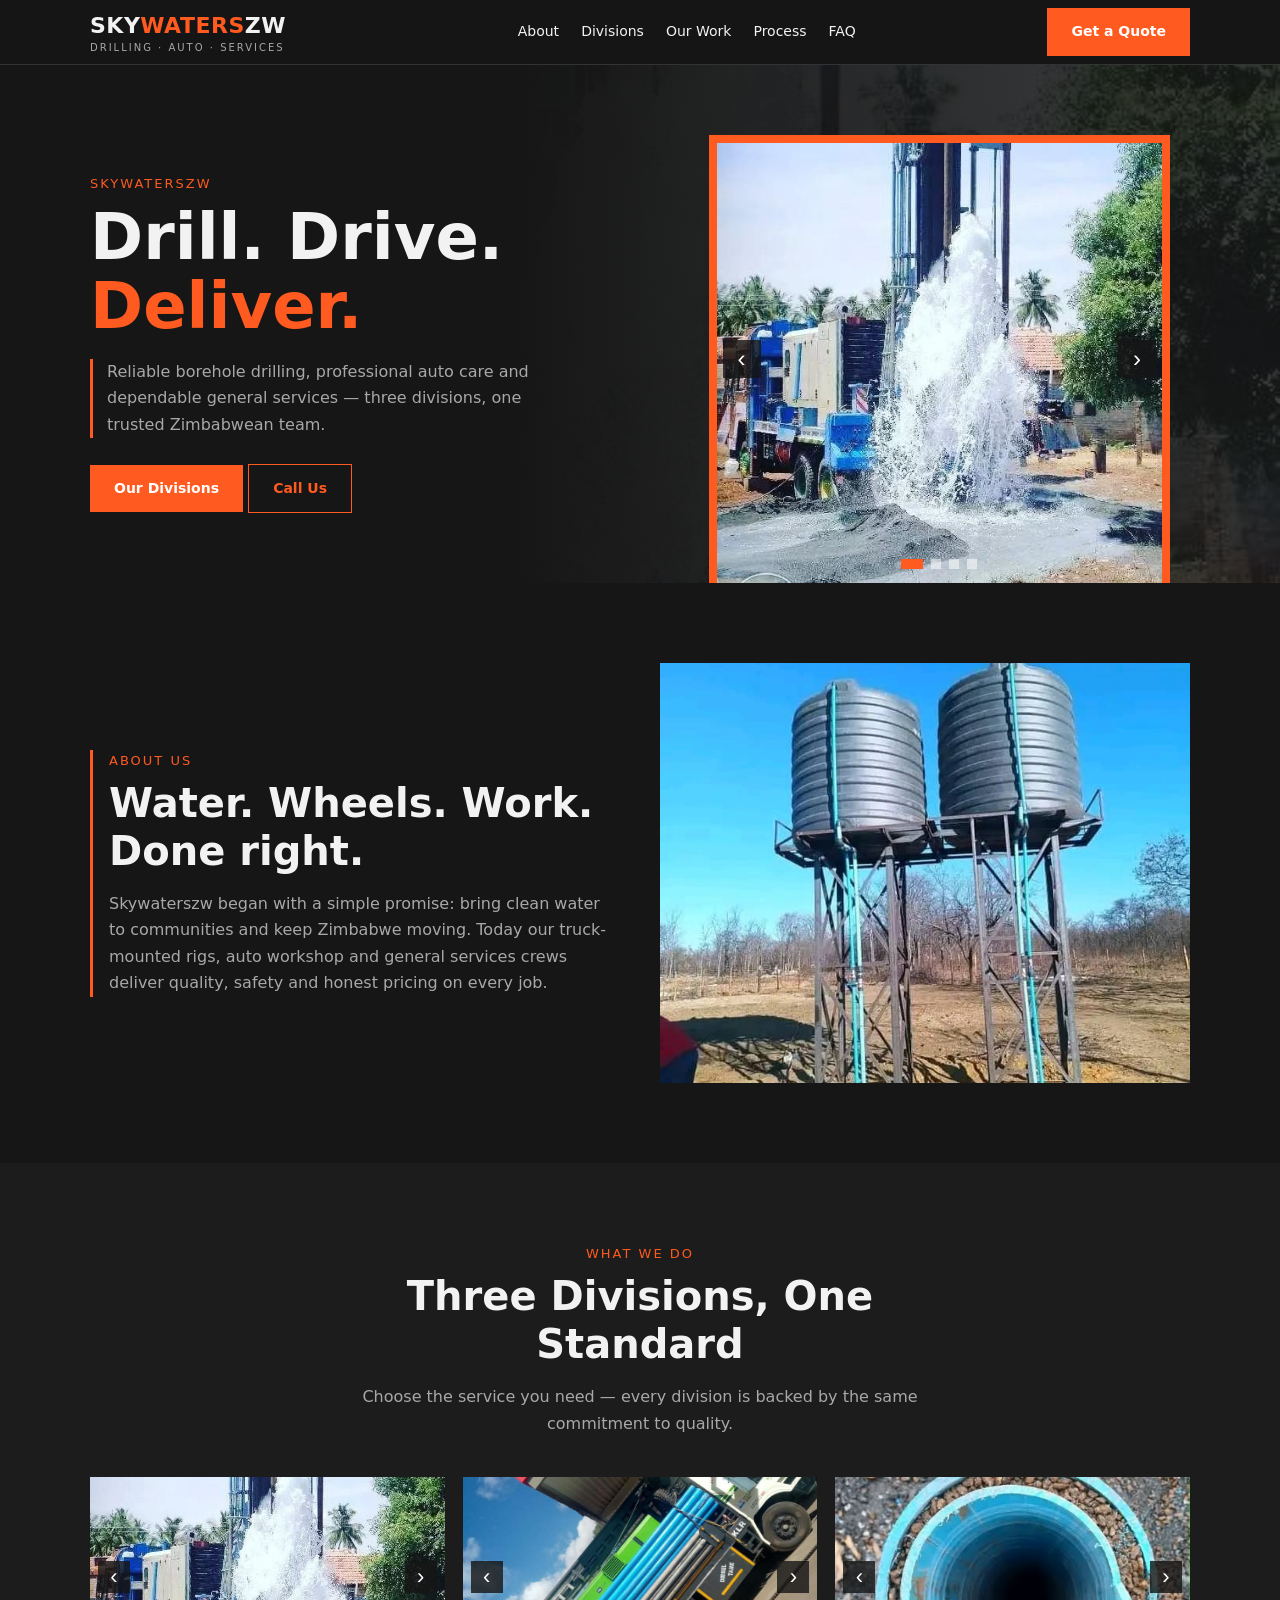
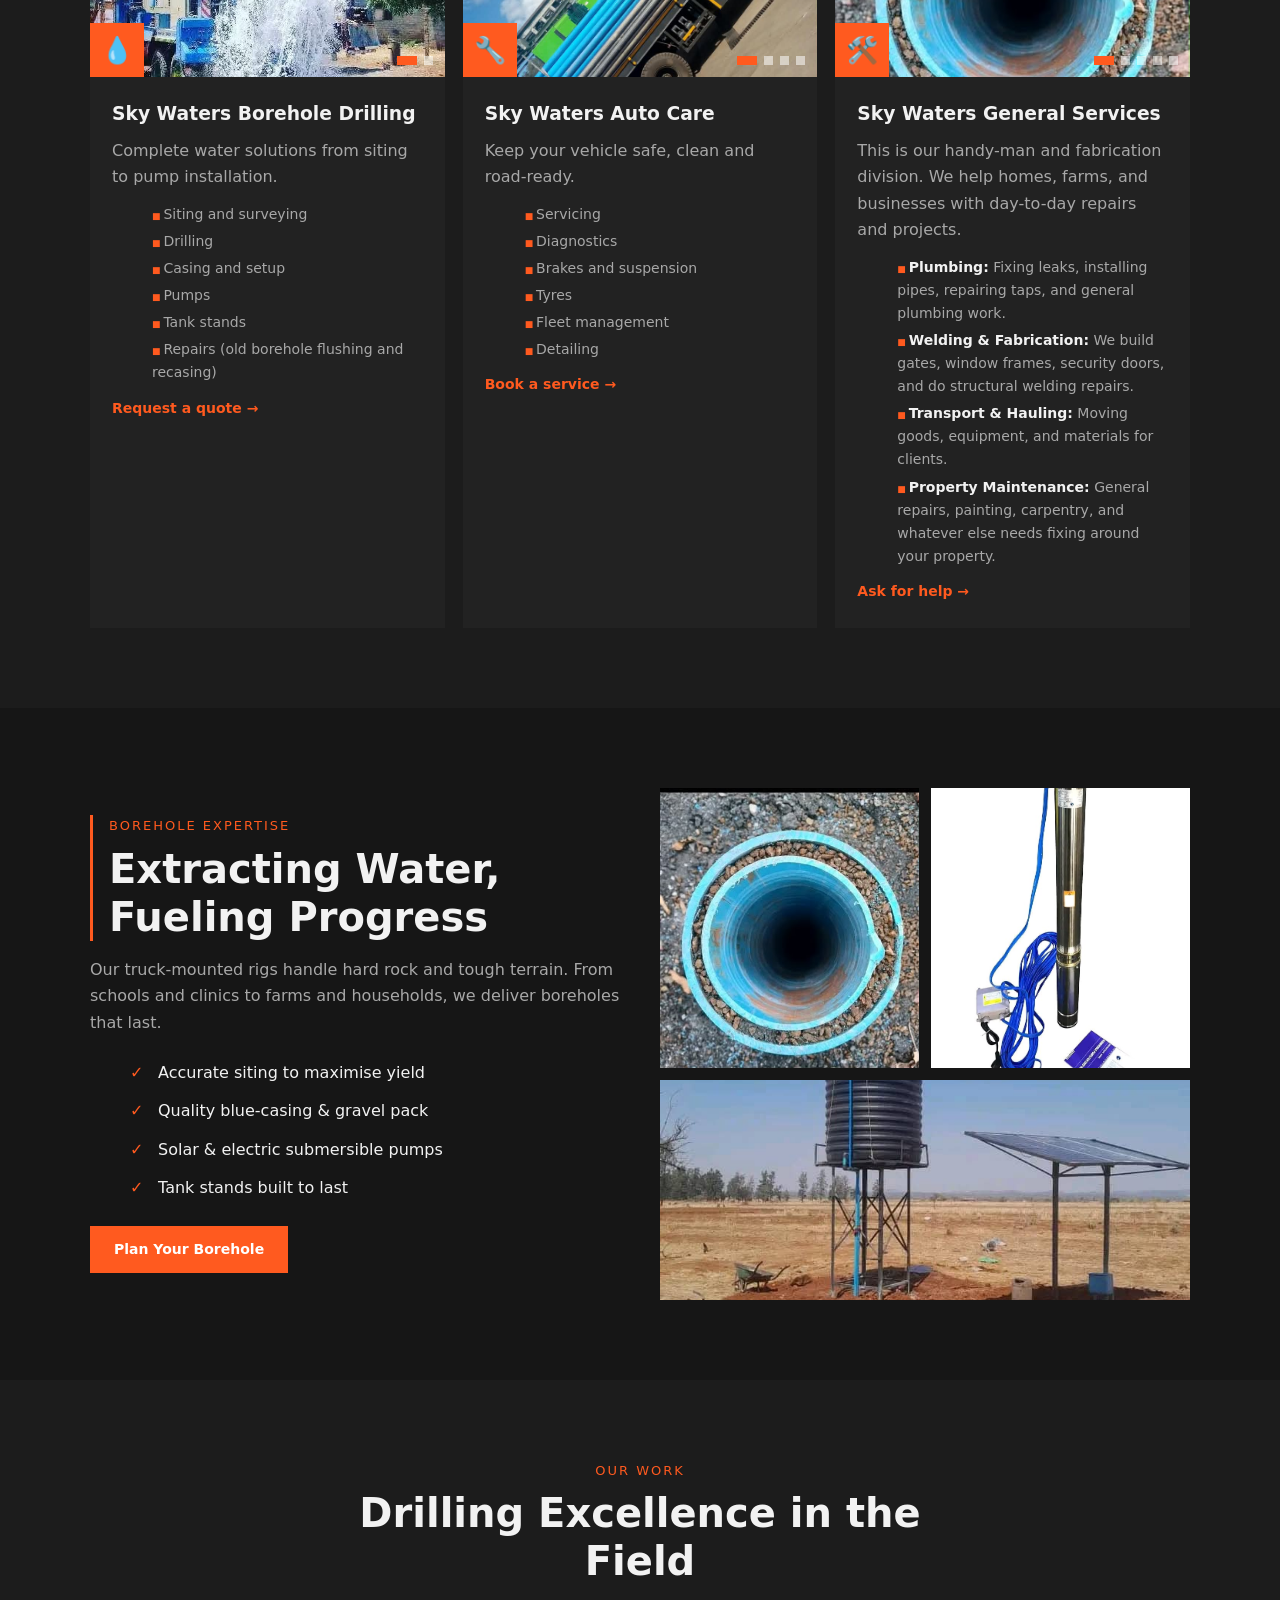
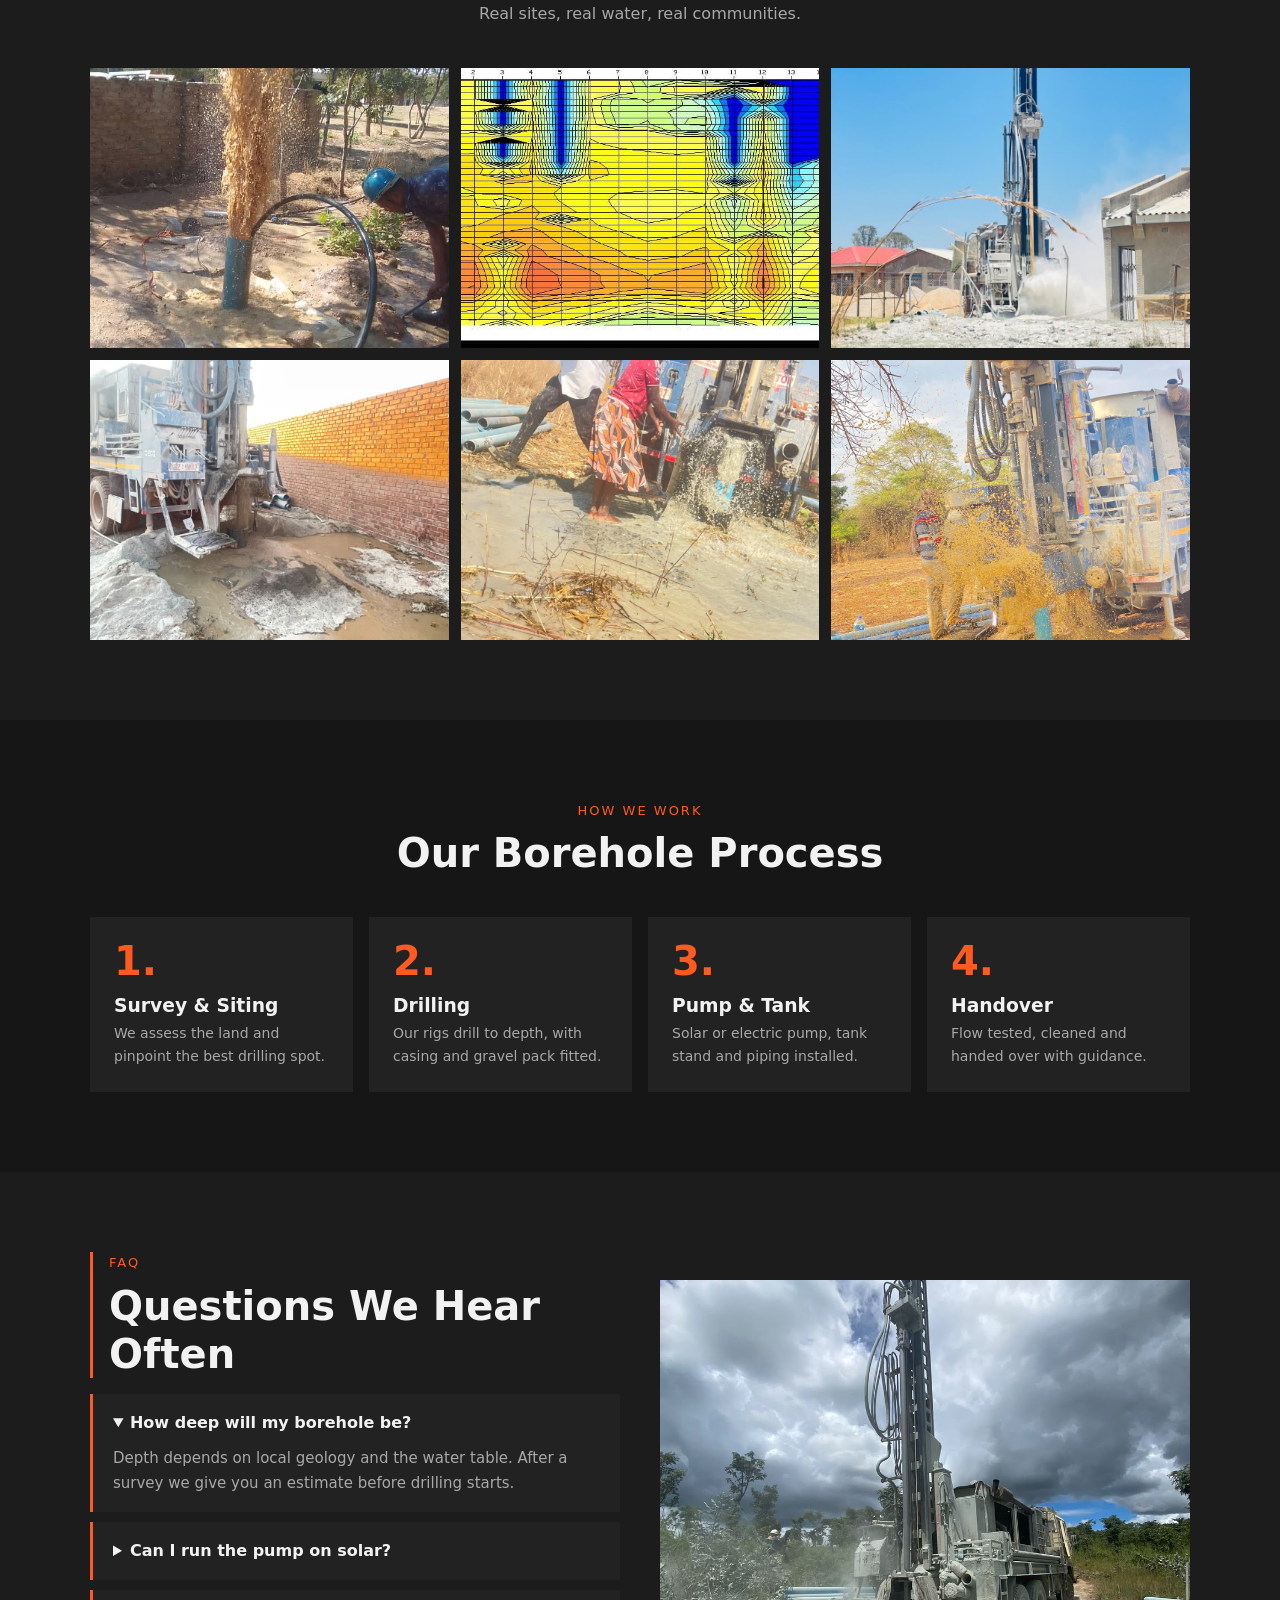
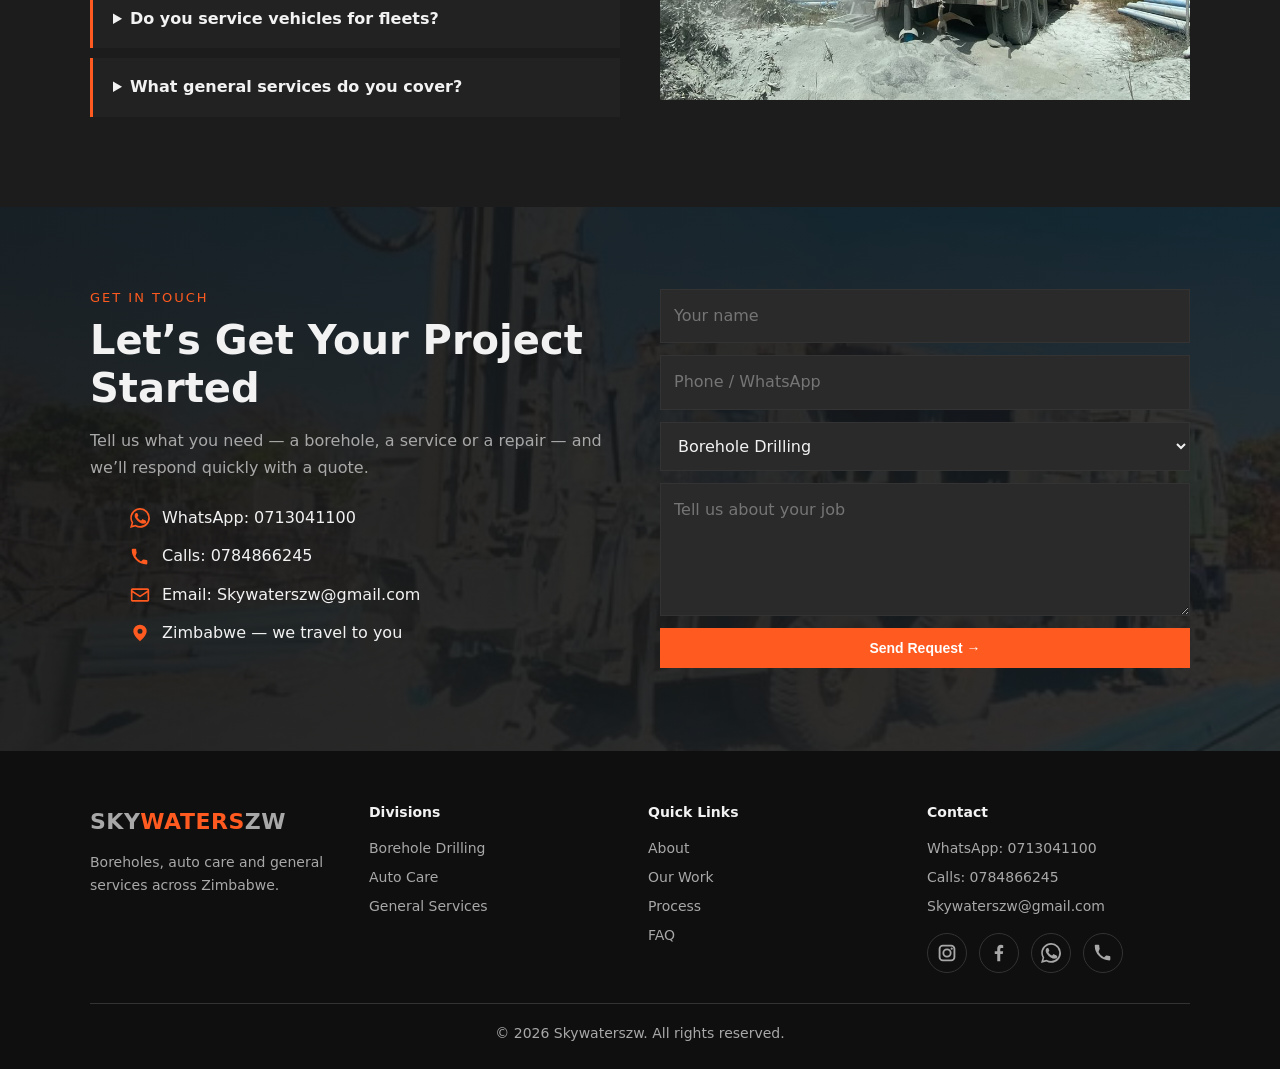
==== index.html @ 83fff06a "Add Skywaterszw static website for Vercel Co-authored-by: Copilot <223556219+Copilot@users.noreply.g" ====
<html lang="en"><head><meta charset="utf-8"><meta name="viewport" content="width=device-width, initial-scale=1, viewport-fit=cover"><title>Skywaterszw – Boreholes, Auto Care &amp; General Services</title>
<link rel="stylesheet" href="styles.css"></head><body>
<nav><div class="w"><a class="logo" href="#">SKY<span>WATERS</span>ZW<small>DRILLING · AUTO · SERVICES</small></a>
<ul><li><a href="#about">About</a></li><li><a href="#divisions">Divisions</a></li><li><a href="#work">Our Work</a></li><li><a href="#process">Process</a></li><li><a href="#faq">FAQ</a></li></ul><a class="btn" href="#contact">Get a Quote</a></div></nav>

<header class="hero"><div class="w"><div class="txt"><div class="lb">Skywaterszw</div><h1>Drill. Drive.<br><em>Deliver.</em></h1><p>Reliable borehole drilling, professional auto care and dependable general services — three divisions, one trusted Zimbabwean team.</p><a class="btn" href="#divisions">Our Divisions</a> <a class="btn o" href="#contact">Call Us</a></div>
<div class="pic"><div class="sl" id="sl" tabindex="0" aria-label="Photos of our drilling work"><img src="Images/Hero/WhatsApp%20Image%202026-10-19%20at%2011.44.52.jpeg" alt="Water flowing from a completed borehole"><img src="Images/Hero/WhatsApp%20Image%202026-10-18%20at%2012.25.29%20(1).jpeg" alt="Borehole drilling rig on site" loading="lazy"><img src="Images/Hero/WhatsApp%20Image%202026-10-18%20at%2012.25.30%20(2).jpeg" alt="Drilling rig spraying cuttings during drilling" loading="lazy"><img src="Images/Hero/WhatsApp%20Image%202026-10-18%20at%2012.25.30.jpeg" alt="Drilling team working at a borehole site" loading="lazy"></div><button class="sb p" type="button" aria-label="Previous photo">‹</button><button class="sb n" type="button" aria-label="Next photo">›</button><div class="sd" id="sd"></div></div></div></header>

<section id="about"><div class="w two"><div class="bar"><div class="lb">About Us</div><h2>Water. Wheels. Work. Done right.</h2><p class="mu">Skywaterszw began with a simple promise: bring clean water to communities and keep Zimbabwe moving. Today our truck-mounted rigs, auto workshop and general services crews deliver quality, safety and honest pricing on every job.</p>
</div>
<img class="img" src="Images/AboutUs/WhatsApp%20Image%202026-10-18%20at%2012.25.27.jpeg" alt="Raised water tanks installed at a customer site"></div></section>

<section id="divisions" class="alt"><div class="w"><div class="c"><div class="lb">What We Do</div><h2>Three Divisions, One Standard</h2><p class="mu">Choose the service you need — every division is backed by the same commitment to quality.</p></div>
<div class="g3">
<div class="div"><div class="im sli"><div class="sl2" id="sl2" tabindex="0" aria-label="Borehole drilling photos"><img src="Images/SkyBorehole/WhatsApp%20Image%202026-10-19%20at%2011.44.52.jpeg" alt="Borehole rig bringing water to the surface"><img src="Images/SkyBorehole/WhatsApp%20Image%202026-10-18%20at%2012.25.29%20(1).jpeg" alt="Sky Waters drilling rig at a borehole site" loading="lazy"></div><button class="sb2 p" type="button" aria-label="Previous photo">‹</button><button class="sb2 n" type="button" aria-label="Next photo">›</button><div class="sd2" id="sd2"></div><i>💧</i></div><div class="b"><h3>Sky Waters Borehole Drilling</h3><p class="mu">Complete water solutions from siting to pump installation.</p><ul><li>Siting and surveying</li><li>Drilling</li><li>Casing and setup</li><li>Pumps</li><li>Tank stands</li><li>Repairs (old borehole flushing and recasing)</li></ul><a class="l" href="#contact">Request a quote →</a></div></div>
<div class="div"><div class="im sli"><div class="sl2" tabindex="0" aria-label="Auto Care photos"><img src="Images/SkyAutoCare/WhatsApp%20Image%202026-10-18%20at%2012.25.24.jpeg" alt="Sky Waters Auto Care service"><img src="Images/SkyAutoCare/WhatsApp%20Image%202026-10-18%20at%2012.25.25%20(1).jpeg" alt="Vehicle receiving Auto Care service" loading="lazy"><img src="Images/SkyAutoCare/WhatsApp%20Image%202026-10-18%20at%2012.25.29%20(1).jpeg" alt="Auto Care work in progress" loading="lazy"><img src="Images/SkyAutoCare/WhatsApp%20Image%202026-10-18%20at%2012.25.29%20(2).jpeg" alt="Sky Waters Auto Care vehicle service" loading="lazy"></div><button class="sb2 p" type="button" aria-label="Previous photo">‹</button><button class="sb2 n" type="button" aria-label="Next photo">›</button><div class="sd2"></div><i>🔧</i></div><div class="b"><h3>Sky Waters Auto Care</h3><p class="mu">Keep your vehicle safe, clean and road-ready.</p><ul><li>Servicing</li><li>Diagnostics</li><li>Brakes and suspension</li><li>Tyres</li><li>Fleet management</li><li>Detailing</li></ul><a class="l" href="https://wa.me/263713041100" target="_blank" rel="noopener noreferrer">Book a service →</a></div></div>
<div class="div"><div class="im sli"><div class="sl2" tabindex="0" aria-label="General services photos"><img src="Images/SkyGeneralServices/WhatsApp%20Image%202026-10-18%20at%2012.25.24%20(2).jpeg" alt="Completed borehole casing"><img src="Images/SkyGeneralServices/WhatsApp%20Image%202026-10-18%20at%2012.25.24%20(1).jpeg" alt="Pump installation in a protective borehole casing" loading="lazy"><img src="Images/SkyGeneralServices/WhatsApp%20Image%202026-10-18%20at%2012.25.26%20(2).jpeg" alt="Water tank and solar pump installation" loading="lazy"><img src="Images/SkyGeneralServices/WhatsApp%20Image%202026-10-18%20at%2012.25.29.jpeg" alt="Crew working beside a drilling rig" loading="lazy"><img src="Images/SkyGeneralServices/WhatsApp%20Image%202026-10-18%20at%2012.25.30.jpeg" alt="Water flowing during borehole work" loading="lazy"></div><button class="sb2 p" type="button" aria-label="Previous photo">‹</button><button class="sb2 n" type="button" aria-label="Next photo">›</button><div class="sd2"></div><i>🛠️</i></div><div class="b"><h3>Sky Waters General Services</h3><p class="mu">This is our handy-man and fabrication division. We help homes, farms, and businesses with day-to-day repairs and projects.</p><ul><li><b>Plumbing:</b> Fixing leaks, installing pipes, repairing taps, and general plumbing work.</li><li><b>Welding &amp; Fabrication:</b> We build gates, window frames, security doors, and do structural welding repairs.</li><li><b>Transport &amp; Hauling:</b> Moving goods, equipment, and materials for clients.</li><li><b>Property Maintenance:</b> General repairs, painting, carpentry, and whatever else needs fixing around your property.</li></ul><a class="l" href="#contact">Ask for help →</a></div></div>
</div></div></section>

<section><div class="w two"><div><div class="bar"><div class="lb">Borehole Expertise</div><h2>Extracting Water, Fueling Progress</h2></div><p class="mu">Our truck-mounted rigs handle hard rock and tough terrain. From schools and clinics to farms and households, we deliver boreholes that last.</p>
<ul class="ck"><li>Accurate siting to maximise yield</li><li>Quality blue-casing &amp; gravel pack</li><li>Solar &amp; electric submersible pumps</li><li>Tank stands built to last</li></ul><a class="btn" href="#contact">Plan Your Borehole</a></div>
<div class="gal" style="grid-template-columns:1fr 1fr"><img src="Images/BoreholeExpertise/WhatsApp%20Image%202026-10-18%20at%2012.25.24%20%282%29.jpeg" alt="Solar pump and tank"><img src="Images/BoreholeExpertise/WhatsApp%20Image%202026-10-18%20at%2012.25.26%20%281%29.jpeg" alt="Submersible pump"><img src="Images/BoreholeExpertise/WhatsApp%20Image%202026-10-18%20at%2012.25.26%20%282%29.jpeg" alt="Borehole cap" style="grid-column:span 2;height:220px"></div></div></section>

<section id="work" class="alt"><div class="w"><div class="c"><div class="lb">Our Work</div><h2>Drilling Excellence in the Field</h2><p class="mu">Real sites, real water, real communities.</p></div>
<div class="gal"><img src="Images/OurWork/WhatsApp%20Image%202026-10-18%20at%2012.25.23.jpeg" alt="Rig on site"><img src="Images/OurWork/WhatsApp%20Image%202026-10-18%20at%2012.25.25%20(2).jpeg" alt="Water flowing"><img src="Images/OurWork/WhatsApp%20Image%202026-10-18%20at%2012.25.27%20(1).jpeg" alt="Driller at work"><img src="Images/OurWork/WhatsApp%20Image%202026-10-18%20at%2012.25.29%20(2).jpeg" alt="Community celebrates water"><img src="Images/OurWork/WhatsApp%20Image%202026-10-18%20at%2012.25.29.jpeg" alt="Water discharge"><img src="Images/OurWork/WhatsApp%20Image%202026-10-18%20at%2012.25.30%20(2).jpeg" alt="Rig near homes"></div></div></section>

<section id="process"><div class="w"><div class="c"><div class="lb">How We Work</div><h2>Our Borehole Process</h2></div>
<div class="g4"><div class="st"><b>1.</b><h3>Survey &amp; Siting</h3><p>We assess the land and pinpoint the best drilling spot.</p></div><div class="st"><b>2.</b><h3>Drilling</h3><p>Our rigs drill to depth, with casing and gravel pack fitted.</p></div><div class="st"><b>3.</b><h3>Pump &amp; Tank</h3><p>Solar or electric pump, tank stand and piping installed.</p></div><div class="st"><b>4.</b><h3>Handover</h3><p>Flow tested, cleaned and handed over with guidance.</p></div></div></div></section>

<section id="faq" class="alt"><div class="w two"><div><div class="bar"><div class="lb">FAQ</div><h2>Questions We Hear Often</h2></div>
<details open=""><summary>How deep will my borehole be?</summary><p>Depth depends on local geology and the water table. After a survey we give you an estimate before drilling starts.</p></details>
<details><summary>Can I run the pump on solar?</summary><p>Yes. We design and install solar pump systems with panels, tank stand and piping.</p></details>
<details><summary>Do you service vehicles for fleets?</summary><p>Yes, our Auto Care division offers scheduled fleet maintenance and repairs.</p></details>
<details><summary>What general services do you cover?</summary><p>Plumbing, welding, fabrication, hauling and repairs — contact us with your job.</p></details></div>
<img class="img" src="Images/FAQ/WhatsApp%20Image%202026-10-18%20at%2012.25.30%20%281%29.jpeg" alt="Water breakthrough"></div></section>

<section id="contact" class="cta"><div class="w two"><div><div class="lb">Get In Touch</div><h2>Let’s Get Your Project Started</h2><p class="mu">Tell us what you need — a borehole, a service or a repair — and we’ll respond quickly with a quote.</p><ul class="ck contact-details"><li><svg viewBox="0 0 24 24" aria-hidden="true"><path d="M20.5 3.5A11.8 11.8 0 0 0 12.1 0C5.6 0 .3 5.3.3 11.8c0 2.1.6 4.1 1.6 5.9L0 24l6.5-1.7a11.8 11.8 0 0 0 5.6 1.4h.1c6.5 0 11.8-5.3 11.8-11.8a11.8 11.8 0 0 0-3.5-8.4zM12.2 21.7a9.8 9.8 0 0 1-5-1.4l-.4-.2-3.9 1 1-3.8-.3-.4a9.8 9.8 0 1 1 8.6 4.8zm5.4-7.3c-.3-.2-1.8-.9-2.1-1s-.5-.2-.7.2-.8 1-1 1.2-.4.2-.7.1a8 8 0 0 1-2.4-1.5 9 9 0 0 1-1.7-2.1c-.2-.3 0-.5.1-.7l.5-.6c.2-.2.2-.4.3-.6s0-.4 0-.6-.7-1.7-.9-2.3c-.3-.6-.5-.5-.7-.5h-.6c-.2 0-.6.1-.9.4s-1.2 1.2-1.2 2.9 1.2 3.3 1.4 3.5 2.4 3.7 5.9 5.1c.8.4 1.5.6 2 .7.8.3 1.6.2 2.2.1.7-.1 1.8-.7 2.1-1.4s.3-1.3.2-1.4-.2-.3-.5-.5z"/></svg><span>WhatsApp: <a href="https://wa.me/263713041100">0713041100</a></span></li><li><svg viewBox="0 0 24 24" aria-hidden="true"><path d="M6.6 10.8a15.4 15.4 0 0 0 6.6 6.6l2.2-2.2a1 1 0 0 1 1-.2 11 11 0 0 0 3.4.5 1 1 0 0 1 1 1v3.4a1 1 0 0 1-1 1A17.8 17.8 0 0 1 2.1 3.2a1 1 0 0 1 1-1h3.4a1 1 0 0 1 1 1 11 11 0 0 0 .5 3.4 1 1 0 0 1-.2 1z"/></svg><span>Calls: <a href="tel:+263784866245">0784866245</a></span></li><li><svg viewBox="0 0 24 24" aria-hidden="true"><path d="M3 4h18a2 2 0 0 1 2 2v12a2 2 0 0 1-2 2H3a2 2 0 0 1-2-2V6a2 2 0 0 1 2-2zm0 2v.5l9 6 9-6V6H3zm18 12V8.9l-8.4 5.6a1 1 0 0 1-1.1 0L3 8.9V18h18z"/></svg><span>Email: <a href="mailto:Skywaterszw@gmail.com">Skywaterszw@gmail.com</a></span></li><li><svg viewBox="0 0 24 24" aria-hidden="true"><path d="M12 2a8 8 0 0 0-8 8c0 5.5 8 12 8 12s8-6.5 8-12a8 8 0 0 0-8-8zm0 11a3 3 0 1 1 0-6 3 3 0 0 1 0 6z"/></svg><span>Zimbabwe — we travel to you</span></li></ul></div>
<form onsubmit="event.preventDefault();this.querySelector('button').textContent='Thank you – we’ll be in touch!'"><input placeholder="Your name" required=""><input placeholder="Phone / WhatsApp" required=""><select><option>Borehole Drilling</option><option>Auto Care</option><option>General Services</option></select><textarea rows="4" placeholder="Tell us about your job"></textarea><button class="btn">Send Request →</button></form></div></section>

<footer><div class="w"><div class="g4"><div><a class="logo" href="#">SKY<span>WATERS</span>ZW</a><p style="margin-top:8px">Boreholes, auto care and general services across Zimbabwe.</p></div><div><h4>Divisions</h4><a href="#divisions">Borehole Drilling</a><a href="#divisions">Auto Care</a><a href="#divisions">General Services</a></div><div><h4>Quick Links</h4><a href="#about">About</a><a href="#work">Our Work</a><a href="#process">Process</a><a href="#faq">FAQ</a></div><div><h4>Contact</h4><a href="https://wa.me/263713041100">WhatsApp: 0713041100</a><a href="tel:+263784866245">Calls: 0784866245</a><a href="mailto:Skywaterszw@gmail.com">Skywaterszw@gmail.com</a><div class="socials"><a href="https://www.instagram.com/skywaterzw/" aria-label="Instagram" target="_blank" rel="noopener noreferrer"><svg viewBox="0 0 24 24" aria-hidden="true"><path d="M7 2h10a5 5 0 0 1 5 5v10a5 5 0 0 1-5 5H7a5 5 0 0 1-5-5V7a5 5 0 0 1 5-5zm0 2.2A2.8 2.8 0 0 0 4.2 7v10A2.8 2.8 0 0 0 7 19.8h10a2.8 2.8 0 0 0 2.8-2.8V7A2.8 2.8 0 0 0 17 4.2H7zm5 2.3a5.5 5.5 0 1 1 0 11 5.5 5.5 0 0 1 0-11zm0 2.2a3.3 3.3 0 1 0 0 6.6 3.3 3.3 0 0 0 0-6.6zm5.7-3.2a1.3 1.3 0 1 1 0 2.6 1.3 1.3 0 0 1 0-2.6z"/></svg></a><a href="https://www.facebook.com/share/1DydYhVmP9/?mibextid=wwXIfr" aria-label="Facebook" target="_blank" rel="noopener noreferrer"><svg viewBox="0 0 24 24" aria-hidden="true"><path d="M13.5 22v-8.8h3l.45-3.45H13.5V7.55c0-1 .28-1.68 1.72-1.68h1.84V2.78A24 24 0 0 0 14.38 2c-2.66 0-4.48 1.62-4.48 4.6v3.15H6.9v3.45h3V22h3.6z"/></svg></a><a href="https://wa.me/263713041100" aria-label="WhatsApp"><svg viewBox="0 0 24 24" aria-hidden="true"><path d="M20.5 3.5A11.8 11.8 0 0 0 12.1 0C5.6 0 .3 5.3.3 11.8c0 2.1.6 4.1 1.6 5.9L0 24l6.5-1.7a11.8 11.8 0 0 0 5.6 1.4h.1c6.5 0 11.8-5.3 11.8-11.8a11.8 11.8 0 0 0-3.5-8.4zM12.2 21.7a9.8 9.8 0 0 1-5-1.4l-.4-.2-3.9 1 1-3.8-.3-.4a9.8 9.8 0 1 1 8.6 4.8zm5.4-7.3c-.3-.2-1.8-.9-2.1-1s-.5-.2-.7.2-.8 1-1 1.2-.4.2-.7.1a8 8 0 0 1-2.4-1.5 9 9 0 0 1-1.7-2.1c-.2-.3 0-.5.1-.7l.5-.6c.2-.2.2-.4.3-.6s0-.4 0-.6-.7-1.7-.9-2.3c-.3-.6-.5-.5-.7-.5h-.6c-.2 0-.6.1-.9.4s-1.2 1.2-1.2 2.9 1.2 3.3 1.4 3.5 2.4 3.7 5.9 5.1c.8.4 1.5.6 2 .7.8.3 1.6.2 2.2.1.7-.1 1.8-.7 2.1-1.4s.3-1.3.2-1.4-.2-.3-.5-.5z"/></svg></a><a href="tel:+263784866245" aria-label="Call 0784866245"><svg viewBox="0 0 24 24" aria-hidden="true"><path d="M6.6 10.8a15.4 15.4 0 0 0 6.6 6.6l2.2-2.2a1 1 0 0 1 1-.2 11 11 0 0 0 3.4.5 1 1 0 0 1 1 1v3.4a1 1 0 0 1-1 1A17.8 17.8 0 0 1 2.1 3.2a1 1 0 0 1 1-1h3.4a1 1 0 0 1 1 1 11 11 0 0 0 .5 3.4 1 1 0 0 1-.2 1z"/></svg></a></div></div></div><div class="cp">© 2026 Skywaterszw. All rights reserved.</div></div></footer>
<script src="script.js" defer></script>
</body></html>
---- styles.css ----
:root{--bg:#161616;--card:#222;--tx:#f2f2f2;--mu:#a8a8a8;--ac:#ff5a1f;--ln:#333;color-scheme:dark;box-sizing:border-box;padding-top:env(safe-area-inset-top,0px);padding-bottom:env(safe-area-inset-bottom,0px)}
*{box-sizing:border-box;margin:0}html{scroll-behavior:smooth;scroll-padding-top:70px}
body{background:var(--bg);color:var(--tx);font:16px/1.65 system-ui,-apple-system,Segoe UI,Roboto,sans-serif}
img{max-width:100%;display:block}a{color:inherit;text-decoration:none}
.w{max-width:1140px;margin:auto;padding:0 20px}
.top{background:#0f0f0f;font-size:13px;color:var(--mu);padding:8px 0}.top .w{display:flex;gap:20px;flex-wrap:wrap;justify-content:space-between}.top b{color:var(--ac)}
nav{position:sticky;top:env(safe-area-inset-top,0px);z-index:9;background:#161616ee;backdrop-filter:blur(8px);border-bottom:1px solid var(--ln)}
nav .w{display:flex;align-items:center;justify-content:space-between;height:64px}
.logo{font-weight:800;font-size:22px;letter-spacing:.5px}.logo span{color:var(--ac)}.logo small{display:block;font-size:10px;font-weight:500;color:var(--mu);letter-spacing:2px;margin-top:-4px}
nav ul{display:flex;gap:22px;list-style:none;font-size:14px}nav ul a:hover{color:var(--ac)}
.btn{display:inline-block;background:var(--ac);color:#fff;padding:12px 24px;font-weight:600;font-size:14px;border:0;cursor:pointer}.btn.o{background:none;border:1px solid var(--ac);color:var(--ac)}
@media(max-width:760px){nav ul{display:none}.top .w>:nth-child(n+3){display:none}}
.hero{position:relative;padding:70px 0 0;background:linear-gradient(90deg,#161616 40%,#161616cc),url("Images/Hero/WhatsApp%20Image%202026-10-19%20at%2011.44.52.jpeg") center/cover;overflow:hidden}
.hero .w{display:grid;grid-template-columns:1.1fr .9fr;gap:30px;align-items:end}
.hero h1{font-size:clamp(36px,6vw,64px);line-height:1.08;margin-bottom:18px}.hero h1 em{color:var(--ac);font-style:normal}
.hero p{color:var(--mu);max-width:480px;margin-bottom:26px;border-left:3px solid var(--ac);padding-left:14px}
.hero .txt{padding-bottom:70px}.hero .pic{background:var(--ac);padding:8px 8px 0;margin-right:20px}.hero .pic img{width:100%;height:440px;object-fit:cover;object-position:top}
@media(max-width:760px){.hero .w{grid-template-columns:1fr}.hero .pic{margin-right:0}.hero .pic img{height:auto;aspect-ratio:3/4;object-position:center}.hero .txt{padding-bottom:10px}}
section{padding:80px 0}.alt{background:#1c1c1c}
.lb{color:var(--ac);font-size:13px;text-transform:uppercase;letter-spacing:2px;margin-bottom:8px}
h2{font-size:clamp(26px,4vw,40px);line-height:1.2;margin-bottom:16px}.bar{border-left:3px solid var(--ac);padding-left:16px}
.mu{color:var(--mu)}.c{text-align:center;max-width:640px;margin:0 auto 40px}
.two{display:grid;grid-template-columns:1fr 1fr;gap:40px;align-items:center}@media(max-width:760px){.two{grid-template-columns:1fr}}
.stats{display:grid;grid-template-columns:repeat(3,1fr);gap:12px;margin-top:28px}.stats div{background:var(--card);padding:18px}.stats b{font-size:30px;display:block}.stats span{font-size:12px;color:var(--mu)}
.img{width:100%;height:420px;object-fit:cover}
.g3{display:grid;grid-template-columns:repeat(3,1fr);gap:18px}@media(max-width:860px){.g3{grid-template-columns:1fr}}
.div{background:var(--card);overflow:hidden;border-bottom:3px solid transparent;transition:.25s}.div:hover{border-color:var(--ac);transform:translateY(-4px)}
.div .im{height:200px;background:#2a2a2a center/cover;position:relative}.div .im i{position:absolute;left:0;bottom:0;background:var(--ac);width:54px;height:54px;display:grid;place-items:center;font-size:26px;font-style:normal}
.div .b{padding:22px}.div h3{margin-bottom:8px}.div ul{list-style:none;margin:12px 0;font-size:14px;color:var(--mu)}.div li:before{content:"■ ";color:var(--ac);font-size:9px}.div li{margin:4px 0}.div li b{color:var(--tx);font-weight:600}
.div a.l{color:var(--ac);font-size:14px;font-weight:600}
.g4{display:grid;grid-template-columns:repeat(4,1fr);gap:16px}@media(max-width:860px){.g4{grid-template-columns:1fr 1fr}}
.st{background:var(--card);padding:24px}.st b{font-size:40px;color:var(--ac);display:block;line-height:1;margin-bottom:10px}.st p{font-size:14px;color:var(--mu)}
.gal{display:grid;grid-template-columns:repeat(3,1fr);gap:12px}.gal img{width:100%;height:280px;object-fit:cover}@media(max-width:700px){.gal{grid-template-columns:1fr 1fr}.gal img{height:190px}}
.ck{list-style:none;margin:18px 0}.ck li{padding:6px 0 6px 28px;position:relative}.ck li:before{content:"✓";position:absolute;left:0;color:var(--ac);font-weight:700}
.contact-details li{padding-left:0;display:flex;align-items:center;gap:12px}.contact-details li:before{content:none}.contact-details svg{width:20px;height:20px;flex:0 0 20px;fill:var(--ac)}.contact-details a:hover{color:var(--ac)}
details{background:var(--card);margin-bottom:10px;padding:16px 20px;border-left:3px solid var(--ac)}summary{cursor:pointer;font-weight:600}details p{margin-top:10px;color:var(--mu);font-size:15px}
.cta{background:linear-gradient(90deg,#161616ee,#161616dd),url([data-uri]) center/cover}
form{display:grid;gap:12px}input,select,textarea{background:#2a2a2a;border:1px solid var(--ln);color:var(--tx);padding:13px;font:inherit;width:100%}
footer{background:#0f0f0f;padding:50px 0 24px;font-size:14px;color:var(--mu)}footer .g4{margin-bottom:30px}footer h4{color:var(--tx);margin-bottom:10px}footer a{display:block;padding:3px 0}footer a:hover{color:var(--ac)}.socials{display:flex;gap:12px;margin-top:12px}.socials a{display:grid;place-items:center;width:40px;height:40px;border:1px solid var(--ln);border-radius:50%;padding:0}.socials svg{width:20px;height:20px;fill:currentColor}.cp{border-top:1px solid var(--ln);padding-top:18px;text-align:center}
.hero .pic{position:relative}
.hero .pic .sl{display:flex;overflow-x:auto;scroll-snap-type:x mandatory;scrollbar-width:none;-webkit-overflow-scrolling:touch;overscroll-behavior-x:contain}
.hero .pic .sl::-webkit-scrollbar{display:none}
.hero .pic .sl img{flex:0 0 100%;scroll-snap-align:center;scroll-snap-stop:always;object-position:center 55%}
.sb{position:absolute;top:50%;transform:translateY(-50%);width:38px;height:38px;border:0;background:#161616cc;color:#fff;font-size:24px;line-height:1;cursor:pointer;display:grid;place-items:center}.sb:hover{background:var(--ac)}.sb.p{left:14px}.sb.n{right:14px}
.sd{position:absolute;left:0;right:0;bottom:14px;display:flex;justify-content:center;gap:8px}.sd button{width:10px;height:10px;padding:0;border:0;background:#ffffff88;cursor:pointer}.sd button[aria-current=true]{background:var(--ac);width:22px}
.sb:focus-visible,.sd button:focus-visible,.sl:focus-visible{outline:2px solid #fff;outline-offset:2px}
@media(max-width:760px){.sb{width:34px;height:34px}}
.div .im.sli{background:#2a2a2a}
.sl2{position:absolute;inset:0;display:flex;overflow-x:auto;scroll-snap-type:x mandatory;scrollbar-width:none;-webkit-overflow-scrolling:touch;overscroll-behavior-x:contain}
.sl2::-webkit-scrollbar{display:none}
.sl2 img{flex:0 0 100%;width:100%;height:100%;object-fit:cover;scroll-snap-align:center;scroll-snap-stop:always}
.sb2{position:absolute;top:50%;transform:translateY(-50%);width:32px;height:32px;border:0;background:#161616cc;color:#fff;font-size:22px;line-height:1;cursor:pointer;display:grid;place-items:center;z-index:2}.sb2:hover{background:var(--ac)}.sb2.p{left:8px}.sb2.n{right:8px}
.sd2{position:absolute;right:12px;bottom:12px;display:flex;gap:7px;z-index:2}.sd2 button{width:9px;height:9px;padding:0;border:0;background:#ffffff88;cursor:pointer}.sd2 button[aria-current=true]{background:var(--ac);width:20px}
.div .im.sli>i{z-index:2}
.sb2:focus-visible,.sd2 button:focus-visible,.sl2:focus-visible{outline:2px solid #fff;outline-offset:-2px}
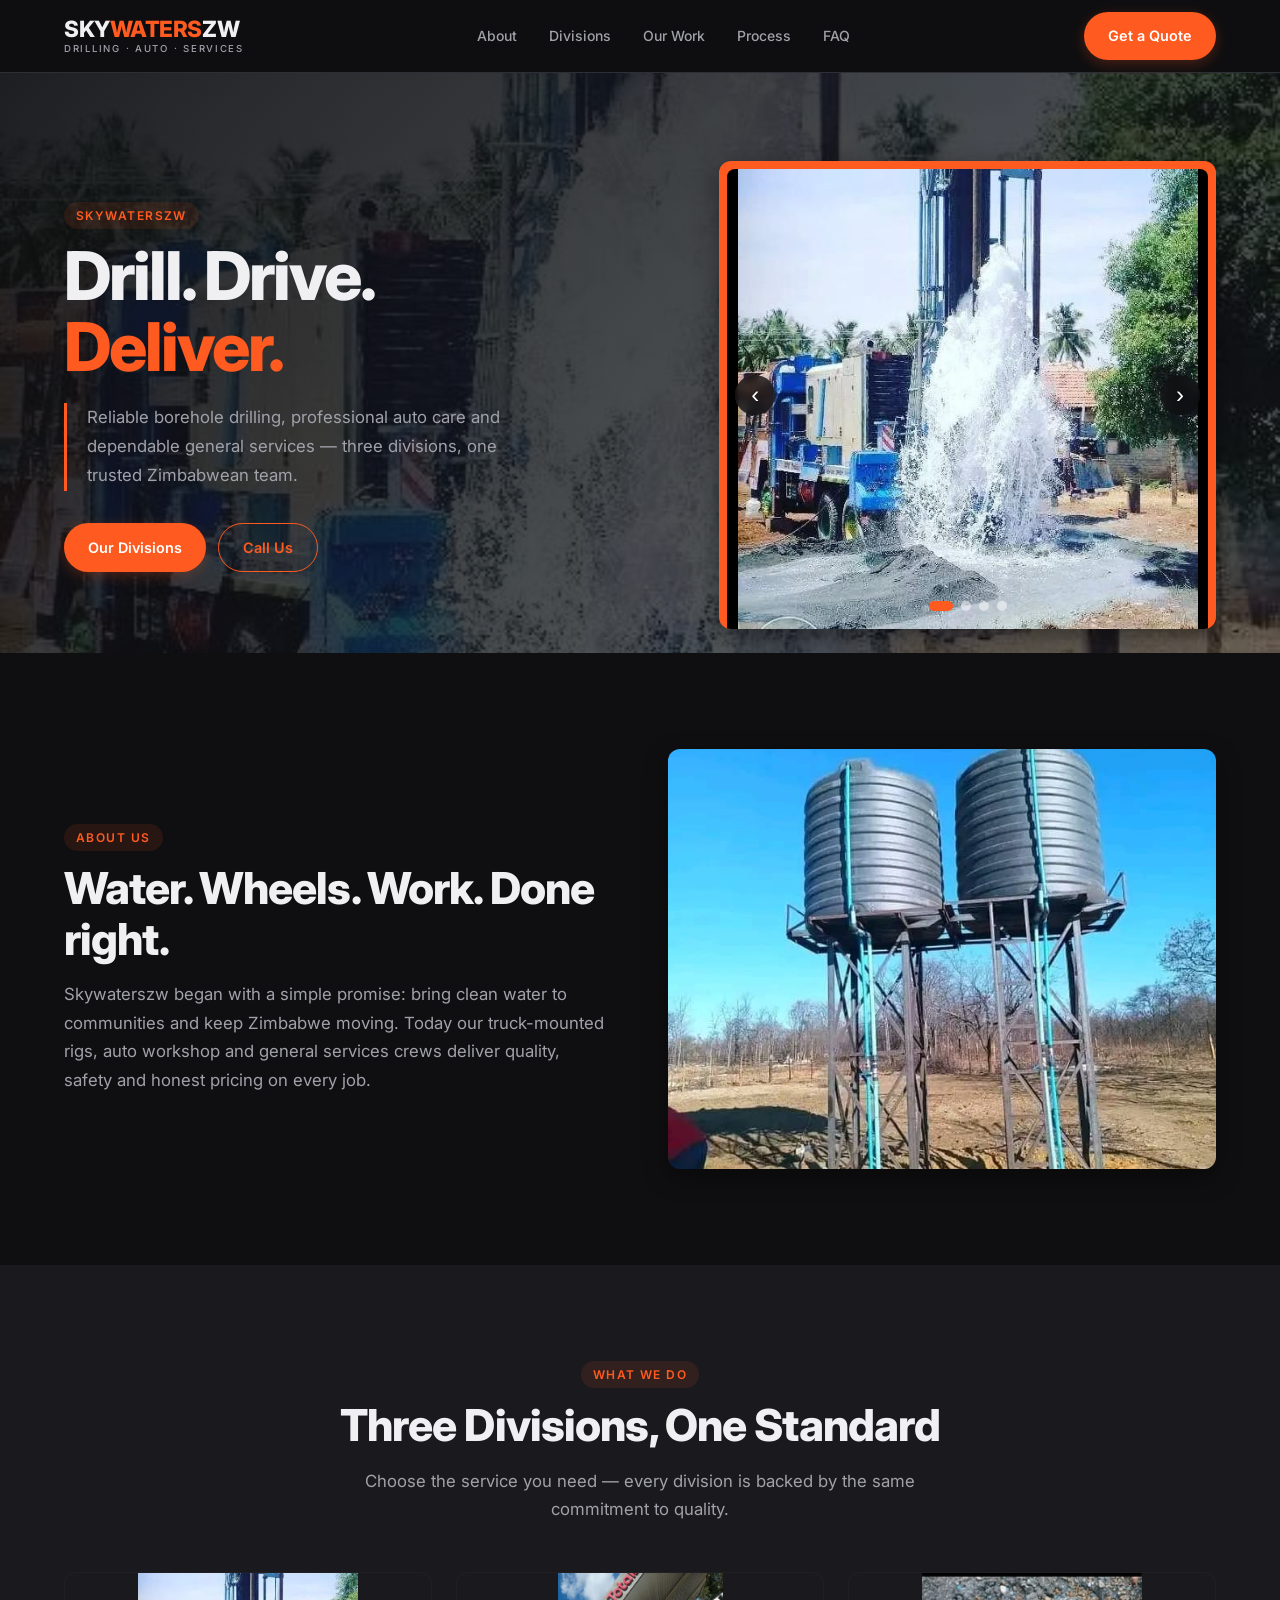
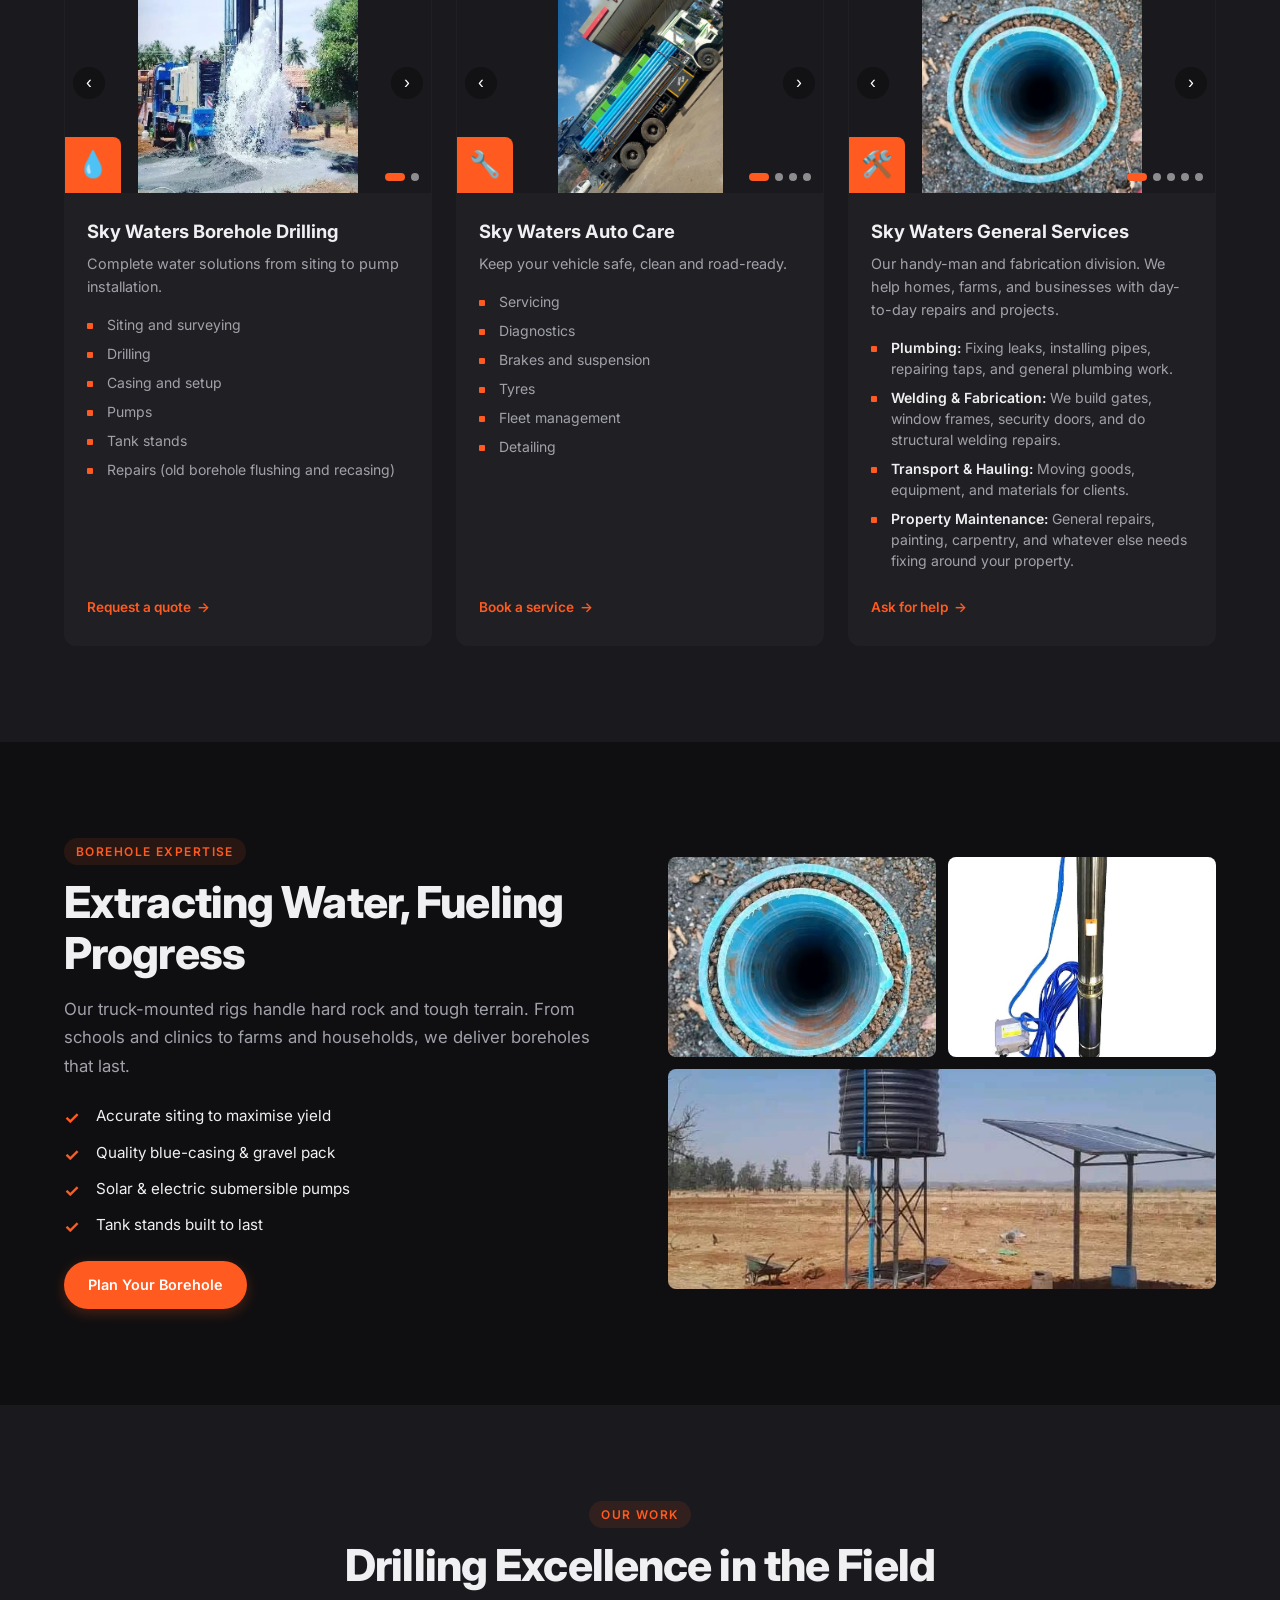
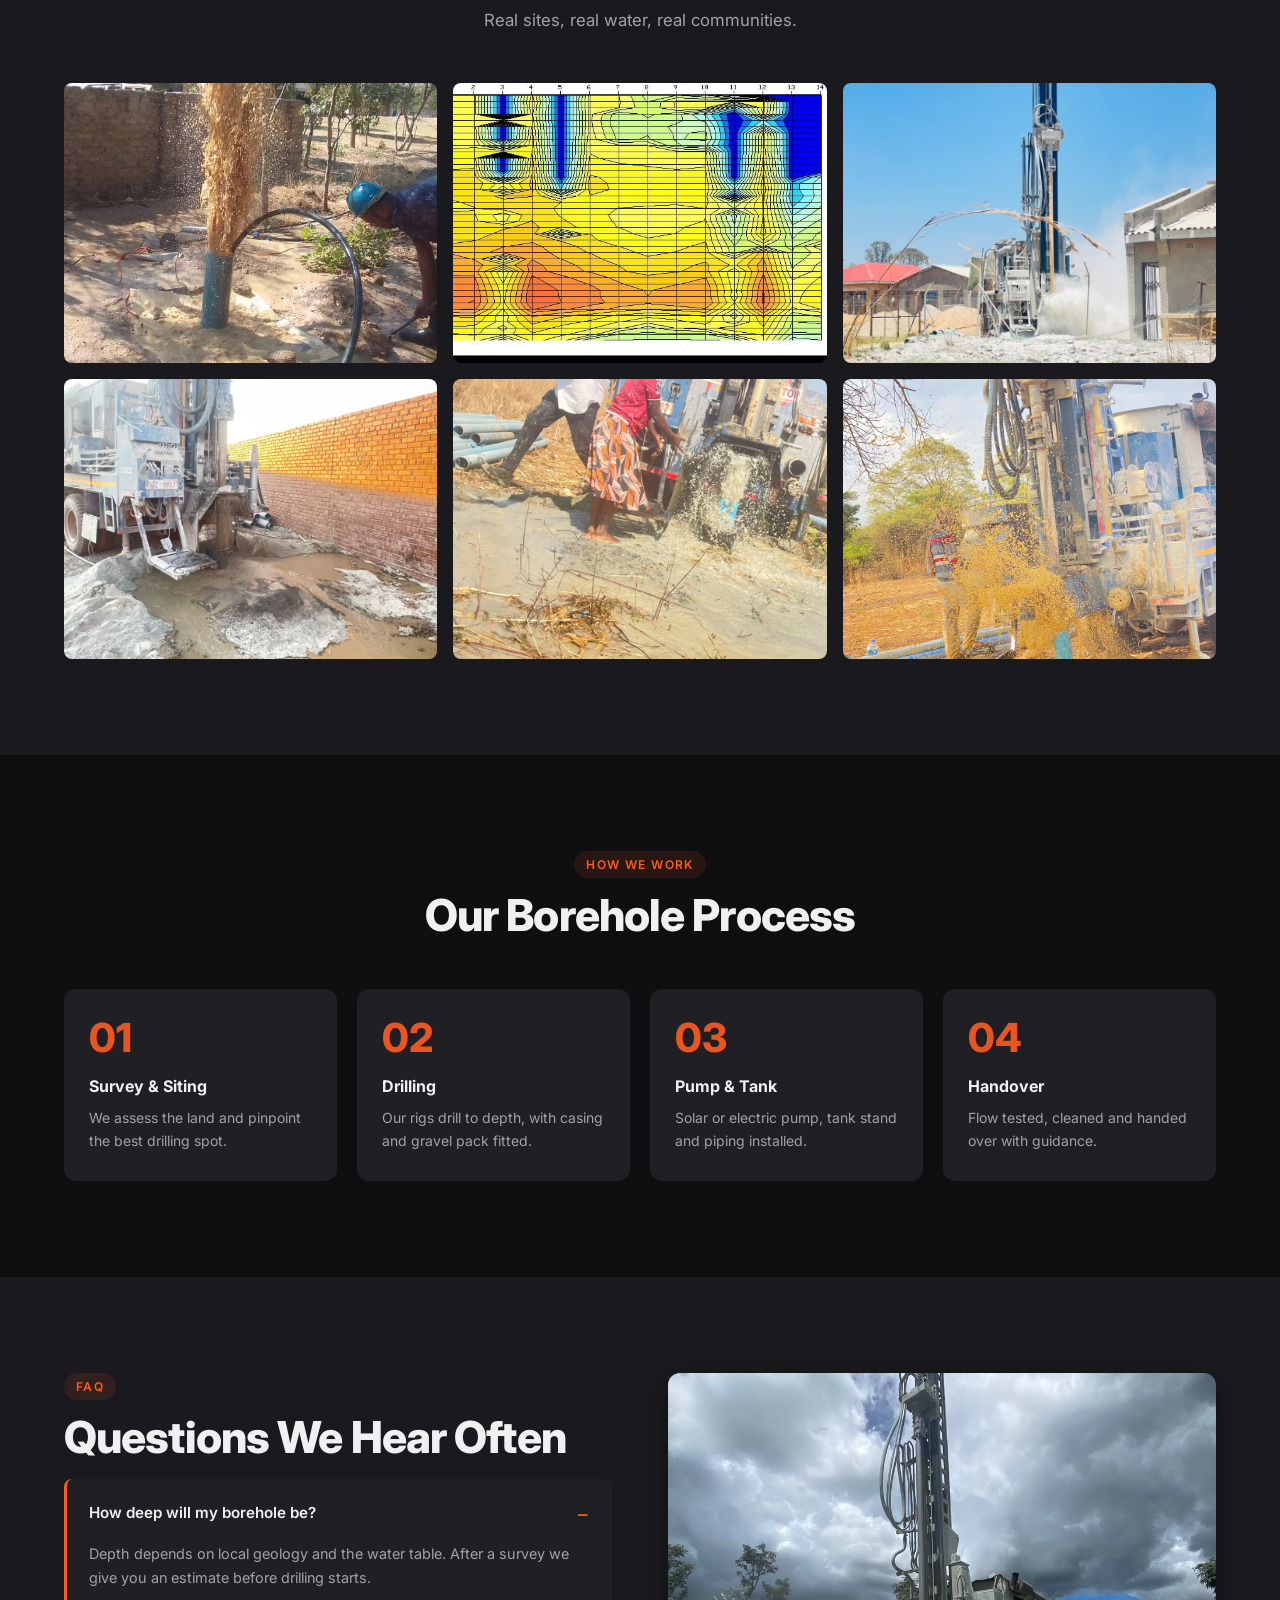
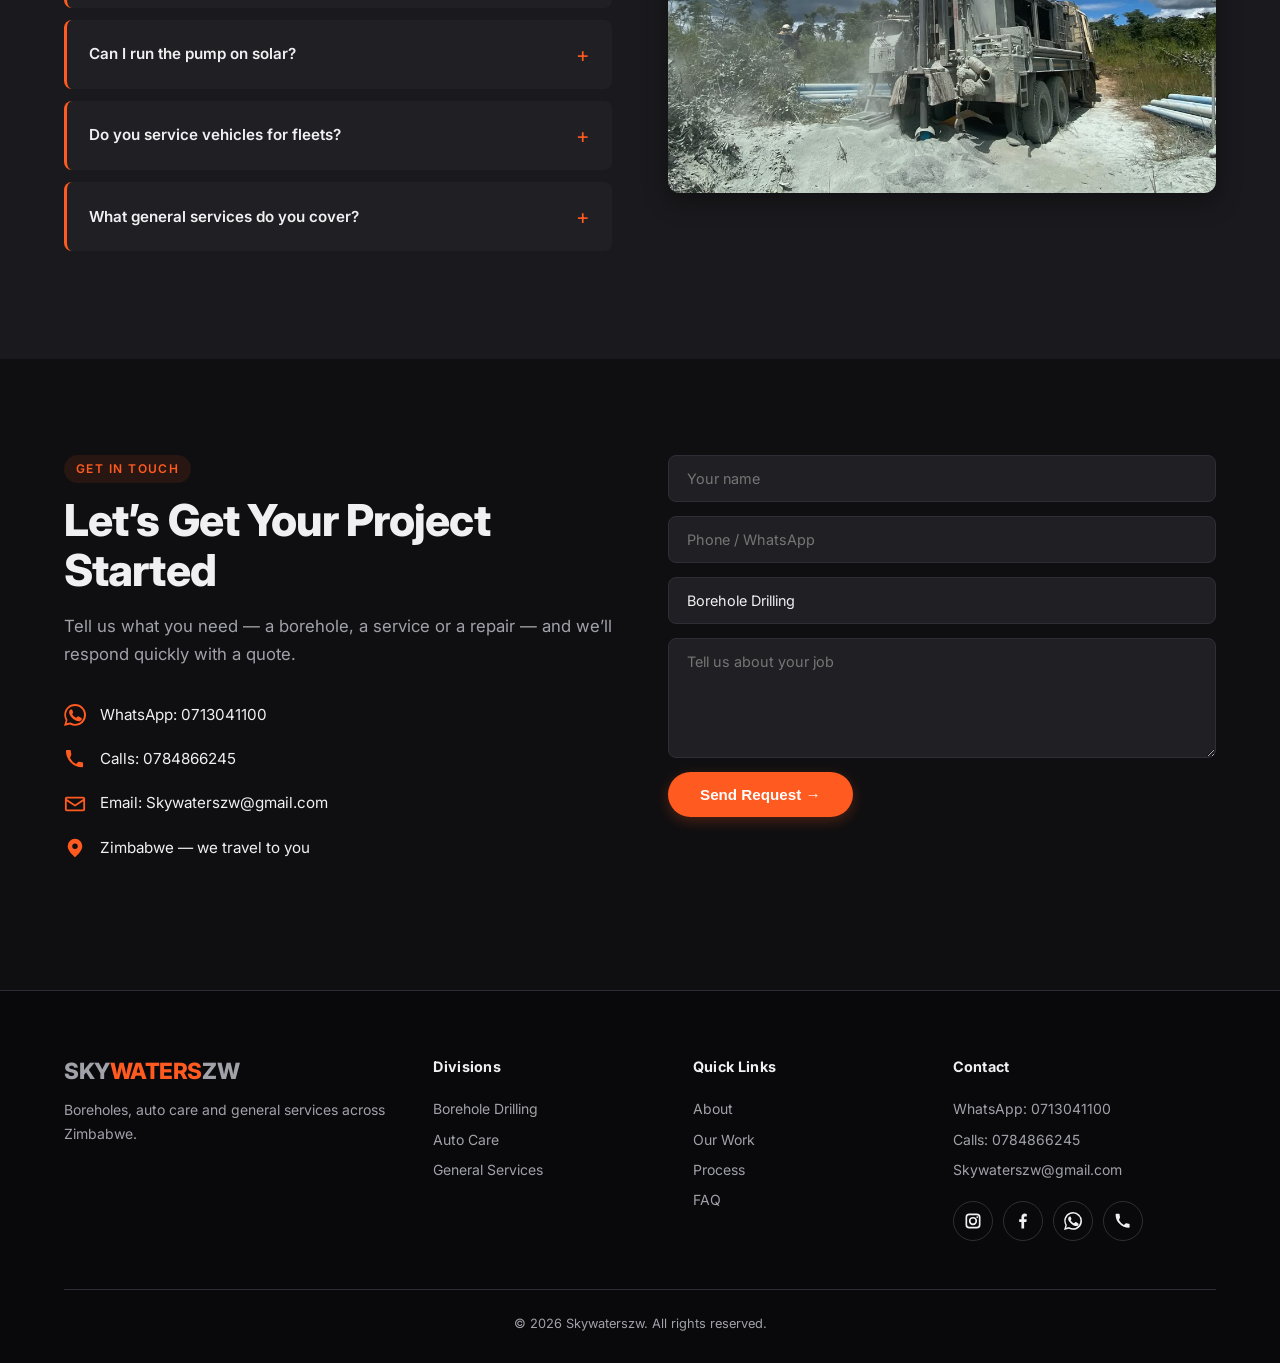
==== commit e82d5f6f: "Update Skywaterszw site for deployment Co-authored-by: Copilot <223556219+Copilot@users.noreply.gith" ====
--- a/index.html
+++ b/index.html
@@ -1,42 +1,364 @@
-<html lang="en"><head><meta charset="utf-8"><meta name="viewport" content="width=device-width, initial-scale=1, viewport-fit=cover"><title>Skywaterszw – Boreholes, Auto Care &amp; General Services</title>
-<link rel="stylesheet" href="styles.css"></head><body>
-<nav><div class="w"><a class="logo" href="#">SKY<span>WATERS</span>ZW<small>DRILLING · AUTO · SERVICES</small></a>
-<ul><li><a href="#about">About</a></li><li><a href="#divisions">Divisions</a></li><li><a href="#work">Our Work</a></li><li><a href="#process">Process</a></li><li><a href="#faq">FAQ</a></li></ul><a class="btn" href="#contact">Get a Quote</a></div></nav>
-
-<header class="hero"><div class="w"><div class="txt"><div class="lb">Skywaterszw</div><h1>Drill. Drive.<br><em>Deliver.</em></h1><p>Reliable borehole drilling, professional auto care and dependable general services — three divisions, one trusted Zimbabwean team.</p><a class="btn" href="#divisions">Our Divisions</a> <a class="btn o" href="#contact">Call Us</a></div>
-<div class="pic"><div class="sl" id="sl" tabindex="0" aria-label="Photos of our drilling work"><img src="Images/Hero/WhatsApp%20Image%202026-10-19%20at%2011.44.52.jpeg" alt="Water flowing from a completed borehole"><img src="Images/Hero/WhatsApp%20Image%202026-10-18%20at%2012.25.29%20(1).jpeg" alt="Borehole drilling rig on site" loading="lazy"><img src="Images/Hero/WhatsApp%20Image%202026-10-18%20at%2012.25.30%20(2).jpeg" alt="Drilling rig spraying cuttings during drilling" loading="lazy"><img src="Images/Hero/WhatsApp%20Image%202026-10-18%20at%2012.25.30.jpeg" alt="Drilling team working at a borehole site" loading="lazy"></div><button class="sb p" type="button" aria-label="Previous photo">‹</button><button class="sb n" type="button" aria-label="Next photo">›</button><div class="sd" id="sd"></div></div></div></header>
-
-<section id="about"><div class="w two"><div class="bar"><div class="lb">About Us</div><h2>Water. Wheels. Work. Done right.</h2><p class="mu">Skywaterszw began with a simple promise: bring clean water to communities and keep Zimbabwe moving. Today our truck-mounted rigs, auto workshop and general services crews deliver quality, safety and honest pricing on every job.</p>
-</div>
-<img class="img" src="Images/AboutUs/WhatsApp%20Image%202026-10-18%20at%2012.25.27.jpeg" alt="Raised water tanks installed at a customer site"></div></section>
-
-<section id="divisions" class="alt"><div class="w"><div class="c"><div class="lb">What We Do</div><h2>Three Divisions, One Standard</h2><p class="mu">Choose the service you need — every division is backed by the same commitment to quality.</p></div>
-<div class="g3">
-<div class="div"><div class="im sli"><div class="sl2" id="sl2" tabindex="0" aria-label="Borehole drilling photos"><img src="Images/SkyBorehole/WhatsApp%20Image%202026-10-19%20at%2011.44.52.jpeg" alt="Borehole rig bringing water to the surface"><img src="Images/SkyBorehole/WhatsApp%20Image%202026-10-18%20at%2012.25.29%20(1).jpeg" alt="Sky Waters drilling rig at a borehole site" loading="lazy"></div><button class="sb2 p" type="button" aria-label="Previous photo">‹</button><button class="sb2 n" type="button" aria-label="Next photo">›</button><div class="sd2" id="sd2"></div><i>💧</i></div><div class="b"><h3>Sky Waters Borehole Drilling</h3><p class="mu">Complete water solutions from siting to pump installation.</p><ul><li>Siting and surveying</li><li>Drilling</li><li>Casing and setup</li><li>Pumps</li><li>Tank stands</li><li>Repairs (old borehole flushing and recasing)</li></ul><a class="l" href="#contact">Request a quote →</a></div></div>
-<div class="div"><div class="im sli"><div class="sl2" tabindex="0" aria-label="Auto Care photos"><img src="Images/SkyAutoCare/WhatsApp%20Image%202026-10-18%20at%2012.25.24.jpeg" alt="Sky Waters Auto Care service"><img src="Images/SkyAutoCare/WhatsApp%20Image%202026-10-18%20at%2012.25.25%20(1).jpeg" alt="Vehicle receiving Auto Care service" loading="lazy"><img src="Images/SkyAutoCare/WhatsApp%20Image%202026-10-18%20at%2012.25.29%20(1).jpeg" alt="Auto Care work in progress" loading="lazy"><img src="Images/SkyAutoCare/WhatsApp%20Image%202026-10-18%20at%2012.25.29%20(2).jpeg" alt="Sky Waters Auto Care vehicle service" loading="lazy"></div><button class="sb2 p" type="button" aria-label="Previous photo">‹</button><button class="sb2 n" type="button" aria-label="Next photo">›</button><div class="sd2"></div><i>🔧</i></div><div class="b"><h3>Sky Waters Auto Care</h3><p class="mu">Keep your vehicle safe, clean and road-ready.</p><ul><li>Servicing</li><li>Diagnostics</li><li>Brakes and suspension</li><li>Tyres</li><li>Fleet management</li><li>Detailing</li></ul><a class="l" href="https://wa.me/263713041100" target="_blank" rel="noopener noreferrer">Book a service →</a></div></div>
-<div class="div"><div class="im sli"><div class="sl2" tabindex="0" aria-label="General services photos"><img src="Images/SkyGeneralServices/WhatsApp%20Image%202026-10-18%20at%2012.25.24%20(2).jpeg" alt="Completed borehole casing"><img src="Images/SkyGeneralServices/WhatsApp%20Image%202026-10-18%20at%2012.25.24%20(1).jpeg" alt="Pump installation in a protective borehole casing" loading="lazy"><img src="Images/SkyGeneralServices/WhatsApp%20Image%202026-10-18%20at%2012.25.26%20(2).jpeg" alt="Water tank and solar pump installation" loading="lazy"><img src="Images/SkyGeneralServices/WhatsApp%20Image%202026-10-18%20at%2012.25.29.jpeg" alt="Crew working beside a drilling rig" loading="lazy"><img src="Images/SkyGeneralServices/WhatsApp%20Image%202026-10-18%20at%2012.25.30.jpeg" alt="Water flowing during borehole work" loading="lazy"></div><button class="sb2 p" type="button" aria-label="Previous photo">‹</button><button class="sb2 n" type="button" aria-label="Next photo">›</button><div class="sd2"></div><i>🛠️</i></div><div class="b"><h3>Sky Waters General Services</h3><p class="mu">This is our handy-man and fabrication division. We help homes, farms, and businesses with day-to-day repairs and projects.</p><ul><li><b>Plumbing:</b> Fixing leaks, installing pipes, repairing taps, and general plumbing work.</li><li><b>Welding &amp; Fabrication:</b> We build gates, window frames, security doors, and do structural welding repairs.</li><li><b>Transport &amp; Hauling:</b> Moving goods, equipment, and materials for clients.</li><li><b>Property Maintenance:</b> General repairs, painting, carpentry, and whatever else needs fixing around your property.</li></ul><a class="l" href="#contact">Ask for help →</a></div></div>
-</div></div></section>
-
-<section><div class="w two"><div><div class="bar"><div class="lb">Borehole Expertise</div><h2>Extracting Water, Fueling Progress</h2></div><p class="mu">Our truck-mounted rigs handle hard rock and tough terrain. From schools and clinics to farms and households, we deliver boreholes that last.</p>
-<ul class="ck"><li>Accurate siting to maximise yield</li><li>Quality blue-casing &amp; gravel pack</li><li>Solar &amp; electric submersible pumps</li><li>Tank stands built to last</li></ul><a class="btn" href="#contact">Plan Your Borehole</a></div>
-<div class="gal" style="grid-template-columns:1fr 1fr"><img src="Images/BoreholeExpertise/WhatsApp%20Image%202026-10-18%20at%2012.25.24%20%282%29.jpeg" alt="Solar pump and tank"><img src="Images/BoreholeExpertise/WhatsApp%20Image%202026-10-18%20at%2012.25.26%20%281%29.jpeg" alt="Submersible pump"><img src="Images/BoreholeExpertise/WhatsApp%20Image%202026-10-18%20at%2012.25.26%20%282%29.jpeg" alt="Borehole cap" style="grid-column:span 2;height:220px"></div></div></section>
-
-<section id="work" class="alt"><div class="w"><div class="c"><div class="lb">Our Work</div><h2>Drilling Excellence in the Field</h2><p class="mu">Real sites, real water, real communities.</p></div>
-<div class="gal"><img src="Images/OurWork/WhatsApp%20Image%202026-10-18%20at%2012.25.23.jpeg" alt="Rig on site"><img src="Images/OurWork/WhatsApp%20Image%202026-10-18%20at%2012.25.25%20(2).jpeg" alt="Water flowing"><img src="Images/OurWork/WhatsApp%20Image%202026-10-18%20at%2012.25.27%20(1).jpeg" alt="Driller at work"><img src="Images/OurWork/WhatsApp%20Image%202026-10-18%20at%2012.25.29%20(2).jpeg" alt="Community celebrates water"><img src="Images/OurWork/WhatsApp%20Image%202026-10-18%20at%2012.25.29.jpeg" alt="Water discharge"><img src="Images/OurWork/WhatsApp%20Image%202026-10-18%20at%2012.25.30%20(2).jpeg" alt="Rig near homes"></div></div></section>
-
-<section id="process"><div class="w"><div class="c"><div class="lb">How We Work</div><h2>Our Borehole Process</h2></div>
-<div class="g4"><div class="st"><b>1.</b><h3>Survey &amp; Siting</h3><p>We assess the land and pinpoint the best drilling spot.</p></div><div class="st"><b>2.</b><h3>Drilling</h3><p>Our rigs drill to depth, with casing and gravel pack fitted.</p></div><div class="st"><b>3.</b><h3>Pump &amp; Tank</h3><p>Solar or electric pump, tank stand and piping installed.</p></div><div class="st"><b>4.</b><h3>Handover</h3><p>Flow tested, cleaned and handed over with guidance.</p></div></div></div></section>
-
-<section id="faq" class="alt"><div class="w two"><div><div class="bar"><div class="lb">FAQ</div><h2>Questions We Hear Often</h2></div>
-<details open=""><summary>How deep will my borehole be?</summary><p>Depth depends on local geology and the water table. After a survey we give you an estimate before drilling starts.</p></details>
-<details><summary>Can I run the pump on solar?</summary><p>Yes. We design and install solar pump systems with panels, tank stand and piping.</p></details>
-<details><summary>Do you service vehicles for fleets?</summary><p>Yes, our Auto Care division offers scheduled fleet maintenance and repairs.</p></details>
-<details><summary>What general services do you cover?</summary><p>Plumbing, welding, fabrication, hauling and repairs — contact us with your job.</p></details></div>
-<img class="img" src="Images/FAQ/WhatsApp%20Image%202026-10-18%20at%2012.25.30%20%281%29.jpeg" alt="Water breakthrough"></div></section>
-
-<section id="contact" class="cta"><div class="w two"><div><div class="lb">Get In Touch</div><h2>Let’s Get Your Project Started</h2><p class="mu">Tell us what you need — a borehole, a service or a repair — and we’ll respond quickly with a quote.</p><ul class="ck contact-details"><li><svg viewBox="0 0 24 24" aria-hidden="true"><path d="M20.5 3.5A11.8 11.8 0 0 0 12.1 0C5.6 0 .3 5.3.3 11.8c0 2.1.6 4.1 1.6 5.9L0 24l6.5-1.7a11.8 11.8 0 0 0 5.6 1.4h.1c6.5 0 11.8-5.3 11.8-11.8a11.8 11.8 0 0 0-3.5-8.4zM12.2 21.7a9.8 9.8 0 0 1-5-1.4l-.4-.2-3.9 1 1-3.8-.3-.4a9.8 9.8 0 1 1 8.6 4.8zm5.4-7.3c-.3-.2-1.8-.9-2.1-1s-.5-.2-.7.2-.8 1-1 1.2-.4.2-.7.1a8 8 0 0 1-2.4-1.5 9 9 0 0 1-1.7-2.1c-.2-.3 0-.5.1-.7l.5-.6c.2-.2.2-.4.3-.6s0-.4 0-.6-.7-1.7-.9-2.3c-.3-.6-.5-.5-.7-.5h-.6c-.2 0-.6.1-.9.4s-1.2 1.2-1.2 2.9 1.2 3.3 1.4 3.5 2.4 3.7 5.9 5.1c.8.4 1.5.6 2 .7.8.3 1.6.2 2.2.1.7-.1 1.8-.7 2.1-1.4s.3-1.3.2-1.4-.2-.3-.5-.5z"/></svg><span>WhatsApp: <a href="https://wa.me/263713041100">0713041100</a></span></li><li><svg viewBox="0 0 24 24" aria-hidden="true"><path d="M6.6 10.8a15.4 15.4 0 0 0 6.6 6.6l2.2-2.2a1 1 0 0 1 1-.2 11 11 0 0 0 3.4.5 1 1 0 0 1 1 1v3.4a1 1 0 0 1-1 1A17.8 17.8 0 0 1 2.1 3.2a1 1 0 0 1 1-1h3.4a1 1 0 0 1 1 1 11 11 0 0 0 .5 3.4 1 1 0 0 1-.2 1z"/></svg><span>Calls: <a href="tel:+263784866245">0784866245</a></span></li><li><svg viewBox="0 0 24 24" aria-hidden="true"><path d="M3 4h18a2 2 0 0 1 2 2v12a2 2 0 0 1-2 2H3a2 2 0 0 1-2-2V6a2 2 0 0 1 2-2zm0 2v.5l9 6 9-6V6H3zm18 12V8.9l-8.4 5.6a1 1 0 0 1-1.1 0L3 8.9V18h18z"/></svg><span>Email: <a href="mailto:Skywaterszw@gmail.com">Skywaterszw@gmail.com</a></span></li><li><svg viewBox="0 0 24 24" aria-hidden="true"><path d="M12 2a8 8 0 0 0-8 8c0 5.5 8 12 8 12s8-6.5 8-12a8 8 0 0 0-8-8zm0 11a3 3 0 1 1 0-6 3 3 0 0 1 0 6z"/></svg><span>Zimbabwe — we travel to you</span></li></ul></div>
-<form onsubmit="event.preventDefault();this.querySelector('button').textContent='Thank you – we’ll be in touch!'"><input placeholder="Your name" required=""><input placeholder="Phone / WhatsApp" required=""><select><option>Borehole Drilling</option><option>Auto Care</option><option>General Services</option></select><textarea rows="4" placeholder="Tell us about your job"></textarea><button class="btn">Send Request →</button></form></div></section>
-
-<footer><div class="w"><div class="g4"><div><a class="logo" href="#">SKY<span>WATERS</span>ZW</a><p style="margin-top:8px">Boreholes, auto care and general services across Zimbabwe.</p></div><div><h4>Divisions</h4><a href="#divisions">Borehole Drilling</a><a href="#divisions">Auto Care</a><a href="#divisions">General Services</a></div><div><h4>Quick Links</h4><a href="#about">About</a><a href="#work">Our Work</a><a href="#process">Process</a><a href="#faq">FAQ</a></div><div><h4>Contact</h4><a href="https://wa.me/263713041100">WhatsApp: 0713041100</a><a href="tel:+263784866245">Calls: 0784866245</a><a href="mailto:Skywaterszw@gmail.com">Skywaterszw@gmail.com</a><div class="socials"><a href="https://www.instagram.com/skywaterzw/" aria-label="Instagram" target="_blank" rel="noopener noreferrer"><svg viewBox="0 0 24 24" aria-hidden="true"><path d="M7 2h10a5 5 0 0 1 5 5v10a5 5 0 0 1-5 5H7a5 5 0 0 1-5-5V7a5 5 0 0 1 5-5zm0 2.2A2.8 2.8 0 0 0 4.2 7v10A2.8 2.8 0 0 0 7 19.8h10a2.8 2.8 0 0 0 2.8-2.8V7A2.8 2.8 0 0 0 17 4.2H7zm5 2.3a5.5 5.5 0 1 1 0 11 5.5 5.5 0 0 1 0-11zm0 2.2a3.3 3.3 0 1 0 0 6.6 3.3 3.3 0 0 0 0-6.6zm5.7-3.2a1.3 1.3 0 1 1 0 2.6 1.3 1.3 0 0 1 0-2.6z"/></svg></a><a href="https://www.facebook.com/share/1DydYhVmP9/?mibextid=wwXIfr" aria-label="Facebook" target="_blank" rel="noopener noreferrer"><svg viewBox="0 0 24 24" aria-hidden="true"><path d="M13.5 22v-8.8h3l.45-3.45H13.5V7.55c0-1 .28-1.68 1.72-1.68h1.84V2.78A24 24 0 0 0 14.38 2c-2.66 0-4.48 1.62-4.48 4.6v3.15H6.9v3.45h3V22h3.6z"/></svg></a><a href="https://wa.me/263713041100" aria-label="WhatsApp"><svg viewBox="0 0 24 24" aria-hidden="true"><path d="M20.5 3.5A11.8 11.8 0 0 0 12.1 0C5.6 0 .3 5.3.3 11.8c0 2.1.6 4.1 1.6 5.9L0 24l6.5-1.7a11.8 11.8 0 0 0 5.6 1.4h.1c6.5 0 11.8-5.3 11.8-11.8a11.8 11.8 0 0 0-3.5-8.4zM12.2 21.7a9.8 9.8 0 0 1-5-1.4l-.4-.2-3.9 1 1-3.8-.3-.4a9.8 9.8 0 1 1 8.6 4.8zm5.4-7.3c-.3-.2-1.8-.9-2.1-1s-.5-.2-.7.2-.8 1-1 1.2-.4.2-.7.1a8 8 0 0 1-2.4-1.5 9 9 0 0 1-1.7-2.1c-.2-.3 0-.5.1-.7l.5-.6c.2-.2.2-.4.3-.6s0-.4 0-.6-.7-1.7-.9-2.3c-.3-.6-.5-.5-.7-.5h-.6c-.2 0-.6.1-.9.4s-1.2 1.2-1.2 2.9 1.2 3.3 1.4 3.5 2.4 3.7 5.9 5.1c.8.4 1.5.6 2 .7.8.3 1.6.2 2.2.1.7-.1 1.8-.7 2.1-1.4s.3-1.3.2-1.4-.2-.3-.5-.5z"/></svg></a><a href="tel:+263784866245" aria-label="Call 0784866245"><svg viewBox="0 0 24 24" aria-hidden="true"><path d="M6.6 10.8a15.4 15.4 0 0 0 6.6 6.6l2.2-2.2a1 1 0 0 1 1-.2 11 11 0 0 0 3.4.5 1 1 0 0 1 1 1v3.4a1 1 0 0 1-1 1A17.8 17.8 0 0 1 2.1 3.2a1 1 0 0 1 1-1h3.4a1 1 0 0 1 1 1 11 11 0 0 0 .5 3.4 1 1 0 0 1-.2 1z"/></svg></a></div></div></div><div class="cp">© 2026 Skywaterszw. All rights reserved.</div></div></footer>
-<script src="script.js" defer></script>
-</body></html>+<!-- ============================================================
+     index.html – Skywaterszw
+     ============================================================ -->
+<!DOCTYPE html>
+<html lang="en">
+<head>
+  <meta charset="utf-8">
+  <meta name="viewport" content="width=device-width, initial-scale=1, viewport-fit=cover">
+  <title>Skywaterszw – Boreholes, Auto Care & General Services</title>
+  <link rel="preconnect" href="https://fonts.googleapis.com">
+  <link rel="preconnect" href="https://fonts.gstatic.com" crossorigin>
+  <link href="https://fonts.googleapis.com/css2?family=Inter:opsz,wght@14..32,400;14..32,500;14..32,600;14..32,700;14..32,800&display=swap" rel="stylesheet">
+  <link rel="stylesheet" href="styles.css">
+</head>
+<body>
+
+  <!-- ==================== NAV ==================== -->
+  <nav>
+    <div class="w">
+      <a class="logo" href="#">
+        SKY<span>WATERS</span>ZW
+        <small>DRILLING · AUTO · SERVICES</small>
+      </a>
+      <ul>
+        <li><a href="#about">About</a></li>
+        <li><a href="#divisions">Divisions</a></li>
+        <li><a href="#work">Our Work</a></li>
+        <li><a href="#process">Process</a></li>
+        <li><a href="#faq">FAQ</a></li>
+      </ul>
+      <a class="btn" href="#contact">Get a Quote</a>
+    </div>
+  </nav>
+
+  <!-- ==================== HERO ==================== -->
+  <header class="hero">
+    <div class="hero-blanket" id="heroBlanket">
+      <div class="w">
+        <div class="hero-content">
+          <span class="section-label">Skywaterszw</span>
+          <h1>Drill. Drive.<br><em>Deliver.</em></h1>
+          <p>Reliable borehole drilling, professional auto care and dependable general services — three divisions, one trusted Zimbabwean team.</p>
+          <div class="hero-buttons">
+            <a class="btn" href="#divisions">Our Divisions</a>
+            <a class="btn btn-outline" href="#contact">Call Us</a>
+          </div>
+        </div>
+        <div class="hero-slider-wrap">
+          <div class="hero-slider" id="heroSlider" tabindex="0" aria-label="Photos of our drilling work">
+            <img src="Images/Hero/WhatsApp%20Image%202026-10-19%20at%2011.44.52.jpeg" alt="Water flowing from a completed borehole">
+            <img src="Images/Hero/WhatsApp%20Image%202026-10-18%20at%2012.25.29%20(1).jpeg" alt="Borehole drilling rig on site" loading="lazy">
+            <img src="Images/Hero/WhatsApp%20Image%202026-10-18%20at%2012.25.30%20(2).jpeg" alt="Drilling rig spraying cuttings during drilling" loading="lazy">
+            <img src="Images/Hero/WhatsApp%20Image%202026-10-18%20at%2012.25.30.jpeg" alt="Drilling team working at a borehole site" loading="lazy">
+          </div>
+          <button class="slider-btn prev" type="button" aria-label="Previous photo">‹</button>
+          <button class="slider-btn next" type="button" aria-label="Next photo">›</button>
+          <div class="slider-dots" id="heroDots"></div>
+        </div>
+      </div>
+    </div>
+  </header>
+
+  <!-- ==================== ABOUT ==================== -->
+  <section id="about" class="section-pad">
+    <div class="w two-col">
+      <div>
+        <span class="section-label">About Us</span>
+        <h2>Water. Wheels. Work. Done right.</h2>
+        <p class="subtitle">Skywaterszw began with a simple promise: bring clean water to communities and keep Zimbabwe moving. Today our truck-mounted rigs, auto workshop and general services crews deliver quality, safety and honest pricing on every job.</p>
+      </div>
+      <img class="about-img" src="Images/AboutUs/WhatsApp%20Image%202026-10-18%20at%2012.25.27.jpeg" alt="Raised water tanks installed at a customer site">
+    </div>
+  </section>
+
+  <!-- ==================== DIVISIONS ==================== -->
+  <section id="divisions" class="section-pad alt-bg">
+    <div class="w">
+      <div class="center">
+        <span class="section-label">What We Do</span>
+        <h2>Three Divisions, One Standard</h2>
+        <p class="subtitle">Choose the service you need — every division is backed by the same commitment to quality.</p>
+      </div>
+      <div class="divisions-grid">
+
+        <!-- Borehole Drilling -->
+        <div class="division-card">
+          <div class="division-media">
+            <div class="division-slider" id="divSlider0" tabindex="0" aria-label="Borehole drilling photos">
+              <img src="Images/SkyBorehole/WhatsApp%20Image%202026-10-19%20at%2011.44.52.jpeg" alt="Borehole rig bringing water to the surface">
+              <img src="Images/SkyBorehole/WhatsApp%20Image%202026-10-18%20at%2012.25.29%20(1).jpeg" alt="Sky Waters drilling rig at a borehole site" loading="lazy">
+            </div>
+            <button class="division-slider-btn prev" type="button" aria-label="Previous photo">‹</button>
+            <button class="division-slider-btn next" type="button" aria-label="Next photo">›</button>
+            <div class="division-dots" id="divDots0"></div>
+            <span class="division-icon">💧</span>
+          </div>
+          <div class="division-body">
+            <h3>Sky Waters Borehole Drilling</h3>
+            <p>Complete water solutions from siting to pump installation.</p>
+            <ul class="division-list">
+              <li>Siting and surveying</li>
+              <li>Drilling</li>
+              <li>Casing and setup</li>
+              <li>Pumps</li>
+              <li>Tank stands</li>
+              <li>Repairs (old borehole flushing and recasing)</li>
+            </ul>
+            <a class="division-link" href="#contact">Request a quote <span>→</span></a>
+          </div>
+        </div>
+
+        <!-- Auto Care -->
+        <div class="division-card">
+          <div class="division-media">
+            <div class="division-slider" id="divSlider1" tabindex="0" aria-label="Auto Care photos">
+              <img src="Images/SkyAutoCare/WhatsApp%20Image%202026-10-18%20at%2012.25.24.jpeg" alt="Sky Waters Auto Care service">
+              <img src="Images/SkyAutoCare/WhatsApp%20Image%202026-10-18%20at%2012.25.25%20(1).jpeg" alt="Vehicle receiving Auto Care service" loading="lazy">
+              <img src="Images/SkyAutoCare/WhatsApp%20Image%202026-10-18%20at%2012.25.29%20(1).jpeg" alt="Auto Care work in progress" loading="lazy">
+              <img src="Images/SkyAutoCare/WhatsApp%20Image%202026-10-18%20at%2012.25.29%20(2).jpeg" alt="Sky Waters Auto Care vehicle service" loading="lazy">
+            </div>
+            <button class="division-slider-btn prev" type="button" aria-label="Previous photo">‹</button>
+            <button class="division-slider-btn next" type="button" aria-label="Next photo">›</button>
+            <div class="division-dots" id="divDots1"></div>
+            <span class="division-icon">🔧</span>
+          </div>
+          <div class="division-body">
+            <h3>Sky Waters Auto Care</h3>
+            <p>Keep your vehicle safe, clean and road-ready.</p>
+            <ul class="division-list">
+              <li>Servicing</li>
+              <li>Diagnostics</li>
+              <li>Brakes and suspension</li>
+              <li>Tyres</li>
+              <li>Fleet management</li>
+              <li>Detailing</li>
+            </ul>
+            <a class="division-link" href="https://wa.me/263713041100" target="_blank" rel="noopener noreferrer">Book a service <span>→</span></a>
+          </div>
+        </div>
+
+        <!-- General Services -->
+        <div class="division-card">
+          <div class="division-media">
+            <div class="division-slider" id="divSlider2" tabindex="0" aria-label="General services photos">
+              <img src="Images/SkyGeneralServices/WhatsApp%20Image%202026-10-18%20at%2012.25.24%20(2).jpeg" alt="Completed borehole casing">
+              <img src="Images/SkyGeneralServices/WhatsApp%20Image%202026-10-18%20at%2012.25.24%20(1).jpeg" alt="Pump installation in a protective borehole casing" loading="lazy">
+              <img src="Images/SkyGeneralServices/WhatsApp%20Image%202026-10-18%20at%2012.25.26%20(2).jpeg" alt="Water tank and solar pump installation" loading="lazy">
+              <img src="Images/SkyGeneralServices/WhatsApp%20Image%202026-10-18%20at%2012.25.29.jpeg" alt="Crew working beside a drilling rig" loading="lazy">
+              <img src="Images/SkyGeneralServices/WhatsApp%20Image%202026-10-18%20at%2012.25.30.jpeg" alt="Water flowing during borehole work" loading="lazy">
+            </div>
+            <button class="division-slider-btn prev" type="button" aria-label="Previous photo">‹</button>
+            <button class="division-slider-btn next" type="button" aria-label="Next photo">›</button>
+            <div class="division-dots" id="divDots2"></div>
+            <span class="division-icon">🛠️</span>
+          </div>
+          <div class="division-body">
+            <h3>Sky Waters General Services</h3>
+            <p>Our handy-man and fabrication division. We help homes, farms, and businesses with day-to-day repairs and projects.</p>
+            <ul class="division-list">
+              <li><b>Plumbing:</b> Fixing leaks, installing pipes, repairing taps, and general plumbing work.</li>
+              <li><b>Welding &amp; Fabrication:</b> We build gates, window frames, security doors, and do structural welding repairs.</li>
+              <li><b>Transport &amp; Hauling:</b> Moving goods, equipment, and materials for clients.</li>
+              <li><b>Property Maintenance:</b> General repairs, painting, carpentry, and whatever else needs fixing around your property.</li>
+            </ul>
+            <a class="division-link" href="#contact">Ask for help <span>→</span></a>
+          </div>
+        </div>
+
+      </div>
+    </div>
+  </section>
+
+  <!-- ==================== BOREHOLE EXPERTISE ==================== -->
+  <section class="section-pad">
+    <div class="w expertise-grid">
+      <div>
+        <span class="section-label">Borehole Expertise</span>
+        <h2>Extracting Water, Fueling Progress</h2>
+        <p class="subtitle">Our truck-mounted rigs handle hard rock and tough terrain. From schools and clinics to farms and households, we deliver boreholes that last.</p>
+        <ul class="check-list">
+          <li>Accurate siting to maximise yield</li>
+          <li>Quality blue-casing &amp; gravel pack</li>
+          <li>Solar &amp; electric submersible pumps</li>
+          <li>Tank stands built to last</li>
+        </ul>
+        <a class="btn" href="#contact">Plan Your Borehole</a>
+      </div>
+      <div class="expertise-gallery">
+        <img src="Images/BoreholeExpertise/WhatsApp%20Image%202026-10-18%20at%2012.25.24%20%282%29.jpeg" alt="Solar pump and tank">
+        <img src="Images/BoreholeExpertise/WhatsApp%20Image%202026-10-18%20at%2012.25.26%20%281%29.jpeg" alt="Submersible pump">
+        <img class="wide" src="Images/BoreholeExpertise/WhatsApp%20Image%202026-10-18%20at%2012.25.26%20%282%29.jpeg" alt="Borehole cap">
+      </div>
+    </div>
+  </section>
+
+  <!-- ==================== OUR WORK ==================== -->
+  <section id="work" class="section-pad alt-bg">
+    <div class="w">
+      <div class="center">
+        <span class="section-label">Our Work</span>
+        <h2>Drilling Excellence in the Field</h2>
+        <p class="subtitle">Real sites, real water, real communities.</p>
+      </div>
+      <div class="work-gallery">
+        <img src="Images/OurWork/WhatsApp%20Image%202026-10-18%20at%2012.25.23.jpeg" alt="Rig on site">
+        <img src="Images/OurWork/WhatsApp%20Image%202026-10-18%20at%2012.25.25%20(2).jpeg" alt="Water flowing">
+        <img src="Images/OurWork/WhatsApp%20Image%202026-10-18%20at%2012.25.27%20(1).jpeg" alt="Driller at work">
+        <img src="Images/OurWork/WhatsApp%20Image%202026-10-18%20at%2012.25.29%20(2).jpeg" alt="Community celebrates water">
+        <img src="Images/OurWork/WhatsApp%20Image%202026-10-18%20at%2012.25.29.jpeg" alt="Water discharge">
+        <img src="Images/OurWork/WhatsApp%20Image%202026-10-18%20at%2012.25.30%20(2).jpeg" alt="Rig near homes">
+      </div>
+    </div>
+  </section>
+
+  <!-- ==================== PROCESS ==================== -->
+  <section id="process" class="section-pad">
+    <div class="w">
+      <div class="center">
+        <span class="section-label">How We Work</span>
+        <h2>Our Borehole Process</h2>
+      </div>
+      <div class="process-grid">
+        <div class="process-step">
+          <span class="step-num">01</span>
+          <h3>Survey &amp; Siting</h3>
+          <p>We assess the land and pinpoint the best drilling spot.</p>
+        </div>
+        <div class="process-step">
+          <span class="step-num">02</span>
+          <h3>Drilling</h3>
+          <p>Our rigs drill to depth, with casing and gravel pack fitted.</p>
+        </div>
+        <div class="process-step">
+          <span class="step-num">03</span>
+          <h3>Pump &amp; Tank</h3>
+          <p>Solar or electric pump, tank stand and piping installed.</p>
+        </div>
+        <div class="process-step">
+          <span class="step-num">04</span>
+          <h3>Handover</h3>
+          <p>Flow tested, cleaned and handed over with guidance.</p>
+        </div>
+      </div>
+    </div>
+  </section>
+
+  <!-- ==================== FAQ ==================== -->
+  <section id="faq" class="section-pad alt-bg">
+    <div class="w faq-grid">
+      <div>
+        <span class="section-label">FAQ</span>
+        <h2>Questions We Hear Often</h2>
+        <details open>
+          <summary>How deep will my borehole be?</summary>
+          <p>Depth depends on local geology and the water table. After a survey we give you an estimate before drilling starts.</p>
+        </details>
+        <details>
+          <summary>Can I run the pump on solar?</summary>
+          <p>Yes. We design and install solar pump systems with panels, tank stand and piping.</p>
+        </details>
+        <details>
+          <summary>Do you service vehicles for fleets?</summary>
+          <p>Yes, our Auto Care division offers scheduled fleet maintenance and repairs.</p>
+        </details>
+        <details>
+          <summary>What general services do you cover?</summary>
+          <p>Plumbing, welding, fabrication, hauling and repairs — contact us with your job.</p>
+        </details>
+      </div>
+      <img class="about-img" src="Images/FAQ/WhatsApp%20Image%202026-10-18%20at%2012.25.30%20%281%29.jpeg" alt="Water breakthrough">
+    </div>
+  </section>
+
+  <!-- ==================== CONTACT ==================== -->
+  <section id="contact" class="section-pad cta">
+    <div class="w contact-grid">
+      <div>
+        <span class="section-label">Get In Touch</span>
+        <h2>Let’s Get Your Project Started</h2>
+        <p class="subtitle">Tell us what you need — a borehole, a service or a repair — and we’ll respond quickly with a quote.</p>
+        <ul class="contact-list">
+          <li>
+            <svg viewBox="0 0 24 24" aria-hidden="true"><path d="M20.5 3.5A11.8 11.8 0 0 0 12.1 0C5.6 0 .3 5.3.3 11.8c0 2.1.6 4.1 1.6 5.9L0 24l6.5-1.7a11.8 11.8 0 0 0 5.6 1.4h.1c6.5 0 11.8-5.3 11.8-11.8a11.8 11.8 0 0 0-3.5-8.4zM12.2 21.7a9.8 9.8 0 0 1-5-1.4l-.4-.2-3.9 1 1-3.8-.3-.4a9.8 9.8 0 1 1 8.6 4.8zm5.4-7.3c-.3-.2-1.8-.9-2.1-1s-.5-.2-.7.2-.8 1-1 1.2-.4.2-.7.1a8 8 0 0 1-2.4-1.5 9 9 0 0 1-1.7-2.1c-.2-.3 0-.5.1-.7l.5-.6c.2-.2.2-.4.3-.6s0-.4 0-.6-.7-1.7-.9-2.3c-.3-.6-.5-.5-.7-.5h-.6c-.2 0-.6.1-.9.4s-1.2 1.2-1.2 2.9 1.2 3.3 1.4 3.5 2.4 3.7 5.9 5.1c.8.4 1.5.6 2 .7.8.3 1.6.2 2.2.1.7-.1 1.8-.7 2.1-1.4s.3-1.3.2-1.4-.2-.3-.5-.5z"/></svg>
+            <span>WhatsApp: <a href="https://wa.me/263713041100">0713041100</a></span>
+          </li>
+          <li>
+            <svg viewBox="0 0 24 24" aria-hidden="true"><path d="M6.6 10.8a15.4 15.4 0 0 0 6.6 6.6l2.2-2.2a1 1 0 0 1 1-.2 11 11 0 0 0 3.4.5 1 1 0 0 1 1 1v3.4a1 1 0 0 1-1 1A17.8 17.8 0 0 1 2.1 3.2a1 1 0 0 1 1-1h3.4a1 1 0 0 1 1 1 11 11 0 0 0 .5 3.4 1 1 0 0 1-.2 1z"/></svg>
+            <span>Calls: <a href="tel:+263784866245">0784866245</a></span>
+          </li>
+          <li>
+            <svg viewBox="0 0 24 24" aria-hidden="true"><path d="M3 4h18a2 2 0 0 1 2 2v12a2 2 0 0 1-2 2H3a2 2 0 0 1-2-2V6a2 2 0 0 1 2-2zm0 2v.5l9 6 9-6V6H3zm18 12V8.9l-8.4 5.6a1 1 0 0 1-1.1 0L3 8.9V18h18z"/></svg>
+            <span>Email: <a href="mailto:Skywaterszw@gmail.com">Skywaterszw@gmail.com</a></span>
+          </li>
+          <li>
+            <svg viewBox="0 0 24 24" aria-hidden="true"><path d="M12 2a8 8 0 0 0-8 8c0 5.5 8 12 8 12s8-6.5 8-12a8 8 0 0 0-8-8zm0 11a3 3 0 1 1 0-6 3 3 0 0 1 0 6z"/></svg>
+            <span>Zimbabwe — we travel to you</span>
+          </li>
+        </ul>
+      </div>
+      <form class="contact-form" id="contactForm">
+        <input placeholder="Your name" required>
+        <input placeholder="Phone / WhatsApp" required>
+        <select>
+          <option>Borehole Drilling</option>
+          <option>Auto Care</option>
+          <option>General Services</option>
+        </select>
+        <textarea rows="4" placeholder="Tell us about your job"></textarea>
+        <button class="btn" type="submit">Send Request →</button>
+      </form>
+    </div>
+  </section>
+
+  <!-- ==================== FOOTER ==================== -->
+  <footer>
+    <div class="w">
+      <div class="footer-grid">
+        <div>
+          <a class="logo" href="#">SKY<span>WATERS</span>ZW</a>
+          <p style="margin-top: 10px; line-height: 1.7;">Boreholes, auto care and general services across Zimbabwe.</p>
+        </div>
+        <div>
+          <h4>Divisions</h4>
+          <a href="#divisions">Borehole Drilling</a>
+          <a href="#divisions">Auto Care</a>
+          <a href="#divisions">General Services</a>
+        </div>
+        <div>
+          <h4>Quick Links</h4>
+          <a href="#about">About</a>
+          <a href="#work">Our Work</a>
+          <a href="#process">Process</a>
+          <a href="#faq">FAQ</a>
+        </div>
+        <div>
+          <h4>Contact</h4>
+          <a href="https://wa.me/263713041100">WhatsApp: 0713041100</a>
+          <a href="tel:+263784866245">Calls: 0784866245</a>
+          <a href="mailto:Skywaterszw@gmail.com">Skywaterszw@gmail.com</a>
+          <div class="socials">
+            <a href="https://www.instagram.com/skywaterzw/" aria-label="Instagram" target="_blank" rel="noopener noreferrer">
+              <svg viewBox="0 0 24 24" aria-hidden="true"><path d="M7 2h10a5 5 0 0 1 5 5v10a5 5 0 0 1-5 5H7a5 5 0 0 1-5-5V7a5 5 0 0 1 5-5zm0 2.2A2.8 2.8 0 0 0 4.2 7v10A2.8 2.8 0 0 0 7 19.8h10a2.8 2.8 0 0 0 2.8-2.8V7A2.8 2.8 0 0 0 17 4.2H7zm5 2.3a5.5 5.5 0 1 1 0 11 5.5 5.5 0 0 1 0-11zm0 2.2a3.3 3.3 0 1 0 0 6.6 3.3 3.3 0 0 0 0-6.6zm5.7-3.2a1.3 1.3 0 1 1 0 2.6 1.3 1.3 0 0 1 0-2.6z"/></svg>
+            </a>
+            <a href="https://www.facebook.com/share/1DydYhVmP9/?mibextid=wwXIfr" aria-label="Facebook" target="_blank" rel="noopener noreferrer">
+              <svg viewBox="0 0 24 24" aria-hidden="true"><path d="M13.5 22v-8.8h3l.45-3.45H13.5V7.55c0-1 .28-1.68 1.72-1.68h1.84V2.78A24 24 0 0 0 14.38 2c-2.66 0-4.48 1.62-4.48 4.6v3.15H6.9v3.45h3V22h3.6z"/></svg>
+            </a>
+            <a href="https://wa.me/263713041100" aria-label="WhatsApp">
+              <svg viewBox="0 0 24 24" aria-hidden="true"><path d="M20.5 3.5A11.8 11.8 0 0 0 12.1 0C5.6 0 .3 5.3.3 11.8c0 2.1.6 4.1 1.6 5.9L0 24l6.5-1.7a11.8 11.8 0 0 0 5.6 1.4h.1c6.5 0 11.8-5.3 11.8-11.8a11.8 11.8 0 0 0-3.5-8.4zM12.2 21.7a9.8 9.8 0 0 1-5-1.4l-.4-.2-3.9 1 1-3.8-.3-.4a9.8 9.8 0 1 1 8.6 4.8zm5.4-7.3c-.3-.2-1.8-.9-2.1-1s-.5-.2-.7.2-.8 1-1 1.2-.4.2-.7.1a8 8 0 0 1-2.4-1.5 9 9 0 0 1-1.7-2.1c-.2-.3 0-.5.1-.7l.5-.6c.2-.2.2-.4.3-.6s0-.4 0-.6-.7-1.7-.9-2.3c-.3-.6-.5-.5-.7-.5h-.6c-.2 0-.6.1-.9.4s-1.2 1.2-1.2 2.9 1.2 3.3 1.4 3.5 2.4 3.7 5.9 5.1c.8.4 1.5.6 2 .7.8.3 1.6.2 2.2.1.7-.1 1.8-.7 2.1-1.4s.3-1.3.2-1.4-.2-.3-.5-.5z"/></svg>
+            </a>
+            <a href="tel:+263784866245" aria-label="Call 0784866245">
+              <svg viewBox="0 0 24 24" aria-hidden="true"><path d="M6.6 10.8a15.4 15.4 0 0 0 6.6 6.6l2.2-2.2a1 1 0 0 1 1-.2 11 11 0 0 0 3.4.5 1 1 0 0 1 1 1v3.4a1 1 0 0 1-1 1A17.8 17.8 0 0 1 2.1 3.2a1 1 0 0 1 1-1h3.4a1 1 0 0 1 1 1 11 11 0 0 0 .5 3.4 1 1 0 0 1-.2 1z"/></svg>
+            </a>
+          </div>
+        </div>
+      </div>
+      <div class="copyright">
+        © 2026 Skywaterszw. All rights reserved.
+      </div>
+    </div>
+  </footer>
+
+  <script src="script.js" defer></script>
+</body>
+</html>
--- a/styles.css
+++ b/styles.css
@@ -1,55 +1,1048 @@
-:root{--bg:#161616;--card:#222;--tx:#f2f2f2;--mu:#a8a8a8;--ac:#ff5a1f;--ln:#333;color-scheme:dark;box-sizing:border-box;padding-top:env(safe-area-inset-top,0px);padding-bottom:env(safe-area-inset-bottom,0px)}
-*{box-sizing:border-box;margin:0}html{scroll-behavior:smooth;scroll-padding-top:70px}
-body{background:var(--bg);color:var(--tx);font:16px/1.65 system-ui,-apple-system,Segoe UI,Roboto,sans-serif}
-img{max-width:100%;display:block}a{color:inherit;text-decoration:none}
-.w{max-width:1140px;margin:auto;padding:0 20px}
-.top{background:#0f0f0f;font-size:13px;color:var(--mu);padding:8px 0}.top .w{display:flex;gap:20px;flex-wrap:wrap;justify-content:space-between}.top b{color:var(--ac)}
-nav{position:sticky;top:env(safe-area-inset-top,0px);z-index:9;background:#161616ee;backdrop-filter:blur(8px);border-bottom:1px solid var(--ln)}
-nav .w{display:flex;align-items:center;justify-content:space-between;height:64px}
-.logo{font-weight:800;font-size:22px;letter-spacing:.5px}.logo span{color:var(--ac)}.logo small{display:block;font-size:10px;font-weight:500;color:var(--mu);letter-spacing:2px;margin-top:-4px}
-nav ul{display:flex;gap:22px;list-style:none;font-size:14px}nav ul a:hover{color:var(--ac)}
-.btn{display:inline-block;background:var(--ac);color:#fff;padding:12px 24px;font-weight:600;font-size:14px;border:0;cursor:pointer}.btn.o{background:none;border:1px solid var(--ac);color:var(--ac)}
-@media(max-width:760px){nav ul{display:none}.top .w>:nth-child(n+3){display:none}}
-.hero{position:relative;padding:70px 0 0;background:linear-gradient(90deg,#161616 40%,#161616cc),url("Images/Hero/WhatsApp%20Image%202026-10-19%20at%2011.44.52.jpeg") center/cover;overflow:hidden}
-.hero .w{display:grid;grid-template-columns:1.1fr .9fr;gap:30px;align-items:end}
-.hero h1{font-size:clamp(36px,6vw,64px);line-height:1.08;margin-bottom:18px}.hero h1 em{color:var(--ac);font-style:normal}
-.hero p{color:var(--mu);max-width:480px;margin-bottom:26px;border-left:3px solid var(--ac);padding-left:14px}
-.hero .txt{padding-bottom:70px}.hero .pic{background:var(--ac);padding:8px 8px 0;margin-right:20px}.hero .pic img{width:100%;height:440px;object-fit:cover;object-position:top}
-@media(max-width:760px){.hero .w{grid-template-columns:1fr}.hero .pic{margin-right:0}.hero .pic img{height:auto;aspect-ratio:3/4;object-position:center}.hero .txt{padding-bottom:10px}}
-section{padding:80px 0}.alt{background:#1c1c1c}
-.lb{color:var(--ac);font-size:13px;text-transform:uppercase;letter-spacing:2px;margin-bottom:8px}
-h2{font-size:clamp(26px,4vw,40px);line-height:1.2;margin-bottom:16px}.bar{border-left:3px solid var(--ac);padding-left:16px}
-.mu{color:var(--mu)}.c{text-align:center;max-width:640px;margin:0 auto 40px}
-.two{display:grid;grid-template-columns:1fr 1fr;gap:40px;align-items:center}@media(max-width:760px){.two{grid-template-columns:1fr}}
-.stats{display:grid;grid-template-columns:repeat(3,1fr);gap:12px;margin-top:28px}.stats div{background:var(--card);padding:18px}.stats b{font-size:30px;display:block}.stats span{font-size:12px;color:var(--mu)}
-.img{width:100%;height:420px;object-fit:cover}
-.g3{display:grid;grid-template-columns:repeat(3,1fr);gap:18px}@media(max-width:860px){.g3{grid-template-columns:1fr}}
-.div{background:var(--card);overflow:hidden;border-bottom:3px solid transparent;transition:.25s}.div:hover{border-color:var(--ac);transform:translateY(-4px)}
-.div .im{height:200px;background:#2a2a2a center/cover;position:relative}.div .im i{position:absolute;left:0;bottom:0;background:var(--ac);width:54px;height:54px;display:grid;place-items:center;font-size:26px;font-style:normal}
-.div .b{padding:22px}.div h3{margin-bottom:8px}.div ul{list-style:none;margin:12px 0;font-size:14px;color:var(--mu)}.div li:before{content:"■ ";color:var(--ac);font-size:9px}.div li{margin:4px 0}.div li b{color:var(--tx);font-weight:600}
-.div a.l{color:var(--ac);font-size:14px;font-weight:600}
-.g4{display:grid;grid-template-columns:repeat(4,1fr);gap:16px}@media(max-width:860px){.g4{grid-template-columns:1fr 1fr}}
-.st{background:var(--card);padding:24px}.st b{font-size:40px;color:var(--ac);display:block;line-height:1;margin-bottom:10px}.st p{font-size:14px;color:var(--mu)}
-.gal{display:grid;grid-template-columns:repeat(3,1fr);gap:12px}.gal img{width:100%;height:280px;object-fit:cover}@media(max-width:700px){.gal{grid-template-columns:1fr 1fr}.gal img{height:190px}}
-.ck{list-style:none;margin:18px 0}.ck li{padding:6px 0 6px 28px;position:relative}.ck li:before{content:"✓";position:absolute;left:0;color:var(--ac);font-weight:700}
-.contact-details li{padding-left:0;display:flex;align-items:center;gap:12px}.contact-details li:before{content:none}.contact-details svg{width:20px;height:20px;flex:0 0 20px;fill:var(--ac)}.contact-details a:hover{color:var(--ac)}
-details{background:var(--card);margin-bottom:10px;padding:16px 20px;border-left:3px solid var(--ac)}summary{cursor:pointer;font-weight:600}details p{margin-top:10px;color:var(--mu);font-size:15px}
-.cta{background:linear-gradient(90deg,#161616ee,#161616dd),url([data-uri]) center/cover}
-form{display:grid;gap:12px}input,select,textarea{background:#2a2a2a;border:1px solid var(--ln);color:var(--tx);padding:13px;font:inherit;width:100%}
-footer{background:#0f0f0f;padding:50px 0 24px;font-size:14px;color:var(--mu)}footer .g4{margin-bottom:30px}footer h4{color:var(--tx);margin-bottom:10px}footer a{display:block;padding:3px 0}footer a:hover{color:var(--ac)}.socials{display:flex;gap:12px;margin-top:12px}.socials a{display:grid;place-items:center;width:40px;height:40px;border:1px solid var(--ln);border-radius:50%;padding:0}.socials svg{width:20px;height:20px;fill:currentColor}.cp{border-top:1px solid var(--ln);padding-top:18px;text-align:center}
-.hero .pic{position:relative}
-.hero .pic .sl{display:flex;overflow-x:auto;scroll-snap-type:x mandatory;scrollbar-width:none;-webkit-overflow-scrolling:touch;overscroll-behavior-x:contain}
-.hero .pic .sl::-webkit-scrollbar{display:none}
-.hero .pic .sl img{flex:0 0 100%;scroll-snap-align:center;scroll-snap-stop:always;object-position:center 55%}
-.sb{position:absolute;top:50%;transform:translateY(-50%);width:38px;height:38px;border:0;background:#161616cc;color:#fff;font-size:24px;line-height:1;cursor:pointer;display:grid;place-items:center}.sb:hover{background:var(--ac)}.sb.p{left:14px}.sb.n{right:14px}
-.sd{position:absolute;left:0;right:0;bottom:14px;display:flex;justify-content:center;gap:8px}.sd button{width:10px;height:10px;padding:0;border:0;background:#ffffff88;cursor:pointer}.sd button[aria-current=true]{background:var(--ac);width:22px}
-.sb:focus-visible,.sd button:focus-visible,.sl:focus-visible{outline:2px solid #fff;outline-offset:2px}
-@media(max-width:760px){.sb{width:34px;height:34px}}
-.div .im.sli{background:#2a2a2a}
-.sl2{position:absolute;inset:0;display:flex;overflow-x:auto;scroll-snap-type:x mandatory;scrollbar-width:none;-webkit-overflow-scrolling:touch;overscroll-behavior-x:contain}
-.sl2::-webkit-scrollbar{display:none}
-.sl2 img{flex:0 0 100%;width:100%;height:100%;object-fit:cover;scroll-snap-align:center;scroll-snap-stop:always}
-.sb2{position:absolute;top:50%;transform:translateY(-50%);width:32px;height:32px;border:0;background:#161616cc;color:#fff;font-size:22px;line-height:1;cursor:pointer;display:grid;place-items:center;z-index:2}.sb2:hover{background:var(--ac)}.sb2.p{left:8px}.sb2.n{right:8px}
-.sd2{position:absolute;right:12px;bottom:12px;display:flex;gap:7px;z-index:2}.sd2 button{width:9px;height:9px;padding:0;border:0;background:#ffffff88;cursor:pointer}.sd2 button[aria-current=true]{background:var(--ac);width:20px}
-.div .im.sli>i{z-index:2}
-.sb2:focus-visible,.sd2 button:focus-visible,.sl2:focus-visible{outline:2px solid #fff;outline-offset:-2px}+/* ============================================================
+   styles.css – Skywaterszw
+   ============================================================ */
+
+/* ---------- RESET & GLOBAL ---------- */
+*,
+*::before,
+*::after {
+  box-sizing: border-box;
+  margin: 0;
+  padding: 0;
+}
+
+:root {
+  --bg: #0f0f11;
+  --bg-elevated: #1a1a1e;
+  --card: #202024;
+  --card-hover: #2a2a30;
+  --tx: #f0f0f2;
+  --mu: #a1a1aa;
+  --ac: #ff5a1f;
+  --ac-soft: #ff7a40;
+  --ln: #2e2e36;
+  --radius: 12px;
+  --radius-sm: 8px;
+  --shadow-sm: 0 2px 8px rgba(0, 0, 0, 0.3);
+  --shadow-md: 0 8px 24px rgba(0, 0, 0, 0.4);
+  --font: 'Inter', system-ui, -apple-system, 'Segoe UI', Roboto, sans-serif;
+  --transition: 0.2s ease;
+}
+
+html {
+  scroll-behavior: smooth;
+  scroll-padding-top: 80px;
+}
+
+body {
+  font-family: var(--font);
+  background: var(--bg);
+  color: var(--tx);
+  line-height: 1.6;
+  -webkit-font-smoothing: antialiased;
+  font-size: 16px;
+  overflow-x: hidden;
+}
+
+img {
+  display: block;
+  max-width: 100%;
+  height: auto;
+}
+
+a {
+  color: inherit;
+  text-decoration: none;
+}
+
+ul {
+  list-style: none;
+}
+
+/* ---------- LAYOUT UTILITIES ---------- */
+.w {
+  width: 100%;
+  max-width: 1200px;
+  margin-inline: auto;
+  padding-inline: 24px;
+}
+
+.section-pad {
+  padding-block: 96px;
+}
+
+.alt-bg {
+  background: var(--bg-elevated);
+}
+
+.section-label {
+  display: inline-block;
+  font-size: 0.75rem;
+  font-weight: 600;
+  letter-spacing: 0.12em;
+  text-transform: uppercase;
+  color: var(--ac);
+  margin-bottom: 12px;
+  background: rgba(255, 90, 31, 0.1);
+  padding: 4px 12px;
+  border-radius: 100px;
+}
+
+h2 {
+  font-size: clamp(1.75rem, 4vw, 2.75rem);
+  font-weight: 800;
+  line-height: 1.15;
+  letter-spacing: -0.02em;
+  margin-bottom: 16px;
+}
+
+.subtitle {
+  color: var(--mu);
+  font-size: 1.05rem;
+  max-width: 580px;
+  line-height: 1.7;
+}
+
+.center {
+  text-align: center;
+  margin-inline: auto;
+  margin-bottom: 48px;
+  max-width: 680px;
+}
+
+.center .subtitle {
+  margin-inline: auto;
+}
+
+/* ---------- BUTTONS ---------- */
+.btn {
+  display: inline-flex;
+  align-items: center;
+  justify-content: center;
+  gap: 8px;
+  background: var(--ac);
+  color: #fff;
+  font-weight: 600;
+  font-size: 0.9rem;
+  padding: 12px 24px;
+  border: none;
+  border-radius: 100px;
+  cursor: pointer;
+  transition: background var(--transition), transform var(--transition), box-shadow var(--transition);
+  box-shadow: 0 4px 14px rgba(255, 90, 31, 0.25);
+}
+
+.btn:hover {
+  background: var(--ac-soft);
+  transform: translateY(-2px);
+  box-shadow: 0 6px 20px rgba(255, 90, 31, 0.35);
+}
+
+.btn:active {
+  transform: translateY(0);
+}
+
+.btn-outline {
+  background: transparent;
+  border: 1.5px solid var(--ac);
+  color: var(--ac);
+  box-shadow: none;
+}
+
+.btn-outline:hover {
+  background: rgba(255, 90, 31, 0.1);
+  box-shadow: none;
+}
+
+/* ---------- NAVIGATION ---------- */
+nav {
+  position: sticky;
+  top: 0;
+  z-index: 100;
+  background: rgba(15, 15, 17, 0.85);
+  backdrop-filter: blur(16px);
+  -webkit-backdrop-filter: blur(16px);
+  border-bottom: 1px solid var(--ln);
+}
+
+nav .w {
+  display: flex;
+  align-items: center;
+  justify-content: space-between;
+  height: 72px;
+}
+
+.logo {
+  font-weight: 800;
+  font-size: 1.4rem;
+  letter-spacing: -0.02em;
+  line-height: 1.1;
+}
+
+.logo span {
+  color: var(--ac);
+}
+
+.logo small {
+  display: block;
+  font-size: 0.6rem;
+  font-weight: 500;
+  color: var(--mu);
+  letter-spacing: 0.18em;
+  margin-top: 2px;
+}
+
+nav ul {
+  display: flex;
+  gap: 32px;
+  font-size: 0.875rem;
+  font-weight: 500;
+  color: var(--mu);
+}
+
+nav ul a {
+  transition: color var(--transition);
+  position: relative;
+}
+
+nav ul a::after {
+  content: '';
+  position: absolute;
+  bottom: -4px;
+  left: 0;
+  width: 0;
+  height: 2px;
+  background: var(--ac);
+  transition: width var(--transition);
+}
+
+nav ul a:hover {
+  color: var(--tx);
+}
+
+nav ul a:hover::after {
+  width: 100%;
+}
+
+@media (max-width: 860px) {
+  nav ul {
+    display: none;
+  }
+}
+
+/* ---------- HERO ---------- */
+.hero {
+  position: relative;
+  padding-top: 64px;
+  background: linear-gradient(135deg, rgba(15, 15, 17, 0.92) 0%, rgba(15, 15, 17, 0.6) 100%),
+              url("Images/Hero/WhatsApp%20Image%202026-10-19%20at%2011.44.52.jpeg") center/cover no-repeat;
+  overflow: hidden;
+}
+
+.hero-blanket {
+  will-change: transform;
+}
+
+.hero .w {
+  display: grid;
+  grid-template-columns: 1.1fr 0.9fr;
+  gap: 48px;
+  align-items: center;
+}
+
+.hero-content {
+  padding-block: 48px 64px;
+}
+
+.hero h1 {
+  font-size: clamp(2.5rem, 6vw, 4.2rem);
+  font-weight: 800;
+  line-height: 1.05;
+  letter-spacing: -0.03em;
+  margin-bottom: 20px;
+}
+
+.hero h1 em {
+  font-style: normal;
+  color: var(--ac);
+  position: relative;
+}
+
+.hero p {
+  color: var(--mu);
+  font-size: 1.05rem;
+  max-width: 460px;
+  margin-bottom: 32px;
+  line-height: 1.75;
+  border-left: 3px solid var(--ac);
+  padding-left: 20px;
+}
+
+.hero-buttons {
+  display: flex;
+  flex-wrap: wrap;
+  gap: 12px;
+}
+
+/* Hero photo slider */
+.hero-slider-wrap {
+  position: relative;
+  background: var(--ac);
+  padding: 8px 8px 0;
+  border-radius: var(--radius);
+  overflow: hidden;
+  box-shadow: var(--shadow-md);
+  margin-block: 24px;
+}
+
+.hero-slider {
+  display: flex;
+  overflow-x: auto;
+  scroll-snap-type: x mandatory;
+  scrollbar-width: none;
+  -webkit-overflow-scrolling: touch;
+  overscroll-behavior-x: contain;
+  border-radius: var(--radius-sm) var(--radius-sm) 0 0;
+  background: #000;
+}
+
+.hero-slider::-webkit-scrollbar {
+  display: none;
+}
+
+.hero-slider img {
+  flex: 0 0 100%;
+  width: 100%;
+  height: 460px;
+  object-fit: contain;
+  object-position: center;
+  scroll-snap-align: center;
+  scroll-snap-stop: always;
+  background: #000;
+}
+
+.slider-btn {
+  position: absolute;
+  top: 50%;
+  transform: translateY(-50%);
+  width: 40px;
+  height: 40px;
+  border: none;
+  border-radius: 50%;
+  background: rgba(15, 15, 17, 0.75);
+  color: #fff;
+  font-size: 1.5rem;
+  line-height: 1;
+  cursor: pointer;
+  display: grid;
+  place-items: center;
+  transition: background var(--transition), transform var(--transition);
+  backdrop-filter: blur(4px);
+  z-index: 5;
+}
+
+.slider-btn:hover {
+  background: var(--ac);
+  transform: translateY(-50%) scale(1.05);
+}
+
+.slider-btn.prev {
+  left: 16px;
+}
+
+.slider-btn.next {
+  right: 16px;
+}
+
+.slider-dots {
+  position: absolute;
+  left: 0;
+  right: 0;
+  bottom: 18px;
+  display: flex;
+  justify-content: center;
+  gap: 8px;
+  z-index: 5;
+}
+
+.slider-dots button {
+  width: 10px;
+  height: 10px;
+  padding: 0;
+  border: none;
+  border-radius: 50%;
+  background: rgba(255, 255, 255, 0.5);
+  cursor: pointer;
+  transition: background var(--transition), width var(--transition);
+}
+
+.slider-dots button[aria-current="true"] {
+  background: var(--ac);
+  width: 24px;
+  border-radius: 100px;
+}
+
+.slider-btn:focus-visible,
+.slider-dots button:focus-visible,
+.hero-slider:focus-visible {
+  outline: 2px solid #fff;
+  outline-offset: 2px;
+}
+
+@media (max-width: 900px) {
+  .hero .w {
+    grid-template-columns: 1fr;
+    gap: 32px;
+  }
+
+  .hero-slider img {
+    height: 360px;
+  }
+
+  .hero-content {
+    padding-block: 32px 16px;
+  }
+}
+
+@media (max-width: 500px) {
+  .hero-slider img {
+    height: 280px;
+  }
+
+  .slider-btn {
+    width: 34px;
+    height: 34px;
+    font-size: 1.2rem;
+  }
+}
+
+/* ---------- ABOUT ---------- */
+.two-col {
+  display: grid;
+  grid-template-columns: 1fr 1fr;
+  gap: 56px;
+  align-items: center;
+}
+
+@media (max-width: 860px) {
+  .two-col {
+    grid-template-columns: 1fr;
+    gap: 40px;
+  }
+}
+
+.about-img {
+  width: 100%;
+  height: 420px;
+  object-fit: cover;
+  border-radius: var(--radius);
+  box-shadow: var(--shadow-md);
+}
+
+@media (max-width: 860px) {
+  .about-img {
+    height: 320px;
+  }
+}
+
+/* ---------- DIVISIONS ---------- */
+.divisions-grid {
+  display: grid;
+  grid-template-columns: repeat(3, 1fr);
+  gap: 24px;
+}
+
+@media (max-width: 960px) {
+  .divisions-grid {
+    grid-template-columns: 1fr;
+    max-width: 560px;
+    margin-inline: auto;
+  }
+}
+
+.division-card {
+  background: var(--card);
+  border-radius: var(--radius);
+  overflow: hidden;
+  transition: transform var(--transition), box-shadow var(--transition);
+  display: flex;
+  flex-direction: column;
+  border: 1px solid transparent;
+}
+
+.division-card:hover {
+  transform: translateY(-6px);
+  box-shadow: var(--shadow-md);
+  border-color: var(--ac);
+}
+
+.division-media {
+  position: relative;
+  height: 220px;
+  background: #2a2a2a;
+  overflow: hidden;
+}
+
+.division-slider {
+  position: absolute;
+  inset: 0;
+  display: flex;
+  overflow-x: auto;
+  scroll-snap-type: x mandatory;
+  scrollbar-width: none;
+  -webkit-overflow-scrolling: touch;
+  overscroll-behavior-x: contain;
+}
+
+.division-slider::-webkit-scrollbar {
+  display: none;
+}
+
+.division-slider img {
+  flex: 0 0 100%;
+  width: 100%;
+  height: 100%;
+  object-fit: contain;
+  object-position: center;
+  scroll-snap-align: center;
+  scroll-snap-stop: always;
+  background: #1a1a1e;
+}
+
+.division-icon {
+  position: absolute;
+  left: 0;
+  bottom: 0;
+  width: 56px;
+  height: 56px;
+  background: var(--ac);
+  display: grid;
+  place-items: center;
+  font-size: 1.6rem;
+  z-index: 3;
+  border-radius: 0 var(--radius-sm) 0 0;
+}
+
+.division-slider-btn {
+  position: absolute;
+  top: 50%;
+  transform: translateY(-50%);
+  width: 32px;
+  height: 32px;
+  border: none;
+  border-radius: 50%;
+  background: rgba(15, 15, 17, 0.7);
+  color: #fff;
+  font-size: 1.1rem;
+  line-height: 1;
+  cursor: pointer;
+  display: grid;
+  place-items: center;
+  z-index: 4;
+  transition: background var(--transition);
+  backdrop-filter: blur(4px);
+}
+
+.division-slider-btn:hover {
+  background: var(--ac);
+}
+
+.division-slider-btn.prev {
+  left: 8px;
+}
+
+.division-slider-btn.next {
+  right: 8px;
+}
+
+.division-dots {
+  position: absolute;
+  right: 12px;
+  bottom: 12px;
+  display: flex;
+  gap: 6px;
+  z-index: 4;
+}
+
+.division-dots button {
+  width: 8px;
+  height: 8px;
+  padding: 0;
+  border: none;
+  border-radius: 50%;
+  background: rgba(255, 255, 255, 0.5);
+  cursor: pointer;
+  transition: background var(--transition), width var(--transition);
+}
+
+.division-dots button[aria-current="true"] {
+  background: var(--ac);
+  width: 20px;
+  border-radius: 100px;
+}
+
+.division-body {
+  padding: 24px 22px 26px;
+  flex: 1;
+  display: flex;
+  flex-direction: column;
+}
+
+.division-body h3 {
+  font-size: 1.15rem;
+  font-weight: 700;
+  margin-bottom: 6px;
+}
+
+.division-body > p {
+  color: var(--mu);
+  font-size: 0.9rem;
+  margin-bottom: 16px;
+}
+
+.division-list {
+  margin-bottom: 18px;
+  flex: 1;
+}
+
+.division-list li {
+  position: relative;
+  padding-left: 20px;
+  margin-bottom: 8px;
+  font-size: 0.875rem;
+  color: var(--mu);
+  line-height: 1.5;
+}
+
+.division-list li::before {
+  content: '';
+  position: absolute;
+  left: 0;
+  top: 9px;
+  width: 6px;
+  height: 6px;
+  background: var(--ac);
+  border-radius: 1px;
+}
+
+.division-list li b {
+  color: var(--tx);
+  font-weight: 600;
+}
+
+.division-link {
+  display: inline-flex;
+  align-items: center;
+  gap: 6px;
+  font-size: 0.85rem;
+  font-weight: 600;
+  color: var(--ac);
+  transition: gap var(--transition);
+}
+
+.division-link:hover {
+  gap: 10px;
+}
+
+.division-slider-btn:focus-visible,
+.division-dots button:focus-visible,
+.division-slider:focus-visible {
+  outline: 2px solid #fff;
+  outline-offset: -2px;
+}
+
+/* ---------- BOREHOLE EXPERTISE ---------- */
+.expertise-grid {
+  display: grid;
+  grid-template-columns: 1fr 1fr;
+  gap: 56px;
+  align-items: center;
+}
+
+@media (max-width: 860px) {
+  .expertise-grid {
+    grid-template-columns: 1fr;
+    gap: 40px;
+  }
+}
+
+.check-list {
+  margin-block: 24px;
+}
+
+.check-list li {
+  position: relative;
+  padding-left: 32px;
+  margin-bottom: 12px;
+  font-size: 0.95rem;
+}
+
+.check-list li::before {
+  content: '✓';
+  position: absolute;
+  left: 0;
+  top: 0;
+  color: var(--ac);
+  font-weight: 700;
+  font-size: 1.1rem;
+}
+
+.expertise-gallery {
+  display: grid;
+  grid-template-columns: 1fr 1fr;
+  gap: 12px;
+}
+
+.expertise-gallery img {
+  width: 100%;
+  height: 200px;
+  object-fit: cover;
+  border-radius: var(--radius-sm);
+}
+
+.expertise-gallery img.wide {
+  grid-column: span 2;
+  height: 220px;
+}
+
+/* ---------- WORK GALLERY ---------- */
+.work-gallery {
+  display: grid;
+  grid-template-columns: repeat(3, 1fr);
+  gap: 16px;
+}
+
+.work-gallery img {
+  width: 100%;
+  height: 280px;
+  object-fit: cover;
+  border-radius: var(--radius-sm);
+  transition: transform var(--transition), box-shadow var(--transition);
+}
+
+.work-gallery img:hover {
+  transform: scale(1.02);
+  box-shadow: var(--shadow-md);
+}
+
+@media (max-width: 760px) {
+  .work-gallery {
+    grid-template-columns: 1fr 1fr;
+  }
+
+  .work-gallery img {
+    height: 200px;
+  }
+}
+
+@media (max-width: 480px) {
+  .work-gallery {
+    grid-template-columns: 1fr;
+  }
+
+  .work-gallery img {
+    height: 240px;
+  }
+}
+
+/* ---------- PROCESS ---------- */
+.process-grid {
+  display: grid;
+  grid-template-columns: repeat(4, 1fr);
+  gap: 20px;
+}
+
+@media (max-width: 900px) {
+  .process-grid {
+    grid-template-columns: 1fr 1fr;
+  }
+}
+
+@media (max-width: 500px) {
+  .process-grid {
+    grid-template-columns: 1fr;
+  }
+}
+
+.process-step {
+  background: var(--card);
+  border-radius: var(--radius);
+  padding: 28px 24px;
+  transition: background var(--transition), transform var(--transition);
+  border: 1px solid transparent;
+}
+
+.process-step:hover {
+  background: var(--card-hover);
+  transform: translateY(-4px);
+  border-color: var(--ln);
+}
+
+.process-step .step-num {
+  display: block;
+  font-size: 2.5rem;
+  font-weight: 800;
+  color: var(--ac);
+  line-height: 1;
+  margin-bottom: 16px;
+  opacity: 0.9;
+}
+
+.process-step h3 {
+  font-size: 1rem;
+  font-weight: 700;
+  margin-bottom: 8px;
+}
+
+.process-step p {
+  font-size: 0.875rem;
+  color: var(--mu);
+  line-height: 1.6;
+}
+
+/* ---------- FAQ ---------- */
+.faq-grid {
+  display: grid;
+  grid-template-columns: 1fr 1fr;
+  gap: 56px;
+  align-items: start;
+}
+
+@media (max-width: 860px) {
+  .faq-grid {
+    grid-template-columns: 1fr;
+    gap: 40px;
+  }
+}
+
+details {
+  background: var(--card);
+  border-radius: var(--radius-sm);
+  margin-bottom: 12px;
+  padding: 18px 22px;
+  border-left: 3px solid var(--ac);
+  transition: background var(--transition);
+}
+
+details:hover {
+  background: var(--card-hover);
+}
+
+summary {
+  cursor: pointer;
+  font-weight: 600;
+  font-size: 0.95rem;
+  list-style: none;
+  display: flex;
+  justify-content: space-between;
+  align-items: center;
+  gap: 12px;
+}
+
+summary::-webkit-details-marker {
+  display: none;
+}
+
+summary::after {
+  content: '+';
+  font-size: 1.3rem;
+  font-weight: 400;
+  color: var(--ac);
+  transition: transform var(--transition);
+  flex-shrink: 0;
+}
+
+details[open] summary::after {
+  content: '−';
+}
+
+details p {
+  margin-top: 12px;
+  color: var(--mu);
+  font-size: 0.9rem;
+  line-height: 1.65;
+  padding-right: 16px;
+}
+
+/* ---------- CONTACT ---------- */
+.contact-grid {
+  display: grid;
+  grid-template-columns: 1fr 1fr;
+  gap: 56px;
+  align-items: start;
+}
+
+@media (max-width: 860px) {
+  .contact-grid {
+    grid-template-columns: 1fr;
+    gap: 40px;
+  }
+}
+
+.contact-list {
+  margin-block: 24px;
+}
+
+.contact-list li {
+  display: flex;
+  align-items: center;
+  gap: 14px;
+  padding: 10px 0;
+  font-size: 0.95rem;
+}
+
+.contact-list svg {
+  width: 22px;
+  height: 22px;
+  flex-shrink: 0;
+  fill: var(--ac);
+}
+
+.contact-list a:hover {
+  color: var(--ac);
+}
+
+.contact-form {
+  display: grid;
+  gap: 14px;
+}
+
+.contact-form input,
+.contact-form select,
+.contact-form textarea {
+  width: 100%;
+  padding: 14px 18px;
+  background: var(--card);
+  border: 1px solid var(--ln);
+  border-radius: var(--radius-sm);
+  color: var(--tx);
+  font-family: var(--font);
+  font-size: 0.9rem;
+  transition: border-color var(--transition), box-shadow var(--transition);
+  appearance: none;
+}
+
+.contact-form input:focus,
+.contact-form select:focus,
+.contact-form textarea:focus {
+  outline: none;
+  border-color: var(--ac);
+  box-shadow: 0 0 0 3px rgba(255, 90, 31, 0.15);
+}
+
+.contact-form textarea {
+  resize: vertical;
+  min-height: 120px;
+}
+
+.contact-form .btn {
+  justify-self: start;
+  padding: 14px 32px;
+  font-size: 0.95rem;
+}
+
+/* ---------- FOOTER ---------- */
+footer {
+  background: #09090b;
+  padding-block: 64px 28px;
+  font-size: 0.875rem;
+  color: var(--mu);
+  border-top: 1px solid var(--ln);
+}
+
+.footer-grid {
+  display: grid;
+  grid-template-columns: 1.5fr 1fr 1fr 1.2fr;
+  gap: 40px;
+  margin-bottom: 48px;
+}
+
+@media (max-width: 860px) {
+  .footer-grid {
+    grid-template-columns: 1fr 1fr;
+    gap: 32px;
+  }
+}
+
+@media (max-width: 500px) {
+  .footer-grid {
+    grid-template-columns: 1fr;
+  }
+}
+
+.footer-grid h4 {
+  color: var(--tx);
+  font-size: 0.9rem;
+  font-weight: 700;
+  margin-bottom: 16px;
+  letter-spacing: 0.02em;
+}
+
+.footer-grid a {
+  display: block;
+  padding: 4px 0;
+  transition: color var(--transition);
+}
+
+.footer-grid a:hover {
+  color: var(--ac);
+}
+
+.socials {
+  display: flex;
+  gap: 10px;
+  margin-top: 16px;
+}
+
+.socials a {
+  display: grid;
+  place-items: center;
+  width: 40px;
+  height: 40px;
+  border: 1px solid var(--ln);
+  border-radius: 50%;
+  transition: background var(--transition), border-color var(--transition);
+}
+
+.socials a:hover {
+  background: var(--ac);
+  border-color: var(--ac);
+}
+
+.socials svg {
+  width: 18px;
+  height: 18px;
+  fill: currentColor;
+  color: var(--tx);
+  transition: color var(--transition);
+}
+
+.socials a:hover svg {
+  color: #fff;
+}
+
+.copyright {
+  border-top: 1px solid var(--ln);
+  padding-top: 24px;
+  text-align: center;
+  font-size: 0.8rem;
+  color: var(--mu);
+}
+
+/* ---------- MISC ---------- */
+.wa-icon {
+  display: inline-block;
+  vertical-align: middle;
+}
+
+/* ---------- MOTION PREFERENCES ---------- */
+@media (prefers-reduced-motion: reduce) {
+  *,
+  *::before,
+  *::after {
+    animation-duration: 0.01ms !important;
+    animation-iteration-count: 1 !important;
+    transition-duration: 0.01ms !important;
+    scroll-behavior: auto !important;
+  }
+}
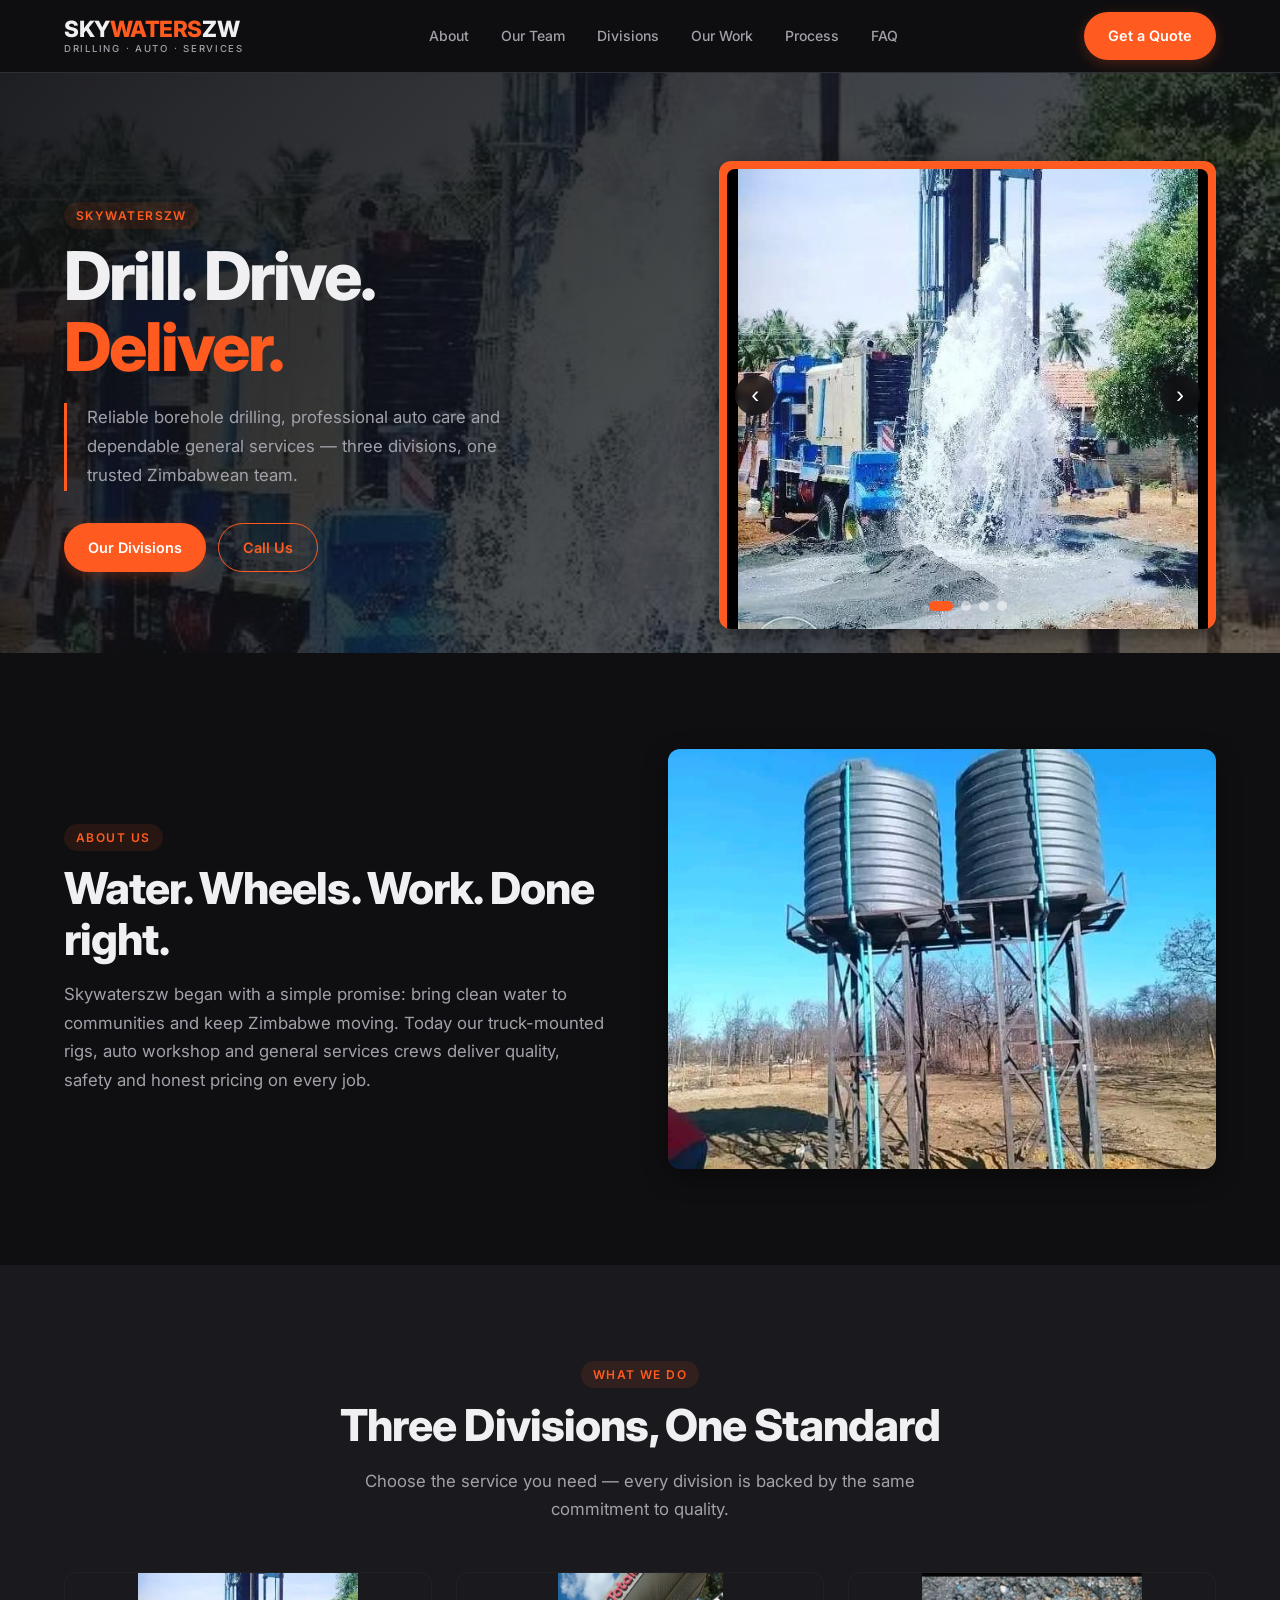
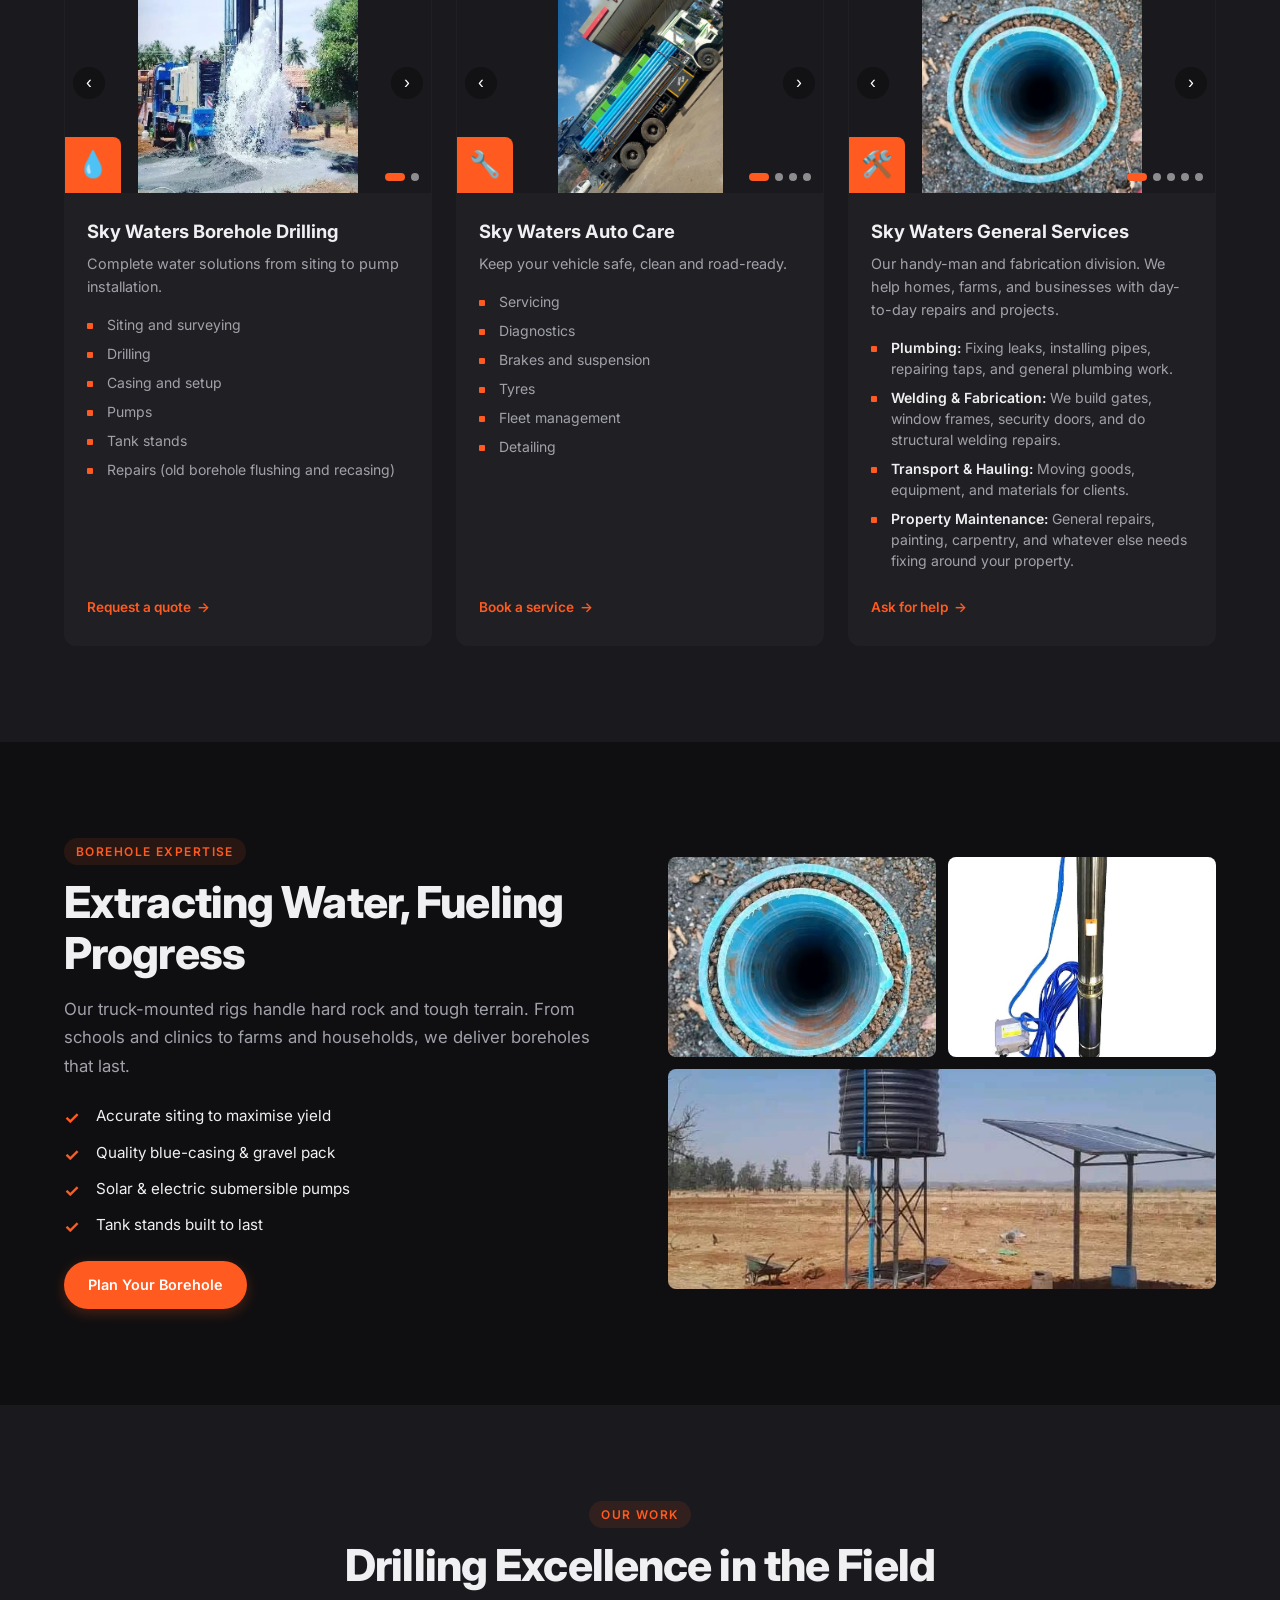
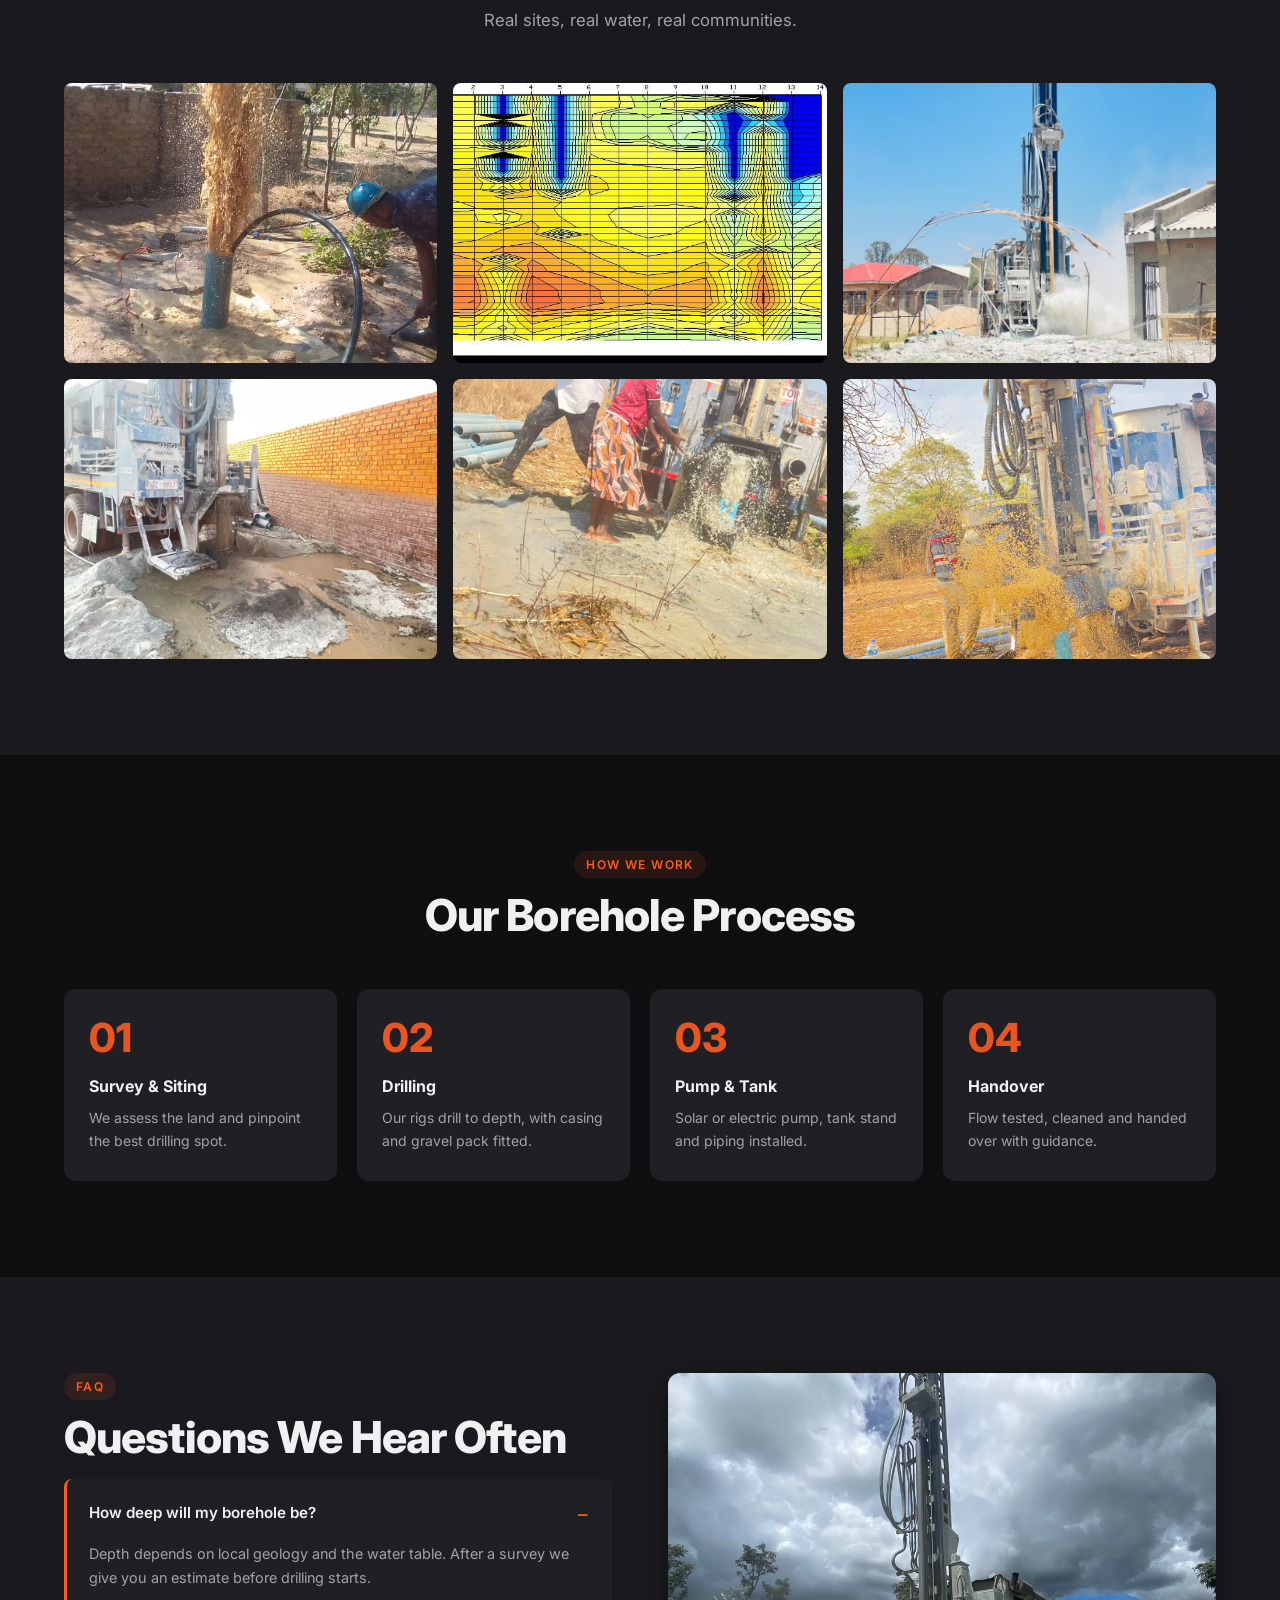
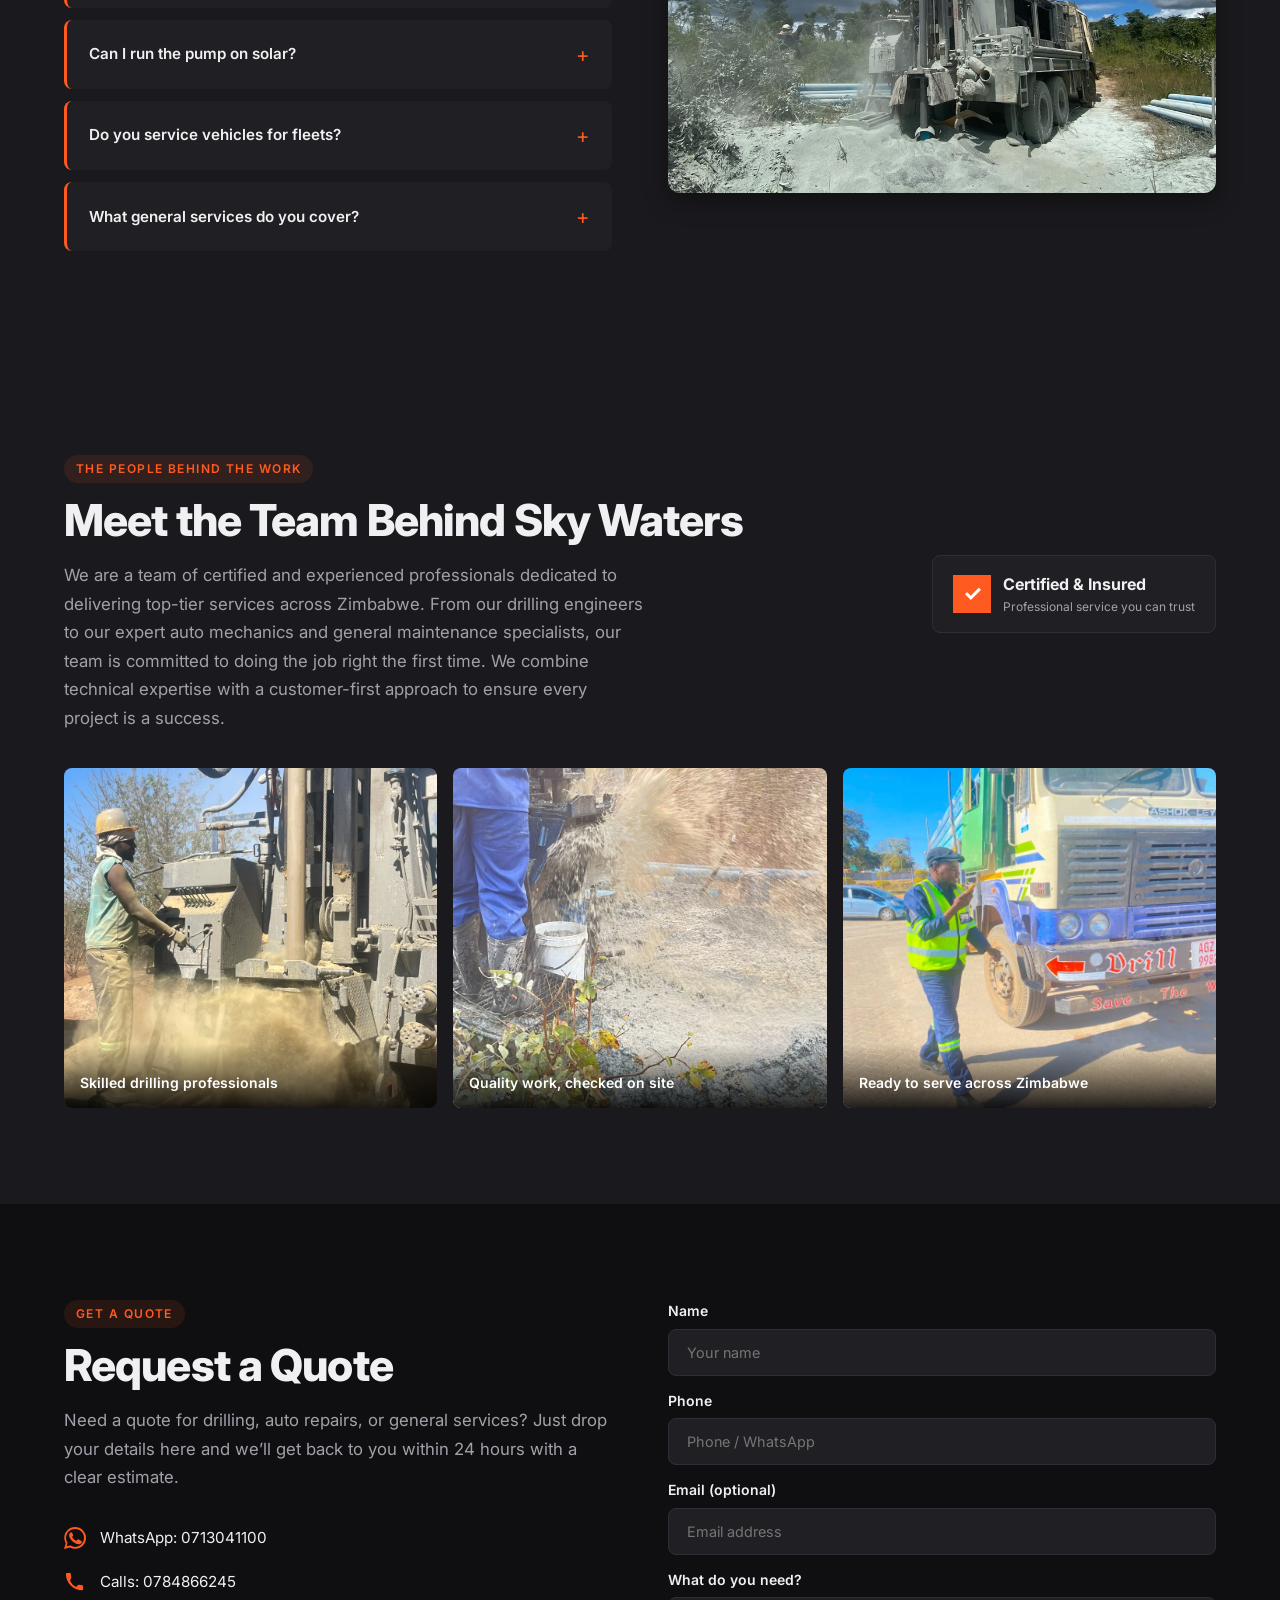
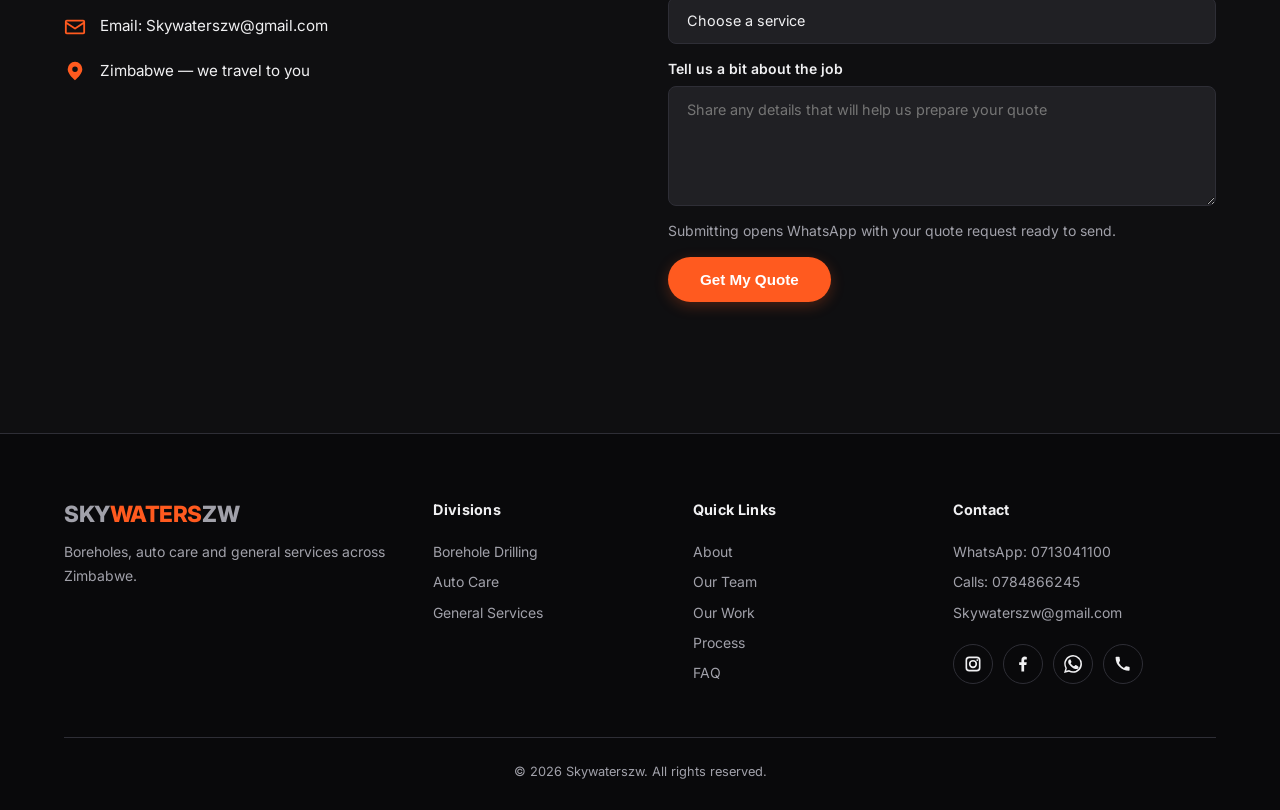
==== commit 37bb141f: "Add team section and WhatsApp quote form Co-authored-by: Copilot <223556219+Copilot@users.noreply.gi" ====
--- a/index.html
+++ b/index.html
@@ -23,6 +23,7 @@
       </a>
       <ul>
         <li><a href="#about">About</a></li>
+        <li><a href="#team">Our Team</a></li>
         <li><a href="#divisions">Divisions</a></li>
         <li><a href="#work">Our Work</a></li>
         <li><a href="#process">Process</a></li>
@@ -271,13 +272,32 @@
     </div>
   </section>
 
+  <!-- ==================== TEAM ==================== -->
+  <section id="team" class="section-pad alt-bg team-section">
+    <div class="w">
+      <div class="team-intro">
+        <div>
+          <span class="section-label">The People Behind the Work</span>
+          <h2>Meet the Team Behind Sky Waters</h2>
+          <p class="subtitle">We are a team of certified and experienced professionals dedicated to delivering top-tier services across Zimbabwe. From our drilling engineers to our expert auto mechanics and general maintenance specialists, our team is committed to doing the job right the first time. We combine technical expertise with a customer-first approach to ensure every project is a success.</p>
+        </div>
+        <div class="team-trust"><span aria-hidden="true">✓</span><div><strong>Certified &amp; Insured</strong><small>Professional service you can trust</small></div></div>
+      </div>
+      <div class="team-gallery">
+        <figure><img src="Images/Team/WhatsApp%20Image%202026-10-20%20at%2016.57.37.jpeg" alt="Sky Waters drilling professional operating a borehole rig" loading="lazy"><figcaption>Skilled drilling professionals</figcaption></figure>
+        <figure><img src="Images/Team/WhatsApp%20Image%202026-10-20%20at%2016.57.38%20(1).jpeg" alt="Sky Waters team member monitoring a borehole water test" loading="lazy"><figcaption>Quality work, checked on site</figcaption></figure>
+        <figure><img src="Images/Team/WhatsApp%20Image%202026-10-20%20at%2016.57.38.jpeg" alt="Sky Waters team member beside a drilling truck" loading="lazy"><figcaption>Ready to serve across Zimbabwe</figcaption></figure>
+      </div>
+    </div>
+  </section>
+
   <!-- ==================== CONTACT ==================== -->
   <section id="contact" class="section-pad cta">
     <div class="w contact-grid">
       <div>
-        <span class="section-label">Get In Touch</span>
-        <h2>Let’s Get Your Project Started</h2>
-        <p class="subtitle">Tell us what you need — a borehole, a service or a repair — and we’ll respond quickly with a quote.</p>
+        <span class="section-label">Get a Quote</span>
+        <h2>Request a Quote</h2>
+        <p class="subtitle">Need a quote for drilling, auto repairs, or general services? Just drop your details here and we’ll get back to you within 24 hours with a clear estimate.</p>
         <ul class="contact-list">
           <li>
             <svg viewBox="0 0 24 24" aria-hidden="true"><path d="M20.5 3.5A11.8 11.8 0 0 0 12.1 0C5.6 0 .3 5.3.3 11.8c0 2.1.6 4.1 1.6 5.9L0 24l6.5-1.7a11.8 11.8 0 0 0 5.6 1.4h.1c6.5 0 11.8-5.3 11.8-11.8a11.8 11.8 0 0 0-3.5-8.4zM12.2 21.7a9.8 9.8 0 0 1-5-1.4l-.4-.2-3.9 1 1-3.8-.3-.4a9.8 9.8 0 1 1 8.6 4.8zm5.4-7.3c-.3-.2-1.8-.9-2.1-1s-.5-.2-.7.2-.8 1-1 1.2-.4.2-.7.1a8 8 0 0 1-2.4-1.5 9 9 0 0 1-1.7-2.1c-.2-.3 0-.5.1-.7l.5-.6c.2-.2.2-.4.3-.6s0-.4 0-.6-.7-1.7-.9-2.3c-.3-.6-.5-.5-.7-.5h-.6c-.2 0-.6.1-.9.4s-1.2 1.2-1.2 2.9 1.2 3.3 1.4 3.5 2.4 3.7 5.9 5.1c.8.4 1.5.6 2 .7.8.3 1.6.2 2.2.1.7-.1 1.8-.7 2.1-1.4s.3-1.3.2-1.4-.2-.3-.5-.5z"/></svg>
@@ -298,15 +318,20 @@
         </ul>
       </div>
       <form class="contact-form" id="contactForm">
-        <input placeholder="Your name" required>
-        <input placeholder="Phone / WhatsApp" required>
-        <select>
+        <label class="quote-field" for="quote-name">Name<input id="quote-name" name="name" autocomplete="name" placeholder="Your name" required></label>
+        <label class="quote-field" for="quote-phone">Phone<input id="quote-phone" name="phone" type="tel" autocomplete="tel" placeholder="Phone / WhatsApp" required></label>
+        <label class="quote-field" for="quote-email">Email (optional)<input id="quote-email" name="email" type="email" autocomplete="email" placeholder="Email address"></label>
+        <label class="quote-field" for="quote-service">What do you need?<select id="quote-service" name="service" required>
+          <option value="" selected disabled>Choose a service</option>
           <option>Borehole Drilling</option>
           <option>Auto Care</option>
           <option>General Services</option>
-        </select>
-        <textarea rows="4" placeholder="Tell us about your job"></textarea>
-        <button class="btn" type="submit">Send Request →</button>
+          <option>Other</option>
+        </select></label>
+        <label class="quote-field" for="quote-message">Tell us a bit about the job<textarea id="quote-message" name="message" rows="4" placeholder="Share any details that will help us prepare your quote" required></textarea></label>
+        <p class="quote-note">Submitting opens WhatsApp with your quote request ready to send.</p>
+        <button class="btn" type="submit">Get My Quote</button>
+        <p id="quote-status" class="quote-status" role="status" aria-live="polite"></p>
       </form>
     </div>
   </section>
@@ -328,6 +353,7 @@
         <div>
           <h4>Quick Links</h4>
           <a href="#about">About</a>
+          <a href="#team">Our Team</a>
           <a href="#work">Our Work</a>
           <a href="#process">Process</a>
           <a href="#faq">FAQ</a>
--- a/styles.css
+++ b/styles.css
@@ -941,6 +941,155 @@
   font-size: 0.95rem;
 }
 
+.quote-field {
+  display: grid;
+  gap: 6px;
+  color: var(--tx);
+  font-size: 0.875rem;
+  font-weight: 600;
+}
+
+.quote-note,
+.quote-status {
+  color: var(--mu);
+  font-size: 0.875rem;
+}
+
+.quote-status {
+  min-height: 1.5em;
+  color: var(--ac-soft);
+}
+
+.quote-status a {
+  text-decoration: underline;
+  text-underline-offset: 3px;
+}
+
+.quote-field input:focus-visible,
+.quote-field select:focus-visible,
+.quote-field textarea:focus-visible {
+  outline: 2px solid var(--ac);
+  outline-offset: 2px;
+}
+
+/* ---------- TEAM ---------- */
+.team-intro {
+  display: grid;
+  grid-template-columns: minmax(0, 1fr) auto;
+  align-items: center;
+  gap: 32px;
+  margin-bottom: 36px;
+}
+
+.team-intro > div:first-child {
+  max-width: 780px;
+}
+
+.team-trust {
+  display: flex;
+  align-items: center;
+  gap: 12px;
+  padding: 16px 20px;
+  border: 1px solid var(--ln);
+  border-radius: var(--radius-sm);
+  background: var(--card);
+  white-space: nowrap;
+}
+
+.team-trust > span {
+  display: grid;
+  place-items: center;
+  width: 38px;
+  height: 38px;
+  background: var(--ac);
+  color: #fff;
+  font-size: 22px;
+  font-weight: 700;
+}
+
+.team-trust strong,
+.team-trust small {
+  display: block;
+}
+
+.team-trust small {
+  color: var(--mu);
+  font-size: 0.75rem;
+}
+
+.team-gallery {
+  display: grid;
+  grid-template-columns: repeat(3, minmax(0, 1fr));
+  gap: 16px;
+}
+
+.team-gallery figure {
+  position: relative;
+  min-width: 0;
+  overflow: hidden;
+  border-radius: var(--radius-sm);
+  background: var(--card);
+}
+
+.team-gallery img {
+  width: 100%;
+  height: 340px;
+  object-fit: cover;
+  transition: transform var(--transition);
+}
+
+.team-gallery figure:hover img {
+  transform: scale(1.03);
+}
+
+.team-gallery figcaption {
+  position: absolute;
+  inset: auto 0 0;
+  padding: 28px 16px 14px;
+  background: linear-gradient(transparent, rgba(0, 0, 0, 0.85));
+  color: #fff;
+  font-size: 0.875rem;
+  font-weight: 600;
+}
+
+@media (max-width: 760px) {
+  .team-section {
+    padding-block: 56px;
+  }
+
+  .team-intro {
+    grid-template-columns: 1fr;
+    gap: 20px;
+    margin-bottom: 24px;
+  }
+
+  .team-trust {
+    justify-self: start;
+  }
+
+  .team-gallery {
+    grid-template-columns: repeat(2, minmax(0, 1fr));
+    gap: 10px;
+  }
+
+  .team-gallery img {
+    height: 170px;
+  }
+
+  .team-gallery figure:last-child {
+    grid-column: 1 / -1;
+  }
+
+  .team-gallery figure:last-child img {
+    height: 150px;
+  }
+
+  .team-gallery figcaption {
+    padding: 24px 10px 9px;
+    font-size: 0.75rem;
+  }
+}
+
 /* ---------- FOOTER ---------- */
 footer {
   background: #09090b;
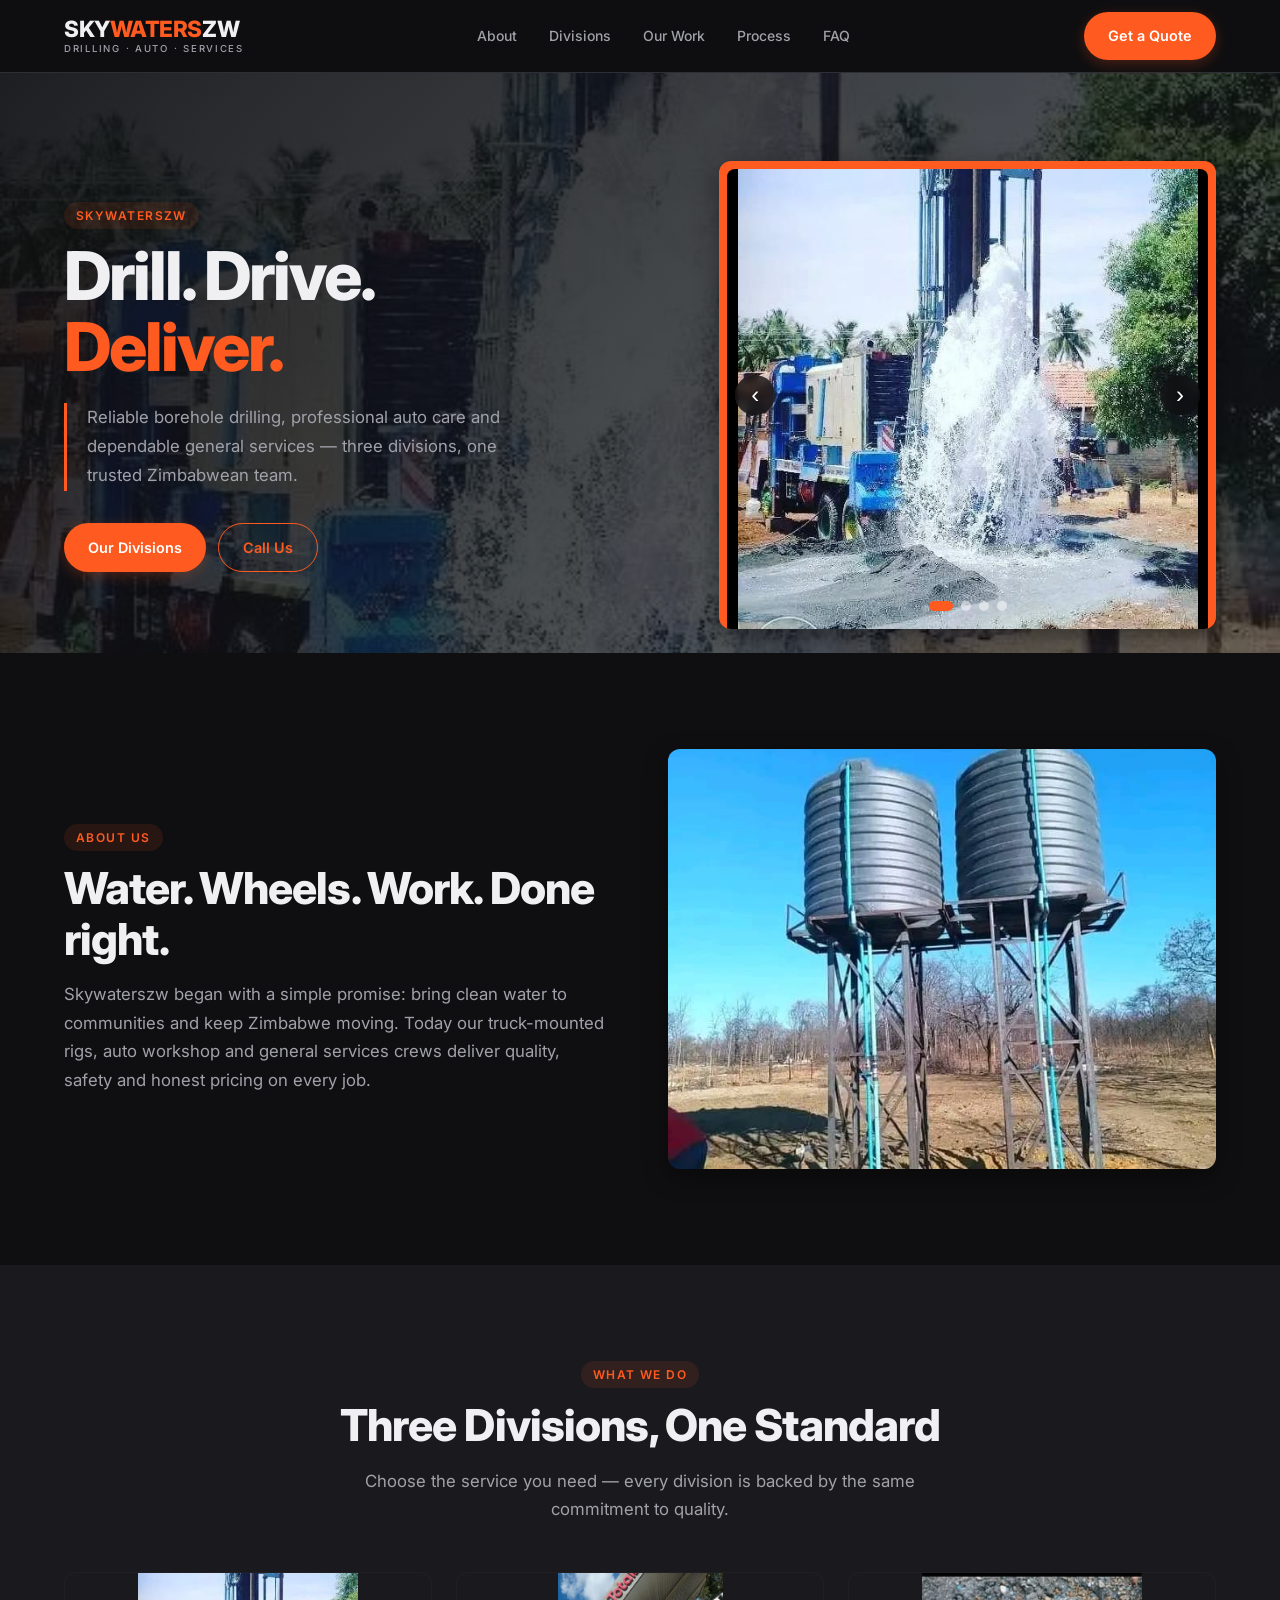
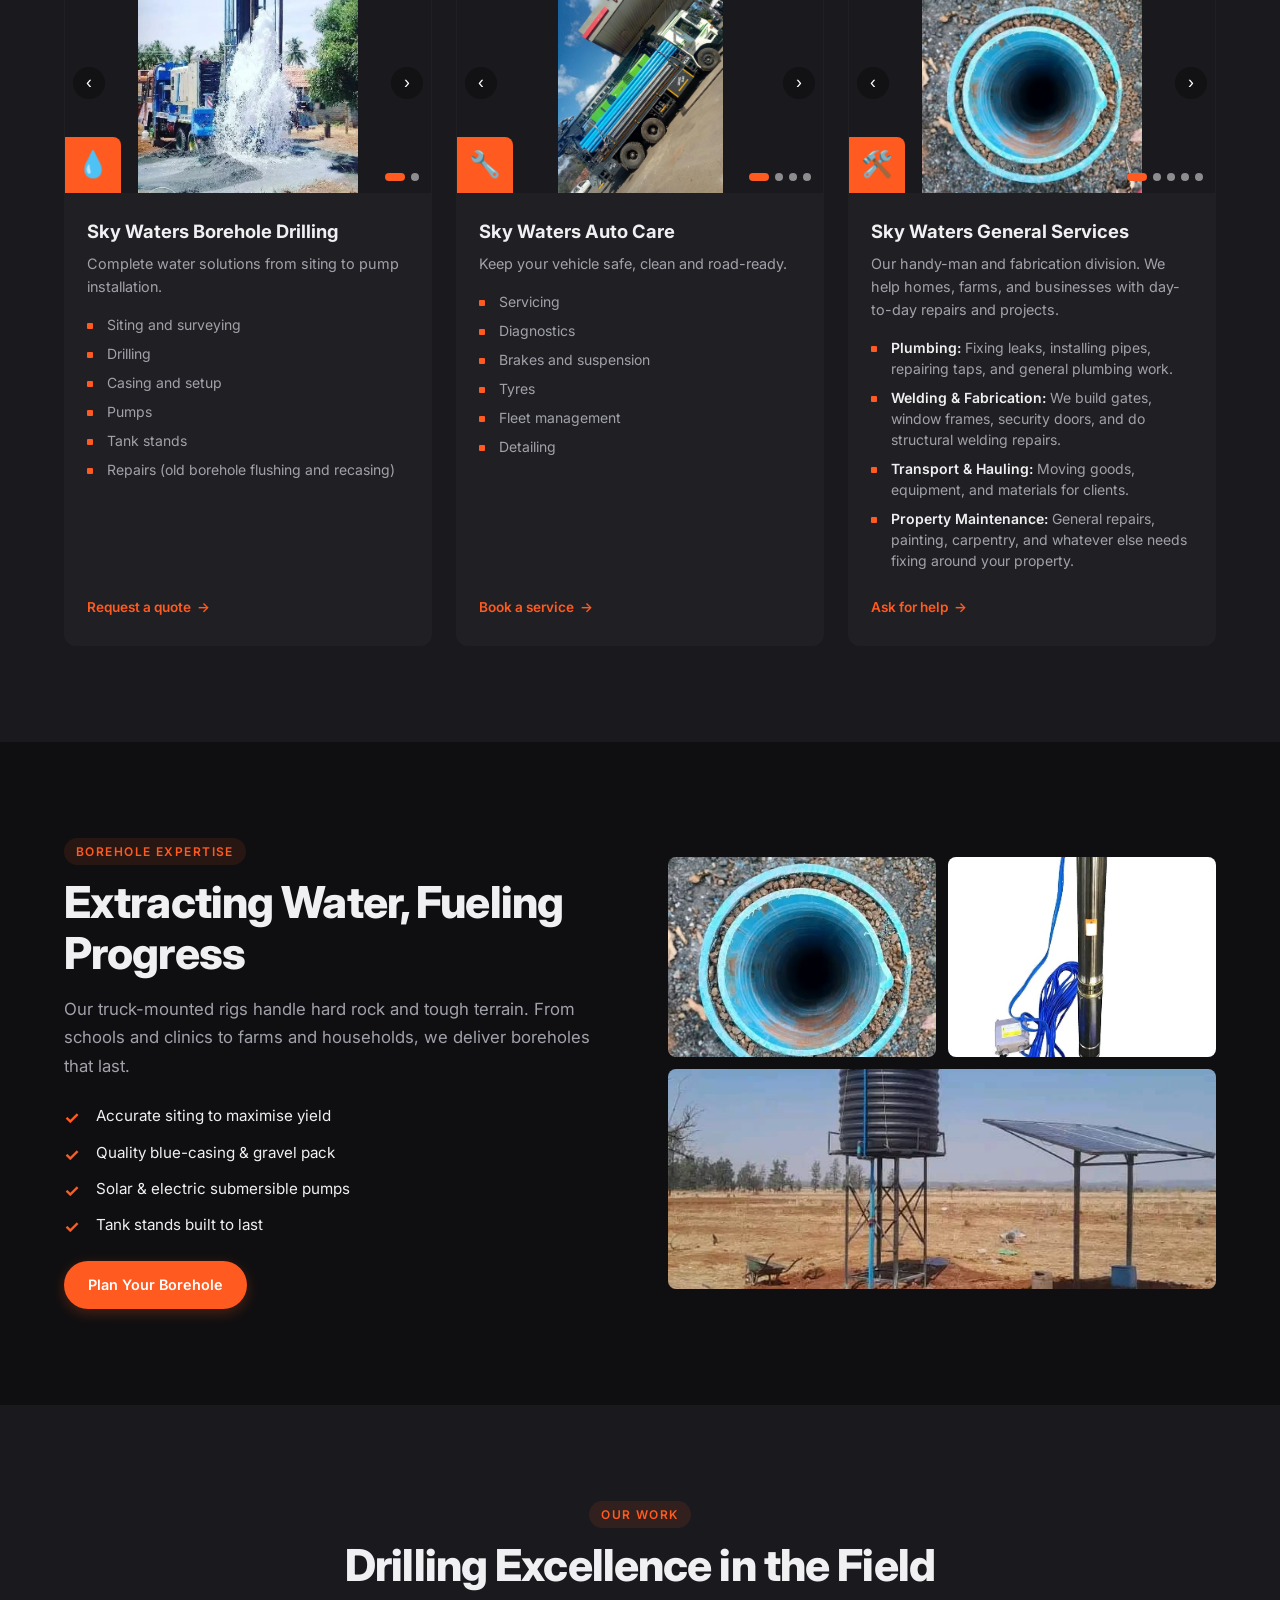
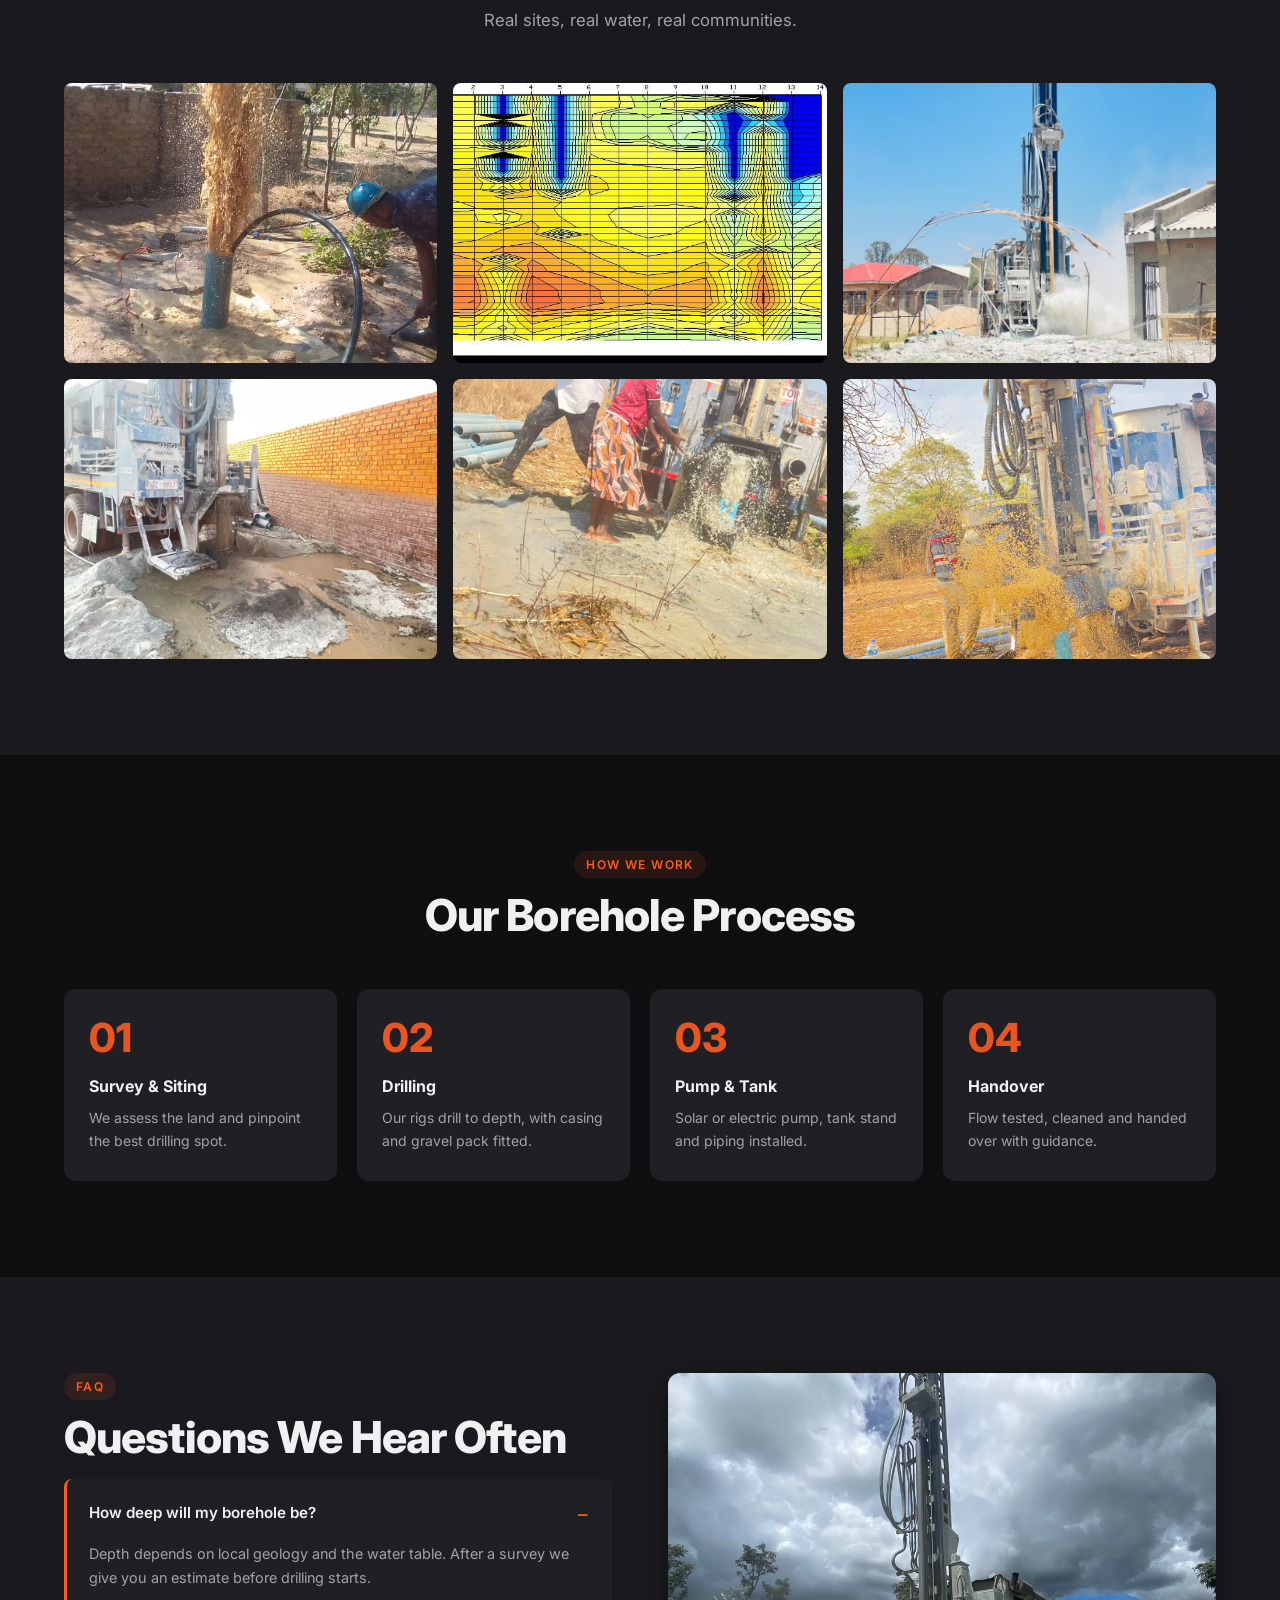
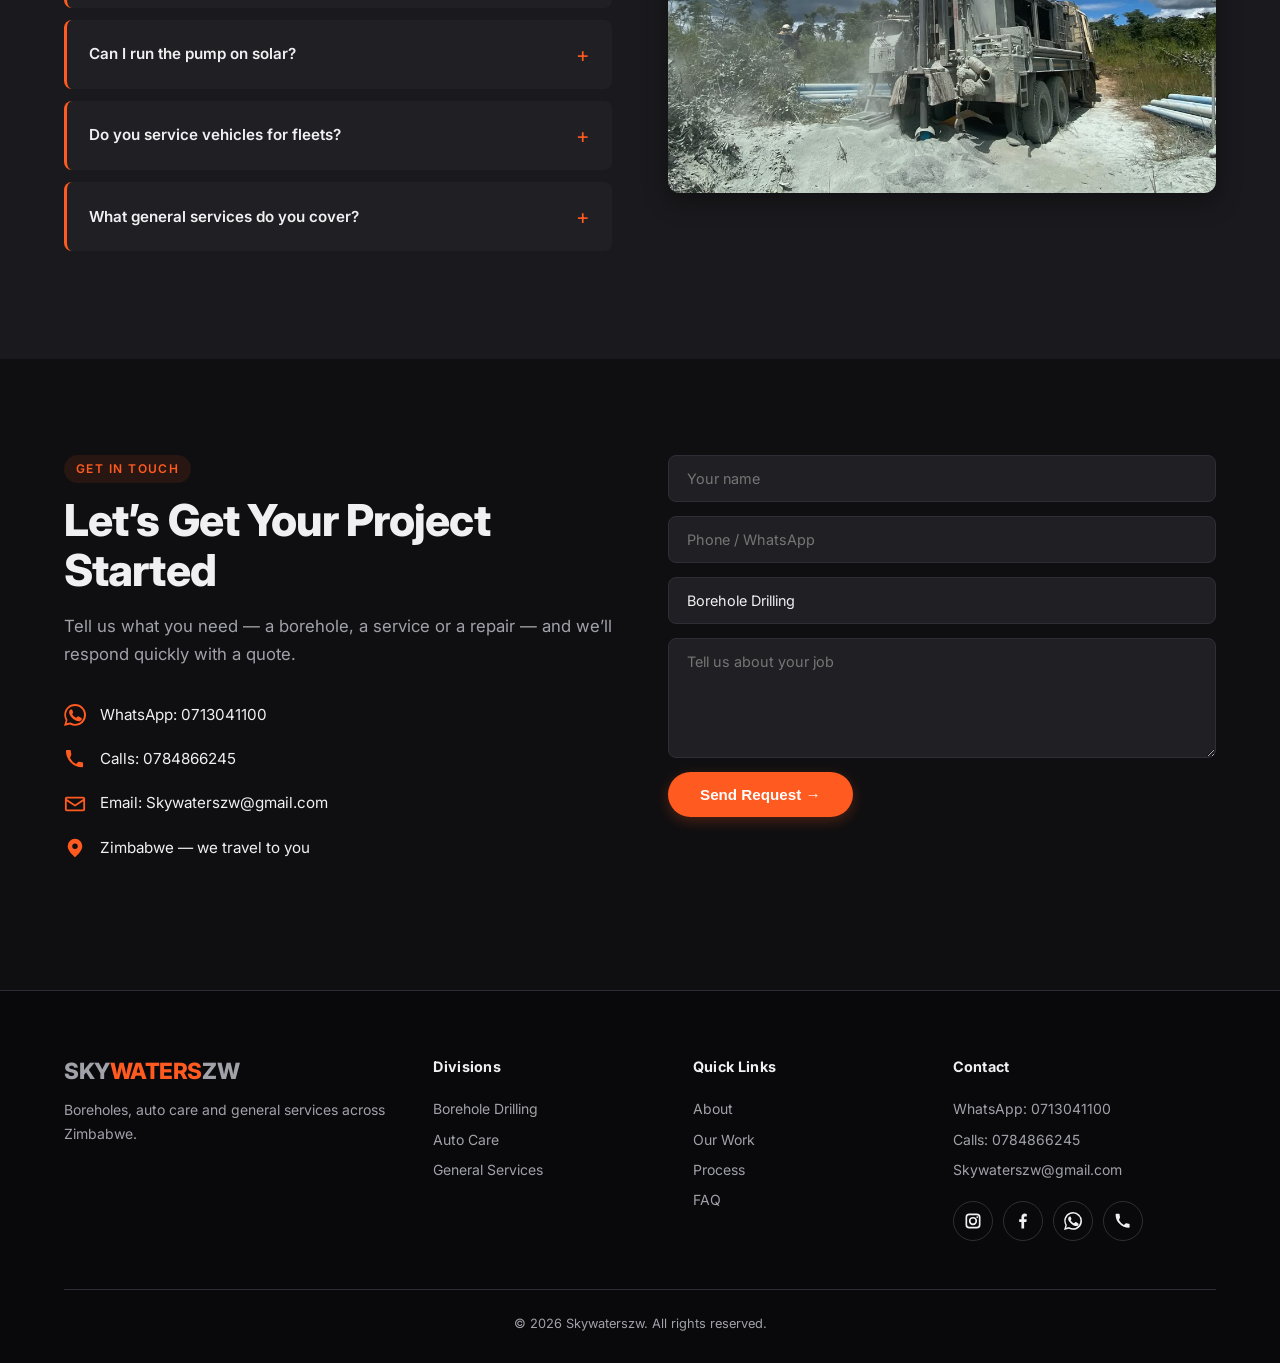
==== commit 3eb1d435: "Revert "Add team section and WhatsApp quote form" This reverts commit 37bb141f09d6f3750bb1f15e6829a7" ====
--- a/index.html
+++ b/index.html
@@ -23,7 +23,6 @@
       </a>
       <ul>
         <li><a href="#about">About</a></li>
-        <li><a href="#team">Our Team</a></li>
         <li><a href="#divisions">Divisions</a></li>
         <li><a href="#work">Our Work</a></li>
         <li><a href="#process">Process</a></li>
@@ -272,32 +271,13 @@
     </div>
   </section>
 
-  <!-- ==================== TEAM ==================== -->
-  <section id="team" class="section-pad alt-bg team-section">
-    <div class="w">
-      <div class="team-intro">
-        <div>
-          <span class="section-label">The People Behind the Work</span>
-          <h2>Meet the Team Behind Sky Waters</h2>
-          <p class="subtitle">We are a team of certified and experienced professionals dedicated to delivering top-tier services across Zimbabwe. From our drilling engineers to our expert auto mechanics and general maintenance specialists, our team is committed to doing the job right the first time. We combine technical expertise with a customer-first approach to ensure every project is a success.</p>
-        </div>
-        <div class="team-trust"><span aria-hidden="true">✓</span><div><strong>Certified &amp; Insured</strong><small>Professional service you can trust</small></div></div>
-      </div>
-      <div class="team-gallery">
-        <figure><img src="Images/Team/WhatsApp%20Image%202026-10-20%20at%2016.57.37.jpeg" alt="Sky Waters drilling professional operating a borehole rig" loading="lazy"><figcaption>Skilled drilling professionals</figcaption></figure>
-        <figure><img src="Images/Team/WhatsApp%20Image%202026-10-20%20at%2016.57.38%20(1).jpeg" alt="Sky Waters team member monitoring a borehole water test" loading="lazy"><figcaption>Quality work, checked on site</figcaption></figure>
-        <figure><img src="Images/Team/WhatsApp%20Image%202026-10-20%20at%2016.57.38.jpeg" alt="Sky Waters team member beside a drilling truck" loading="lazy"><figcaption>Ready to serve across Zimbabwe</figcaption></figure>
-      </div>
-    </div>
-  </section>
-
   <!-- ==================== CONTACT ==================== -->
   <section id="contact" class="section-pad cta">
     <div class="w contact-grid">
       <div>
-        <span class="section-label">Get a Quote</span>
-        <h2>Request a Quote</h2>
-        <p class="subtitle">Need a quote for drilling, auto repairs, or general services? Just drop your details here and we’ll get back to you within 24 hours with a clear estimate.</p>
+        <span class="section-label">Get In Touch</span>
+        <h2>Let’s Get Your Project Started</h2>
+        <p class="subtitle">Tell us what you need — a borehole, a service or a repair — and we’ll respond quickly with a quote.</p>
         <ul class="contact-list">
           <li>
             <svg viewBox="0 0 24 24" aria-hidden="true"><path d="M20.5 3.5A11.8 11.8 0 0 0 12.1 0C5.6 0 .3 5.3.3 11.8c0 2.1.6 4.1 1.6 5.9L0 24l6.5-1.7a11.8 11.8 0 0 0 5.6 1.4h.1c6.5 0 11.8-5.3 11.8-11.8a11.8 11.8 0 0 0-3.5-8.4zM12.2 21.7a9.8 9.8 0 0 1-5-1.4l-.4-.2-3.9 1 1-3.8-.3-.4a9.8 9.8 0 1 1 8.6 4.8zm5.4-7.3c-.3-.2-1.8-.9-2.1-1s-.5-.2-.7.2-.8 1-1 1.2-.4.2-.7.1a8 8 0 0 1-2.4-1.5 9 9 0 0 1-1.7-2.1c-.2-.3 0-.5.1-.7l.5-.6c.2-.2.2-.4.3-.6s0-.4 0-.6-.7-1.7-.9-2.3c-.3-.6-.5-.5-.7-.5h-.6c-.2 0-.6.1-.9.4s-1.2 1.2-1.2 2.9 1.2 3.3 1.4 3.5 2.4 3.7 5.9 5.1c.8.4 1.5.6 2 .7.8.3 1.6.2 2.2.1.7-.1 1.8-.7 2.1-1.4s.3-1.3.2-1.4-.2-.3-.5-.5z"/></svg>
@@ -318,20 +298,15 @@
         </ul>
       </div>
       <form class="contact-form" id="contactForm">
-        <label class="quote-field" for="quote-name">Name<input id="quote-name" name="name" autocomplete="name" placeholder="Your name" required></label>
-        <label class="quote-field" for="quote-phone">Phone<input id="quote-phone" name="phone" type="tel" autocomplete="tel" placeholder="Phone / WhatsApp" required></label>
-        <label class="quote-field" for="quote-email">Email (optional)<input id="quote-email" name="email" type="email" autocomplete="email" placeholder="Email address"></label>
-        <label class="quote-field" for="quote-service">What do you need?<select id="quote-service" name="service" required>
-          <option value="" selected disabled>Choose a service</option>
+        <input placeholder="Your name" required>
+        <input placeholder="Phone / WhatsApp" required>
+        <select>
           <option>Borehole Drilling</option>
           <option>Auto Care</option>
           <option>General Services</option>
-          <option>Other</option>
-        </select></label>
-        <label class="quote-field" for="quote-message">Tell us a bit about the job<textarea id="quote-message" name="message" rows="4" placeholder="Share any details that will help us prepare your quote" required></textarea></label>
-        <p class="quote-note">Submitting opens WhatsApp with your quote request ready to send.</p>
-        <button class="btn" type="submit">Get My Quote</button>
-        <p id="quote-status" class="quote-status" role="status" aria-live="polite"></p>
+        </select>
+        <textarea rows="4" placeholder="Tell us about your job"></textarea>
+        <button class="btn" type="submit">Send Request →</button>
       </form>
     </div>
   </section>
@@ -353,7 +328,6 @@
         <div>
           <h4>Quick Links</h4>
           <a href="#about">About</a>
-          <a href="#team">Our Team</a>
           <a href="#work">Our Work</a>
           <a href="#process">Process</a>
           <a href="#faq">FAQ</a>
--- a/styles.css
+++ b/styles.css
@@ -941,155 +941,6 @@
   font-size: 0.95rem;
 }
 
-.quote-field {
-  display: grid;
-  gap: 6px;
-  color: var(--tx);
-  font-size: 0.875rem;
-  font-weight: 600;
-}
-
-.quote-note,
-.quote-status {
-  color: var(--mu);
-  font-size: 0.875rem;
-}
-
-.quote-status {
-  min-height: 1.5em;
-  color: var(--ac-soft);
-}
-
-.quote-status a {
-  text-decoration: underline;
-  text-underline-offset: 3px;
-}
-
-.quote-field input:focus-visible,
-.quote-field select:focus-visible,
-.quote-field textarea:focus-visible {
-  outline: 2px solid var(--ac);
-  outline-offset: 2px;
-}
-
-/* ---------- TEAM ---------- */
-.team-intro {
-  display: grid;
-  grid-template-columns: minmax(0, 1fr) auto;
-  align-items: center;
-  gap: 32px;
-  margin-bottom: 36px;
-}
-
-.team-intro > div:first-child {
-  max-width: 780px;
-}
-
-.team-trust {
-  display: flex;
-  align-items: center;
-  gap: 12px;
-  padding: 16px 20px;
-  border: 1px solid var(--ln);
-  border-radius: var(--radius-sm);
-  background: var(--card);
-  white-space: nowrap;
-}
-
-.team-trust > span {
-  display: grid;
-  place-items: center;
-  width: 38px;
-  height: 38px;
-  background: var(--ac);
-  color: #fff;
-  font-size: 22px;
-  font-weight: 700;
-}
-
-.team-trust strong,
-.team-trust small {
-  display: block;
-}
-
-.team-trust small {
-  color: var(--mu);
-  font-size: 0.75rem;
-}
-
-.team-gallery {
-  display: grid;
-  grid-template-columns: repeat(3, minmax(0, 1fr));
-  gap: 16px;
-}
-
-.team-gallery figure {
-  position: relative;
-  min-width: 0;
-  overflow: hidden;
-  border-radius: var(--radius-sm);
-  background: var(--card);
-}
-
-.team-gallery img {
-  width: 100%;
-  height: 340px;
-  object-fit: cover;
-  transition: transform var(--transition);
-}
-
-.team-gallery figure:hover img {
-  transform: scale(1.03);
-}
-
-.team-gallery figcaption {
-  position: absolute;
-  inset: auto 0 0;
-  padding: 28px 16px 14px;
-  background: linear-gradient(transparent, rgba(0, 0, 0, 0.85));
-  color: #fff;
-  font-size: 0.875rem;
-  font-weight: 600;
-}
-
-@media (max-width: 760px) {
-  .team-section {
-    padding-block: 56px;
-  }
-
-  .team-intro {
-    grid-template-columns: 1fr;
-    gap: 20px;
-    margin-bottom: 24px;
-  }
-
-  .team-trust {
-    justify-self: start;
-  }
-
-  .team-gallery {
-    grid-template-columns: repeat(2, minmax(0, 1fr));
-    gap: 10px;
-  }
-
-  .team-gallery img {
-    height: 170px;
-  }
-
-  .team-gallery figure:last-child {
-    grid-column: 1 / -1;
-  }
-
-  .team-gallery figure:last-child img {
-    height: 150px;
-  }
-
-  .team-gallery figcaption {
-    padding: 24px 10px 9px;
-    font-size: 0.75rem;
-  }
-}
-
 /* ---------- FOOTER ---------- */
 footer {
   background: #09090b;
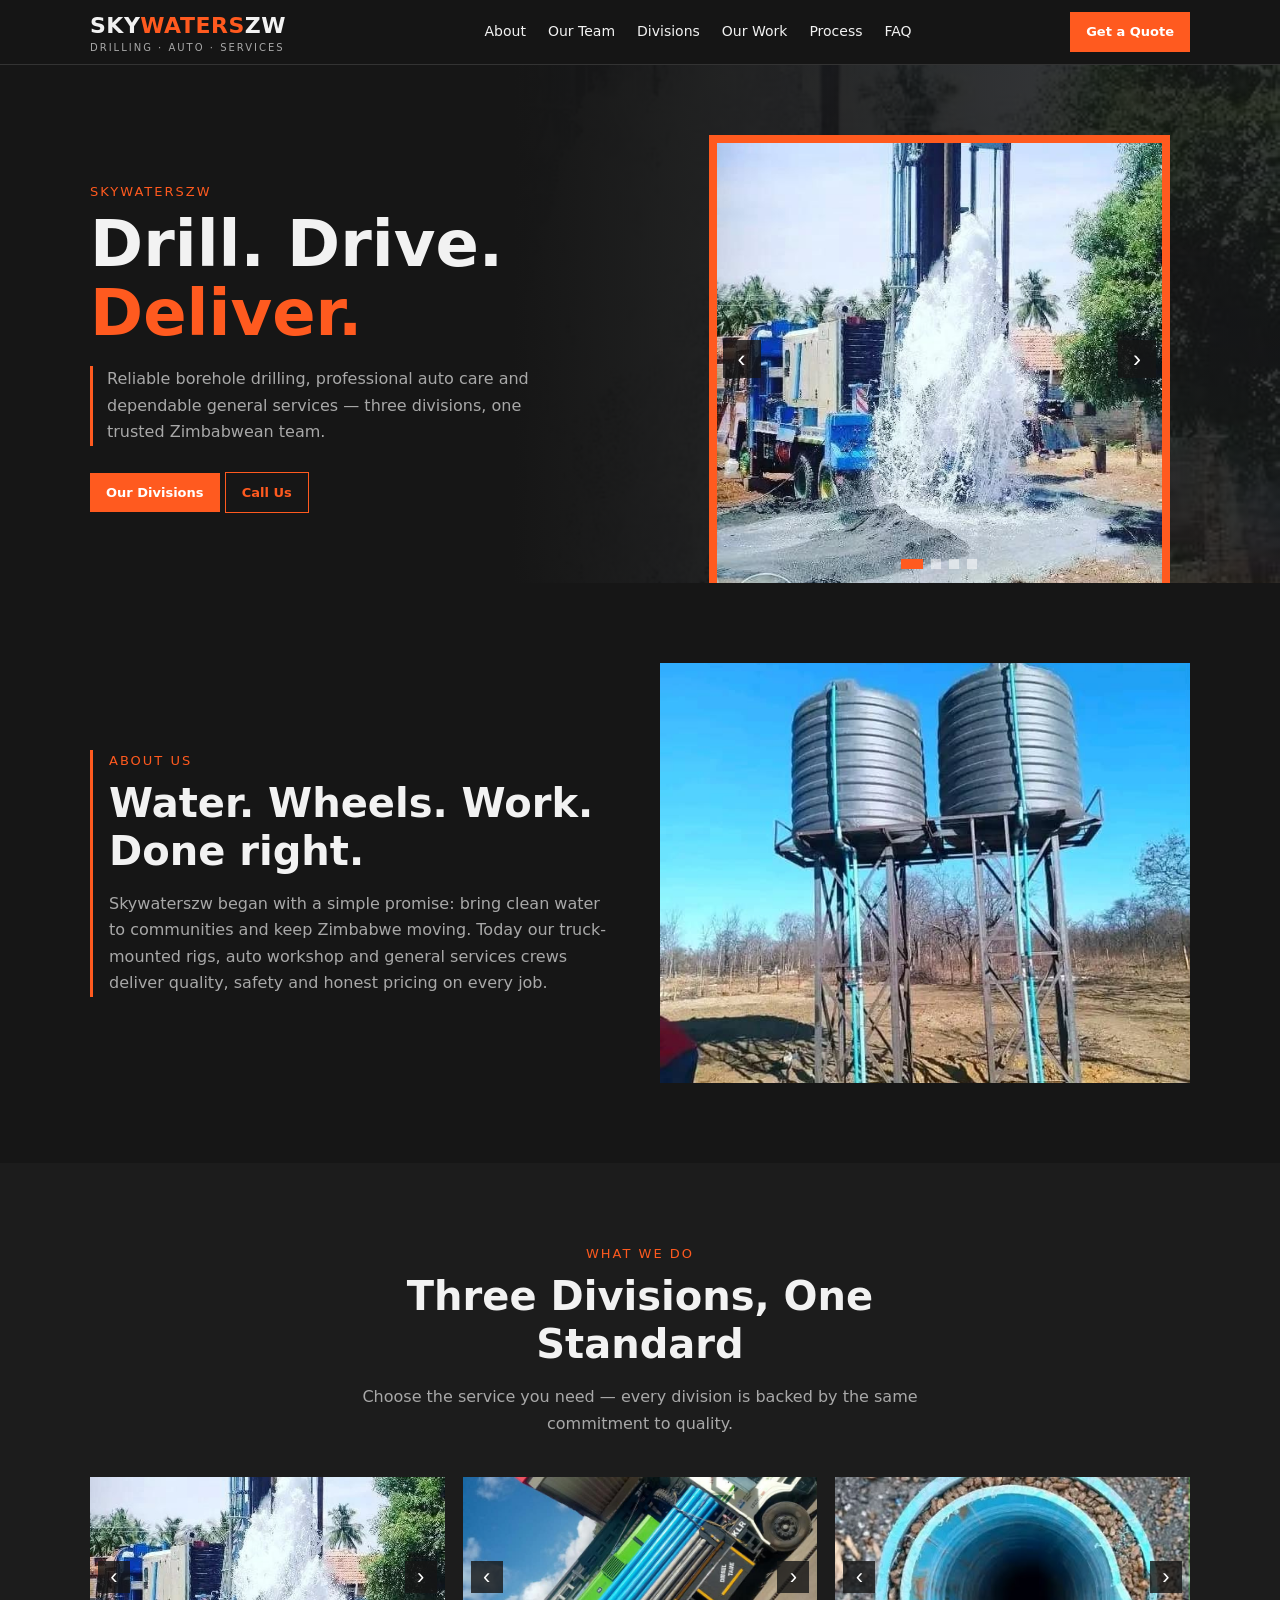
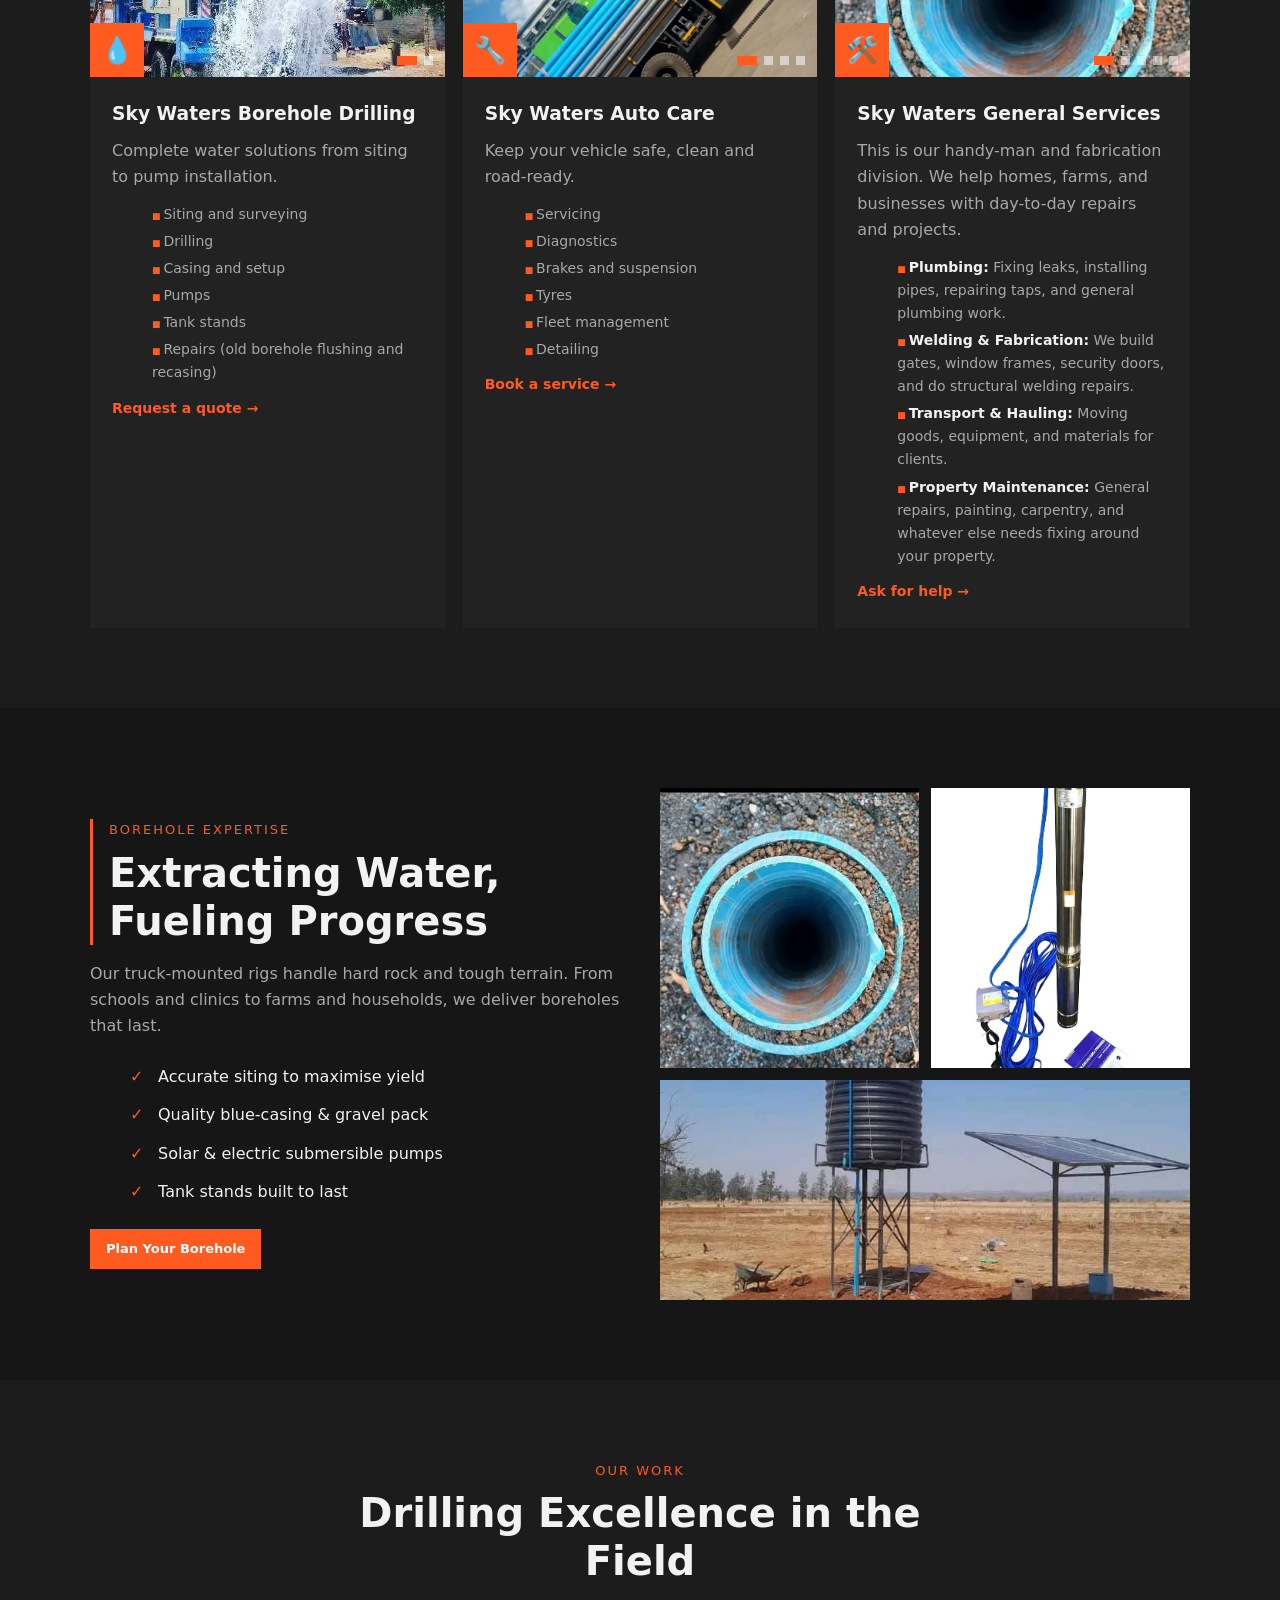
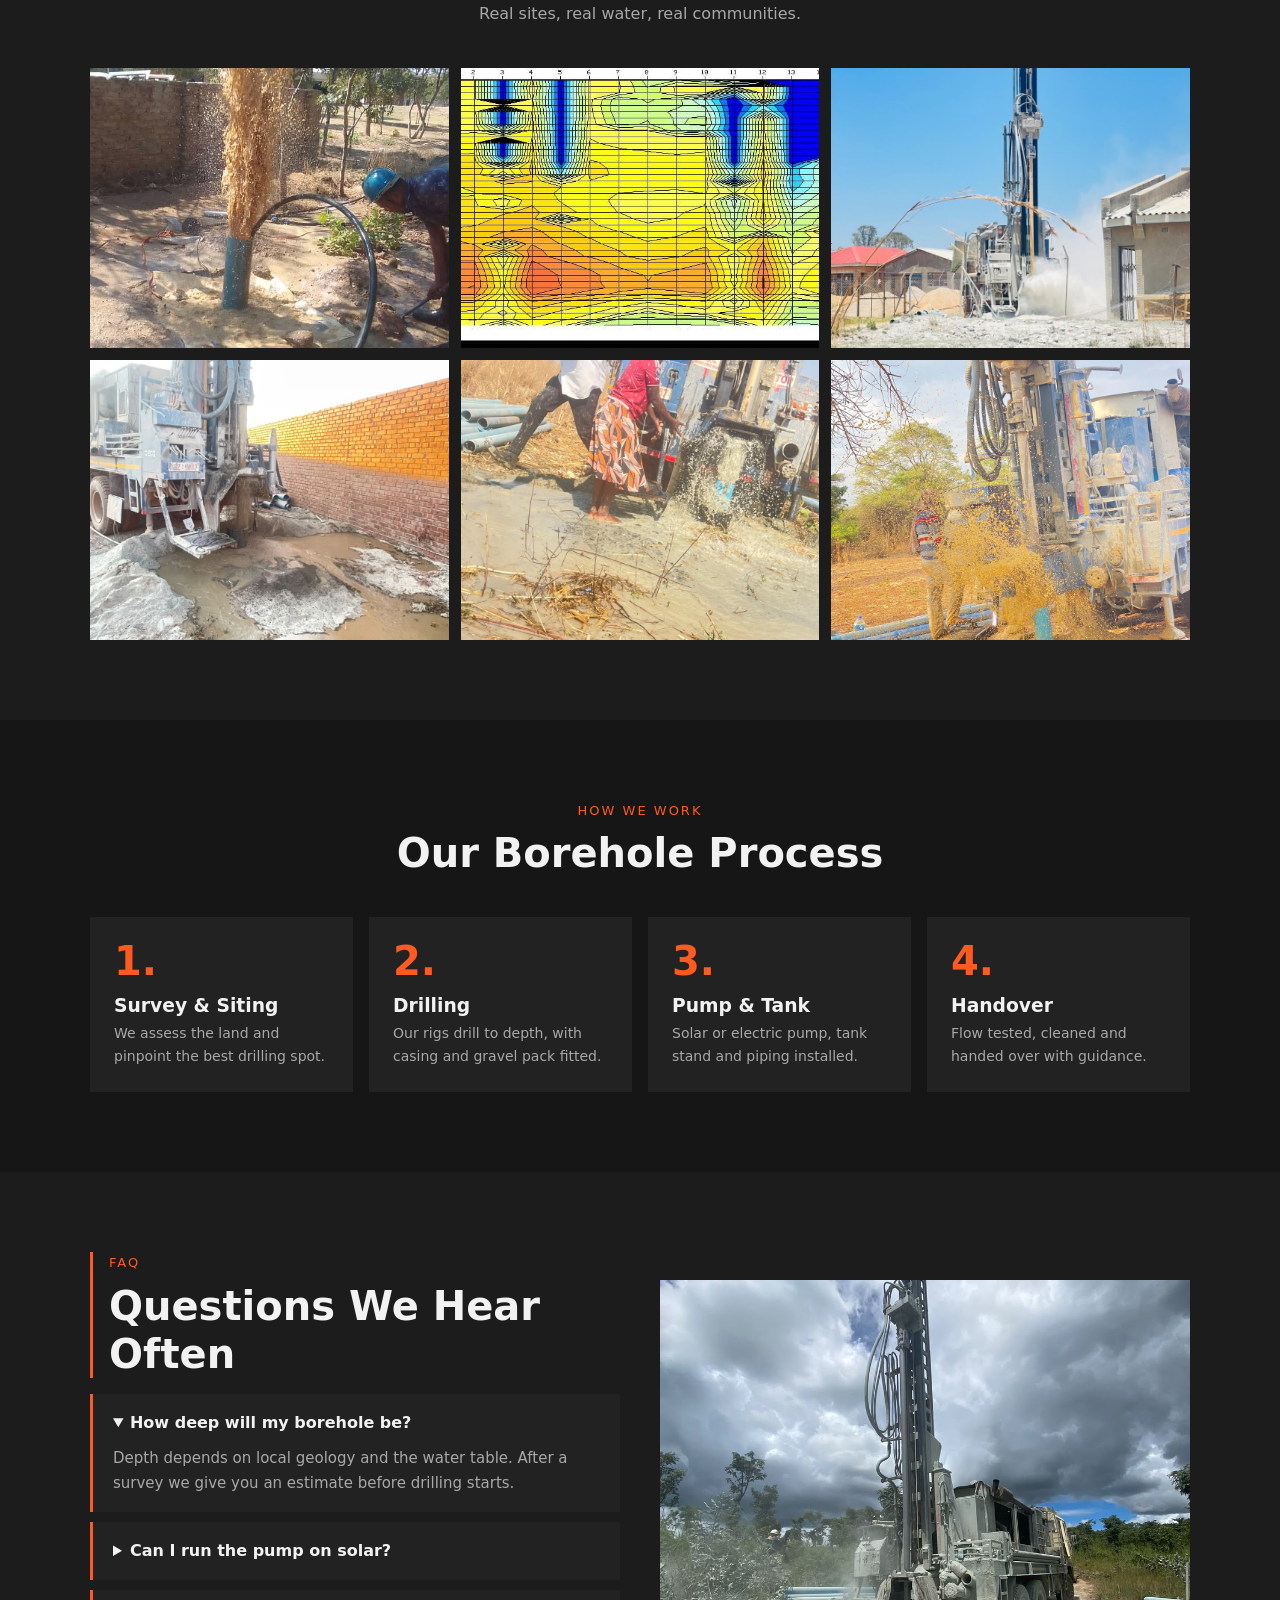
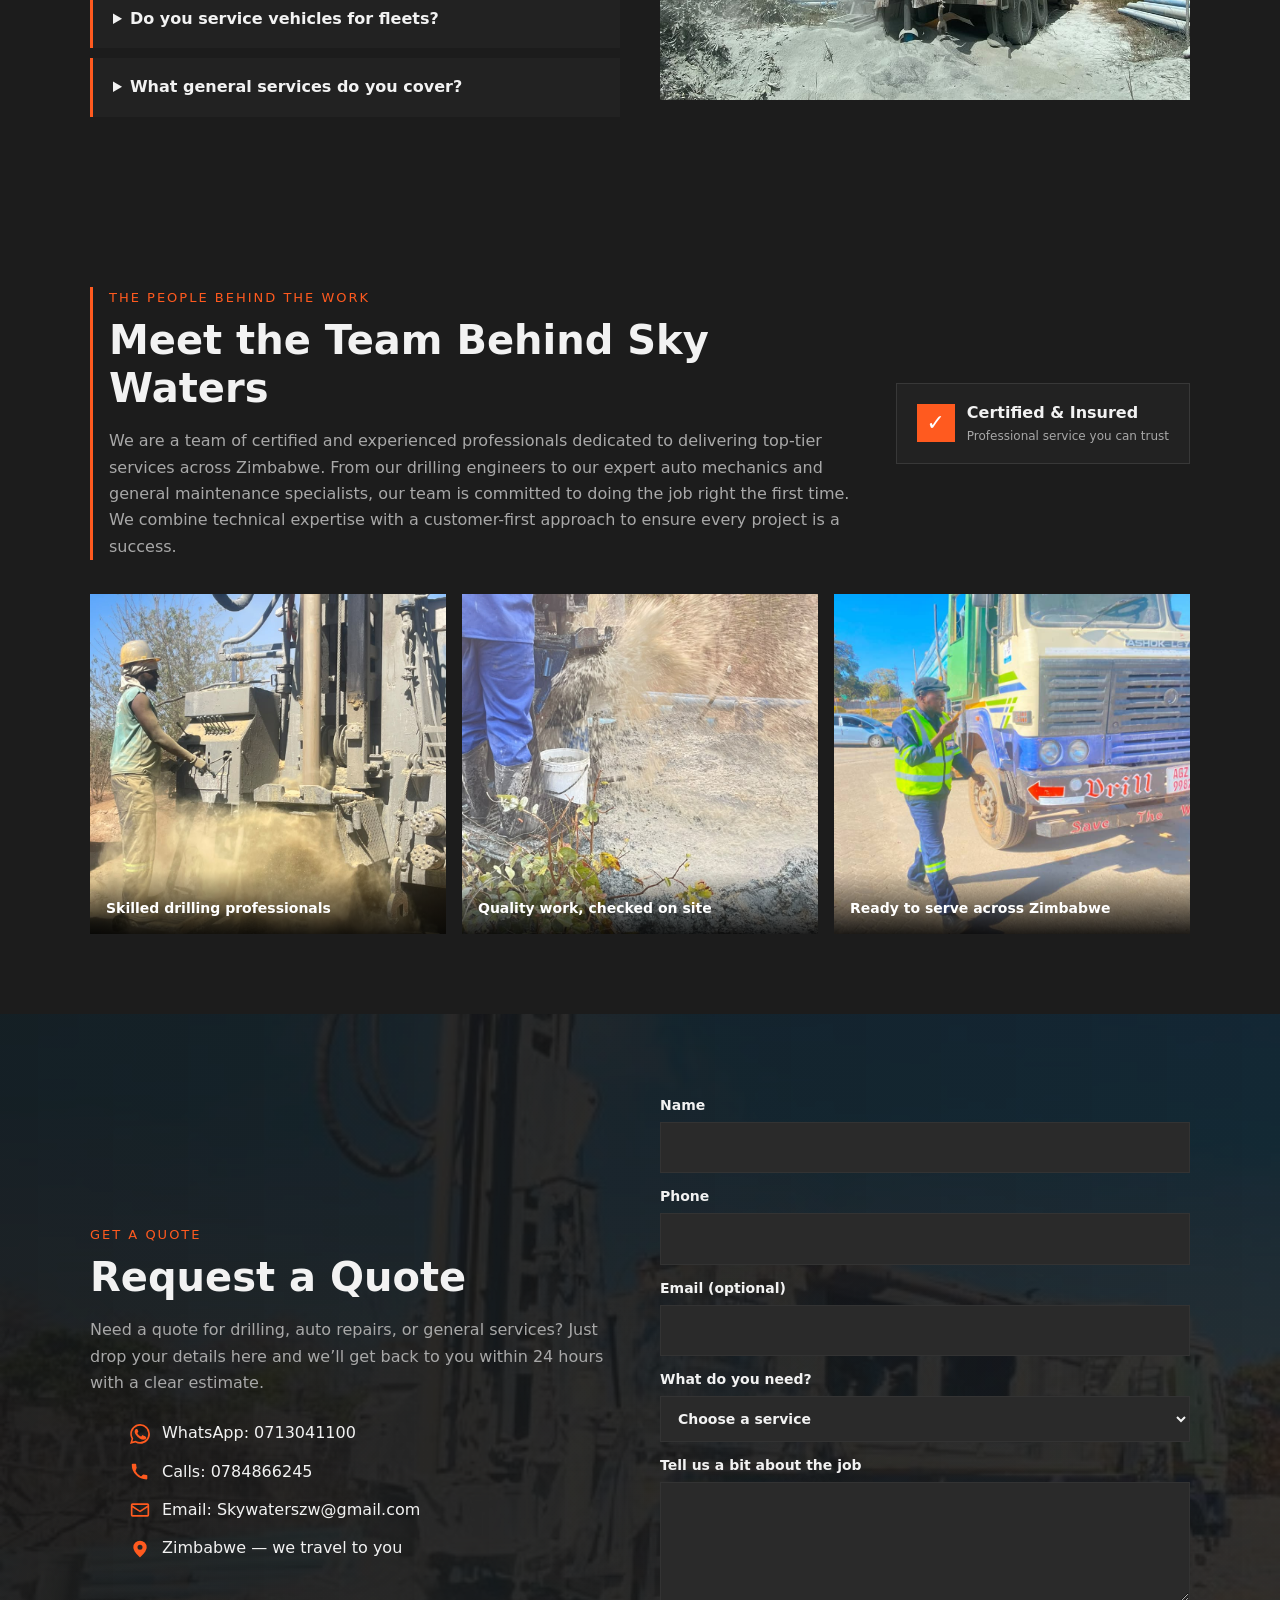
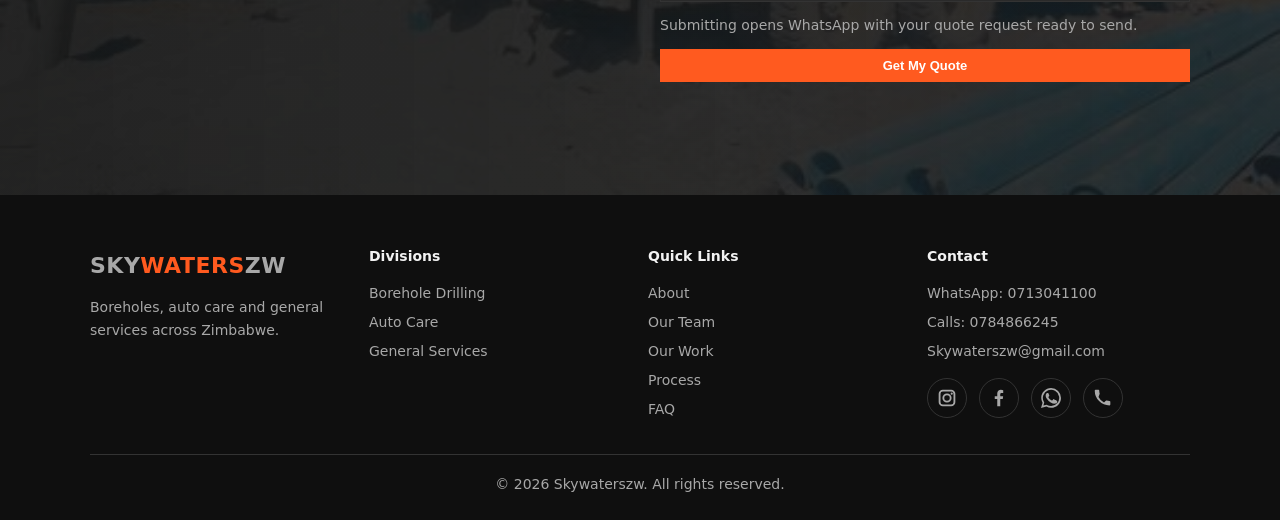
==== commit 9974eea2: "Restore saved Sky Waters layout Co-authored-by: Copilot <223556219+Copilot@users.noreply.github.com>" ====
--- a/index.html
+++ b/index.html
@@ -1,364 +1,51 @@
-<!-- ============================================================
-     index.html – Skywaterszw
-     ============================================================ -->
-<!DOCTYPE html>
-<html lang="en">
-<head>
-  <meta charset="utf-8">
-  <meta name="viewport" content="width=device-width, initial-scale=1, viewport-fit=cover">
-  <title>Skywaterszw – Boreholes, Auto Care & General Services</title>
-  <link rel="preconnect" href="https://fonts.googleapis.com">
-  <link rel="preconnect" href="https://fonts.gstatic.com" crossorigin>
-  <link href="https://fonts.googleapis.com/css2?family=Inter:opsz,wght@14..32,400;14..32,500;14..32,600;14..32,700;14..32,800&display=swap" rel="stylesheet">
-  <link rel="stylesheet" href="styles.css">
-</head>
-<body>
+<html lang="en"><head><meta charset="utf-8"><meta name="viewport" content="width=device-width, initial-scale=1, viewport-fit=cover"><title>Skywaterszw – Boreholes, Auto Care &amp; General Services</title>
+<link rel="stylesheet" href="styles.css"></head><body>
+<nav><div class="w"><a class="logo" href="#">SKY<span>WATERS</span>ZW<small>DRILLING · AUTO · SERVICES</small></a>
+<ul><li><a href="#about">About</a></li><li><a href="#team">Our Team</a></li><li><a href="#divisions">Divisions</a></li><li><a href="#work">Our Work</a></li><li><a href="#process">Process</a></li><li><a href="#faq">FAQ</a></li></ul><a class="btn" href="#contact">Get a Quote</a></div></nav>
 
-  <!-- ==================== NAV ==================== -->
-  <nav>
-    <div class="w">
-      <a class="logo" href="#">
-        SKY<span>WATERS</span>ZW
-        <small>DRILLING · AUTO · SERVICES</small>
-      </a>
-      <ul>
-        <li><a href="#about">About</a></li>
-        <li><a href="#divisions">Divisions</a></li>
-        <li><a href="#work">Our Work</a></li>
-        <li><a href="#process">Process</a></li>
-        <li><a href="#faq">FAQ</a></li>
-      </ul>
-      <a class="btn" href="#contact">Get a Quote</a>
-    </div>
-  </nav>
+<header class="hero"><div class="w"><div class="txt"><div class="lb">Skywaterszw</div><h1>Drill. Drive.<br><em>Deliver.</em></h1><p>Reliable borehole drilling, professional auto care and dependable general services — three divisions, one trusted Zimbabwean team.</p><a class="btn" href="#divisions">Our Divisions</a> <a class="btn o" href="#contact">Call Us</a></div>
+<div class="pic"><div class="sl" id="sl" tabindex="0" aria-label="Photos of our drilling work"><img src="Images/Hero/WhatsApp%20Image%202026-10-19%20at%2011.44.52.jpeg" alt="Water flowing from a completed borehole"><img src="Images/Hero/WhatsApp%20Image%202026-10-18%20at%2012.25.29%20(1).jpeg" alt="Borehole drilling rig on site" loading="lazy"><img src="Images/Hero/WhatsApp%20Image%202026-10-18%20at%2012.25.30%20(2).jpeg" alt="Drilling rig spraying cuttings during drilling" loading="lazy"><img src="Images/Hero/WhatsApp%20Image%202026-10-18%20at%2012.25.30.jpeg" alt="Drilling team working at a borehole site" loading="lazy"></div><button class="sb p" type="button" aria-label="Previous photo">‹</button><button class="sb n" type="button" aria-label="Next photo">›</button><div class="sd" id="sd"></div></div></div></header>
 
-  <!-- ==================== HERO ==================== -->
-  <header class="hero">
-    <div class="hero-blanket" id="heroBlanket">
-      <div class="w">
-        <div class="hero-content">
-          <span class="section-label">Skywaterszw</span>
-          <h1>Drill. Drive.<br><em>Deliver.</em></h1>
-          <p>Reliable borehole drilling, professional auto care and dependable general services — three divisions, one trusted Zimbabwean team.</p>
-          <div class="hero-buttons">
-            <a class="btn" href="#divisions">Our Divisions</a>
-            <a class="btn btn-outline" href="#contact">Call Us</a>
-          </div>
-        </div>
-        <div class="hero-slider-wrap">
-          <div class="hero-slider" id="heroSlider" tabindex="0" aria-label="Photos of our drilling work">
-            <img src="Images/Hero/WhatsApp%20Image%202026-10-19%20at%2011.44.52.jpeg" alt="Water flowing from a completed borehole">
-            <img src="Images/Hero/WhatsApp%20Image%202026-10-18%20at%2012.25.29%20(1).jpeg" alt="Borehole drilling rig on site" loading="lazy">
-            <img src="Images/Hero/WhatsApp%20Image%202026-10-18%20at%2012.25.30%20(2).jpeg" alt="Drilling rig spraying cuttings during drilling" loading="lazy">
-            <img src="Images/Hero/WhatsApp%20Image%202026-10-18%20at%2012.25.30.jpeg" alt="Drilling team working at a borehole site" loading="lazy">
-          </div>
-          <button class="slider-btn prev" type="button" aria-label="Previous photo">‹</button>
-          <button class="slider-btn next" type="button" aria-label="Next photo">›</button>
-          <div class="slider-dots" id="heroDots"></div>
-        </div>
-      </div>
-    </div>
-  </header>
+<section id="about"><div class="w two"><div class="bar"><div class="lb">About Us</div><h2>Water. Wheels. Work. Done right.</h2><p class="mu">Skywaterszw began with a simple promise: bring clean water to communities and keep Zimbabwe moving. Today our truck-mounted rigs, auto workshop and general services crews deliver quality, safety and honest pricing on every job.</p>
+</div>
+<img class="img" src="Images/AboutUs/WhatsApp%20Image%202026-10-18%20at%2012.25.27.jpeg" alt="Raised water tanks installed at a customer site"></div></section>
 
-  <!-- ==================== ABOUT ==================== -->
-  <section id="about" class="section-pad">
-    <div class="w two-col">
-      <div>
-        <span class="section-label">About Us</span>
-        <h2>Water. Wheels. Work. Done right.</h2>
-        <p class="subtitle">Skywaterszw began with a simple promise: bring clean water to communities and keep Zimbabwe moving. Today our truck-mounted rigs, auto workshop and general services crews deliver quality, safety and honest pricing on every job.</p>
-      </div>
-      <img class="about-img" src="Images/AboutUs/WhatsApp%20Image%202026-10-18%20at%2012.25.27.jpeg" alt="Raised water tanks installed at a customer site">
-    </div>
-  </section>
+<section id="divisions" class="alt"><div class="w"><div class="c"><div class="lb">What We Do</div><h2>Three Divisions, One Standard</h2><p class="mu">Choose the service you need — every division is backed by the same commitment to quality.</p></div>
+<div class="g3">
+<div class="div"><div class="im sli"><div class="sl2" id="sl2" tabindex="0" aria-label="Borehole drilling photos"><img src="Images/SkyBorehole/WhatsApp%20Image%202026-10-19%20at%2011.44.52.jpeg" alt="Borehole rig bringing water to the surface"><img src="Images/SkyBorehole/WhatsApp%20Image%202026-10-18%20at%2012.25.29%20(1).jpeg" alt="Sky Waters drilling rig at a borehole site" loading="lazy"></div><button class="sb2 p" type="button" aria-label="Previous photo">‹</button><button class="sb2 n" type="button" aria-label="Next photo">›</button><div class="sd2" id="sd2"></div><i>💧</i></div><div class="b"><h3>Sky Waters Borehole Drilling</h3><p class="mu">Complete water solutions from siting to pump installation.</p><ul><li>Siting and surveying</li><li>Drilling</li><li>Casing and setup</li><li>Pumps</li><li>Tank stands</li><li>Repairs (old borehole flushing and recasing)</li></ul><a class="l" href="#contact">Request a quote →</a></div></div>
+<div class="div"><div class="im sli"><div class="sl2" tabindex="0" aria-label="Auto Care photos"><img src="Images/SkyAutoCare/WhatsApp%20Image%202026-10-18%20at%2012.25.24.jpeg" alt="Sky Waters Auto Care service"><img src="Images/SkyAutoCare/WhatsApp%20Image%202026-10-18%20at%2012.25.25%20(1).jpeg" alt="Vehicle receiving Auto Care service" loading="lazy"><img src="Images/SkyAutoCare/WhatsApp%20Image%202026-10-18%20at%2012.25.29%20(1).jpeg" alt="Auto Care work in progress" loading="lazy"><img src="Images/SkyAutoCare/WhatsApp%20Image%202026-10-18%20at%2012.25.29%20(2).jpeg" alt="Sky Waters Auto Care vehicle service" loading="lazy"></div><button class="sb2 p" type="button" aria-label="Previous photo">‹</button><button class="sb2 n" type="button" aria-label="Next photo">›</button><div class="sd2"></div><i>🔧</i></div><div class="b"><h3>Sky Waters Auto Care</h3><p class="mu">Keep your vehicle safe, clean and road-ready.</p><ul><li>Servicing</li><li>Diagnostics</li><li>Brakes and suspension</li><li>Tyres</li><li>Fleet management</li><li>Detailing</li></ul><a class="l" href="https://wa.me/263713041100" target="_blank" rel="noopener noreferrer">Book a service →</a></div></div>
+<div class="div"><div class="im sli"><div class="sl2" tabindex="0" aria-label="General services photos"><img src="Images/SkyGeneralServices/WhatsApp%20Image%202026-10-18%20at%2012.25.24%20(2).jpeg" alt="Completed borehole casing"><img src="Images/SkyGeneralServices/WhatsApp%20Image%202026-10-18%20at%2012.25.24%20(1).jpeg" alt="Pump installation in a protective borehole casing" loading="lazy"><img src="Images/SkyGeneralServices/WhatsApp%20Image%202026-10-18%20at%2012.25.26%20(2).jpeg" alt="Water tank and solar pump installation" loading="lazy"><img src="Images/SkyGeneralServices/WhatsApp%20Image%202026-10-18%20at%2012.25.29.jpeg" alt="Crew working beside a drilling rig" loading="lazy"><img src="Images/SkyGeneralServices/WhatsApp%20Image%202026-10-18%20at%2012.25.30.jpeg" alt="Water flowing during borehole work" loading="lazy"></div><button class="sb2 p" type="button" aria-label="Previous photo">‹</button><button class="sb2 n" type="button" aria-label="Next photo">›</button><div class="sd2"></div><i>🛠️</i></div><div class="b"><h3>Sky Waters General Services</h3><p class="mu">This is our handy-man and fabrication division. We help homes, farms, and businesses with day-to-day repairs and projects.</p><ul><li><b>Plumbing:</b> Fixing leaks, installing pipes, repairing taps, and general plumbing work.</li><li><b>Welding &amp; Fabrication:</b> We build gates, window frames, security doors, and do structural welding repairs.</li><li><b>Transport &amp; Hauling:</b> Moving goods, equipment, and materials for clients.</li><li><b>Property Maintenance:</b> General repairs, painting, carpentry, and whatever else needs fixing around your property.</li></ul><a class="l" href="#contact">Ask for help →</a></div></div>
+</div></div></section>
 
-  <!-- ==================== DIVISIONS ==================== -->
-  <section id="divisions" class="section-pad alt-bg">
-    <div class="w">
-      <div class="center">
-        <span class="section-label">What We Do</span>
-        <h2>Three Divisions, One Standard</h2>
-        <p class="subtitle">Choose the service you need — every division is backed by the same commitment to quality.</p>
-      </div>
-      <div class="divisions-grid">
+<section><div class="w two"><div><div class="bar"><div class="lb">Borehole Expertise</div><h2>Extracting Water, Fueling Progress</h2></div><p class="mu">Our truck-mounted rigs handle hard rock and tough terrain. From schools and clinics to farms and households, we deliver boreholes that last.</p>
+<ul class="ck"><li>Accurate siting to maximise yield</li><li>Quality blue-casing &amp; gravel pack</li><li>Solar &amp; electric submersible pumps</li><li>Tank stands built to last</li></ul><a class="btn" href="#contact">Plan Your Borehole</a></div>
+<div class="gal" style="grid-template-columns:1fr 1fr"><img src="Images/BoreholeExpertise/WhatsApp%20Image%202026-10-18%20at%2012.25.24%20%282%29.jpeg" alt="Solar pump and tank"><img src="Images/BoreholeExpertise/WhatsApp%20Image%202026-10-18%20at%2012.25.26%20%281%29.jpeg" alt="Submersible pump"><img src="Images/BoreholeExpertise/WhatsApp%20Image%202026-10-18%20at%2012.25.26%20%282%29.jpeg" alt="Borehole cap" style="grid-column:span 2;height:220px"></div></div></section>
 
-        <!-- Borehole Drilling -->
-        <div class="division-card">
-          <div class="division-media">
-            <div class="division-slider" id="divSlider0" tabindex="0" aria-label="Borehole drilling photos">
-              <img src="Images/SkyBorehole/WhatsApp%20Image%202026-10-19%20at%2011.44.52.jpeg" alt="Borehole rig bringing water to the surface">
-              <img src="Images/SkyBorehole/WhatsApp%20Image%202026-10-18%20at%2012.25.29%20(1).jpeg" alt="Sky Waters drilling rig at a borehole site" loading="lazy">
-            </div>
-            <button class="division-slider-btn prev" type="button" aria-label="Previous photo">‹</button>
-            <button class="division-slider-btn next" type="button" aria-label="Next photo">›</button>
-            <div class="division-dots" id="divDots0"></div>
-            <span class="division-icon">💧</span>
-          </div>
-          <div class="division-body">
-            <h3>Sky Waters Borehole Drilling</h3>
-            <p>Complete water solutions from siting to pump installation.</p>
-            <ul class="division-list">
-              <li>Siting and surveying</li>
-              <li>Drilling</li>
-              <li>Casing and setup</li>
-              <li>Pumps</li>
-              <li>Tank stands</li>
-              <li>Repairs (old borehole flushing and recasing)</li>
-            </ul>
-            <a class="division-link" href="#contact">Request a quote <span>→</span></a>
-          </div>
-        </div>
+<section id="work" class="alt"><div class="w"><div class="c"><div class="lb">Our Work</div><h2>Drilling Excellence in the Field</h2><p class="mu">Real sites, real water, real communities.</p></div>
+<div class="gal"><img src="Images/OurWork/WhatsApp%20Image%202026-10-18%20at%2012.25.23.jpeg" alt="Rig on site"><img src="Images/OurWork/WhatsApp%20Image%202026-10-18%20at%2012.25.25%20(2).jpeg" alt="Water flowing"><img src="Images/OurWork/WhatsApp%20Image%202026-10-18%20at%2012.25.27%20(1).jpeg" alt="Driller at work"><img src="Images/OurWork/WhatsApp%20Image%202026-10-18%20at%2012.25.29%20(2).jpeg" alt="Community celebrates water"><img src="Images/OurWork/WhatsApp%20Image%202026-10-18%20at%2012.25.29.jpeg" alt="Water discharge"><img src="Images/OurWork/WhatsApp%20Image%202026-10-18%20at%2012.25.30%20(2).jpeg" alt="Rig near homes"></div></div></section>
 
-        <!-- Auto Care -->
-        <div class="division-card">
-          <div class="division-media">
-            <div class="division-slider" id="divSlider1" tabindex="0" aria-label="Auto Care photos">
-              <img src="Images/SkyAutoCare/WhatsApp%20Image%202026-10-18%20at%2012.25.24.jpeg" alt="Sky Waters Auto Care service">
-              <img src="Images/SkyAutoCare/WhatsApp%20Image%202026-10-18%20at%2012.25.25%20(1).jpeg" alt="Vehicle receiving Auto Care service" loading="lazy">
-              <img src="Images/SkyAutoCare/WhatsApp%20Image%202026-10-18%20at%2012.25.29%20(1).jpeg" alt="Auto Care work in progress" loading="lazy">
-              <img src="Images/SkyAutoCare/WhatsApp%20Image%202026-10-18%20at%2012.25.29%20(2).jpeg" alt="Sky Waters Auto Care vehicle service" loading="lazy">
-            </div>
-            <button class="division-slider-btn prev" type="button" aria-label="Previous photo">‹</button>
-            <button class="division-slider-btn next" type="button" aria-label="Next photo">›</button>
-            <div class="division-dots" id="divDots1"></div>
-            <span class="division-icon">🔧</span>
-          </div>
-          <div class="division-body">
-            <h3>Sky Waters Auto Care</h3>
-            <p>Keep your vehicle safe, clean and road-ready.</p>
-            <ul class="division-list">
-              <li>Servicing</li>
-              <li>Diagnostics</li>
-              <li>Brakes and suspension</li>
-              <li>Tyres</li>
-              <li>Fleet management</li>
-              <li>Detailing</li>
-            </ul>
-            <a class="division-link" href="https://wa.me/263713041100" target="_blank" rel="noopener noreferrer">Book a service <span>→</span></a>
-          </div>
-        </div>
+<section id="process"><div class="w"><div class="c"><div class="lb">How We Work</div><h2>Our Borehole Process</h2></div>
+<div class="g4"><div class="st"><b>1.</b><h3>Survey &amp; Siting</h3><p>We assess the land and pinpoint the best drilling spot.</p></div><div class="st"><b>2.</b><h3>Drilling</h3><p>Our rigs drill to depth, with casing and gravel pack fitted.</p></div><div class="st"><b>3.</b><h3>Pump &amp; Tank</h3><p>Solar or electric pump, tank stand and piping installed.</p></div><div class="st"><b>4.</b><h3>Handover</h3><p>Flow tested, cleaned and handed over with guidance.</p></div></div></div></section>
 
-        <!-- General Services -->
-        <div class="division-card">
-          <div class="division-media">
-            <div class="division-slider" id="divSlider2" tabindex="0" aria-label="General services photos">
-              <img src="Images/SkyGeneralServices/WhatsApp%20Image%202026-10-18%20at%2012.25.24%20(2).jpeg" alt="Completed borehole casing">
-              <img src="Images/SkyGeneralServices/WhatsApp%20Image%202026-10-18%20at%2012.25.24%20(1).jpeg" alt="Pump installation in a protective borehole casing" loading="lazy">
-              <img src="Images/SkyGeneralServices/WhatsApp%20Image%202026-10-18%20at%2012.25.26%20(2).jpeg" alt="Water tank and solar pump installation" loading="lazy">
-              <img src="Images/SkyGeneralServices/WhatsApp%20Image%202026-10-18%20at%2012.25.29.jpeg" alt="Crew working beside a drilling rig" loading="lazy">
-              <img src="Images/SkyGeneralServices/WhatsApp%20Image%202026-10-18%20at%2012.25.30.jpeg" alt="Water flowing during borehole work" loading="lazy">
-            </div>
-            <button class="division-slider-btn prev" type="button" aria-label="Previous photo">‹</button>
-            <button class="division-slider-btn next" type="button" aria-label="Next photo">›</button>
-            <div class="division-dots" id="divDots2"></div>
-            <span class="division-icon">🛠️</span>
-          </div>
-          <div class="division-body">
-            <h3>Sky Waters General Services</h3>
-            <p>Our handy-man and fabrication division. We help homes, farms, and businesses with day-to-day repairs and projects.</p>
-            <ul class="division-list">
-              <li><b>Plumbing:</b> Fixing leaks, installing pipes, repairing taps, and general plumbing work.</li>
-              <li><b>Welding &amp; Fabrication:</b> We build gates, window frames, security doors, and do structural welding repairs.</li>
-              <li><b>Transport &amp; Hauling:</b> Moving goods, equipment, and materials for clients.</li>
-              <li><b>Property Maintenance:</b> General repairs, painting, carpentry, and whatever else needs fixing around your property.</li>
-            </ul>
-            <a class="division-link" href="#contact">Ask for help <span>→</span></a>
-          </div>
-        </div>
+<section id="faq" class="alt"><div class="w two"><div><div class="bar"><div class="lb">FAQ</div><h2>Questions We Hear Often</h2></div>
+<details open=""><summary>How deep will my borehole be?</summary><p>Depth depends on local geology and the water table. After a survey we give you an estimate before drilling starts.</p></details>
+<details><summary>Can I run the pump on solar?</summary><p>Yes. We design and install solar pump systems with panels, tank stand and piping.</p></details>
+<details><summary>Do you service vehicles for fleets?</summary><p>Yes, our Auto Care division offers scheduled fleet maintenance and repairs.</p></details>
+<details><summary>What general services do you cover?</summary><p>Plumbing, welding, fabrication, hauling and repairs — contact us with your job.</p></details></div>
+<img class="img" src="Images/FAQ/WhatsApp%20Image%202026-10-18%20at%2012.25.30%20%281%29.jpeg" alt="Water breakthrough"></div></section>
 
-      </div>
-    </div>
-  </section>
+<section id="team" class="team-section alt"><div class="w">
+<div class="team-intro"><div class="bar"><div class="lb">The People Behind the Work</div><h2>Meet the Team Behind Sky Waters</h2><p class="mu">We are a team of certified and experienced professionals dedicated to delivering top-tier services across Zimbabwe. From our drilling engineers to our expert auto mechanics and general maintenance specialists, our team is committed to doing the job right the first time. We combine technical expertise with a customer-first approach to ensure every project is a success.</p></div>
+<div class="team-trust"><span aria-hidden="true">✓</span><div><strong>Certified &amp; Insured</strong><small>Professional service you can trust</small></div></div></div>
+<div class="team-gallery">
+<figure><img src="Images/Team/WhatsApp%20Image%202026-10-20%20at%2016.57.37.jpeg" alt="Sky Waters drilling professional operating a borehole rig" loading="lazy"><figcaption>Skilled drilling professionals</figcaption></figure>
+<figure><img src="Images/Team/WhatsApp%20Image%202026-10-20%20at%2016.57.38%20(1).jpeg" alt="Sky Waters team member monitoring a borehole water test" loading="lazy"><figcaption>Quality work, checked on site</figcaption></figure>
+<figure><img src="Images/Team/WhatsApp%20Image%202026-10-20%20at%2016.57.38.jpeg" alt="Sky Waters team member beside a drilling truck" loading="lazy"><figcaption>Ready to serve across Zimbabwe</figcaption></figure>
+</div></div></section>
 
-  <!-- ==================== BOREHOLE EXPERTISE ==================== -->
-  <section class="section-pad">
-    <div class="w expertise-grid">
-      <div>
-        <span class="section-label">Borehole Expertise</span>
-        <h2>Extracting Water, Fueling Progress</h2>
-        <p class="subtitle">Our truck-mounted rigs handle hard rock and tough terrain. From schools and clinics to farms and households, we deliver boreholes that last.</p>
-        <ul class="check-list">
-          <li>Accurate siting to maximise yield</li>
-          <li>Quality blue-casing &amp; gravel pack</li>
-          <li>Solar &amp; electric submersible pumps</li>
-          <li>Tank stands built to last</li>
-        </ul>
-        <a class="btn" href="#contact">Plan Your Borehole</a>
-      </div>
-      <div class="expertise-gallery">
-        <img src="Images/BoreholeExpertise/WhatsApp%20Image%202026-10-18%20at%2012.25.24%20%282%29.jpeg" alt="Solar pump and tank">
-        <img src="Images/BoreholeExpertise/WhatsApp%20Image%202026-10-18%20at%2012.25.26%20%281%29.jpeg" alt="Submersible pump">
-        <img class="wide" src="Images/BoreholeExpertise/WhatsApp%20Image%202026-10-18%20at%2012.25.26%20%282%29.jpeg" alt="Borehole cap">
-      </div>
-    </div>
-  </section>
+<section id="contact" class="cta"><div class="w two"><div><div class="lb">Get a Quote</div><h2>Request a Quote</h2><p class="mu">Need a quote for drilling, auto repairs, or general services? Just drop your details here and we’ll get back to you within 24 hours with a clear estimate.</p><ul class="ck contact-details"><li><svg viewBox="0 0 24 24" aria-hidden="true"><path d="M20.5 3.5A11.8 11.8 0 0 0 12.1 0C5.6 0 .3 5.3.3 11.8c0 2.1.6 4.1 1.6 5.9L0 24l6.5-1.7a11.8 11.8 0 0 0 5.6 1.4h.1c6.5 0 11.8-5.3 11.8-11.8a11.8 11.8 0 0 0-3.5-8.4zM12.2 21.7a9.8 9.8 0 0 1-5-1.4l-.4-.2-3.9 1 1-3.8-.3-.4a9.8 9.8 0 1 1 8.6 4.8zm5.4-7.3c-.3-.2-1.8-.9-2.1-1s-.5-.2-.7.2-.8 1-1 1.2-.4.2-.7.1a8 8 0 0 1-2.4-1.5 9 9 0 0 1-1.7-2.1c-.2-.3 0-.5.1-.7l.5-.6c.2-.2.2-.4.3-.6s0-.4 0-.6-.7-1.7-.9-2.3c-.3-.6-.5-.5-.7-.5h-.6c-.2 0-.6.1-.9.4s-1.2 1.2-1.2 2.9 1.2 3.3 1.4 3.5 2.4 3.7 5.9 5.1c.8.4 1.5.6 2 .7.8.3 1.6.2 2.2.1.7-.1 1.8-.7 2.1-1.4s.3-1.3.2-1.4-.2-.3-.5-.5z"/></svg><span>WhatsApp: <a href="https://wa.me/263713041100">0713041100</a></span></li><li><svg viewBox="0 0 24 24" aria-hidden="true"><path d="M6.6 10.8a15.4 15.4 0 0 0 6.6 6.6l2.2-2.2a1 1 0 0 1 1-.2 11 11 0 0 0 3.4.5 1 1 0 0 1 1 1v3.4a1 1 0 0 1-1 1A17.8 17.8 0 0 1 2.1 3.2a1 1 0 0 1 1-1h3.4a1 1 0 0 1 1 1 11 11 0 0 0 .5 3.4 1 1 0 0 1-.2 1z"/></svg><span>Calls: <a href="tel:+263784866245">0784866245</a></span></li><li><svg viewBox="0 0 24 24" aria-hidden="true"><path d="M3 4h18a2 2 0 0 1 2 2v12a2 2 0 0 1-2 2H3a2 2 0 0 1-2-2V6a2 2 0 0 1 2-2zm0 2v.5l9 6 9-6V6H3zm18 12V8.9l-8.4 5.6a1 1 0 0 1-1.1 0L3 8.9V18h18z"/></svg><span>Email: <a href="mailto:Skywaterszw@gmail.com">Skywaterszw@gmail.com</a></span></li><li><svg viewBox="0 0 24 24" aria-hidden="true"><path d="M12 2a8 8 0 0 0-8 8c0 5.5 8 12 8 12s8-6.5 8-12a8 8 0 0 0-8-8zm0 11a3 3 0 1 1 0-6 3 3 0 0 1 0 6z"/></svg><span>Zimbabwe — we travel to you</span></li></ul></div>
+<form id="contact-form"><label class="form-field" for="contact-name">Name<input id="contact-name" name="name" autocomplete="name" required></label><label class="form-field" for="contact-phone">Phone<input id="contact-phone" name="phone" type="tel" autocomplete="tel" required></label><label class="form-field" for="contact-email">Email (optional)<input id="contact-email" name="email" type="email" autocomplete="email"></label><label class="form-field" for="contact-service">What do you need?<select id="contact-service" name="service" required><option value="" selected disabled>Choose a service</option><option>Borehole Drilling</option><option>Auto Care</option><option>General Services</option><option>Other</option></select></label><label class="form-field" for="contact-message">Tell us a bit about the job<textarea id="contact-message" name="message" rows="4" required></textarea></label><p class="form-note">Submitting opens WhatsApp with your quote request ready to send.</p><button class="btn" type="submit">Get My Quote</button><p id="contact-status" class="form-status" role="status" aria-live="polite"></p></form></div></section>
 
-  <!-- ==================== OUR WORK ==================== -->
-  <section id="work" class="section-pad alt-bg">
-    <div class="w">
-      <div class="center">
-        <span class="section-label">Our Work</span>
-        <h2>Drilling Excellence in the Field</h2>
-        <p class="subtitle">Real sites, real water, real communities.</p>
-      </div>
-      <div class="work-gallery">
-        <img src="Images/OurWork/WhatsApp%20Image%202026-10-18%20at%2012.25.23.jpeg" alt="Rig on site">
-        <img src="Images/OurWork/WhatsApp%20Image%202026-10-18%20at%2012.25.25%20(2).jpeg" alt="Water flowing">
-        <img src="Images/OurWork/WhatsApp%20Image%202026-10-18%20at%2012.25.27%20(1).jpeg" alt="Driller at work">
-        <img src="Images/OurWork/WhatsApp%20Image%202026-10-18%20at%2012.25.29%20(2).jpeg" alt="Community celebrates water">
-        <img src="Images/OurWork/WhatsApp%20Image%202026-10-18%20at%2012.25.29.jpeg" alt="Water discharge">
-        <img src="Images/OurWork/WhatsApp%20Image%202026-10-18%20at%2012.25.30%20(2).jpeg" alt="Rig near homes">
-      </div>
-    </div>
-  </section>
-
-  <!-- ==================== PROCESS ==================== -->
-  <section id="process" class="section-pad">
-    <div class="w">
-      <div class="center">
-        <span class="section-label">How We Work</span>
-        <h2>Our Borehole Process</h2>
-      </div>
-      <div class="process-grid">
-        <div class="process-step">
-          <span class="step-num">01</span>
-          <h3>Survey &amp; Siting</h3>
-          <p>We assess the land and pinpoint the best drilling spot.</p>
-        </div>
-        <div class="process-step">
-          <span class="step-num">02</span>
-          <h3>Drilling</h3>
-          <p>Our rigs drill to depth, with casing and gravel pack fitted.</p>
-        </div>
-        <div class="process-step">
-          <span class="step-num">03</span>
-          <h3>Pump &amp; Tank</h3>
-          <p>Solar or electric pump, tank stand and piping installed.</p>
-        </div>
-        <div class="process-step">
-          <span class="step-num">04</span>
-          <h3>Handover</h3>
-          <p>Flow tested, cleaned and handed over with guidance.</p>
-        </div>
-      </div>
-    </div>
-  </section>
-
-  <!-- ==================== FAQ ==================== -->
-  <section id="faq" class="section-pad alt-bg">
-    <div class="w faq-grid">
-      <div>
-        <span class="section-label">FAQ</span>
-        <h2>Questions We Hear Often</h2>
-        <details open>
-          <summary>How deep will my borehole be?</summary>
-          <p>Depth depends on local geology and the water table. After a survey we give you an estimate before drilling starts.</p>
-        </details>
-        <details>
-          <summary>Can I run the pump on solar?</summary>
-          <p>Yes. We design and install solar pump systems with panels, tank stand and piping.</p>
-        </details>
-        <details>
-          <summary>Do you service vehicles for fleets?</summary>
-          <p>Yes, our Auto Care division offers scheduled fleet maintenance and repairs.</p>
-        </details>
-        <details>
-          <summary>What general services do you cover?</summary>
-          <p>Plumbing, welding, fabrication, hauling and repairs — contact us with your job.</p>
-        </details>
-      </div>
-      <img class="about-img" src="Images/FAQ/WhatsApp%20Image%202026-10-18%20at%2012.25.30%20%281%29.jpeg" alt="Water breakthrough">
-    </div>
-  </section>
-
-  <!-- ==================== CONTACT ==================== -->
-  <section id="contact" class="section-pad cta">
-    <div class="w contact-grid">
-      <div>
-        <span class="section-label">Get In Touch</span>
-        <h2>Let’s Get Your Project Started</h2>
-        <p class="subtitle">Tell us what you need — a borehole, a service or a repair — and we’ll respond quickly with a quote.</p>
-        <ul class="contact-list">
-          <li>
-            <svg viewBox="0 0 24 24" aria-hidden="true"><path d="M20.5 3.5A11.8 11.8 0 0 0 12.1 0C5.6 0 .3 5.3.3 11.8c0 2.1.6 4.1 1.6 5.9L0 24l6.5-1.7a11.8 11.8 0 0 0 5.6 1.4h.1c6.5 0 11.8-5.3 11.8-11.8a11.8 11.8 0 0 0-3.5-8.4zM12.2 21.7a9.8 9.8 0 0 1-5-1.4l-.4-.2-3.9 1 1-3.8-.3-.4a9.8 9.8 0 1 1 8.6 4.8zm5.4-7.3c-.3-.2-1.8-.9-2.1-1s-.5-.2-.7.2-.8 1-1 1.2-.4.2-.7.1a8 8 0 0 1-2.4-1.5 9 9 0 0 1-1.7-2.1c-.2-.3 0-.5.1-.7l.5-.6c.2-.2.2-.4.3-.6s0-.4 0-.6-.7-1.7-.9-2.3c-.3-.6-.5-.5-.7-.5h-.6c-.2 0-.6.1-.9.4s-1.2 1.2-1.2 2.9 1.2 3.3 1.4 3.5 2.4 3.7 5.9 5.1c.8.4 1.5.6 2 .7.8.3 1.6.2 2.2.1.7-.1 1.8-.7 2.1-1.4s.3-1.3.2-1.4-.2-.3-.5-.5z"/></svg>
-            <span>WhatsApp: <a href="https://wa.me/263713041100">0713041100</a></span>
-          </li>
-          <li>
-            <svg viewBox="0 0 24 24" aria-hidden="true"><path d="M6.6 10.8a15.4 15.4 0 0 0 6.6 6.6l2.2-2.2a1 1 0 0 1 1-.2 11 11 0 0 0 3.4.5 1 1 0 0 1 1 1v3.4a1 1 0 0 1-1 1A17.8 17.8 0 0 1 2.1 3.2a1 1 0 0 1 1-1h3.4a1 1 0 0 1 1 1 11 11 0 0 0 .5 3.4 1 1 0 0 1-.2 1z"/></svg>
-            <span>Calls: <a href="tel:+263784866245">0784866245</a></span>
-          </li>
-          <li>
-            <svg viewBox="0 0 24 24" aria-hidden="true"><path d="M3 4h18a2 2 0 0 1 2 2v12a2 2 0 0 1-2 2H3a2 2 0 0 1-2-2V6a2 2 0 0 1 2-2zm0 2v.5l9 6 9-6V6H3zm18 12V8.9l-8.4 5.6a1 1 0 0 1-1.1 0L3 8.9V18h18z"/></svg>
-            <span>Email: <a href="mailto:Skywaterszw@gmail.com">Skywaterszw@gmail.com</a></span>
-          </li>
-          <li>
-            <svg viewBox="0 0 24 24" aria-hidden="true"><path d="M12 2a8 8 0 0 0-8 8c0 5.5 8 12 8 12s8-6.5 8-12a8 8 0 0 0-8-8zm0 11a3 3 0 1 1 0-6 3 3 0 0 1 0 6z"/></svg>
-            <span>Zimbabwe — we travel to you</span>
-          </li>
-        </ul>
-      </div>
-      <form class="contact-form" id="contactForm">
-        <input placeholder="Your name" required>
-        <input placeholder="Phone / WhatsApp" required>
-        <select>
-          <option>Borehole Drilling</option>
-          <option>Auto Care</option>
-          <option>General Services</option>
-        </select>
-        <textarea rows="4" placeholder="Tell us about your job"></textarea>
-        <button class="btn" type="submit">Send Request →</button>
-      </form>
-    </div>
-  </section>
-
-  <!-- ==================== FOOTER ==================== -->
-  <footer>
-    <div class="w">
-      <div class="footer-grid">
-        <div>
-          <a class="logo" href="#">SKY<span>WATERS</span>ZW</a>
-          <p style="margin-top: 10px; line-height: 1.7;">Boreholes, auto care and general services across Zimbabwe.</p>
-        </div>
-        <div>
-          <h4>Divisions</h4>
-          <a href="#divisions">Borehole Drilling</a>
-          <a href="#divisions">Auto Care</a>
-          <a href="#divisions">General Services</a>
-        </div>
-        <div>
-          <h4>Quick Links</h4>
-          <a href="#about">About</a>
-          <a href="#work">Our Work</a>
-          <a href="#process">Process</a>
-          <a href="#faq">FAQ</a>
-        </div>
-        <div>
-          <h4>Contact</h4>
-          <a href="https://wa.me/263713041100">WhatsApp: 0713041100</a>
-          <a href="tel:+263784866245">Calls: 0784866245</a>
-          <a href="mailto:Skywaterszw@gmail.com">Skywaterszw@gmail.com</a>
-          <div class="socials">
-            <a href="https://www.instagram.com/skywaterzw/" aria-label="Instagram" target="_blank" rel="noopener noreferrer">
-              <svg viewBox="0 0 24 24" aria-hidden="true"><path d="M7 2h10a5 5 0 0 1 5 5v10a5 5 0 0 1-5 5H7a5 5 0 0 1-5-5V7a5 5 0 0 1 5-5zm0 2.2A2.8 2.8 0 0 0 4.2 7v10A2.8 2.8 0 0 0 7 19.8h10a2.8 2.8 0 0 0 2.8-2.8V7A2.8 2.8 0 0 0 17 4.2H7zm5 2.3a5.5 5.5 0 1 1 0 11 5.5 5.5 0 0 1 0-11zm0 2.2a3.3 3.3 0 1 0 0 6.6 3.3 3.3 0 0 0 0-6.6zm5.7-3.2a1.3 1.3 0 1 1 0 2.6 1.3 1.3 0 0 1 0-2.6z"/></svg>
-            </a>
-            <a href="https://www.facebook.com/share/1DydYhVmP9/?mibextid=wwXIfr" aria-label="Facebook" target="_blank" rel="noopener noreferrer">
-              <svg viewBox="0 0 24 24" aria-hidden="true"><path d="M13.5 22v-8.8h3l.45-3.45H13.5V7.55c0-1 .28-1.68 1.72-1.68h1.84V2.78A24 24 0 0 0 14.38 2c-2.66 0-4.48 1.62-4.48 4.6v3.15H6.9v3.45h3V22h3.6z"/></svg>
-            </a>
-            <a href="https://wa.me/263713041100" aria-label="WhatsApp">
-              <svg viewBox="0 0 24 24" aria-hidden="true"><path d="M20.5 3.5A11.8 11.8 0 0 0 12.1 0C5.6 0 .3 5.3.3 11.8c0 2.1.6 4.1 1.6 5.9L0 24l6.5-1.7a11.8 11.8 0 0 0 5.6 1.4h.1c6.5 0 11.8-5.3 11.8-11.8a11.8 11.8 0 0 0-3.5-8.4zM12.2 21.7a9.8 9.8 0 0 1-5-1.4l-.4-.2-3.9 1 1-3.8-.3-.4a9.8 9.8 0 1 1 8.6 4.8zm5.4-7.3c-.3-.2-1.8-.9-2.1-1s-.5-.2-.7.2-.8 1-1 1.2-.4.2-.7.1a8 8 0 0 1-2.4-1.5 9 9 0 0 1-1.7-2.1c-.2-.3 0-.5.1-.7l.5-.6c.2-.2.2-.4.3-.6s0-.4 0-.6-.7-1.7-.9-2.3c-.3-.6-.5-.5-.7-.5h-.6c-.2 0-.6.1-.9.4s-1.2 1.2-1.2 2.9 1.2 3.3 1.4 3.5 2.4 3.7 5.9 5.1c.8.4 1.5.6 2 .7.8.3 1.6.2 2.2.1.7-.1 1.8-.7 2.1-1.4s.3-1.3.2-1.4-.2-.3-.5-.5z"/></svg>
-            </a>
-            <a href="tel:+263784866245" aria-label="Call 0784866245">
-              <svg viewBox="0 0 24 24" aria-hidden="true"><path d="M6.6 10.8a15.4 15.4 0 0 0 6.6 6.6l2.2-2.2a1 1 0 0 1 1-.2 11 11 0 0 0 3.4.5 1 1 0 0 1 1 1v3.4a1 1 0 0 1-1 1A17.8 17.8 0 0 1 2.1 3.2a1 1 0 0 1 1-1h3.4a1 1 0 0 1 1 1 11 11 0 0 0 .5 3.4 1 1 0 0 1-.2 1z"/></svg>
-            </a>
-          </div>
-        </div>
-      </div>
-      <div class="copyright">
-        © 2026 Skywaterszw. All rights reserved.
-      </div>
-    </div>
-  </footer>
-
-  <script src="script.js" defer></script>
-</body>
-</html>+<footer><div class="w"><div class="g4"><div><a class="logo" href="#">SKY<span>WATERS</span>ZW</a><p style="margin-top:8px">Boreholes, auto care and general services across Zimbabwe.</p></div><div><h4>Divisions</h4><a href="#divisions">Borehole Drilling</a><a href="#divisions">Auto Care</a><a href="#divisions">General Services</a></div><div><h4>Quick Links</h4><a href="#about">About</a><a href="#team">Our Team</a><a href="#work">Our Work</a><a href="#process">Process</a><a href="#faq">FAQ</a></div><div><h4>Contact</h4><a href="https://wa.me/263713041100">WhatsApp: 0713041100</a><a href="tel:+263784866245">Calls: 0784866245</a><a href="mailto:Skywaterszw@gmail.com">Skywaterszw@gmail.com</a><div class="socials"><a href="https://www.instagram.com/skywaterzw/" aria-label="Instagram" target="_blank" rel="noopener noreferrer"><svg viewBox="0 0 24 24" aria-hidden="true"><path d="M7 2h10a5 5 0 0 1 5 5v10a5 5 0 0 1-5 5H7a5 5 0 0 1-5-5V7a5 5 0 0 1 5-5zm0 2.2A2.8 2.8 0 0 0 4.2 7v10A2.8 2.8 0 0 0 7 19.8h10a2.8 2.8 0 0 0 2.8-2.8V7A2.8 2.8 0 0 0 17 4.2H7zm5 2.3a5.5 5.5 0 1 1 0 11 5.5 5.5 0 0 1 0-11zm0 2.2a3.3 3.3 0 1 0 0 6.6 3.3 3.3 0 0 0 0-6.6zm5.7-3.2a1.3 1.3 0 1 1 0 2.6 1.3 1.3 0 0 1 0-2.6z"/></svg></a><a href="https://www.facebook.com/share/1DydYhVmP9/?mibextid=wwXIfr" aria-label="Facebook" target="_blank" rel="noopener noreferrer"><svg viewBox="0 0 24 24" aria-hidden="true"><path d="M13.5 22v-8.8h3l.45-3.45H13.5V7.55c0-1 .28-1.68 1.72-1.68h1.84V2.78A24 24 0 0 0 14.38 2c-2.66 0-4.48 1.62-4.48 4.6v3.15H6.9v3.45h3V22h3.6z"/></svg></a><a href="https://wa.me/263713041100" aria-label="WhatsApp"><svg viewBox="0 0 24 24" aria-hidden="true"><path d="M20.5 3.5A11.8 11.8 0 0 0 12.1 0C5.6 0 .3 5.3.3 11.8c0 2.1.6 4.1 1.6 5.9L0 24l6.5-1.7a11.8 11.8 0 0 0 5.6 1.4h.1c6.5 0 11.8-5.3 11.8-11.8a11.8 11.8 0 0 0-3.5-8.4zM12.2 21.7a9.8 9.8 0 0 1-5-1.4l-.4-.2-3.9 1 1-3.8-.3-.4a9.8 9.8 0 1 1 8.6 4.8zm5.4-7.3c-.3-.2-1.8-.9-2.1-1s-.5-.2-.7.2-.8 1-1 1.2-.4.2-.7.1a8 8 0 0 1-2.4-1.5 9 9 0 0 1-1.7-2.1c-.2-.3 0-.5.1-.7l.5-.6c.2-.2.2-.4.3-.6s0-.4 0-.6-.7-1.7-.9-2.3c-.3-.6-.5-.5-.7-.5h-.6c-.2 0-.6.1-.9.4s-1.2 1.2-1.2 2.9 1.2 3.3 1.4 3.5 2.4 3.7 5.9 5.1c.8.4 1.5.6 2 .7.8.3 1.6.2 2.2.1.7-.1 1.8-.7 2.1-1.4s.3-1.3.2-1.4-.2-.3-.5-.5z"/></svg></a><a href="tel:+263784866245" aria-label="Call 0784866245"><svg viewBox="0 0 24 24" aria-hidden="true"><path d="M6.6 10.8a15.4 15.4 0 0 0 6.6 6.6l2.2-2.2a1 1 0 0 1 1-.2 11 11 0 0 0 3.4.5 1 1 0 0 1 1 1v3.4a1 1 0 0 1-1 1A17.8 17.8 0 0 1 2.1 3.2a1 1 0 0 1 1-1h3.4a1 1 0 0 1 1 1 11 11 0 0 0 .5 3.4 1 1 0 0 1-.2 1z"/></svg></a></div></div></div><div class="cp">© 2026 Skywaterszw. All rights reserved.</div></div></footer>
+<script src="script.js" defer></script>
+</body></html>
--- a/styles.css
+++ b/styles.css
@@ -1,1048 +1,68 @@
-/* ============================================================
-   styles.css – Skywaterszw
-   ============================================================ */
-
-/* ---------- RESET & GLOBAL ---------- */
-*,
-*::before,
-*::after {
-  box-sizing: border-box;
-  margin: 0;
-  padding: 0;
-}
-
-:root {
-  --bg: #0f0f11;
-  --bg-elevated: #1a1a1e;
-  --card: #202024;
-  --card-hover: #2a2a30;
-  --tx: #f0f0f2;
-  --mu: #a1a1aa;
-  --ac: #ff5a1f;
-  --ac-soft: #ff7a40;
-  --ln: #2e2e36;
-  --radius: 12px;
-  --radius-sm: 8px;
-  --shadow-sm: 0 2px 8px rgba(0, 0, 0, 0.3);
-  --shadow-md: 0 8px 24px rgba(0, 0, 0, 0.4);
-  --font: 'Inter', system-ui, -apple-system, 'Segoe UI', Roboto, sans-serif;
-  --transition: 0.2s ease;
-}
-
-html {
-  scroll-behavior: smooth;
-  scroll-padding-top: 80px;
-}
-
-body {
-  font-family: var(--font);
-  background: var(--bg);
-  color: var(--tx);
-  line-height: 1.6;
-  -webkit-font-smoothing: antialiased;
-  font-size: 16px;
-  overflow-x: hidden;
-}
-
-img {
-  display: block;
-  max-width: 100%;
-  height: auto;
-}
-
-a {
-  color: inherit;
-  text-decoration: none;
-}
-
-ul {
-  list-style: none;
-}
-
-/* ---------- LAYOUT UTILITIES ---------- */
-.w {
-  width: 100%;
-  max-width: 1200px;
-  margin-inline: auto;
-  padding-inline: 24px;
-}
-
-.section-pad {
-  padding-block: 96px;
-}
-
-.alt-bg {
-  background: var(--bg-elevated);
-}
-
-.section-label {
-  display: inline-block;
-  font-size: 0.75rem;
-  font-weight: 600;
-  letter-spacing: 0.12em;
-  text-transform: uppercase;
-  color: var(--ac);
-  margin-bottom: 12px;
-  background: rgba(255, 90, 31, 0.1);
-  padding: 4px 12px;
-  border-radius: 100px;
-}
-
-h2 {
-  font-size: clamp(1.75rem, 4vw, 2.75rem);
-  font-weight: 800;
-  line-height: 1.15;
-  letter-spacing: -0.02em;
-  margin-bottom: 16px;
-}
-
-.subtitle {
-  color: var(--mu);
-  font-size: 1.05rem;
-  max-width: 580px;
-  line-height: 1.7;
-}
-
-.center {
-  text-align: center;
-  margin-inline: auto;
-  margin-bottom: 48px;
-  max-width: 680px;
-}
-
-.center .subtitle {
-  margin-inline: auto;
-}
-
-/* ---------- BUTTONS ---------- */
-.btn {
-  display: inline-flex;
-  align-items: center;
-  justify-content: center;
-  gap: 8px;
-  background: var(--ac);
-  color: #fff;
-  font-weight: 600;
-  font-size: 0.9rem;
-  padding: 12px 24px;
-  border: none;
-  border-radius: 100px;
-  cursor: pointer;
-  transition: background var(--transition), transform var(--transition), box-shadow var(--transition);
-  box-shadow: 0 4px 14px rgba(255, 90, 31, 0.25);
-}
-
-.btn:hover {
-  background: var(--ac-soft);
-  transform: translateY(-2px);
-  box-shadow: 0 6px 20px rgba(255, 90, 31, 0.35);
-}
-
-.btn:active {
-  transform: translateY(0);
-}
-
-.btn-outline {
-  background: transparent;
-  border: 1.5px solid var(--ac);
-  color: var(--ac);
-  box-shadow: none;
-}
-
-.btn-outline:hover {
-  background: rgba(255, 90, 31, 0.1);
-  box-shadow: none;
-}
-
-/* ---------- NAVIGATION ---------- */
-nav {
-  position: sticky;
-  top: 0;
-  z-index: 100;
-  background: rgba(15, 15, 17, 0.85);
-  backdrop-filter: blur(16px);
-  -webkit-backdrop-filter: blur(16px);
-  border-bottom: 1px solid var(--ln);
-}
-
-nav .w {
-  display: flex;
-  align-items: center;
-  justify-content: space-between;
-  height: 72px;
-}
-
-.logo {
-  font-weight: 800;
-  font-size: 1.4rem;
-  letter-spacing: -0.02em;
-  line-height: 1.1;
-}
-
-.logo span {
-  color: var(--ac);
-}
-
-.logo small {
-  display: block;
-  font-size: 0.6rem;
-  font-weight: 500;
-  color: var(--mu);
-  letter-spacing: 0.18em;
-  margin-top: 2px;
-}
-
-nav ul {
-  display: flex;
-  gap: 32px;
-  font-size: 0.875rem;
-  font-weight: 500;
-  color: var(--mu);
-}
-
-nav ul a {
-  transition: color var(--transition);
-  position: relative;
-}
-
-nav ul a::after {
-  content: '';
-  position: absolute;
-  bottom: -4px;
-  left: 0;
-  width: 0;
-  height: 2px;
-  background: var(--ac);
-  transition: width var(--transition);
-}
-
-nav ul a:hover {
-  color: var(--tx);
-}
-
-nav ul a:hover::after {
-  width: 100%;
-}
-
-@media (max-width: 860px) {
-  nav ul {
-    display: none;
-  }
-}
-
-/* ---------- HERO ---------- */
-.hero {
-  position: relative;
-  padding-top: 64px;
-  background: linear-gradient(135deg, rgba(15, 15, 17, 0.92) 0%, rgba(15, 15, 17, 0.6) 100%),
-              url("Images/Hero/WhatsApp%20Image%202026-10-19%20at%2011.44.52.jpeg") center/cover no-repeat;
-  overflow: hidden;
-}
-
-.hero-blanket {
-  will-change: transform;
-}
-
-.hero .w {
-  display: grid;
-  grid-template-columns: 1.1fr 0.9fr;
-  gap: 48px;
-  align-items: center;
-}
-
-.hero-content {
-  padding-block: 48px 64px;
-}
-
-.hero h1 {
-  font-size: clamp(2.5rem, 6vw, 4.2rem);
-  font-weight: 800;
-  line-height: 1.05;
-  letter-spacing: -0.03em;
-  margin-bottom: 20px;
-}
-
-.hero h1 em {
-  font-style: normal;
-  color: var(--ac);
-  position: relative;
-}
-
-.hero p {
-  color: var(--mu);
-  font-size: 1.05rem;
-  max-width: 460px;
-  margin-bottom: 32px;
-  line-height: 1.75;
-  border-left: 3px solid var(--ac);
-  padding-left: 20px;
-}
-
-.hero-buttons {
-  display: flex;
-  flex-wrap: wrap;
-  gap: 12px;
-}
-
-/* Hero photo slider */
-.hero-slider-wrap {
-  position: relative;
-  background: var(--ac);
-  padding: 8px 8px 0;
-  border-radius: var(--radius);
-  overflow: hidden;
-  box-shadow: var(--shadow-md);
-  margin-block: 24px;
-}
-
-.hero-slider {
-  display: flex;
-  overflow-x: auto;
-  scroll-snap-type: x mandatory;
-  scrollbar-width: none;
-  -webkit-overflow-scrolling: touch;
-  overscroll-behavior-x: contain;
-  border-radius: var(--radius-sm) var(--radius-sm) 0 0;
-  background: #000;
-}
-
-.hero-slider::-webkit-scrollbar {
-  display: none;
-}
-
-.hero-slider img {
-  flex: 0 0 100%;
-  width: 100%;
-  height: 460px;
-  object-fit: contain;
-  object-position: center;
-  scroll-snap-align: center;
-  scroll-snap-stop: always;
-  background: #000;
-}
-
-.slider-btn {
-  position: absolute;
-  top: 50%;
-  transform: translateY(-50%);
-  width: 40px;
-  height: 40px;
-  border: none;
-  border-radius: 50%;
-  background: rgba(15, 15, 17, 0.75);
-  color: #fff;
-  font-size: 1.5rem;
-  line-height: 1;
-  cursor: pointer;
-  display: grid;
-  place-items: center;
-  transition: background var(--transition), transform var(--transition);
-  backdrop-filter: blur(4px);
-  z-index: 5;
-}
-
-.slider-btn:hover {
-  background: var(--ac);
-  transform: translateY(-50%) scale(1.05);
-}
-
-.slider-btn.prev {
-  left: 16px;
-}
-
-.slider-btn.next {
-  right: 16px;
-}
-
-.slider-dots {
-  position: absolute;
-  left: 0;
-  right: 0;
-  bottom: 18px;
-  display: flex;
-  justify-content: center;
-  gap: 8px;
-  z-index: 5;
-}
-
-.slider-dots button {
-  width: 10px;
-  height: 10px;
-  padding: 0;
-  border: none;
-  border-radius: 50%;
-  background: rgba(255, 255, 255, 0.5);
-  cursor: pointer;
-  transition: background var(--transition), width var(--transition);
-}
-
-.slider-dots button[aria-current="true"] {
-  background: var(--ac);
-  width: 24px;
-  border-radius: 100px;
-}
-
-.slider-btn:focus-visible,
-.slider-dots button:focus-visible,
-.hero-slider:focus-visible {
-  outline: 2px solid #fff;
-  outline-offset: 2px;
-}
-
-@media (max-width: 900px) {
-  .hero .w {
-    grid-template-columns: 1fr;
-    gap: 32px;
-  }
-
-  .hero-slider img {
-    height: 360px;
-  }
-
-  .hero-content {
-    padding-block: 32px 16px;
-  }
-}
-
-@media (max-width: 500px) {
-  .hero-slider img {
-    height: 280px;
-  }
-
-  .slider-btn {
-    width: 34px;
-    height: 34px;
-    font-size: 1.2rem;
-  }
-}
-
-/* ---------- ABOUT ---------- */
-.two-col {
-  display: grid;
-  grid-template-columns: 1fr 1fr;
-  gap: 56px;
-  align-items: center;
-}
-
-@media (max-width: 860px) {
-  .two-col {
-    grid-template-columns: 1fr;
-    gap: 40px;
-  }
-}
-
-.about-img {
-  width: 100%;
-  height: 420px;
-  object-fit: cover;
-  border-radius: var(--radius);
-  box-shadow: var(--shadow-md);
-}
-
-@media (max-width: 860px) {
-  .about-img {
-    height: 320px;
-  }
-}
-
-/* ---------- DIVISIONS ---------- */
-.divisions-grid {
-  display: grid;
-  grid-template-columns: repeat(3, 1fr);
-  gap: 24px;
-}
-
-@media (max-width: 960px) {
-  .divisions-grid {
-    grid-template-columns: 1fr;
-    max-width: 560px;
-    margin-inline: auto;
-  }
-}
-
-.division-card {
-  background: var(--card);
-  border-radius: var(--radius);
-  overflow: hidden;
-  transition: transform var(--transition), box-shadow var(--transition);
-  display: flex;
-  flex-direction: column;
-  border: 1px solid transparent;
-}
-
-.division-card:hover {
-  transform: translateY(-6px);
-  box-shadow: var(--shadow-md);
-  border-color: var(--ac);
-}
-
-.division-media {
-  position: relative;
-  height: 220px;
-  background: #2a2a2a;
-  overflow: hidden;
-}
-
-.division-slider {
-  position: absolute;
-  inset: 0;
-  display: flex;
-  overflow-x: auto;
-  scroll-snap-type: x mandatory;
-  scrollbar-width: none;
-  -webkit-overflow-scrolling: touch;
-  overscroll-behavior-x: contain;
-}
-
-.division-slider::-webkit-scrollbar {
-  display: none;
-}
-
-.division-slider img {
-  flex: 0 0 100%;
-  width: 100%;
-  height: 100%;
-  object-fit: contain;
-  object-position: center;
-  scroll-snap-align: center;
-  scroll-snap-stop: always;
-  background: #1a1a1e;
-}
-
-.division-icon {
-  position: absolute;
-  left: 0;
-  bottom: 0;
-  width: 56px;
-  height: 56px;
-  background: var(--ac);
-  display: grid;
-  place-items: center;
-  font-size: 1.6rem;
-  z-index: 3;
-  border-radius: 0 var(--radius-sm) 0 0;
-}
-
-.division-slider-btn {
-  position: absolute;
-  top: 50%;
-  transform: translateY(-50%);
-  width: 32px;
-  height: 32px;
-  border: none;
-  border-radius: 50%;
-  background: rgba(15, 15, 17, 0.7);
-  color: #fff;
-  font-size: 1.1rem;
-  line-height: 1;
-  cursor: pointer;
-  display: grid;
-  place-items: center;
-  z-index: 4;
-  transition: background var(--transition);
-  backdrop-filter: blur(4px);
-}
-
-.division-slider-btn:hover {
-  background: var(--ac);
-}
-
-.division-slider-btn.prev {
-  left: 8px;
-}
-
-.division-slider-btn.next {
-  right: 8px;
-}
-
-.division-dots {
-  position: absolute;
-  right: 12px;
-  bottom: 12px;
-  display: flex;
-  gap: 6px;
-  z-index: 4;
-}
-
-.division-dots button {
-  width: 8px;
-  height: 8px;
-  padding: 0;
-  border: none;
-  border-radius: 50%;
-  background: rgba(255, 255, 255, 0.5);
-  cursor: pointer;
-  transition: background var(--transition), width var(--transition);
-}
-
-.division-dots button[aria-current="true"] {
-  background: var(--ac);
-  width: 20px;
-  border-radius: 100px;
-}
-
-.division-body {
-  padding: 24px 22px 26px;
-  flex: 1;
-  display: flex;
-  flex-direction: column;
-}
-
-.division-body h3 {
-  font-size: 1.15rem;
-  font-weight: 700;
-  margin-bottom: 6px;
-}
-
-.division-body > p {
-  color: var(--mu);
-  font-size: 0.9rem;
-  margin-bottom: 16px;
-}
-
-.division-list {
-  margin-bottom: 18px;
-  flex: 1;
-}
-
-.division-list li {
-  position: relative;
-  padding-left: 20px;
-  margin-bottom: 8px;
-  font-size: 0.875rem;
-  color: var(--mu);
-  line-height: 1.5;
-}
-
-.division-list li::before {
-  content: '';
-  position: absolute;
-  left: 0;
-  top: 9px;
-  width: 6px;
-  height: 6px;
-  background: var(--ac);
-  border-radius: 1px;
-}
-
-.division-list li b {
-  color: var(--tx);
-  font-weight: 600;
-}
-
-.division-link {
-  display: inline-flex;
-  align-items: center;
-  gap: 6px;
-  font-size: 0.85rem;
-  font-weight: 600;
-  color: var(--ac);
-  transition: gap var(--transition);
-}
-
-.division-link:hover {
-  gap: 10px;
-}
-
-.division-slider-btn:focus-visible,
-.division-dots button:focus-visible,
-.division-slider:focus-visible {
-  outline: 2px solid #fff;
-  outline-offset: -2px;
-}
-
-/* ---------- BOREHOLE EXPERTISE ---------- */
-.expertise-grid {
-  display: grid;
-  grid-template-columns: 1fr 1fr;
-  gap: 56px;
-  align-items: center;
-}
-
-@media (max-width: 860px) {
-  .expertise-grid {
-    grid-template-columns: 1fr;
-    gap: 40px;
-  }
-}
-
-.check-list {
-  margin-block: 24px;
-}
-
-.check-list li {
-  position: relative;
-  padding-left: 32px;
-  margin-bottom: 12px;
-  font-size: 0.95rem;
-}
-
-.check-list li::before {
-  content: '✓';
-  position: absolute;
-  left: 0;
-  top: 0;
-  color: var(--ac);
-  font-weight: 700;
-  font-size: 1.1rem;
-}
-
-.expertise-gallery {
-  display: grid;
-  grid-template-columns: 1fr 1fr;
-  gap: 12px;
-}
-
-.expertise-gallery img {
-  width: 100%;
-  height: 200px;
-  object-fit: cover;
-  border-radius: var(--radius-sm);
-}
-
-.expertise-gallery img.wide {
-  grid-column: span 2;
-  height: 220px;
-}
-
-/* ---------- WORK GALLERY ---------- */
-.work-gallery {
-  display: grid;
-  grid-template-columns: repeat(3, 1fr);
-  gap: 16px;
-}
-
-.work-gallery img {
-  width: 100%;
-  height: 280px;
-  object-fit: cover;
-  border-radius: var(--radius-sm);
-  transition: transform var(--transition), box-shadow var(--transition);
-}
-
-.work-gallery img:hover {
-  transform: scale(1.02);
-  box-shadow: var(--shadow-md);
-}
-
-@media (max-width: 760px) {
-  .work-gallery {
-    grid-template-columns: 1fr 1fr;
-  }
-
-  .work-gallery img {
-    height: 200px;
-  }
-}
-
-@media (max-width: 480px) {
-  .work-gallery {
-    grid-template-columns: 1fr;
-  }
-
-  .work-gallery img {
-    height: 240px;
-  }
-}
-
-/* ---------- PROCESS ---------- */
-.process-grid {
-  display: grid;
-  grid-template-columns: repeat(4, 1fr);
-  gap: 20px;
-}
-
-@media (max-width: 900px) {
-  .process-grid {
-    grid-template-columns: 1fr 1fr;
-  }
-}
-
-@media (max-width: 500px) {
-  .process-grid {
-    grid-template-columns: 1fr;
-  }
-}
-
-.process-step {
-  background: var(--card);
-  border-radius: var(--radius);
-  padding: 28px 24px;
-  transition: background var(--transition), transform var(--transition);
-  border: 1px solid transparent;
-}
-
-.process-step:hover {
-  background: var(--card-hover);
-  transform: translateY(-4px);
-  border-color: var(--ln);
-}
-
-.process-step .step-num {
-  display: block;
-  font-size: 2.5rem;
-  font-weight: 800;
-  color: var(--ac);
-  line-height: 1;
-  margin-bottom: 16px;
-  opacity: 0.9;
-}
-
-.process-step h3 {
-  font-size: 1rem;
-  font-weight: 700;
-  margin-bottom: 8px;
-}
-
-.process-step p {
-  font-size: 0.875rem;
-  color: var(--mu);
-  line-height: 1.6;
-}
-
-/* ---------- FAQ ---------- */
-.faq-grid {
-  display: grid;
-  grid-template-columns: 1fr 1fr;
-  gap: 56px;
-  align-items: start;
-}
-
-@media (max-width: 860px) {
-  .faq-grid {
-    grid-template-columns: 1fr;
-    gap: 40px;
-  }
-}
-
-details {
-  background: var(--card);
-  border-radius: var(--radius-sm);
-  margin-bottom: 12px;
-  padding: 18px 22px;
-  border-left: 3px solid var(--ac);
-  transition: background var(--transition);
-}
-
-details:hover {
-  background: var(--card-hover);
-}
-
-summary {
-  cursor: pointer;
-  font-weight: 600;
-  font-size: 0.95rem;
-  list-style: none;
-  display: flex;
-  justify-content: space-between;
-  align-items: center;
-  gap: 12px;
-}
-
-summary::-webkit-details-marker {
-  display: none;
-}
-
-summary::after {
-  content: '+';
-  font-size: 1.3rem;
-  font-weight: 400;
-  color: var(--ac);
-  transition: transform var(--transition);
-  flex-shrink: 0;
-}
-
-details[open] summary::after {
-  content: '−';
-}
-
-details p {
-  margin-top: 12px;
-  color: var(--mu);
-  font-size: 0.9rem;
-  line-height: 1.65;
-  padding-right: 16px;
-}
-
-/* ---------- CONTACT ---------- */
-.contact-grid {
-  display: grid;
-  grid-template-columns: 1fr 1fr;
-  gap: 56px;
-  align-items: start;
-}
-
-@media (max-width: 860px) {
-  .contact-grid {
-    grid-template-columns: 1fr;
-    gap: 40px;
-  }
-}
-
-.contact-list {
-  margin-block: 24px;
-}
-
-.contact-list li {
-  display: flex;
-  align-items: center;
-  gap: 14px;
-  padding: 10px 0;
-  font-size: 0.95rem;
-}
-
-.contact-list svg {
-  width: 22px;
-  height: 22px;
-  flex-shrink: 0;
-  fill: var(--ac);
-}
-
-.contact-list a:hover {
-  color: var(--ac);
-}
-
-.contact-form {
-  display: grid;
-  gap: 14px;
-}
-
-.contact-form input,
-.contact-form select,
-.contact-form textarea {
-  width: 100%;
-  padding: 14px 18px;
-  background: var(--card);
-  border: 1px solid var(--ln);
-  border-radius: var(--radius-sm);
-  color: var(--tx);
-  font-family: var(--font);
-  font-size: 0.9rem;
-  transition: border-color var(--transition), box-shadow var(--transition);
-  appearance: none;
-}
-
-.contact-form input:focus,
-.contact-form select:focus,
-.contact-form textarea:focus {
-  outline: none;
-  border-color: var(--ac);
-  box-shadow: 0 0 0 3px rgba(255, 90, 31, 0.15);
-}
-
-.contact-form textarea {
-  resize: vertical;
-  min-height: 120px;
-}
-
-.contact-form .btn {
-  justify-self: start;
-  padding: 14px 32px;
-  font-size: 0.95rem;
-}
-
-/* ---------- FOOTER ---------- */
-footer {
-  background: #09090b;
-  padding-block: 64px 28px;
-  font-size: 0.875rem;
-  color: var(--mu);
-  border-top: 1px solid var(--ln);
-}
-
-.footer-grid {
-  display: grid;
-  grid-template-columns: 1.5fr 1fr 1fr 1.2fr;
-  gap: 40px;
-  margin-bottom: 48px;
-}
-
-@media (max-width: 860px) {
-  .footer-grid {
-    grid-template-columns: 1fr 1fr;
-    gap: 32px;
-  }
-}
-
-@media (max-width: 500px) {
-  .footer-grid {
-    grid-template-columns: 1fr;
-  }
-}
-
-.footer-grid h4 {
-  color: var(--tx);
-  font-size: 0.9rem;
-  font-weight: 700;
-  margin-bottom: 16px;
-  letter-spacing: 0.02em;
-}
-
-.footer-grid a {
-  display: block;
-  padding: 4px 0;
-  transition: color var(--transition);
-}
-
-.footer-grid a:hover {
-  color: var(--ac);
-}
-
-.socials {
-  display: flex;
-  gap: 10px;
-  margin-top: 16px;
-}
-
-.socials a {
-  display: grid;
-  place-items: center;
-  width: 40px;
-  height: 40px;
-  border: 1px solid var(--ln);
-  border-radius: 50%;
-  transition: background var(--transition), border-color var(--transition);
-}
-
-.socials a:hover {
-  background: var(--ac);
-  border-color: var(--ac);
-}
-
-.socials svg {
-  width: 18px;
-  height: 18px;
-  fill: currentColor;
-  color: var(--tx);
-  transition: color var(--transition);
-}
-
-.socials a:hover svg {
-  color: #fff;
-}
-
-.copyright {
-  border-top: 1px solid var(--ln);
-  padding-top: 24px;
-  text-align: center;
-  font-size: 0.8rem;
-  color: var(--mu);
-}
-
-/* ---------- MISC ---------- */
-.wa-icon {
-  display: inline-block;
-  vertical-align: middle;
-}
-
-/* ---------- MOTION PREFERENCES ---------- */
-@media (prefers-reduced-motion: reduce) {
-  *,
-  *::before,
-  *::after {
-    animation-duration: 0.01ms !important;
-    animation-iteration-count: 1 !important;
-    transition-duration: 0.01ms !important;
-    scroll-behavior: auto !important;
-  }
-}+:root{--bg:#161616;--card:#222;--tx:#f2f2f2;--mu:#a8a8a8;--ac:#ff5a1f;--ln:#333;color-scheme:dark;box-sizing:border-box;padding-top:env(safe-area-inset-top,0px);padding-bottom:env(safe-area-inset-bottom,0px)}
+*{box-sizing:border-box;margin:0}html{scroll-behavior:smooth;scroll-padding-top:70px}
+body{background:var(--bg);color:var(--tx);font:16px/1.65 system-ui,-apple-system,Segoe UI,Roboto,sans-serif}
+img{max-width:100%;display:block}a{color:inherit;text-decoration:none}
+.w{max-width:1140px;margin:auto;padding:0 20px}
+.top{background:#0f0f0f;font-size:13px;color:var(--mu);padding:8px 0}.top .w{display:flex;gap:20px;flex-wrap:wrap;justify-content:space-between}.top b{color:var(--ac)}
+nav{position:sticky;top:env(safe-area-inset-top,0px);z-index:9;background:#161616ee;backdrop-filter:blur(8px);border-bottom:1px solid var(--ln)}
+nav .w{display:flex;align-items:center;justify-content:space-between;height:64px}
+.logo{font-weight:800;font-size:22px;letter-spacing:.5px}.logo span{color:var(--ac)}.logo small{display:block;font-size:10px;font-weight:500;color:var(--mu);letter-spacing:2px;margin-top:-4px}
+nav ul{display:flex;gap:22px;list-style:none;font-size:14px}nav ul a:hover{color:var(--ac)}
+.btn{display:inline-block;background:var(--ac);color:#fff;padding:9px 16px;font-weight:600;font-size:13px;border:0;cursor:pointer}.btn.o{background:none;border:1px solid var(--ac);color:var(--ac)}
+@media(max-width:760px){nav ul{display:none}.top .w>:nth-child(n+3){display:none}}
+.hero{position:relative;padding:70px 0 0;background:linear-gradient(90deg,#161616 40%,#161616cc),url("Images/Hero/WhatsApp%20Image%202026-10-19%20at%2011.44.52.jpeg") center/cover;overflow:hidden}
+.hero .w{display:grid;grid-template-columns:1.1fr .9fr;gap:30px;align-items:end}
+.hero h1{font-size:clamp(36px,6vw,64px);line-height:1.08;margin-bottom:18px}.hero h1 em{color:var(--ac);font-style:normal}
+.hero p{color:var(--mu);max-width:480px;margin-bottom:26px;border-left:3px solid var(--ac);padding-left:14px}
+.hero .txt{padding-bottom:70px}.hero .pic{background:var(--ac);padding:8px 8px 0;margin-right:20px}.hero .pic img{width:100%;height:440px;object-fit:cover;object-position:top}
+@media(max-width:760px){.hero .w{grid-template-columns:1fr}.hero .pic{margin-right:0}.hero .pic img{height:auto;aspect-ratio:3/4;object-position:center}.hero .txt{padding-bottom:10px}}
+section{padding:80px 0}.alt{background:#1c1c1c}
+.lb{color:var(--ac);font-size:13px;text-transform:uppercase;letter-spacing:2px;margin-bottom:8px}
+h2{font-size:clamp(26px,4vw,40px);line-height:1.2;margin-bottom:16px}.bar{border-left:3px solid var(--ac);padding-left:16px}
+.mu{color:var(--mu)}.c{text-align:center;max-width:640px;margin:0 auto 40px}
+.two{display:grid;grid-template-columns:1fr 1fr;gap:40px;align-items:center}@media(max-width:760px){.two{grid-template-columns:1fr}}
+.stats{display:grid;grid-template-columns:repeat(3,1fr);gap:12px;margin-top:28px}.stats div{background:var(--card);padding:18px}.stats b{font-size:30px;display:block}.stats span{font-size:12px;color:var(--mu)}
+.img{width:100%;height:420px;object-fit:cover}
+.g3{display:grid;grid-template-columns:repeat(3,1fr);gap:18px}@media(max-width:860px){.g3{grid-template-columns:1fr}}
+.div{background:var(--card);overflow:hidden;border-bottom:3px solid transparent;transition:.25s}.div:hover{border-color:var(--ac);transform:translateY(-4px)}
+.div .im{height:200px;background:#2a2a2a center/cover;position:relative}.div .im i{position:absolute;left:0;bottom:0;background:var(--ac);width:54px;height:54px;display:grid;place-items:center;font-size:26px;font-style:normal}
+.div .b{padding:22px}.div h3{margin-bottom:8px}.div ul{list-style:none;margin:12px 0;font-size:14px;color:var(--mu)}.div li:before{content:"■ ";color:var(--ac);font-size:9px}.div li{margin:4px 0}.div li b{color:var(--tx);font-weight:600}
+.div a.l{color:var(--ac);font-size:14px;font-weight:600}
+.g4{display:grid;grid-template-columns:repeat(4,1fr);gap:16px}@media(max-width:860px){.g4{grid-template-columns:1fr 1fr}}
+.st{background:var(--card);padding:24px}.st b{font-size:40px;color:var(--ac);display:block;line-height:1;margin-bottom:10px}.st p{font-size:14px;color:var(--mu)}
+.gal{display:grid;grid-template-columns:repeat(3,1fr);gap:12px}.gal img{width:100%;height:280px;object-fit:cover}@media(max-width:700px){.gal{grid-template-columns:1fr 1fr}.gal img{height:190px}}
+.ck{list-style:none;margin:18px 0}.ck li{padding:6px 0 6px 28px;position:relative}.ck li:before{content:"✓";position:absolute;left:0;color:var(--ac);font-weight:700}
+.contact-details li{padding-left:0;display:flex;align-items:center;gap:12px}.contact-details li:before{content:none}.contact-details svg{width:20px;height:20px;flex:0 0 20px;fill:var(--ac)}.contact-details a:hover{color:var(--ac)}
+details{background:var(--card);margin-bottom:10px;padding:16px 20px;border-left:3px solid var(--ac)}summary{cursor:pointer;font-weight:600}details p{margin-top:10px;color:var(--mu);font-size:15px}
+.cta{background:linear-gradient(90deg,#161616ee,#161616dd),url([data-uri]) center/cover}
+form{display:grid;gap:12px}input,select,textarea{background:#2a2a2a;border:1px solid var(--ln);color:var(--tx);padding:13px;font:inherit;width:100%}
+.form-field{display:grid;gap:5px;font-size:14px;font-weight:600}.form-note,.form-status{font-size:14px;color:var(--mu)}.form-status{min-height:1.5em;color:var(--ac)}textarea{resize:vertical}input:focus-visible,select:focus-visible,textarea:focus-visible{outline:2px solid var(--ac);outline-offset:2px}
+footer{background:#0f0f0f;padding:50px 0 24px;font-size:14px;color:var(--mu)}footer .g4{margin-bottom:30px}footer h4{color:var(--tx);margin-bottom:10px}footer a{display:block;padding:3px 0}footer a:hover{color:var(--ac)}.socials{display:flex;gap:12px;margin-top:12px}.socials a{display:grid;place-items:center;width:40px;height:40px;border:1px solid var(--ln);border-radius:50%;padding:0}.socials svg{width:20px;height:20px;fill:currentColor}.cp{border-top:1px solid var(--ln);padding-top:18px;text-align:center}
+.hero .pic{position:relative}
+.hero .pic .sl{display:flex;overflow-x:auto;scroll-snap-type:x mandatory;scrollbar-width:none;-webkit-overflow-scrolling:touch;overscroll-behavior-x:contain}
+.hero .pic .sl::-webkit-scrollbar{display:none}
+.hero .pic .sl img{flex:0 0 100%;scroll-snap-align:center;scroll-snap-stop:always;object-position:center 55%}
+.sb{position:absolute;top:50%;transform:translateY(-50%);width:38px;height:38px;border:0;background:#161616cc;color:#fff;font-size:24px;line-height:1;cursor:pointer;display:grid;place-items:center}.sb:hover{background:var(--ac)}.sb.p{left:14px}.sb.n{right:14px}
+.sd{position:absolute;left:0;right:0;bottom:14px;display:flex;justify-content:center;gap:8px}.sd button{width:10px;height:10px;padding:0;border:0;background:#ffffff88;cursor:pointer}.sd button[aria-current=true]{background:var(--ac);width:22px}
+.sb:focus-visible,.sd button:focus-visible,.sl:focus-visible{outline:2px solid #fff;outline-offset:2px}
+@media(max-width:760px){.sb{width:34px;height:34px}}
+.div .im.sli{background:#2a2a2a}
+.sl2{position:absolute;inset:0;display:flex;overflow-x:auto;scroll-snap-type:x mandatory;scrollbar-width:none;-webkit-overflow-scrolling:touch;overscroll-behavior-x:contain}
+.sl2::-webkit-scrollbar{display:none}
+.sl2 img{flex:0 0 100%;width:100%;height:100%;object-fit:cover;scroll-snap-align:center;scroll-snap-stop:always}
+.sb2{position:absolute;top:50%;transform:translateY(-50%);width:32px;height:32px;border:0;background:#161616cc;color:#fff;font-size:22px;line-height:1;cursor:pointer;display:grid;place-items:center;z-index:2}.sb2:hover{background:var(--ac)}.sb2.p{left:8px}.sb2.n{right:8px}
+.sd2{position:absolute;right:12px;bottom:12px;display:flex;gap:7px;z-index:2}.sd2 button{width:9px;height:9px;padding:0;border:0;background:#ffffff88;cursor:pointer}.sd2 button[aria-current=true]{background:var(--ac);width:20px}
+.div .im.sli>i{z-index:2}
+.sb2:focus-visible,.sd2 button:focus-visible,.sl2:focus-visible{outline:2px solid #fff;outline-offset:-2px}
+.team-intro{display:grid;grid-template-columns:1fr auto;gap:32px;align-items:center;margin-bottom:34px}
+.team-intro .bar{max-width:760px}
+.team-trust{display:flex;align-items:center;gap:12px;background:var(--card);border:1px solid #383838;padding:16px 20px;white-space:nowrap}
+.team-trust>span{display:grid;place-items:center;width:38px;height:38px;background:var(--ac);color:#fff;font-size:22px;font-weight:700}
+.team-trust strong,.team-trust small{display:block}
+.team-trust small{color:var(--mu);font-size:12px}
+.team-gallery{display:grid;grid-template-columns:repeat(3,1fr);gap:16px}
+.team-gallery figure{position:relative;min-width:0;overflow:hidden;background:var(--card)}
+.team-gallery img{width:100%;height:340px;object-fit:cover;transition:transform .3s}
+.team-gallery figure:hover img{transform:scale(1.03)}
+.team-gallery figcaption{position:absolute;right:0;bottom:0;left:0;padding:26px 16px 14px;background:linear-gradient(transparent,#000d);color:#fff;font-size:14px;font-weight:600}
+@media(max-width:760px){.team-section{padding:48px 0}.team-intro{grid-template-columns:1fr;gap:20px;margin-bottom:24px}.team-trust{justify-self:start}.team-gallery{grid-template-columns:repeat(2,minmax(0,1fr));gap:10px}.team-gallery img{height:170px}.team-gallery figure:last-child{grid-column:1/-1}.team-gallery figure:last-child img{height:150px}.team-gallery figcaption{padding:22px 10px 9px;font-size:12px}}
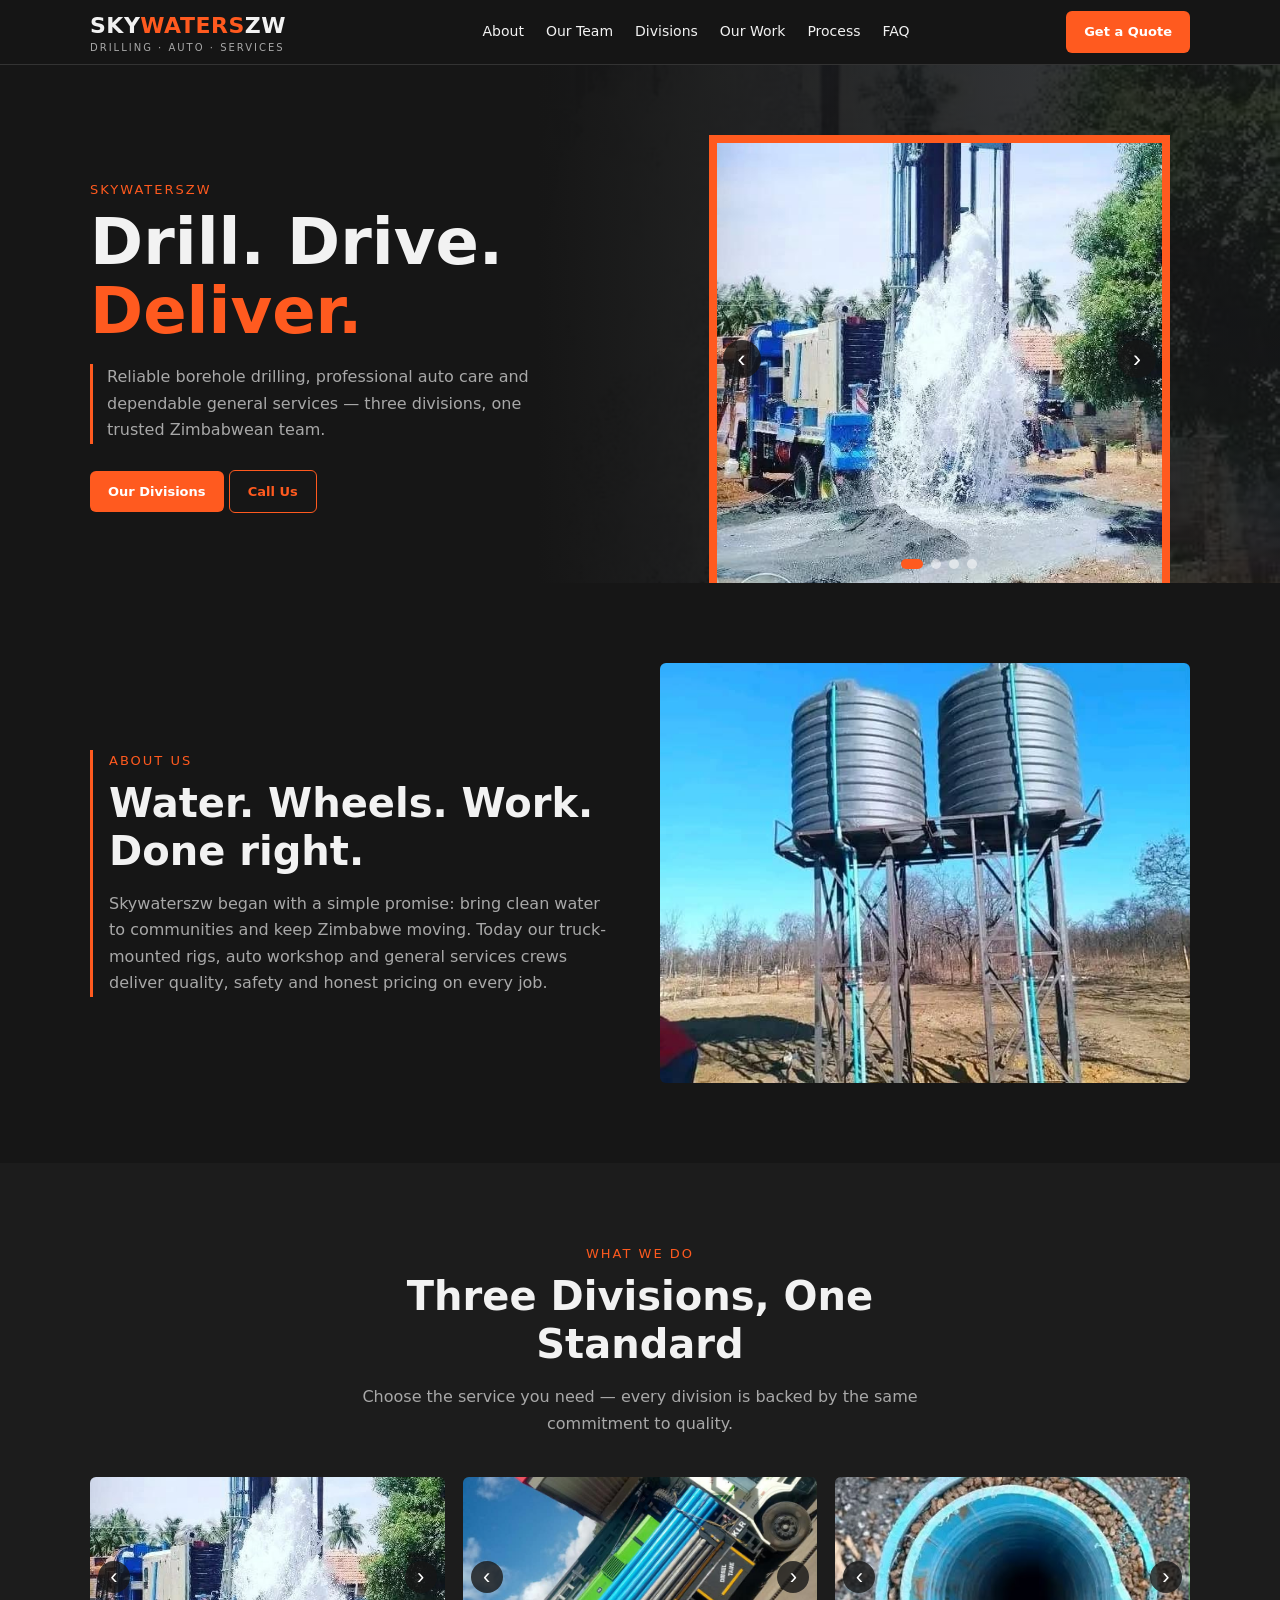
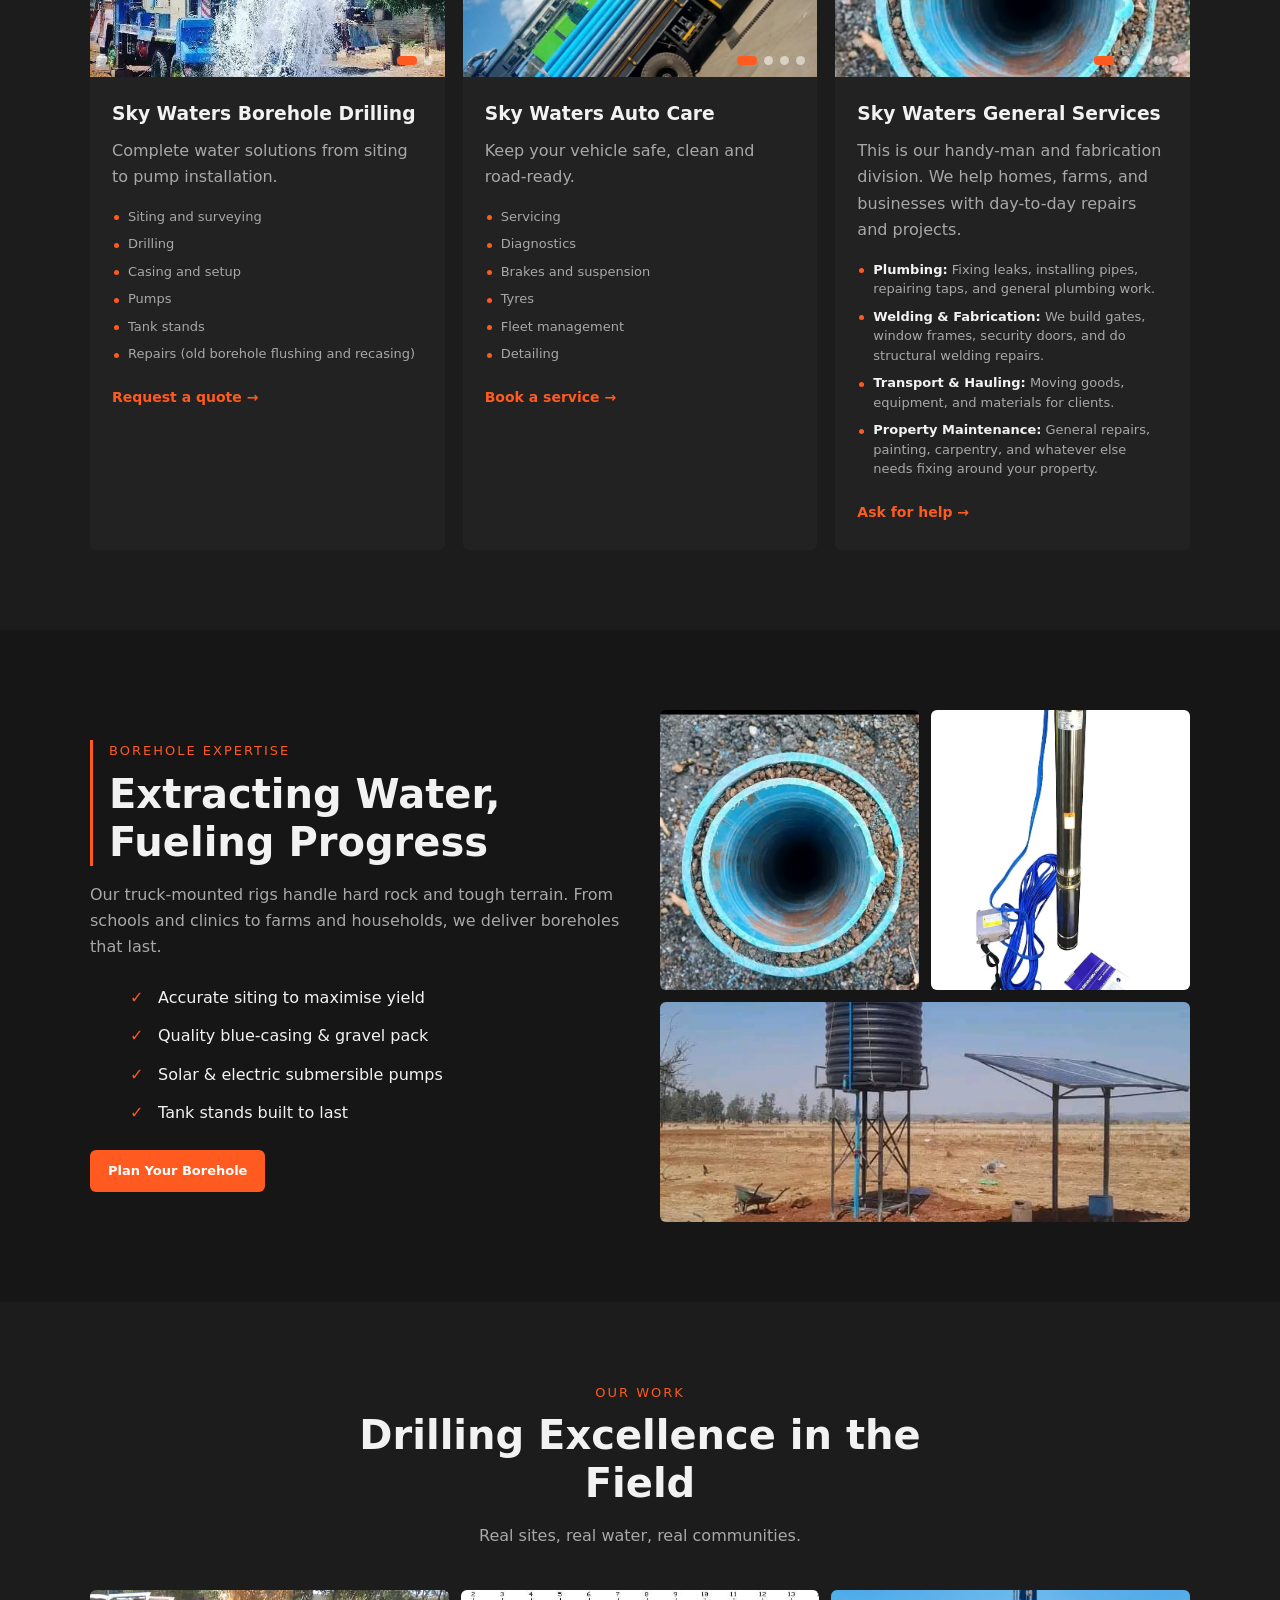
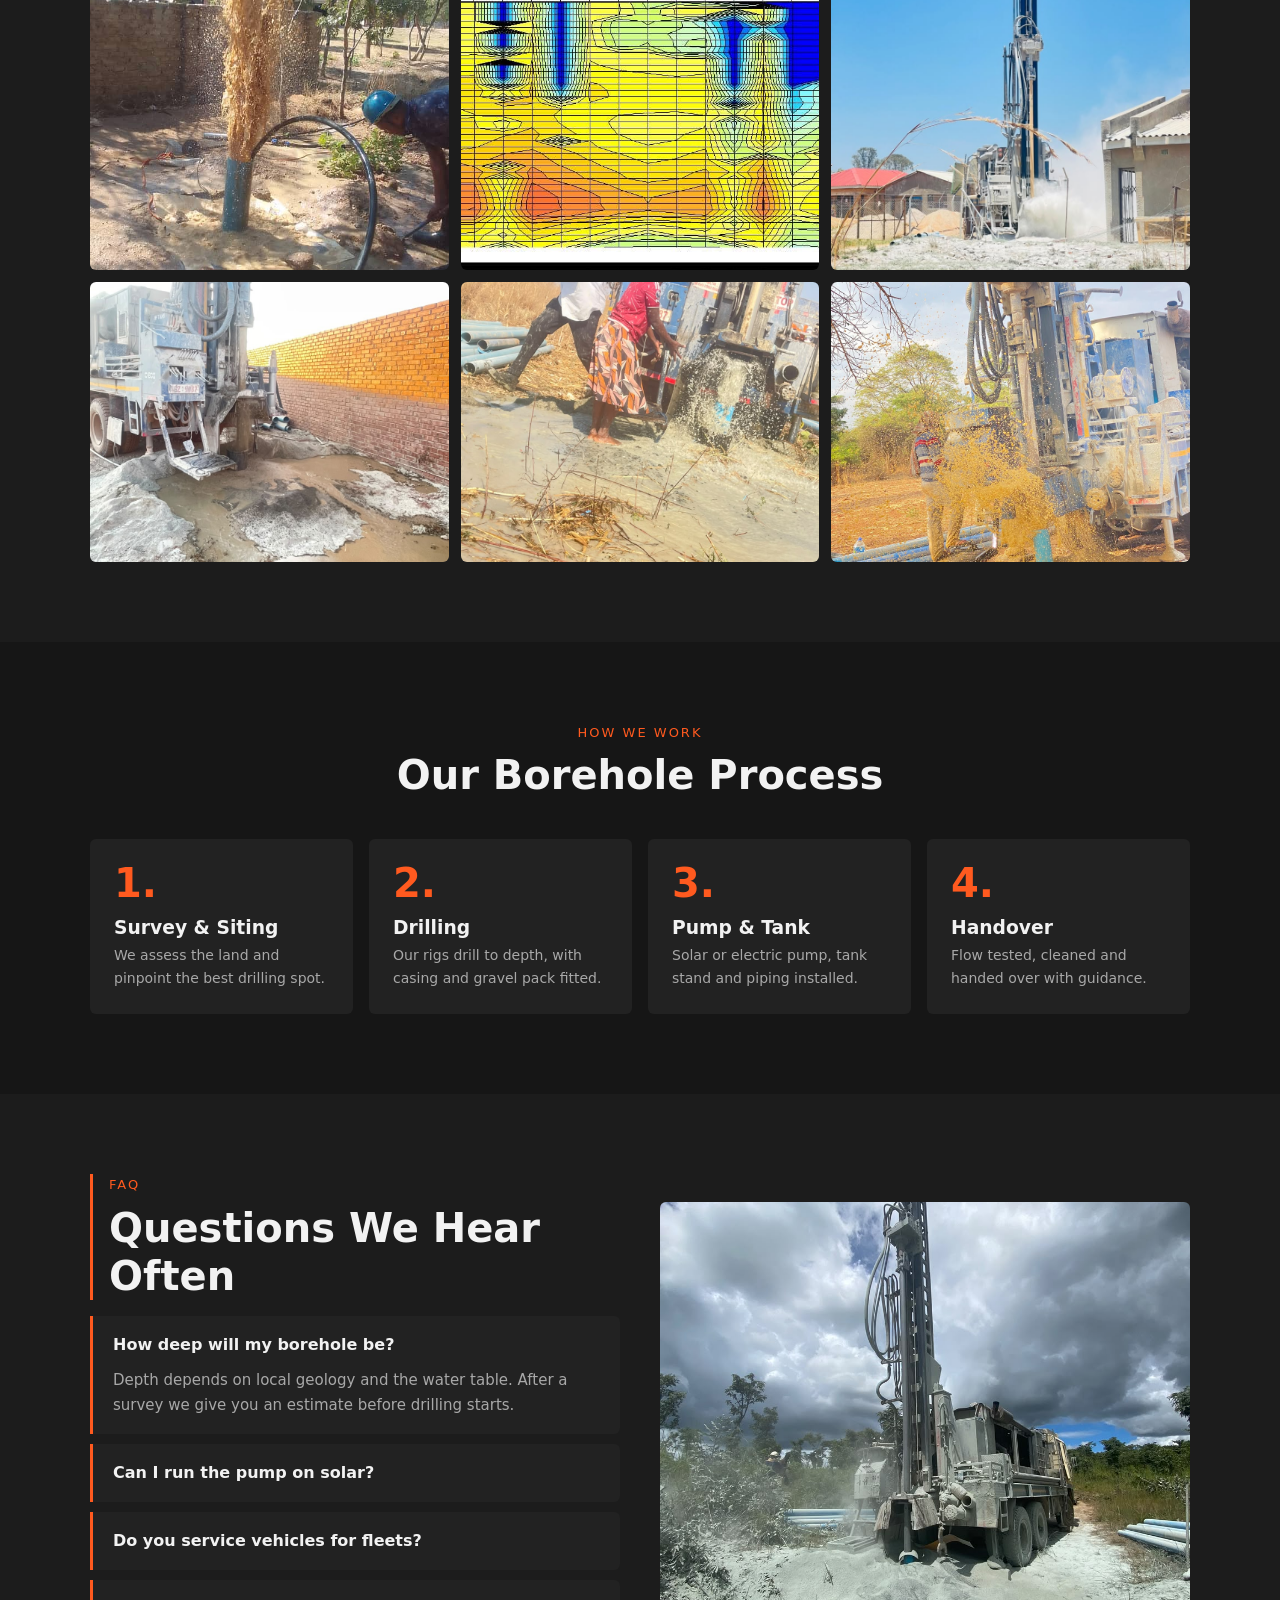
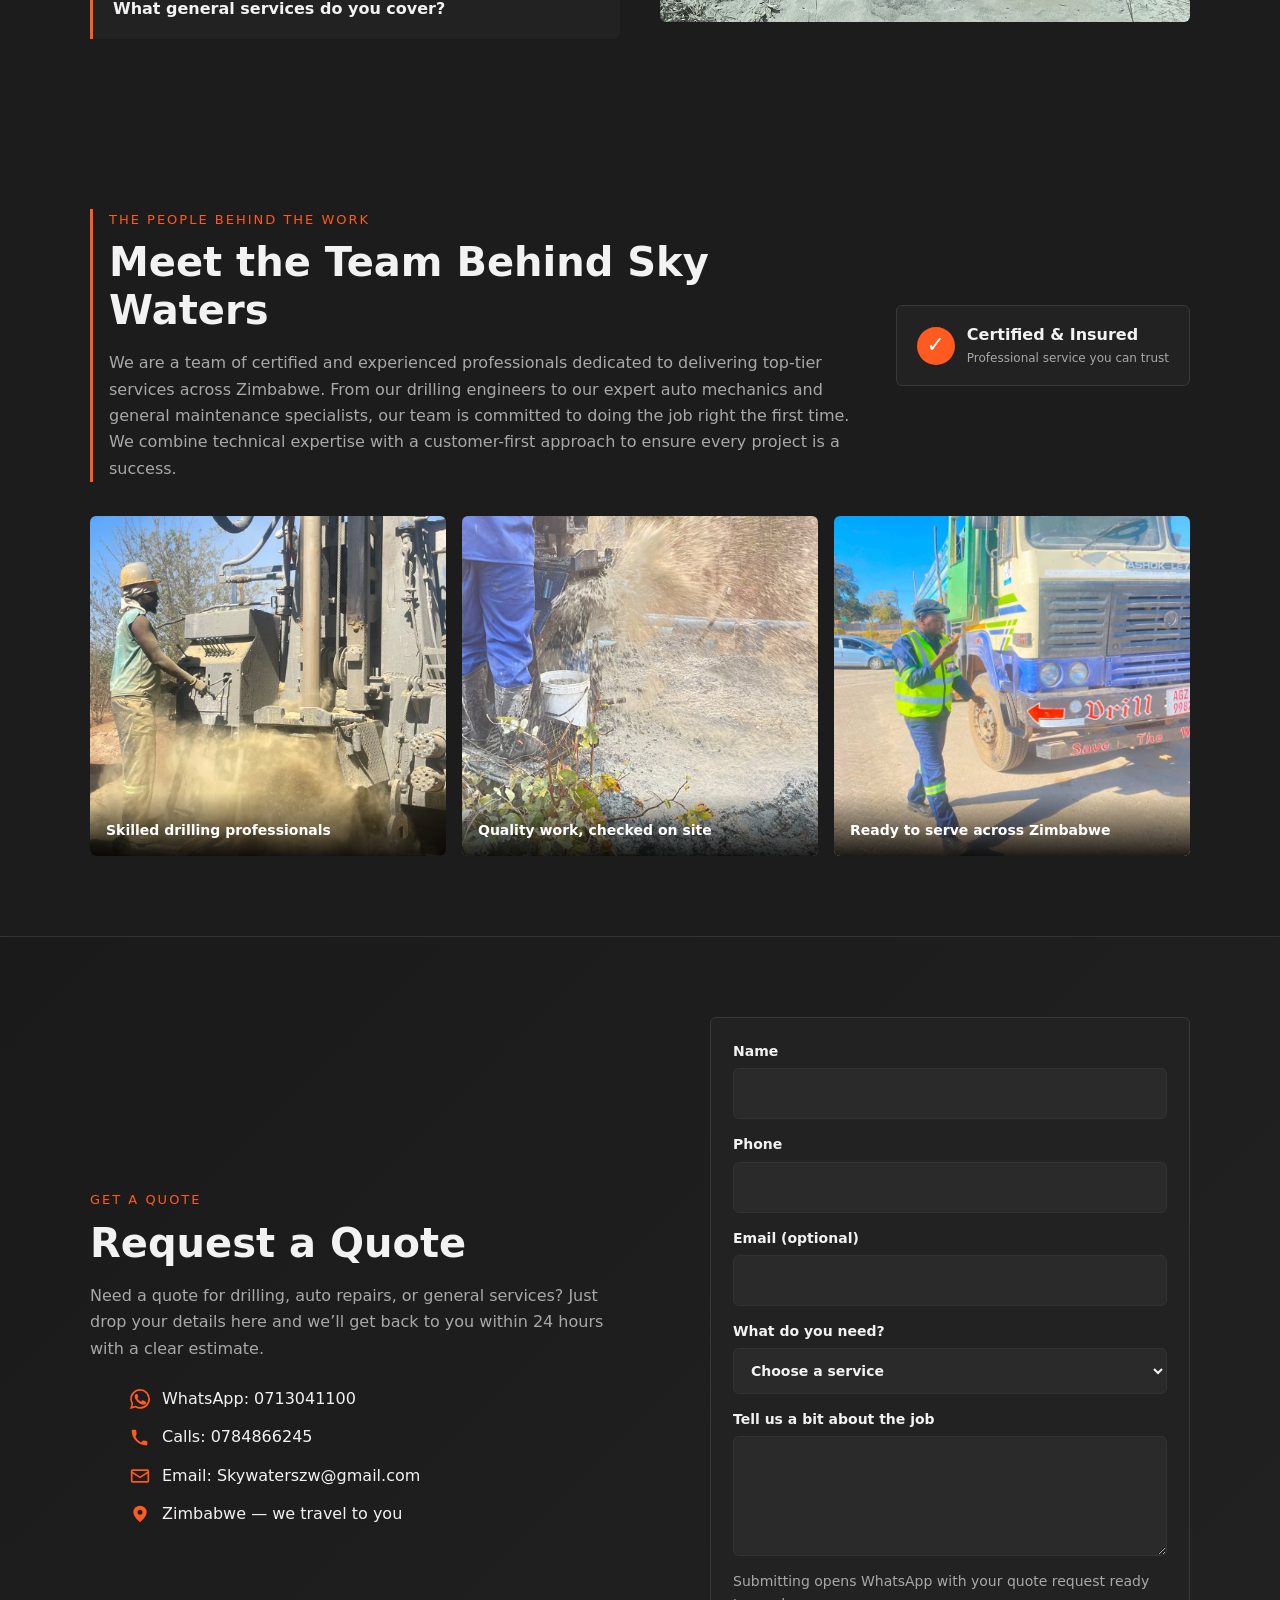
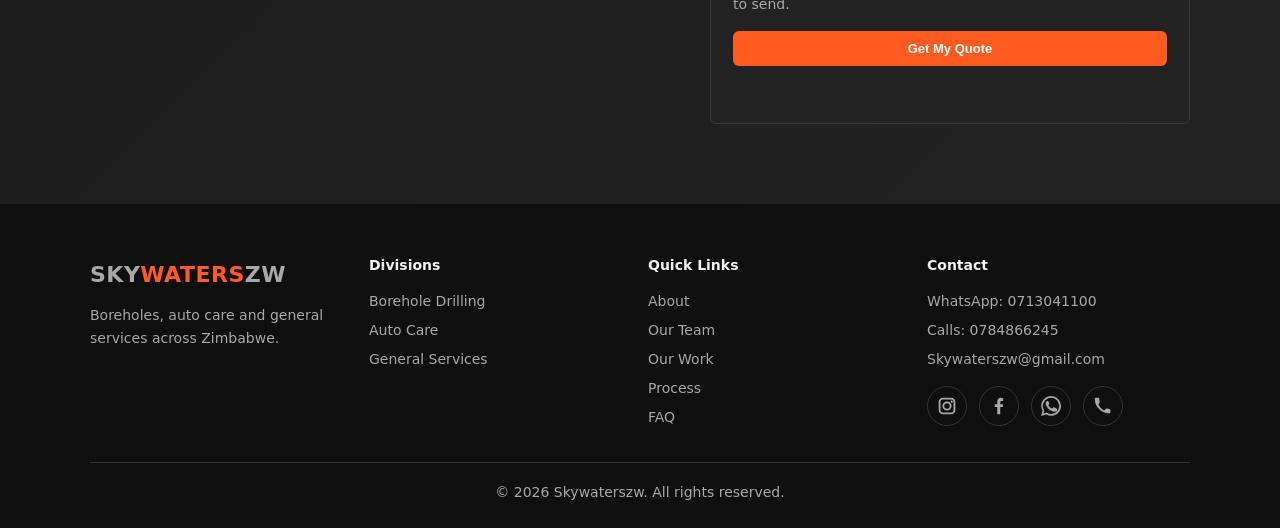
==== commit 2f42cbe5: "Update Sky Waters website layout Co-authored-by: Copilot <223556219+Copilot@users.noreply.github.com" ====
--- a/index.html
+++ b/index.html
@@ -1,51 +1,372 @@
-<html lang="en"><head><meta charset="utf-8"><meta name="viewport" content="width=device-width, initial-scale=1, viewport-fit=cover"><title>Skywaterszw – Boreholes, Auto Care &amp; General Services</title>
-<link rel="stylesheet" href="styles.css"></head><body>
-<nav><div class="w"><a class="logo" href="#">SKY<span>WATERS</span>ZW<small>DRILLING · AUTO · SERVICES</small></a>
-<ul><li><a href="#about">About</a></li><li><a href="#team">Our Team</a></li><li><a href="#divisions">Divisions</a></li><li><a href="#work">Our Work</a></li><li><a href="#process">Process</a></li><li><a href="#faq">FAQ</a></li></ul><a class="btn" href="#contact">Get a Quote</a></div></nav>
-
-<header class="hero"><div class="w"><div class="txt"><div class="lb">Skywaterszw</div><h1>Drill. Drive.<br><em>Deliver.</em></h1><p>Reliable borehole drilling, professional auto care and dependable general services — three divisions, one trusted Zimbabwean team.</p><a class="btn" href="#divisions">Our Divisions</a> <a class="btn o" href="#contact">Call Us</a></div>
-<div class="pic"><div class="sl" id="sl" tabindex="0" aria-label="Photos of our drilling work"><img src="Images/Hero/WhatsApp%20Image%202026-10-19%20at%2011.44.52.jpeg" alt="Water flowing from a completed borehole"><img src="Images/Hero/WhatsApp%20Image%202026-10-18%20at%2012.25.29%20(1).jpeg" alt="Borehole drilling rig on site" loading="lazy"><img src="Images/Hero/WhatsApp%20Image%202026-10-18%20at%2012.25.30%20(2).jpeg" alt="Drilling rig spraying cuttings during drilling" loading="lazy"><img src="Images/Hero/WhatsApp%20Image%202026-10-18%20at%2012.25.30.jpeg" alt="Drilling team working at a borehole site" loading="lazy"></div><button class="sb p" type="button" aria-label="Previous photo">‹</button><button class="sb n" type="button" aria-label="Next photo">›</button><div class="sd" id="sd"></div></div></div></header>
-
-<section id="about"><div class="w two"><div class="bar"><div class="lb">About Us</div><h2>Water. Wheels. Work. Done right.</h2><p class="mu">Skywaterszw began with a simple promise: bring clean water to communities and keep Zimbabwe moving. Today our truck-mounted rigs, auto workshop and general services crews deliver quality, safety and honest pricing on every job.</p>
-</div>
-<img class="img" src="Images/AboutUs/WhatsApp%20Image%202026-10-18%20at%2012.25.27.jpeg" alt="Raised water tanks installed at a customer site"></div></section>
-
-<section id="divisions" class="alt"><div class="w"><div class="c"><div class="lb">What We Do</div><h2>Three Divisions, One Standard</h2><p class="mu">Choose the service you need — every division is backed by the same commitment to quality.</p></div>
-<div class="g3">
-<div class="div"><div class="im sli"><div class="sl2" id="sl2" tabindex="0" aria-label="Borehole drilling photos"><img src="Images/SkyBorehole/WhatsApp%20Image%202026-10-19%20at%2011.44.52.jpeg" alt="Borehole rig bringing water to the surface"><img src="Images/SkyBorehole/WhatsApp%20Image%202026-10-18%20at%2012.25.29%20(1).jpeg" alt="Sky Waters drilling rig at a borehole site" loading="lazy"></div><button class="sb2 p" type="button" aria-label="Previous photo">‹</button><button class="sb2 n" type="button" aria-label="Next photo">›</button><div class="sd2" id="sd2"></div><i>💧</i></div><div class="b"><h3>Sky Waters Borehole Drilling</h3><p class="mu">Complete water solutions from siting to pump installation.</p><ul><li>Siting and surveying</li><li>Drilling</li><li>Casing and setup</li><li>Pumps</li><li>Tank stands</li><li>Repairs (old borehole flushing and recasing)</li></ul><a class="l" href="#contact">Request a quote →</a></div></div>
-<div class="div"><div class="im sli"><div class="sl2" tabindex="0" aria-label="Auto Care photos"><img src="Images/SkyAutoCare/WhatsApp%20Image%202026-10-18%20at%2012.25.24.jpeg" alt="Sky Waters Auto Care service"><img src="Images/SkyAutoCare/WhatsApp%20Image%202026-10-18%20at%2012.25.25%20(1).jpeg" alt="Vehicle receiving Auto Care service" loading="lazy"><img src="Images/SkyAutoCare/WhatsApp%20Image%202026-10-18%20at%2012.25.29%20(1).jpeg" alt="Auto Care work in progress" loading="lazy"><img src="Images/SkyAutoCare/WhatsApp%20Image%202026-10-18%20at%2012.25.29%20(2).jpeg" alt="Sky Waters Auto Care vehicle service" loading="lazy"></div><button class="sb2 p" type="button" aria-label="Previous photo">‹</button><button class="sb2 n" type="button" aria-label="Next photo">›</button><div class="sd2"></div><i>🔧</i></div><div class="b"><h3>Sky Waters Auto Care</h3><p class="mu">Keep your vehicle safe, clean and road-ready.</p><ul><li>Servicing</li><li>Diagnostics</li><li>Brakes and suspension</li><li>Tyres</li><li>Fleet management</li><li>Detailing</li></ul><a class="l" href="https://wa.me/263713041100" target="_blank" rel="noopener noreferrer">Book a service →</a></div></div>
-<div class="div"><div class="im sli"><div class="sl2" tabindex="0" aria-label="General services photos"><img src="Images/SkyGeneralServices/WhatsApp%20Image%202026-10-18%20at%2012.25.24%20(2).jpeg" alt="Completed borehole casing"><img src="Images/SkyGeneralServices/WhatsApp%20Image%202026-10-18%20at%2012.25.24%20(1).jpeg" alt="Pump installation in a protective borehole casing" loading="lazy"><img src="Images/SkyGeneralServices/WhatsApp%20Image%202026-10-18%20at%2012.25.26%20(2).jpeg" alt="Water tank and solar pump installation" loading="lazy"><img src="Images/SkyGeneralServices/WhatsApp%20Image%202026-10-18%20at%2012.25.29.jpeg" alt="Crew working beside a drilling rig" loading="lazy"><img src="Images/SkyGeneralServices/WhatsApp%20Image%202026-10-18%20at%2012.25.30.jpeg" alt="Water flowing during borehole work" loading="lazy"></div><button class="sb2 p" type="button" aria-label="Previous photo">‹</button><button class="sb2 n" type="button" aria-label="Next photo">›</button><div class="sd2"></div><i>🛠️</i></div><div class="b"><h3>Sky Waters General Services</h3><p class="mu">This is our handy-man and fabrication division. We help homes, farms, and businesses with day-to-day repairs and projects.</p><ul><li><b>Plumbing:</b> Fixing leaks, installing pipes, repairing taps, and general plumbing work.</li><li><b>Welding &amp; Fabrication:</b> We build gates, window frames, security doors, and do structural welding repairs.</li><li><b>Transport &amp; Hauling:</b> Moving goods, equipment, and materials for clients.</li><li><b>Property Maintenance:</b> General repairs, painting, carpentry, and whatever else needs fixing around your property.</li></ul><a class="l" href="#contact">Ask for help →</a></div></div>
-</div></div></section>
-
-<section><div class="w two"><div><div class="bar"><div class="lb">Borehole Expertise</div><h2>Extracting Water, Fueling Progress</h2></div><p class="mu">Our truck-mounted rigs handle hard rock and tough terrain. From schools and clinics to farms and households, we deliver boreholes that last.</p>
-<ul class="ck"><li>Accurate siting to maximise yield</li><li>Quality blue-casing &amp; gravel pack</li><li>Solar &amp; electric submersible pumps</li><li>Tank stands built to last</li></ul><a class="btn" href="#contact">Plan Your Borehole</a></div>
-<div class="gal" style="grid-template-columns:1fr 1fr"><img src="Images/BoreholeExpertise/WhatsApp%20Image%202026-10-18%20at%2012.25.24%20%282%29.jpeg" alt="Solar pump and tank"><img src="Images/BoreholeExpertise/WhatsApp%20Image%202026-10-18%20at%2012.25.26%20%281%29.jpeg" alt="Submersible pump"><img src="Images/BoreholeExpertise/WhatsApp%20Image%202026-10-18%20at%2012.25.26%20%282%29.jpeg" alt="Borehole cap" style="grid-column:span 2;height:220px"></div></div></section>
-
-<section id="work" class="alt"><div class="w"><div class="c"><div class="lb">Our Work</div><h2>Drilling Excellence in the Field</h2><p class="mu">Real sites, real water, real communities.</p></div>
-<div class="gal"><img src="Images/OurWork/WhatsApp%20Image%202026-10-18%20at%2012.25.23.jpeg" alt="Rig on site"><img src="Images/OurWork/WhatsApp%20Image%202026-10-18%20at%2012.25.25%20(2).jpeg" alt="Water flowing"><img src="Images/OurWork/WhatsApp%20Image%202026-10-18%20at%2012.25.27%20(1).jpeg" alt="Driller at work"><img src="Images/OurWork/WhatsApp%20Image%202026-10-18%20at%2012.25.29%20(2).jpeg" alt="Community celebrates water"><img src="Images/OurWork/WhatsApp%20Image%202026-10-18%20at%2012.25.29.jpeg" alt="Water discharge"><img src="Images/OurWork/WhatsApp%20Image%202026-10-18%20at%2012.25.30%20(2).jpeg" alt="Rig near homes"></div></div></section>
-
-<section id="process"><div class="w"><div class="c"><div class="lb">How We Work</div><h2>Our Borehole Process</h2></div>
-<div class="g4"><div class="st"><b>1.</b><h3>Survey &amp; Siting</h3><p>We assess the land and pinpoint the best drilling spot.</p></div><div class="st"><b>2.</b><h3>Drilling</h3><p>Our rigs drill to depth, with casing and gravel pack fitted.</p></div><div class="st"><b>3.</b><h3>Pump &amp; Tank</h3><p>Solar or electric pump, tank stand and piping installed.</p></div><div class="st"><b>4.</b><h3>Handover</h3><p>Flow tested, cleaned and handed over with guidance.</p></div></div></div></section>
-
-<section id="faq" class="alt"><div class="w two"><div><div class="bar"><div class="lb">FAQ</div><h2>Questions We Hear Often</h2></div>
-<details open=""><summary>How deep will my borehole be?</summary><p>Depth depends on local geology and the water table. After a survey we give you an estimate before drilling starts.</p></details>
-<details><summary>Can I run the pump on solar?</summary><p>Yes. We design and install solar pump systems with panels, tank stand and piping.</p></details>
-<details><summary>Do you service vehicles for fleets?</summary><p>Yes, our Auto Care division offers scheduled fleet maintenance and repairs.</p></details>
-<details><summary>What general services do you cover?</summary><p>Plumbing, welding, fabrication, hauling and repairs — contact us with your job.</p></details></div>
-<img class="img" src="Images/FAQ/WhatsApp%20Image%202026-10-18%20at%2012.25.30%20%281%29.jpeg" alt="Water breakthrough"></div></section>
-
-<section id="team" class="team-section alt"><div class="w">
-<div class="team-intro"><div class="bar"><div class="lb">The People Behind the Work</div><h2>Meet the Team Behind Sky Waters</h2><p class="mu">We are a team of certified and experienced professionals dedicated to delivering top-tier services across Zimbabwe. From our drilling engineers to our expert auto mechanics and general maintenance specialists, our team is committed to doing the job right the first time. We combine technical expertise with a customer-first approach to ensure every project is a success.</p></div>
-<div class="team-trust"><span aria-hidden="true">✓</span><div><strong>Certified &amp; Insured</strong><small>Professional service you can trust</small></div></div></div>
-<div class="team-gallery">
-<figure><img src="Images/Team/WhatsApp%20Image%202026-10-20%20at%2016.57.37.jpeg" alt="Sky Waters drilling professional operating a borehole rig" loading="lazy"><figcaption>Skilled drilling professionals</figcaption></figure>
-<figure><img src="Images/Team/WhatsApp%20Image%202026-10-20%20at%2016.57.38%20(1).jpeg" alt="Sky Waters team member monitoring a borehole water test" loading="lazy"><figcaption>Quality work, checked on site</figcaption></figure>
-<figure><img src="Images/Team/WhatsApp%20Image%202026-10-20%20at%2016.57.38.jpeg" alt="Sky Waters team member beside a drilling truck" loading="lazy"><figcaption>Ready to serve across Zimbabwe</figcaption></figure>
-</div></div></section>
-
-<section id="contact" class="cta"><div class="w two"><div><div class="lb">Get a Quote</div><h2>Request a Quote</h2><p class="mu">Need a quote for drilling, auto repairs, or general services? Just drop your details here and we’ll get back to you within 24 hours with a clear estimate.</p><ul class="ck contact-details"><li><svg viewBox="0 0 24 24" aria-hidden="true"><path d="M20.5 3.5A11.8 11.8 0 0 0 12.1 0C5.6 0 .3 5.3.3 11.8c0 2.1.6 4.1 1.6 5.9L0 24l6.5-1.7a11.8 11.8 0 0 0 5.6 1.4h.1c6.5 0 11.8-5.3 11.8-11.8a11.8 11.8 0 0 0-3.5-8.4zM12.2 21.7a9.8 9.8 0 0 1-5-1.4l-.4-.2-3.9 1 1-3.8-.3-.4a9.8 9.8 0 1 1 8.6 4.8zm5.4-7.3c-.3-.2-1.8-.9-2.1-1s-.5-.2-.7.2-.8 1-1 1.2-.4.2-.7.1a8 8 0 0 1-2.4-1.5 9 9 0 0 1-1.7-2.1c-.2-.3 0-.5.1-.7l.5-.6c.2-.2.2-.4.3-.6s0-.4 0-.6-.7-1.7-.9-2.3c-.3-.6-.5-.5-.7-.5h-.6c-.2 0-.6.1-.9.4s-1.2 1.2-1.2 2.9 1.2 3.3 1.4 3.5 2.4 3.7 5.9 5.1c.8.4 1.5.6 2 .7.8.3 1.6.2 2.2.1.7-.1 1.8-.7 2.1-1.4s.3-1.3.2-1.4-.2-.3-.5-.5z"/></svg><span>WhatsApp: <a href="https://wa.me/263713041100">0713041100</a></span></li><li><svg viewBox="0 0 24 24" aria-hidden="true"><path d="M6.6 10.8a15.4 15.4 0 0 0 6.6 6.6l2.2-2.2a1 1 0 0 1 1-.2 11 11 0 0 0 3.4.5 1 1 0 0 1 1 1v3.4a1 1 0 0 1-1 1A17.8 17.8 0 0 1 2.1 3.2a1 1 0 0 1 1-1h3.4a1 1 0 0 1 1 1 11 11 0 0 0 .5 3.4 1 1 0 0 1-.2 1z"/></svg><span>Calls: <a href="tel:+263784866245">0784866245</a></span></li><li><svg viewBox="0 0 24 24" aria-hidden="true"><path d="M3 4h18a2 2 0 0 1 2 2v12a2 2 0 0 1-2 2H3a2 2 0 0 1-2-2V6a2 2 0 0 1 2-2zm0 2v.5l9 6 9-6V6H3zm18 12V8.9l-8.4 5.6a1 1 0 0 1-1.1 0L3 8.9V18h18z"/></svg><span>Email: <a href="mailto:Skywaterszw@gmail.com">Skywaterszw@gmail.com</a></span></li><li><svg viewBox="0 0 24 24" aria-hidden="true"><path d="M12 2a8 8 0 0 0-8 8c0 5.5 8 12 8 12s8-6.5 8-12a8 8 0 0 0-8-8zm0 11a3 3 0 1 1 0-6 3 3 0 0 1 0 6z"/></svg><span>Zimbabwe — we travel to you</span></li></ul></div>
-<form id="contact-form"><label class="form-field" for="contact-name">Name<input id="contact-name" name="name" autocomplete="name" required></label><label class="form-field" for="contact-phone">Phone<input id="contact-phone" name="phone" type="tel" autocomplete="tel" required></label><label class="form-field" for="contact-email">Email (optional)<input id="contact-email" name="email" type="email" autocomplete="email"></label><label class="form-field" for="contact-service">What do you need?<select id="contact-service" name="service" required><option value="" selected disabled>Choose a service</option><option>Borehole Drilling</option><option>Auto Care</option><option>General Services</option><option>Other</option></select></label><label class="form-field" for="contact-message">Tell us a bit about the job<textarea id="contact-message" name="message" rows="4" required></textarea></label><p class="form-note">Submitting opens WhatsApp with your quote request ready to send.</p><button class="btn" type="submit">Get My Quote</button><p id="contact-status" class="form-status" role="status" aria-live="polite"></p></form></div></section>
-
-<footer><div class="w"><div class="g4"><div><a class="logo" href="#">SKY<span>WATERS</span>ZW</a><p style="margin-top:8px">Boreholes, auto care and general services across Zimbabwe.</p></div><div><h4>Divisions</h4><a href="#divisions">Borehole Drilling</a><a href="#divisions">Auto Care</a><a href="#divisions">General Services</a></div><div><h4>Quick Links</h4><a href="#about">About</a><a href="#team">Our Team</a><a href="#work">Our Work</a><a href="#process">Process</a><a href="#faq">FAQ</a></div><div><h4>Contact</h4><a href="https://wa.me/263713041100">WhatsApp: 0713041100</a><a href="tel:+263784866245">Calls: 0784866245</a><a href="mailto:Skywaterszw@gmail.com">Skywaterszw@gmail.com</a><div class="socials"><a href="https://www.instagram.com/skywaterzw/" aria-label="Instagram" target="_blank" rel="noopener noreferrer"><svg viewBox="0 0 24 24" aria-hidden="true"><path d="M7 2h10a5 5 0 0 1 5 5v10a5 5 0 0 1-5 5H7a5 5 0 0 1-5-5V7a5 5 0 0 1 5-5zm0 2.2A2.8 2.8 0 0 0 4.2 7v10A2.8 2.8 0 0 0 7 19.8h10a2.8 2.8 0 0 0 2.8-2.8V7A2.8 2.8 0 0 0 17 4.2H7zm5 2.3a5.5 5.5 0 1 1 0 11 5.5 5.5 0 0 1 0-11zm0 2.2a3.3 3.3 0 1 0 0 6.6 3.3 3.3 0 0 0 0-6.6zm5.7-3.2a1.3 1.3 0 1 1 0 2.6 1.3 1.3 0 0 1 0-2.6z"/></svg></a><a href="https://www.facebook.com/share/1DydYhVmP9/?mibextid=wwXIfr" aria-label="Facebook" target="_blank" rel="noopener noreferrer"><svg viewBox="0 0 24 24" aria-hidden="true"><path d="M13.5 22v-8.8h3l.45-3.45H13.5V7.55c0-1 .28-1.68 1.72-1.68h1.84V2.78A24 24 0 0 0 14.38 2c-2.66 0-4.48 1.62-4.48 4.6v3.15H6.9v3.45h3V22h3.6z"/></svg></a><a href="https://wa.me/263713041100" aria-label="WhatsApp"><svg viewBox="0 0 24 24" aria-hidden="true"><path d="M20.5 3.5A11.8 11.8 0 0 0 12.1 0C5.6 0 .3 5.3.3 11.8c0 2.1.6 4.1 1.6 5.9L0 24l6.5-1.7a11.8 11.8 0 0 0 5.6 1.4h.1c6.5 0 11.8-5.3 11.8-11.8a11.8 11.8 0 0 0-3.5-8.4zM12.2 21.7a9.8 9.8 0 0 1-5-1.4l-.4-.2-3.9 1 1-3.8-.3-.4a9.8 9.8 0 1 1 8.6 4.8zm5.4-7.3c-.3-.2-1.8-.9-2.1-1s-.5-.2-.7.2-.8 1-1 1.2-.4.2-.7.1a8 8 0 0 1-2.4-1.5 9 9 0 0 1-1.7-2.1c-.2-.3 0-.5.1-.7l.5-.6c.2-.2.2-.4.3-.6s0-.4 0-.6-.7-1.7-.9-2.3c-.3-.6-.5-.5-.7-.5h-.6c-.2 0-.6.1-.9.4s-1.2 1.2-1.2 2.9 1.2 3.3 1.4 3.5 2.4 3.7 5.9 5.1c.8.4 1.5.6 2 .7.8.3 1.6.2 2.2.1.7-.1 1.8-.7 2.1-1.4s.3-1.3.2-1.4-.2-.3-.5-.5z"/></svg></a><a href="tel:+263784866245" aria-label="Call 0784866245"><svg viewBox="0 0 24 24" aria-hidden="true"><path d="M6.6 10.8a15.4 15.4 0 0 0 6.6 6.6l2.2-2.2a1 1 0 0 1 1-.2 11 11 0 0 0 3.4.5 1 1 0 0 1 1 1v3.4a1 1 0 0 1-1 1A17.8 17.8 0 0 1 2.1 3.2a1 1 0 0 1 1-1h3.4a1 1 0 0 1 1 1 11 11 0 0 0 .5 3.4 1 1 0 0 1-.2 1z"/></svg></a></div></div></div><div class="cp">© 2026 Skywaterszw. All rights reserved.</div></div></footer>
+<!DOCTYPE html>
+<html lang="en">
+<head>
+  <meta charset="utf-8">
+  <meta name="viewport" content="width=device-width, initial-scale=1, viewport-fit=cover">
+  <meta name="description" content="Skywaterszw – Professional borehole drilling, auto care and general services across Zimbabwe. Reliable, insured and customer-focused.">
+  <title>Skywaterszw – Boreholes, Auto Care & General Services</title>
+  <link rel="stylesheet" href="styles.css">
+</head>
+<body>
+
+<nav>
+  <div class="w">
+    <a class="logo" href="#">SKY<span>WATERS</span>ZW<small>DRILLING · AUTO · SERVICES</small></a>
+    <ul>
+      <li><a href="#about">About</a></li>
+      <li><a href="#team">Our Team</a></li>
+      <li><a href="#divisions">Divisions</a></li>
+      <li><a href="#work">Our Work</a></li>
+      <li><a href="#process">Process</a></li>
+      <li><a href="#faq">FAQ</a></li>
+    </ul>
+    <a class="btn" href="#contact">Get a Quote</a>
+  </div>
+</nav>
+
+<header class="hero">
+  <div class="w">
+    <div class="txt">
+      <div class="lb">Skywaterszw</div>
+      <h1>Drill. Drive.<br><em>Deliver.</em></h1>
+      <p>Reliable borehole drilling, professional auto care and dependable general services — three divisions, one trusted Zimbabwean team.</p>
+      <a class="btn" href="#divisions">Our Divisions</a>
+      <a class="btn o" href="#contact">Call Us</a>
+    </div>
+    <div class="pic">
+      <div class="sl" id="sl" tabindex="0" aria-label="Photos of our drilling work">
+        <img src="Images/Hero/WhatsApp%20Image%202026-10-19%20at%2011.44.52.jpeg" alt="Water flowing from a completed borehole">
+        <img src="Images/Hero/WhatsApp%20Image%202026-10-18%20at%2012.25.29%20(1).jpeg" alt="Borehole drilling rig on site" loading="lazy">
+        <img src="Images/Hero/WhatsApp%20Image%202026-10-18%20at%2012.25.30%20(2).jpeg" alt="Drilling rig spraying cuttings during drilling" loading="lazy">
+        <img src="Images/Hero/WhatsApp%20Image%202026-10-18%20at%2012.25.30.jpeg" alt="Drilling team working at a borehole site" loading="lazy">
+      </div>
+      <button class="sb p" type="button" aria-label="Previous photo">‹</button>
+      <button class="sb n" type="button" aria-label="Next photo">›</button>
+      <div class="sd" id="sd"></div>
+    </div>
+  </div>
+</header>
+
+<section id="about">
+  <div class="w two">
+    <div class="bar">
+      <div class="lb">About Us</div>
+      <h2>Water. Wheels. Work. Done right.</h2>
+      <p class="mu">Skywaterszw began with a simple promise: bring clean water to communities and keep Zimbabwe moving. Today our truck-mounted rigs, auto workshop and general services crews deliver quality, safety and honest pricing on every job.</p>
+    </div>
+    <img class="img" src="Images/AboutUs/WhatsApp%20Image%202026-10-18%20at%2012.25.27.jpeg" alt="Raised water tanks installed at a customer site">
+  </div>
+</section>
+
+<section id="divisions" class="alt">
+  <div class="w">
+    <div class="c">
+      <div class="lb">What We Do</div>
+      <h2>Three Divisions, One Standard</h2>
+      <p class="mu">Choose the service you need — every division is backed by the same commitment to quality.</p>
+    </div>
+    <div class="g3">
+
+      <div class="div">
+        <div class="im sli">
+          <div class="sl2" tabindex="0" aria-label="Borehole drilling photos">
+            <img src="Images/SkyBorehole/WhatsApp%20Image%202026-10-19%20at%2011.44.52.jpeg" alt="Borehole rig bringing water to the surface">
+            <img src="Images/SkyBorehole/WhatsApp%20Image%202026-10-18%20at%2012.25.29%20(1).jpeg" alt="Sky Waters drilling rig at a borehole site" loading="lazy">
+          </div>
+          <button class="sb2 p" type="button" aria-label="Previous photo">‹</button>
+          <button class="sb2 n" type="button" aria-label="Next photo">›</button>
+          <div class="sd2"></div>
+        </div>
+        <div class="b">
+          <h3>Sky Waters Borehole Drilling</h3>
+          <p class="mu">Complete water solutions from siting to pump installation.</p>
+          <ul>
+            <li>Siting and surveying</li>
+            <li>Drilling</li>
+            <li>Casing and setup</li>
+            <li>Pumps</li>
+            <li>Tank stands</li>
+            <li>Repairs (old borehole flushing and recasing)</li>
+          </ul>
+          <a class="l" href="#contact">Request a quote →</a>
+        </div>
+      </div>
+
+      <div class="div">
+        <div class="im sli">
+          <div class="sl2" tabindex="0" aria-label="Auto Care photos">
+            <img src="Images/SkyAutoCare/WhatsApp%20Image%202026-10-18%20at%2012.25.24.jpeg" alt="Sky Waters Auto Care service">
+            <img src="Images/SkyAutoCare/WhatsApp%20Image%202026-10-18%20at%2012.25.25%20(1).jpeg" alt="Vehicle receiving Auto Care service" loading="lazy">
+            <img src="Images/SkyAutoCare/WhatsApp%20Image%202026-10-18%20at%2012.25.29%20(1).jpeg" alt="Auto Care work in progress" loading="lazy">
+            <img src="Images/SkyAutoCare/WhatsApp%20Image%202026-10-18%20at%2012.25.29%20(2).jpeg" alt="Sky Waters Auto Care vehicle service" loading="lazy">
+          </div>
+          <button class="sb2 p" type="button" aria-label="Previous photo">‹</button>
+          <button class="sb2 n" type="button" aria-label="Next photo">›</button>
+          <div class="sd2"></div>
+        </div>
+        <div class="b">
+          <h3>Sky Waters Auto Care</h3>
+          <p class="mu">Keep your vehicle safe, clean and road-ready.</p>
+          <ul>
+            <li>Servicing</li>
+            <li>Diagnostics</li>
+            <li>Brakes and suspension</li>
+            <li>Tyres</li>
+            <li>Fleet management</li>
+            <li>Detailing</li>
+          </ul>
+          <a class="l" href="https://wa.me/263713041100" target="_blank" rel="noopener noreferrer">Book a service →</a>
+        </div>
+      </div>
+
+      <div class="div">
+        <div class="im sli">
+          <div class="sl2" tabindex="0" aria-label="General services photos">
+            <img src="Images/SkyGeneralServices/WhatsApp%20Image%202026-10-18%20at%2012.25.24%20(2).jpeg" alt="Completed borehole casing">
+            <img src="Images/SkyGeneralServices/WhatsApp%20Image%202026-10-18%20at%2012.25.24%20(1).jpeg" alt="Pump installation in a protective borehole casing" loading="lazy">
+            <img src="Images/SkyGeneralServices/WhatsApp%20Image%202026-10-18%20at%2012.25.26%20(2).jpeg" alt="Water tank and solar pump installation" loading="lazy">
+            <img src="Images/SkyGeneralServices/WhatsApp%20Image%202026-10-18%20at%2012.25.29.jpeg" alt="Crew working beside a drilling rig" loading="lazy">
+            <img src="Images/SkyGeneralServices/WhatsApp%20Image%202026-10-18%20at%2012.25.30.jpeg" alt="Water flowing during borehole work" loading="lazy">
+          </div>
+          <button class="sb2 p" type="button" aria-label="Previous photo">‹</button>
+          <button class="sb2 n" type="button" aria-label="Next photo">›</button>
+          <div class="sd2"></div>
+        </div>
+        <div class="b">
+          <h3>Sky Waters General Services</h3>
+          <p class="mu">This is our handy-man and fabrication division. We help homes, farms, and businesses with day-to-day repairs and projects.</p>
+          <ul>
+            <li><b>Plumbing:</b> Fixing leaks, installing pipes, repairing taps, and general plumbing work.</li>
+            <li><b>Welding & Fabrication:</b> We build gates, window frames, security doors, and do structural welding repairs.</li>
+            <li><b>Transport & Hauling:</b> Moving goods, equipment, and materials for clients.</li>
+            <li><b>Property Maintenance:</b> General repairs, painting, carpentry, and whatever else needs fixing around your property.</li>
+          </ul>
+          <a class="l" href="#contact">Ask for help →</a>
+        </div>
+      </div>
+
+    </div>
+  </div>
+</section>
+
+<section>
+  <div class="w two">
+    <div>
+      <div class="bar">
+        <div class="lb">Borehole Expertise</div>
+        <h2>Extracting Water, Fueling Progress</h2>
+      </div>
+      <p class="mu">Our truck-mounted rigs handle hard rock and tough terrain. From schools and clinics to farms and households, we deliver boreholes that last.</p>
+      <ul class="ck">
+        <li>Accurate siting to maximise yield</li>
+        <li>Quality blue-casing & gravel pack</li>
+        <li>Solar & electric submersible pumps</li>
+        <li>Tank stands built to last</li>
+      </ul>
+      <a class="btn" href="#contact">Plan Your Borehole</a>
+    </div>
+    <div class="gal" style="grid-template-columns:1fr 1fr">
+      <img src="Images/BoreholeExpertise/WhatsApp%20Image%202026-10-18%20at%2012.25.24%20%282%29.jpeg" alt="Solar pump and tank">
+      <img src="Images/BoreholeExpertise/WhatsApp%20Image%202026-10-18%20at%2012.25.26%20%281%29.jpeg" alt="Submersible pump">
+      <img src="Images/BoreholeExpertise/WhatsApp%20Image%202026-10-18%20at%2012.25.26%20%282%29.jpeg" alt="Borehole cap" style="grid-column:span 2;height:220px">
+    </div>
+  </div>
+</section>
+
+<section id="work" class="alt">
+  <div class="w">
+    <div class="c">
+      <div class="lb">Our Work</div>
+      <h2>Drilling Excellence in the Field</h2>
+      <p class="mu">Real sites, real water, real communities.</p>
+    </div>
+    <div class="gal">
+      <img src="Images/OurWork/WhatsApp%20Image%202026-10-18%20at%2012.25.23.jpeg" alt="Rig on site">
+      <img src="Images/OurWork/WhatsApp%20Image%202026-10-18%20at%2012.25.25%20(2).jpeg" alt="Water flowing">
+      <img src="Images/OurWork/WhatsApp%20Image%202026-10-18%20at%2012.25.27%20(1).jpeg" alt="Driller at work">
+      <img src="Images/OurWork/WhatsApp%20Image%202026-10-18%20at%2012.25.29%20(2).jpeg" alt="Community celebrates water">
+      <img src="Images/OurWork/WhatsApp%20Image%202026-10-18%20at%2012.25.29.jpeg" alt="Water discharge">
+      <img src="Images/OurWork/WhatsApp%20Image%202026-10-18%20at%2012.25.30%20(2).jpeg" alt="Rig near homes">
+    </div>
+  </div>
+</section>
+
+<section id="process">
+  <div class="w">
+    <div class="c">
+      <div class="lb">How We Work</div>
+      <h2>Our Borehole Process</h2>
+    </div>
+    <div class="g4">
+      <div class="st"><b>1.</b><h3>Survey & Siting</h3><p>We assess the land and pinpoint the best drilling spot.</p></div>
+      <div class="st"><b>2.</b><h3>Drilling</h3><p>Our rigs drill to depth, with casing and gravel pack fitted.</p></div>
+      <div class="st"><b>3.</b><h3>Pump & Tank</h3><p>Solar or electric pump, tank stand and piping installed.</p></div>
+      <div class="st"><b>4.</b><h3>Handover</h3><p>Flow tested, cleaned and handed over with guidance.</p></div>
+    </div>
+  </div>
+</section>
+
+<section id="faq" class="alt">
+  <div class="w two">
+    <div>
+      <div class="bar">
+        <div class="lb">FAQ</div>
+        <h2>Questions We Hear Often</h2>
+      </div>
+      <details open>
+        <summary>How deep will my borehole be?</summary>
+        <p>Depth depends on local geology and the water table. After a survey we give you an estimate before drilling starts.</p>
+      </details>
+      <details>
+        <summary>Can I run the pump on solar?</summary>
+        <p>Yes. We design and install solar pump systems with panels, tank stand and piping.</p>
+      </details>
+      <details>
+        <summary>Do you service vehicles for fleets?</summary>
+        <p>Yes, our Auto Care division offers scheduled fleet maintenance and repairs.</p>
+      </details>
+      <details>
+        <summary>What general services do you cover?</summary>
+        <p>Plumbing, welding, fabrication, hauling and repairs — contact us with your job.</p>
+      </details>
+    </div>
+    <img class="img" src="Images/FAQ/WhatsApp%20Image%202026-10-18%20at%2012.25.30%20%281%29.jpeg" alt="Water breakthrough">
+  </div>
+</section>
+
+<section id="team" class="team-section alt">
+  <div class="w">
+    <div class="team-intro">
+      <div class="bar">
+        <div class="lb">The People Behind the Work</div>
+        <h2>Meet the Team Behind Sky Waters</h2>
+        <p class="mu">We are a team of certified and experienced professionals dedicated to delivering top-tier services across Zimbabwe. From our drilling engineers to our expert auto mechanics and general maintenance specialists, our team is committed to doing the job right the first time. We combine technical expertise with a customer-first approach to ensure every project is a success.</p>
+      </div>
+      <div class="team-trust">
+        <span aria-hidden="true">✓</span>
+        <div>
+          <strong>Certified & Insured</strong>
+          <small>Professional service you can trust</small>
+        </div>
+      </div>
+    </div>
+    <div class="team-gallery">
+      <figure>
+        <img src="Images/Team/WhatsApp%20Image%202026-10-20%20at%2016.57.37.jpeg" alt="Sky Waters drilling professional operating a borehole rig" loading="lazy">
+        <figcaption>Skilled drilling professionals</figcaption>
+      </figure>
+      <figure>
+        <img src="Images/Team/WhatsApp%20Image%202026-10-20%20at%2016.57.38%20(1).jpeg" alt="Sky Waters team member monitoring a borehole water test" loading="lazy">
+        <figcaption>Quality work, checked on site</figcaption>
+      </figure>
+      <figure>
+        <img src="Images/Team/WhatsApp%20Image%202026-10-20%20at%2016.57.38.jpeg" alt="Sky Waters team member beside a drilling truck" loading="lazy">
+        <figcaption>Ready to serve across Zimbabwe</figcaption>
+      </figure>
+    </div>
+  </div>
+</section>
+
+<section id="contact" class="cta">
+  <div class="w two">
+    <div>
+      <div class="lb">Get a Quote</div>
+      <h2>Request a Quote</h2>
+      <p class="mu">Need a quote for drilling, auto repairs, or general services? Just drop your details here and we’ll get back to you within 24 hours with a clear estimate.</p>
+      <ul class="ck contact-details">
+        <li>
+          <svg viewBox="0 0 24 24" aria-hidden="true"><path d="M20.5 3.5A11.8 11.8 0 0 0 12.1 0C5.6 0 .3 5.3.3 11.8c0 2.1.6 4.1 1.6 5.9L0 24l6.5-1.7a11.8 11.8 0 0 0 5.6 1.4h.1c6.5 0 11.8-5.3 11.8-11.8a11.8 11.8 0 0 0-3.5-8.4zM12.2 21.7a9.8 9.8 0 0 1-5-1.4l-.4-.2-3.9 1 1-3.8-.3-.4a9.8 9.8 0 1 1 8.6 4.8zm5.4-7.3c-.3-.2-1.8-.9-2.1-1s-.5-.2-.7.2-.8 1-1 1.2-.4.2-.7.1a8 8 0 0 1-2.4-1.5 9 9 0 0 1-1.7-2.1c-.2-.3 0-.5.1-.7l.5-.6c.2-.2.2-.4.3-.6s0-.4 0-.6-.7-1.7-.9-2.3c-.3-.6-.5-.5-.7-.5h-.6c-.2 0-.6.1-.9.4s-1.2 1.2-1.2 2.9 1.2 3.3 1.4 3.5 2.4 3.7 5.9 5.1c.8.4 1.5.6 2 .7.8.3 1.6.2 2.2.1.7-.1 1.8-.7 2.1-1.4s.3-1.3.2-1.4-.2-.3-.5-.5z"/></svg>
+          <span>WhatsApp: <a href="https://wa.me/263713041100">0713041100</a></span>
+        </li>
+        <li>
+          <svg viewBox="0 0 24 24" aria-hidden="true"><path d="M6.6 10.8a15.4 15.4 0 0 0 6.6 6.6l2.2-2.2a1 1 0 0 1 1-.2 11 11 0 0 0 3.4.5 1 1 0 0 1 1 1v3.4a1 1 0 0 1-1 1A17.8 17.8 0 0 1 2.1 3.2a1 1 0 0 1 1-1h3.4a1 1 0 0 1 1 1 11 11 0 0 0 .5 3.4 1 1 0 0 1-.2 1z"/></svg>
+          <span>Calls: <a href="tel:+263784866245">0784866245</a></span>
+        </li>
+        <li>
+          <svg viewBox="0 0 24 24" aria-hidden="true"><path d="M3 4h18a2 2 0 0 1 2 2v12a2 2 0 0 1-2 2H3a2 2 0 0 1-2-2V6a2 2 0 0 1 2-2zm0 2v.5l9 6 9-6V6H3zm18 12V8.9l-8.4 5.6a1 1 0 0 1-1.1 0L3 8.9V18h18z"/></svg>
+          <span>Email: <a href="mailto:Skywaterszw@gmail.com">Skywaterszw@gmail.com</a></span>
+        </li>
+        <li>
+          <svg viewBox="0 0 24 24" aria-hidden="true"><path d="M12 2a8 8 0 0 0-8 8c0 5.5 8 12 8 12s8-6.5 8-12a8 8 0 0 0-8-8zm0 11a3 3 0 1 1 0-6 3 3 0 0 1 0 6z"/></svg>
+          <span>Zimbabwe — we travel to you</span>
+        </li>
+      </ul>
+    </div>
+    <form id="contact-form">
+      <label class="form-field" for="contact-name">Name
+        <input id="contact-name" name="name" autocomplete="name" required>
+      </label>
+      <label class="form-field" for="contact-phone">Phone
+        <input id="contact-phone" name="phone" type="tel" autocomplete="tel" required>
+      </label>
+      <label class="form-field" for="contact-email">Email (optional)
+        <input id="contact-email" name="email" type="email" autocomplete="email">
+      </label>
+      <label class="form-field" for="contact-service">What do you need?
+        <select id="contact-service" name="service" required>
+          <option value="" selected disabled>Choose a service</option>
+          <option>Borehole Drilling</option>
+          <option>Auto Care</option>
+          <option>General Services</option>
+          <option>Other</option>
+        </select>
+      </label>
+      <label class="form-field" for="contact-message">Tell us a bit about the job
+        <textarea id="contact-message" name="message" rows="4" required></textarea>
+      </label>
+      <p class="form-note">Submitting opens WhatsApp with your quote request ready to send.</p>
+      <button class="btn" type="submit">Get My Quote</button>
+      <p id="contact-status" class="form-status" role="status" aria-live="polite"></p>
+    </form>
+  </div>
+</section>
+
+<footer>
+  <div class="w">
+    <div class="g4">
+      <div>
+        <a class="logo" href="#">SKY<span>WATERS</span>ZW</a>
+        <p style="margin-top:8px">Boreholes, auto care and general services across Zimbabwe.</p>
+      </div>
+      <div>
+        <h4>Divisions</h4>
+        <a href="#divisions">Borehole Drilling</a>
+        <a href="#divisions">Auto Care</a>
+        <a href="#divisions">General Services</a>
+      </div>
+      <div>
+        <h4>Quick Links</h4>
+        <a href="#about">About</a>
+        <a href="#team">Our Team</a>
+        <a href="#work">Our Work</a>
+        <a href="#process">Process</a>
+        <a href="#faq">FAQ</a>
+      </div>
+      <div>
+        <h4>Contact</h4>
+        <a href="https://wa.me/263713041100">WhatsApp: 0713041100</a>
+        <a href="tel:+263784866245">Calls: 0784866245</a>
+        <a href="mailto:Skywaterszw@gmail.com">Skywaterszw@gmail.com</a>
+        <div class="socials">
+          <a href="https://www.instagram.com/skywaterzw/" aria-label="Instagram" target="_blank" rel="noopener noreferrer">
+            <svg viewBox="0 0 24 24" aria-hidden="true"><path d="M7 2h10a5 5 0 0 1 5 5v10a5 5 0 0 1-5 5H7a5 5 0 0 1-5-5V7a5 5 0 0 1 5-5zm0 2.2A2.8 2.8 0 0 0 4.2 7v10A2.8 2.8 0 0 0 7 19.8h10a2.8 2.8 0 0 0 2.8-2.8V7A2.8 2.8 0 0 0 17 4.2H7zm5 2.3a5.5 5.5 0 1 1 0 11 5.5 5.5 0 0 1 0-11zm0 2.2a3.3 3.3 0 1 0 0 6.6 3.3 3.3 0 0 0 0-6.6zm5.7-3.2a1.3 1.3 0 1 1 0 2.6 1.3 1.3 0 0 1 0-2.6z"/></svg>
+          </a>
+          <a href="https://www.facebook.com/share/1DydYhVmP9/?mibextid=wwXIfr" aria-label="Facebook" target="_blank" rel="noopener noreferrer">
+            <svg viewBox="0 0 24 24" aria-hidden="true"><path d="M13.5 22v-8.8h3l.45-3.45H13.5V7.55c0-1 .28-1.68 1.72-1.68h1.84V2.78A24 24 0 0 0 14.38 2c-2.66 0-4.48 1.62-4.48 4.6v3.15H6.9v3.45h3V22h3.6z"/></svg>
+          </a>
+          <a href="https://wa.me/263713041100" aria-label="WhatsApp">
+            <svg viewBox="0 0 24 24" aria-hidden="true"><path d="M20.5 3.5A11.8 11.8 0 0 0 12.1 0C5.6 0 .3 5.3.3 11.8c0 2.1.6 4.1 1.6 5.9L0 24l6.5-1.7a11.8 11.8 0 0 0 5.6 1.4h.1c6.5 0 11.8-5.3 11.8-11.8a11.8 11.8 0 0 0-3.5-8.4zM12.2 21.7a9.8 9.8 0 0 1-5-1.4l-.4-.2-3.9 1 1-3.8-.3-.4a9.8 9.8 0 1 1 8.6 4.8zm5.4-7.3c-.3-.2-1.8-.9-2.1-1s-.5-.2-.7.2-.8 1-1 1.2-.4.2-.7.1a8 8 0 0 1-2.4-1.5 9 9 0 0 1-1.7-2.1c-.2-.3 0-.5.1-.7l.5-.6c.2-.2.2-.4.3-.6s0-.4 0-.6-.7-1.7-.9-2.3c-.3-.6-.5-.5-.7-.5h-.6c-.2 0-.6.1-.9.4s-1.2 1.2-1.2 2.9 1.2 3.3 1.4 3.5 2.4 3.7 5.9 5.1c.8.4 1.5.6 2 .7.8.3 1.6.2 2.2.1.7-.1 1.8-.7 2.1-1.4s.3-1.3.2-1.4-.2-.3-.5-.5z"/></svg>
+          </a>
+          <a href="tel:+263784866245" aria-label="Call 0784866245">
+            <svg viewBox="0 0 24 24" aria-hidden="true"><path d="M6.6 10.8a15.4 15.4 0 0 0 6.6 6.6l2.2-2.2a1 1 0 0 1 1-.2 11 11 0 0 0 3.4.5 1 1 0 0 1 1 1v3.4a1 1 0 0 1-1 1A17.8 17.8 0 0 1 2.1 3.2a1 1 0 0 1 1-1h3.4a1 1 0 0 1 1 1 11 11 0 0 0 .5 3.4 1 1 0 0 1-.2 1z"/></svg>
+          </a>
+        </div>
+      </div>
+    </div>
+    <div class="cp">© 2026 Skywaterszw. All rights reserved.</div>
+  </div>
+</footer>
+
 <script src="script.js" defer></script>
-</body></html>+</body>
+</html>
--- a/styles.css
+++ b/styles.css
@@ -1,68 +1,681 @@
-:root{--bg:#161616;--card:#222;--tx:#f2f2f2;--mu:#a8a8a8;--ac:#ff5a1f;--ln:#333;color-scheme:dark;box-sizing:border-box;padding-top:env(safe-area-inset-top,0px);padding-bottom:env(safe-area-inset-bottom,0px)}
-*{box-sizing:border-box;margin:0}html{scroll-behavior:smooth;scroll-padding-top:70px}
-body{background:var(--bg);color:var(--tx);font:16px/1.65 system-ui,-apple-system,Segoe UI,Roboto,sans-serif}
-img{max-width:100%;display:block}a{color:inherit;text-decoration:none}
-.w{max-width:1140px;margin:auto;padding:0 20px}
-.top{background:#0f0f0f;font-size:13px;color:var(--mu);padding:8px 0}.top .w{display:flex;gap:20px;flex-wrap:wrap;justify-content:space-between}.top b{color:var(--ac)}
-nav{position:sticky;top:env(safe-area-inset-top,0px);z-index:9;background:#161616ee;backdrop-filter:blur(8px);border-bottom:1px solid var(--ln)}
-nav .w{display:flex;align-items:center;justify-content:space-between;height:64px}
-.logo{font-weight:800;font-size:22px;letter-spacing:.5px}.logo span{color:var(--ac)}.logo small{display:block;font-size:10px;font-weight:500;color:var(--mu);letter-spacing:2px;margin-top:-4px}
-nav ul{display:flex;gap:22px;list-style:none;font-size:14px}nav ul a:hover{color:var(--ac)}
-.btn{display:inline-block;background:var(--ac);color:#fff;padding:9px 16px;font-weight:600;font-size:13px;border:0;cursor:pointer}.btn.o{background:none;border:1px solid var(--ac);color:var(--ac)}
-@media(max-width:760px){nav ul{display:none}.top .w>:nth-child(n+3){display:none}}
-.hero{position:relative;padding:70px 0 0;background:linear-gradient(90deg,#161616 40%,#161616cc),url("Images/Hero/WhatsApp%20Image%202026-10-19%20at%2011.44.52.jpeg") center/cover;overflow:hidden}
-.hero .w{display:grid;grid-template-columns:1.1fr .9fr;gap:30px;align-items:end}
-.hero h1{font-size:clamp(36px,6vw,64px);line-height:1.08;margin-bottom:18px}.hero h1 em{color:var(--ac);font-style:normal}
-.hero p{color:var(--mu);max-width:480px;margin-bottom:26px;border-left:3px solid var(--ac);padding-left:14px}
-.hero .txt{padding-bottom:70px}.hero .pic{background:var(--ac);padding:8px 8px 0;margin-right:20px}.hero .pic img{width:100%;height:440px;object-fit:cover;object-position:top}
-@media(max-width:760px){.hero .w{grid-template-columns:1fr}.hero .pic{margin-right:0}.hero .pic img{height:auto;aspect-ratio:3/4;object-position:center}.hero .txt{padding-bottom:10px}}
-section{padding:80px 0}.alt{background:#1c1c1c}
-.lb{color:var(--ac);font-size:13px;text-transform:uppercase;letter-spacing:2px;margin-bottom:8px}
-h2{font-size:clamp(26px,4vw,40px);line-height:1.2;margin-bottom:16px}.bar{border-left:3px solid var(--ac);padding-left:16px}
-.mu{color:var(--mu)}.c{text-align:center;max-width:640px;margin:0 auto 40px}
-.two{display:grid;grid-template-columns:1fr 1fr;gap:40px;align-items:center}@media(max-width:760px){.two{grid-template-columns:1fr}}
-.stats{display:grid;grid-template-columns:repeat(3,1fr);gap:12px;margin-top:28px}.stats div{background:var(--card);padding:18px}.stats b{font-size:30px;display:block}.stats span{font-size:12px;color:var(--mu)}
-.img{width:100%;height:420px;object-fit:cover}
-.g3{display:grid;grid-template-columns:repeat(3,1fr);gap:18px}@media(max-width:860px){.g3{grid-template-columns:1fr}}
-.div{background:var(--card);overflow:hidden;border-bottom:3px solid transparent;transition:.25s}.div:hover{border-color:var(--ac);transform:translateY(-4px)}
-.div .im{height:200px;background:#2a2a2a center/cover;position:relative}.div .im i{position:absolute;left:0;bottom:0;background:var(--ac);width:54px;height:54px;display:grid;place-items:center;font-size:26px;font-style:normal}
-.div .b{padding:22px}.div h3{margin-bottom:8px}.div ul{list-style:none;margin:12px 0;font-size:14px;color:var(--mu)}.div li:before{content:"■ ";color:var(--ac);font-size:9px}.div li{margin:4px 0}.div li b{color:var(--tx);font-weight:600}
-.div a.l{color:var(--ac);font-size:14px;font-weight:600}
-.g4{display:grid;grid-template-columns:repeat(4,1fr);gap:16px}@media(max-width:860px){.g4{grid-template-columns:1fr 1fr}}
-.st{background:var(--card);padding:24px}.st b{font-size:40px;color:var(--ac);display:block;line-height:1;margin-bottom:10px}.st p{font-size:14px;color:var(--mu)}
-.gal{display:grid;grid-template-columns:repeat(3,1fr);gap:12px}.gal img{width:100%;height:280px;object-fit:cover}@media(max-width:700px){.gal{grid-template-columns:1fr 1fr}.gal img{height:190px}}
-.ck{list-style:none;margin:18px 0}.ck li{padding:6px 0 6px 28px;position:relative}.ck li:before{content:"✓";position:absolute;left:0;color:var(--ac);font-weight:700}
-.contact-details li{padding-left:0;display:flex;align-items:center;gap:12px}.contact-details li:before{content:none}.contact-details svg{width:20px;height:20px;flex:0 0 20px;fill:var(--ac)}.contact-details a:hover{color:var(--ac)}
-details{background:var(--card);margin-bottom:10px;padding:16px 20px;border-left:3px solid var(--ac)}summary{cursor:pointer;font-weight:600}details p{margin-top:10px;color:var(--mu);font-size:15px}
-.cta{background:linear-gradient(90deg,#161616ee,#161616dd),url([data-uri]) center/cover}
-form{display:grid;gap:12px}input,select,textarea{background:#2a2a2a;border:1px solid var(--ln);color:var(--tx);padding:13px;font:inherit;width:100%}
-.form-field{display:grid;gap:5px;font-size:14px;font-weight:600}.form-note,.form-status{font-size:14px;color:var(--mu)}.form-status{min-height:1.5em;color:var(--ac)}textarea{resize:vertical}input:focus-visible,select:focus-visible,textarea:focus-visible{outline:2px solid var(--ac);outline-offset:2px}
-footer{background:#0f0f0f;padding:50px 0 24px;font-size:14px;color:var(--mu)}footer .g4{margin-bottom:30px}footer h4{color:var(--tx);margin-bottom:10px}footer a{display:block;padding:3px 0}footer a:hover{color:var(--ac)}.socials{display:flex;gap:12px;margin-top:12px}.socials a{display:grid;place-items:center;width:40px;height:40px;border:1px solid var(--ln);border-radius:50%;padding:0}.socials svg{width:20px;height:20px;fill:currentColor}.cp{border-top:1px solid var(--ln);padding-top:18px;text-align:center}
-.hero .pic{position:relative}
-.hero .pic .sl{display:flex;overflow-x:auto;scroll-snap-type:x mandatory;scrollbar-width:none;-webkit-overflow-scrolling:touch;overscroll-behavior-x:contain}
-.hero .pic .sl::-webkit-scrollbar{display:none}
-.hero .pic .sl img{flex:0 0 100%;scroll-snap-align:center;scroll-snap-stop:always;object-position:center 55%}
-.sb{position:absolute;top:50%;transform:translateY(-50%);width:38px;height:38px;border:0;background:#161616cc;color:#fff;font-size:24px;line-height:1;cursor:pointer;display:grid;place-items:center}.sb:hover{background:var(--ac)}.sb.p{left:14px}.sb.n{right:14px}
-.sd{position:absolute;left:0;right:0;bottom:14px;display:flex;justify-content:center;gap:8px}.sd button{width:10px;height:10px;padding:0;border:0;background:#ffffff88;cursor:pointer}.sd button[aria-current=true]{background:var(--ac);width:22px}
-.sb:focus-visible,.sd button:focus-visible,.sl:focus-visible{outline:2px solid #fff;outline-offset:2px}
-@media(max-width:760px){.sb{width:34px;height:34px}}
-.div .im.sli{background:#2a2a2a}
-.sl2{position:absolute;inset:0;display:flex;overflow-x:auto;scroll-snap-type:x mandatory;scrollbar-width:none;-webkit-overflow-scrolling:touch;overscroll-behavior-x:contain}
-.sl2::-webkit-scrollbar{display:none}
-.sl2 img{flex:0 0 100%;width:100%;height:100%;object-fit:cover;scroll-snap-align:center;scroll-snap-stop:always}
-.sb2{position:absolute;top:50%;transform:translateY(-50%);width:32px;height:32px;border:0;background:#161616cc;color:#fff;font-size:22px;line-height:1;cursor:pointer;display:grid;place-items:center;z-index:2}.sb2:hover{background:var(--ac)}.sb2.p{left:8px}.sb2.n{right:8px}
-.sd2{position:absolute;right:12px;bottom:12px;display:flex;gap:7px;z-index:2}.sd2 button{width:9px;height:9px;padding:0;border:0;background:#ffffff88;cursor:pointer}.sd2 button[aria-current=true]{background:var(--ac);width:20px}
-.div .im.sli>i{z-index:2}
-.sb2:focus-visible,.sd2 button:focus-visible,.sl2:focus-visible{outline:2px solid #fff;outline-offset:-2px}
-.team-intro{display:grid;grid-template-columns:1fr auto;gap:32px;align-items:center;margin-bottom:34px}
-.team-intro .bar{max-width:760px}
-.team-trust{display:flex;align-items:center;gap:12px;background:var(--card);border:1px solid #383838;padding:16px 20px;white-space:nowrap}
-.team-trust>span{display:grid;place-items:center;width:38px;height:38px;background:var(--ac);color:#fff;font-size:22px;font-weight:700}
-.team-trust strong,.team-trust small{display:block}
-.team-trust small{color:var(--mu);font-size:12px}
-.team-gallery{display:grid;grid-template-columns:repeat(3,1fr);gap:16px}
-.team-gallery figure{position:relative;min-width:0;overflow:hidden;background:var(--card)}
-.team-gallery img{width:100%;height:340px;object-fit:cover;transition:transform .3s}
-.team-gallery figure:hover img{transform:scale(1.03)}
-.team-gallery figcaption{position:absolute;right:0;bottom:0;left:0;padding:26px 16px 14px;background:linear-gradient(transparent,#000d);color:#fff;font-size:14px;font-weight:600}
-@media(max-width:760px){.team-section{padding:48px 0}.team-intro{grid-template-columns:1fr;gap:20px;margin-bottom:24px}.team-trust{justify-self:start}.team-gallery{grid-template-columns:repeat(2,minmax(0,1fr));gap:10px}.team-gallery img{height:170px}.team-gallery figure:last-child{grid-column:1/-1}.team-gallery figure:last-child img{height:150px}.team-gallery figcaption{padding:22px 10px 9px;font-size:12px}}+:root {
+  --bg: #161616;
+  --card: #222;
+  --tx: #f2f2f2;
+  --mu: #a8a8a8;
+  --ac: #ff5a1f;
+  --ln: #333;
+  --radius: 6px;
+  color-scheme: dark;
+  box-sizing: border-box;
+}
+
+*, *::before, *::after { box-sizing: border-box; margin: 0; }
+
+html {
+  scroll-behavior: smooth;
+  scroll-padding-top: 70px;
+}
+
+body {
+  background: var(--bg);
+  color: var(--tx);
+  font: 16px/1.65 system-ui, -apple-system, "Segoe UI", Roboto, sans-serif;
+  -webkit-font-smoothing: antialiased;
+}
+
+img {
+  max-width: 100%;
+  display: block;
+  height: auto;
+}
+
+a {
+  color: inherit;
+  text-decoration: none;
+}
+
+.w {
+  max-width: 1140px;
+  margin: 0 auto;
+  padding: 0 20px;
+}
+
+/* Navigation */
+nav {
+  position: sticky;
+  top: 0;
+  z-index: 9;
+  background: #161616ee;
+  backdrop-filter: blur(10px);
+  border-bottom: 1px solid var(--ln);
+}
+nav .w {
+  display: flex;
+  align-items: center;
+  justify-content: space-between;
+  height: 64px;
+}
+.logo {
+  font-weight: 800;
+  font-size: 22px;
+  letter-spacing: 0.5px;
+}
+.logo span { color: var(--ac); }
+.logo small {
+  display: block;
+  font-size: 10px;
+  font-weight: 500;
+  color: var(--mu);
+  letter-spacing: 2px;
+  margin-top: -4px;
+}
+nav ul {
+  display: flex;
+  gap: 22px;
+  list-style: none;
+  font-size: 14px;
+}
+nav ul a:hover,
+nav ul a:focus-visible { color: var(--ac); }
+
+/* Buttons */
+.btn {
+  display: inline-block;
+  background: var(--ac);
+  color: #fff;
+  padding: 10px 18px;
+  font-weight: 600;
+  font-size: 13px;
+  border: 0;
+  border-radius: var(--radius);
+  cursor: pointer;
+  transition: background 0.2s, transform 0.15s;
+}
+.btn:hover { background: #e04e18; }
+.btn:active { transform: scale(0.98); }
+.btn.o {
+  background: transparent;
+  border: 1px solid var(--ac);
+  color: var(--ac);
+}
+.btn.o:hover {
+  background: var(--ac);
+  color: #fff;
+}
+
+/* Hero */
+.hero {
+  position: relative;
+  padding: 70px 0 0;
+  background: linear-gradient(90deg, #161616 42%, #161616cc),
+              url("Images/Hero/WhatsApp%20Image%202026-10-19%20at%2011.44.52.jpeg") center/cover;
+  overflow: hidden;
+}
+.hero .w {
+  display: grid;
+  grid-template-columns: 1.1fr 0.9fr;
+  gap: 30px;
+  align-items: end;
+}
+.hero h1 {
+  font-size: clamp(36px, 6vw, 64px);
+  line-height: 1.08;
+  margin-bottom: 18px;
+}
+.hero h1 em {
+  color: var(--ac);
+  font-style: normal;
+}
+.hero p {
+  color: var(--mu);
+  max-width: 480px;
+  margin-bottom: 26px;
+  border-left: 3px solid var(--ac);
+  padding-left: 14px;
+}
+.hero .txt { padding-bottom: 70px; }
+.hero .pic {
+  background: var(--ac);
+  padding: 8px 8px 0;
+  margin-right: 20px;
+  position: relative;
+}
+.hero .pic img {
+  width: 100%;
+  height: 440px;
+  object-fit: cover;
+  object-position: top;
+}
+
+/* Hero slider */
+.hero .pic .sl {
+  display: flex;
+  overflow-x: auto;
+  scroll-snap-type: x mandatory;
+  scrollbar-width: none;
+  -webkit-overflow-scrolling: touch;
+  overscroll-behavior-x: contain;
+}
+.hero .pic .sl::-webkit-scrollbar { display: none; }
+.hero .pic .sl img {
+  flex: 0 0 100%;
+  scroll-snap-align: center;
+  scroll-snap-stop: always;
+  object-position: center 55%;
+}
+.sb {
+  position: absolute;
+  top: 50%;
+  transform: translateY(-50%);
+  width: 38px;
+  height: 38px;
+  border: 0;
+  background: #161616cc;
+  color: #fff;
+  font-size: 24px;
+  line-height: 1;
+  cursor: pointer;
+  display: grid;
+  place-items: center;
+  border-radius: 50%;
+  transition: background 0.2s;
+}
+.sb:hover { background: var(--ac); }
+.sb.p { left: 14px; }
+.sb.n { right: 14px; }
+.sd {
+  position: absolute;
+  left: 0;
+  right: 0;
+  bottom: 14px;
+  display: flex;
+  justify-content: center;
+  gap: 8px;
+}
+.sd button {
+  width: 10px;
+  height: 10px;
+  padding: 0;
+  border: 0;
+  background: #ffffff88;
+  border-radius: 50%;
+  cursor: pointer;
+  transition: width 0.2s, background 0.2s;
+}
+.sd button[aria-current="true"] {
+  background: var(--ac);
+  width: 22px;
+  border-radius: 5px;
+}
+
+/* Sections */
+section { padding: 80px 0; }
+.alt { background: #1c1c1c; }
+.lb {
+  color: var(--ac);
+  font-size: 13px;
+  text-transform: uppercase;
+  letter-spacing: 2px;
+  margin-bottom: 8px;
+}
+h2 {
+  font-size: clamp(26px, 4vw, 40px);
+  line-height: 1.2;
+  margin-bottom: 16px;
+}
+.bar {
+  border-left: 3px solid var(--ac);
+  padding-left: 16px;
+}
+.mu { color: var(--mu); }
+.c {
+  text-align: center;
+  max-width: 640px;
+  margin: 0 auto 40px;
+}
+.two {
+  display: grid;
+  grid-template-columns: 1fr 1fr;
+  gap: 40px;
+  align-items: center;
+}
+.img {
+  width: 100%;
+  height: 420px;
+  object-fit: cover;
+  border-radius: var(--radius);
+}
+
+/* Divisions */
+.g3 {
+  display: grid;
+  grid-template-columns: repeat(3, 1fr);
+  gap: 18px;
+}
+.div {
+  background: var(--card);
+  overflow: hidden;
+  border-bottom: 3px solid transparent;
+  border-radius: var(--radius);
+  transition: border-color 0.25s, transform 0.25s;
+}
+.div:hover {
+  border-color: var(--ac);
+  transform: translateY(-4px);
+}
+.div .im {
+  height: 200px;
+  background: #2a2a2a center/cover;
+  position: relative;
+}
+.div .b { padding: 22px; }
+.div h3 { margin-bottom: 8px; }
+.div ul {
+  list-style: none;
+  display: grid;
+  gap: 8px;
+  margin: 16px 0 20px;
+  padding: 0;
+  font-size: 13px;
+  line-height: 1.5;
+  color: var(--mu);
+}
+.div li {
+  padding-left: 16px;
+  position: relative;
+}
+.div li::before {
+  content: "";
+  position: absolute;
+  top: 0.65em;
+  left: 2px;
+  width: 5px;
+  height: 5px;
+  border-radius: 50%;
+  background: var(--ac);
+}
+.div li b {
+  color: var(--tx);
+  font-weight: 600;
+}
+.div a.l {
+  color: var(--ac);
+  font-size: 14px;
+  font-weight: 600;
+}
+.div a.l:hover { text-decoration: underline; }
+
+/* Division sliders */
+.div .im.sli { background: #2a2a2a; }
+.sl2 {
+  position: absolute;
+  inset: 0;
+  display: flex;
+  overflow-x: auto;
+  scroll-snap-type: x mandatory;
+  scrollbar-width: none;
+  -webkit-overflow-scrolling: touch;
+  overscroll-behavior-x: contain;
+}
+.sl2::-webkit-scrollbar { display: none; }
+.sl2 img {
+  flex: 0 0 100%;
+  width: 100%;
+  height: 100%;
+  object-fit: cover;
+  scroll-snap-align: center;
+  scroll-snap-stop: always;
+}
+.sb2 {
+  position: absolute;
+  top: 50%;
+  transform: translateY(-50%);
+  width: 32px;
+  height: 32px;
+  border: 0;
+  background: #161616cc;
+  color: #fff;
+  font-size: 22px;
+  line-height: 1;
+  cursor: pointer;
+  display: grid;
+  place-items: center;
+  border-radius: 50%;
+  z-index: 2;
+  transition: background 0.2s;
+}
+.sb2:hover { background: var(--ac); }
+.sb2.p { left: 8px; }
+.sb2.n { right: 8px; }
+.sd2 {
+  position: absolute;
+  right: 12px;
+  bottom: 12px;
+  display: flex;
+  gap: 7px;
+  z-index: 2;
+}
+.sd2 button {
+  width: 9px;
+  height: 9px;
+  padding: 0;
+  border: 0;
+  background: #ffffff88;
+  border-radius: 50%;
+  cursor: pointer;
+}
+.sd2 button[aria-current="true"] {
+  background: var(--ac);
+  width: 20px;
+  border-radius: 4px;
+}
+
+/* Process */
+.g4 {
+  display: grid;
+  grid-template-columns: repeat(4, 1fr);
+  gap: 16px;
+}
+.st {
+  background: var(--card);
+  padding: 24px;
+  border-radius: var(--radius);
+}
+.st b {
+  font-size: 40px;
+  color: var(--ac);
+  display: block;
+  line-height: 1;
+  margin-bottom: 10px;
+}
+.st p {
+  font-size: 14px;
+  color: var(--mu);
+}
+
+/* Gallery */
+.gal {
+  display: grid;
+  grid-template-columns: repeat(3, 1fr);
+  gap: 12px;
+}
+.gal img {
+  width: 100%;
+  height: 280px;
+  object-fit: cover;
+  border-radius: var(--radius);
+}
+
+/* Checklist */
+.ck {
+  list-style: none;
+  margin: 18px 0;
+}
+.ck li {
+  padding: 6px 0 6px 28px;
+  position: relative;
+}
+.ck li::before {
+  content: "✓";
+  position: absolute;
+  left: 0;
+  color: var(--ac);
+  font-weight: 700;
+}
+
+/* Contact details */
+.contact-details li {
+  padding-left: 0;
+  display: flex;
+  align-items: center;
+  gap: 12px;
+}
+.contact-details li::before { content: none; }
+.contact-details svg {
+  width: 20px;
+  height: 20px;
+  flex: 0 0 20px;
+  fill: var(--ac);
+}
+.contact-details a:hover { color: var(--ac); }
+
+/* FAQ */
+details {
+  background: var(--card);
+  margin-bottom: 10px;
+  padding: 16px 20px;
+  border-left: 3px solid var(--ac);
+  border-radius: 0 var(--radius) var(--radius) 0;
+}
+summary {
+  cursor: pointer;
+  font-weight: 600;
+  list-style: none;
+}
+summary::-webkit-details-marker { display: none; }
+details p {
+  margin-top: 10px;
+  color: var(--mu);
+  font-size: 15px;
+}
+
+/* CTA / Contact */
+.cta {
+  background: linear-gradient(135deg, #1a1a1a 0%, #222 100%);
+  border-top: 1px solid var(--ln);
+}
+#contact-form {
+  display: grid;
+  gap: 14px;
+  width: 100%;
+  max-width: 480px;
+  justify-self: end;
+  padding: 22px;
+  border: 1px solid #383838;
+  border-radius: var(--radius);
+  background: var(--card);
+}
+.form-field {
+  display: grid;
+  gap: 5px;
+  font-size: 14px;
+  font-weight: 600;
+}
+input, select, textarea {
+  background: #2a2a2a;
+  border: 1px solid var(--ln);
+  color: var(--tx);
+  padding: 13px;
+  font: inherit;
+  width: 100%;
+  border-radius: var(--radius);
+  transition: border-color 0.2s;
+}
+input:focus-visible,
+select:focus-visible,
+textarea:focus-visible {
+  outline: 2px solid var(--ac);
+  outline-offset: 2px;
+  border-color: var(--ac);
+}
+textarea { resize: vertical; min-height: 100px; }
+.form-note,
+.form-status {
+  font-size: 14px;
+  color: var(--mu);
+}
+.form-status {
+  min-height: 1.5em;
+  color: var(--ac);
+}
+
+/* Team */
+.team-intro {
+  display: grid;
+  grid-template-columns: 1fr auto;
+  gap: 32px;
+  align-items: center;
+  margin-bottom: 34px;
+}
+.team-intro .bar { max-width: 760px; }
+.team-trust {
+  display: flex;
+  align-items: center;
+  gap: 12px;
+  background: var(--card);
+  border: 1px solid #383838;
+  padding: 16px 20px;
+  border-radius: var(--radius);
+  white-space: nowrap;
+}
+.team-trust > span {
+  display: grid;
+  place-items: center;
+  width: 38px;
+  height: 38px;
+  background: var(--ac);
+  color: #fff;
+  font-size: 22px;
+  font-weight: 700;
+  border-radius: 50%;
+}
+.team-trust strong,
+.team-trust small { display: block; }
+.team-trust small {
+  color: var(--mu);
+  font-size: 12px;
+}
+.team-gallery {
+  display: grid;
+  grid-template-columns: repeat(3, 1fr);
+  gap: 16px;
+}
+.team-gallery figure {
+  position: relative;
+  min-width: 0;
+  overflow: hidden;
+  background: var(--card);
+  border-radius: var(--radius);
+}
+.team-gallery img {
+  width: 100%;
+  height: 340px;
+  object-fit: cover;
+  transition: transform 0.3s;
+}
+.team-gallery figure:hover img { transform: scale(1.03); }
+.team-gallery figcaption {
+  position: absolute;
+  right: 0;
+  bottom: 0;
+  left: 0;
+  padding: 26px 16px 14px;
+  background: linear-gradient(transparent, #000d);
+  color: #fff;
+  font-size: 14px;
+  font-weight: 600;
+}
+
+/* Footer */
+footer {
+  background: #0f0f0f;
+  padding: 50px 0 24px;
+  font-size: 14px;
+  color: var(--mu);
+}
+footer .g4 { margin-bottom: 30px; }
+footer h4 {
+  color: var(--tx);
+  margin-bottom: 10px;
+}
+footer a {
+  display: block;
+  padding: 3px 0;
+}
+footer a:hover { color: var(--ac); }
+.socials {
+  display: flex;
+  gap: 12px;
+  margin-top: 12px;
+}
+.socials a {
+  display: grid;
+  place-items: center;
+  width: 40px;
+  height: 40px;
+  border: 1px solid var(--ln);
+  border-radius: 50%;
+  padding: 0;
+  transition: border-color 0.2s, color 0.2s;
+}
+.socials a:hover {
+  border-color: var(--ac);
+  color: var(--ac);
+}
+.socials svg {
+  width: 20px;
+  height: 20px;
+  fill: currentColor;
+}
+.cp {
+  border-top: 1px solid var(--ln);
+  padding-top: 18px;
+  text-align: center;
+}
+
+/* Focus visible */
+.sb:focus-visible,
+.sd button:focus-visible,
+.sl:focus-visible,
+.sb2:focus-visible,
+.sd2 button:focus-visible,
+.sl2:focus-visible {
+  outline: 2px solid #fff;
+  outline-offset: 2px;
+}
+
+/* Responsive */
+@media (max-width: 860px) {
+  .g3 { grid-template-columns: 1fr; }
+  .g4 { grid-template-columns: 1fr 1fr; }
+}
+@media (max-width: 760px) {
+  nav ul { display: none; }
+  .hero .w { grid-template-columns: 1fr; }
+  .hero .pic { margin-right: 0; }
+  .hero .pic img {
+    height: auto;
+    aspect-ratio: 3/4;
+    object-position: center;
+  }
+  .hero .txt { padding-bottom: 10px; }
+  .two { grid-template-columns: 1fr; }
+  #contact-form { justify-self: stretch; }
+  .sb { width: 34px; height: 34px; }
+  .team-section { padding: 48px 0; }
+  .team-intro {
+    grid-template-columns: 1fr;
+    gap: 20px;
+    margin-bottom: 24px;
+  }
+  .team-trust { justify-self: start; }
+  .team-gallery {
+    grid-template-columns: repeat(2, minmax(0, 1fr));
+    gap: 10px;
+  }
+  .team-gallery img { height: 170px; }
+  .team-gallery figure:last-child { grid-column: 1 / -1; }
+  .team-gallery figure:last-child img { height: 150px; }
+  .team-gallery figcaption {
+    padding: 22px 10px 9px;
+    font-size: 12px;
+  }
+}
+@media (max-width: 700px) {
+  .gal { grid-template-columns: 1fr 1fr; }
+  .gal img { height: 190px; }
+}
+@media (max-width: 500px) {
+  .g4 { grid-template-columns: 1fr; }
+}
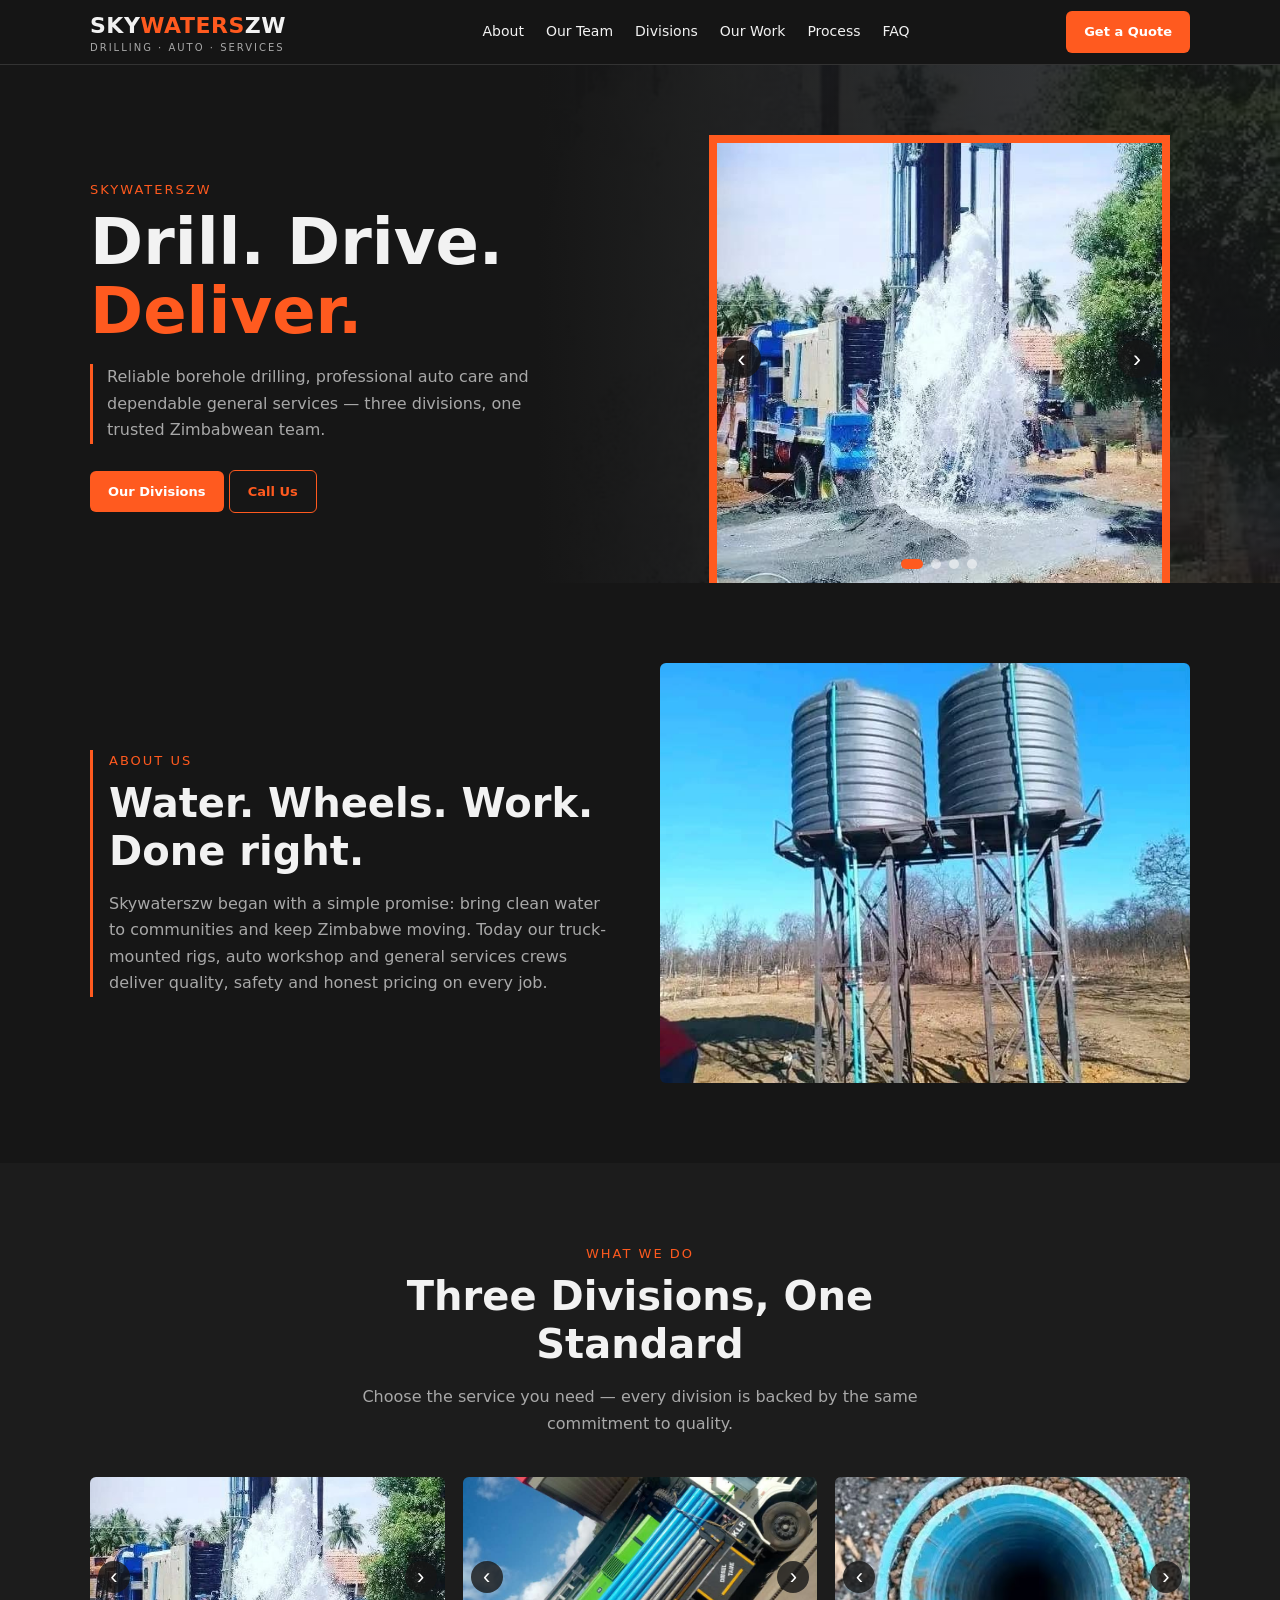
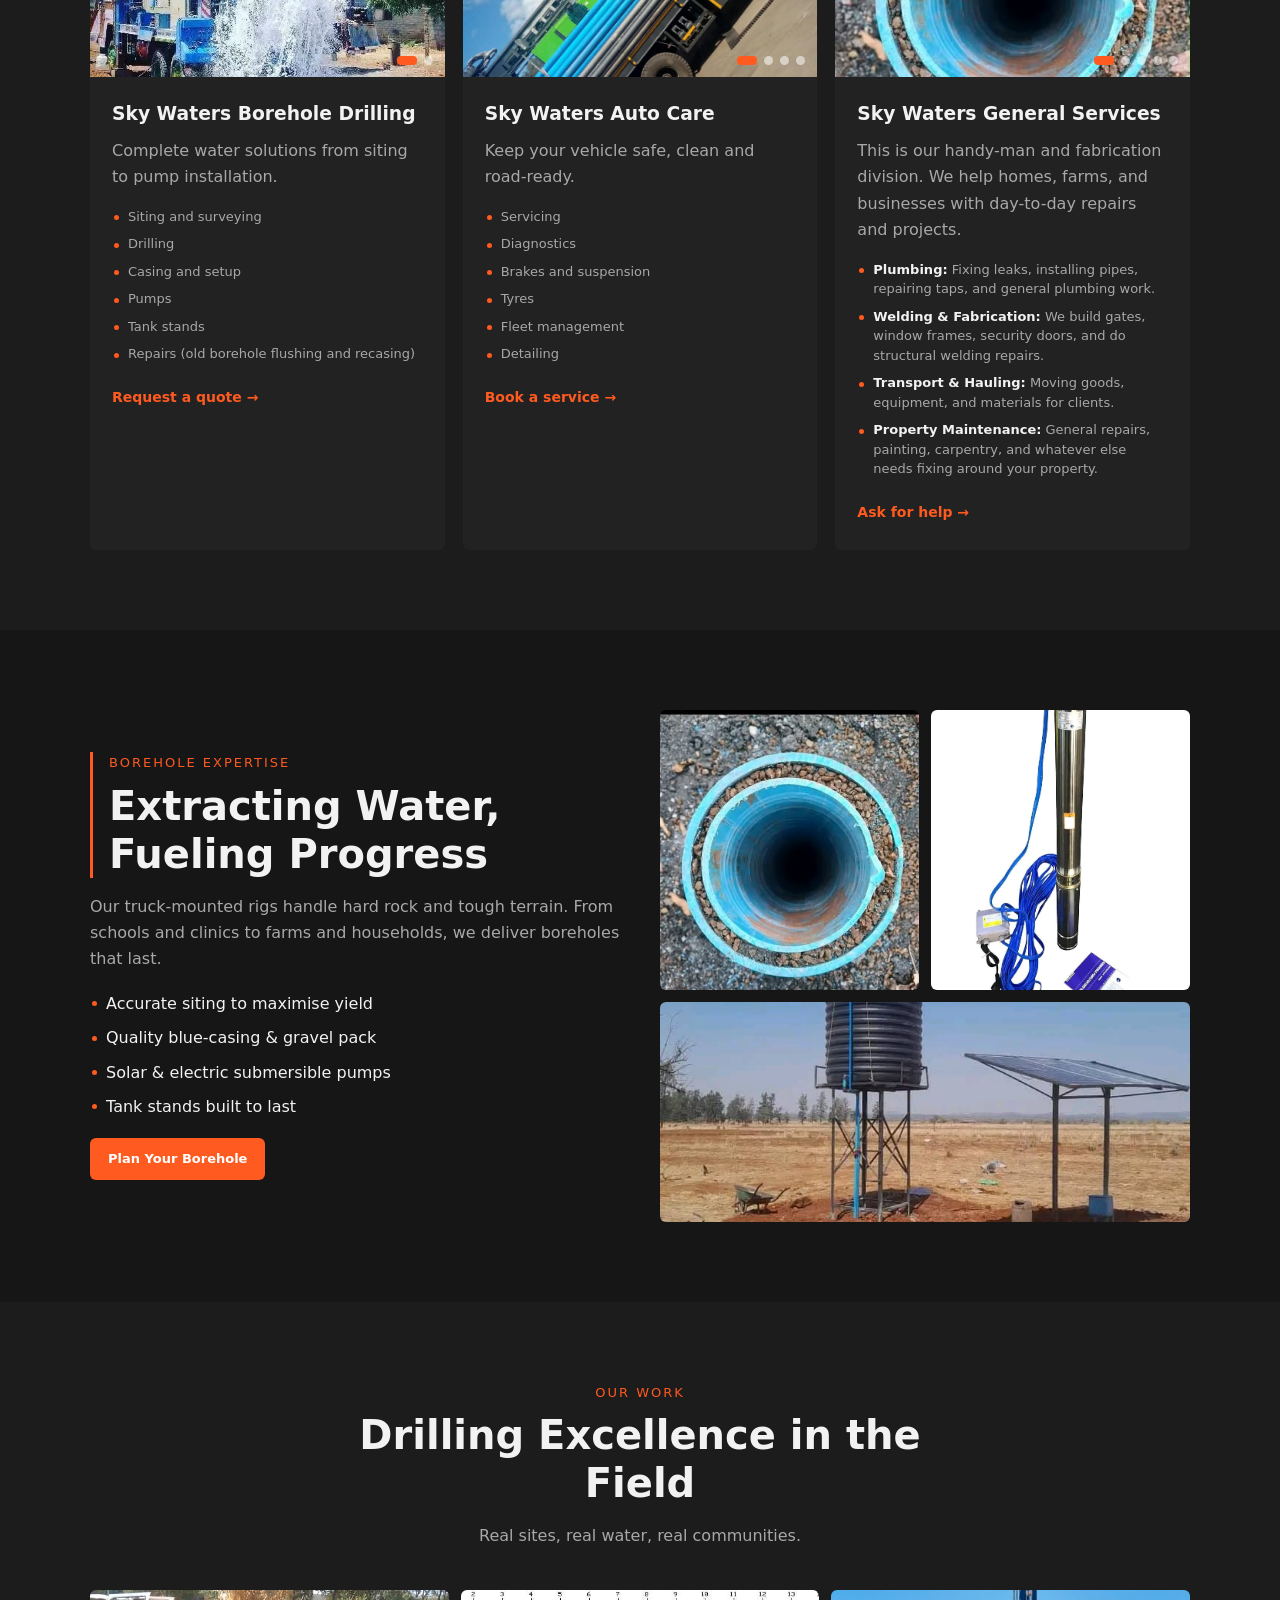
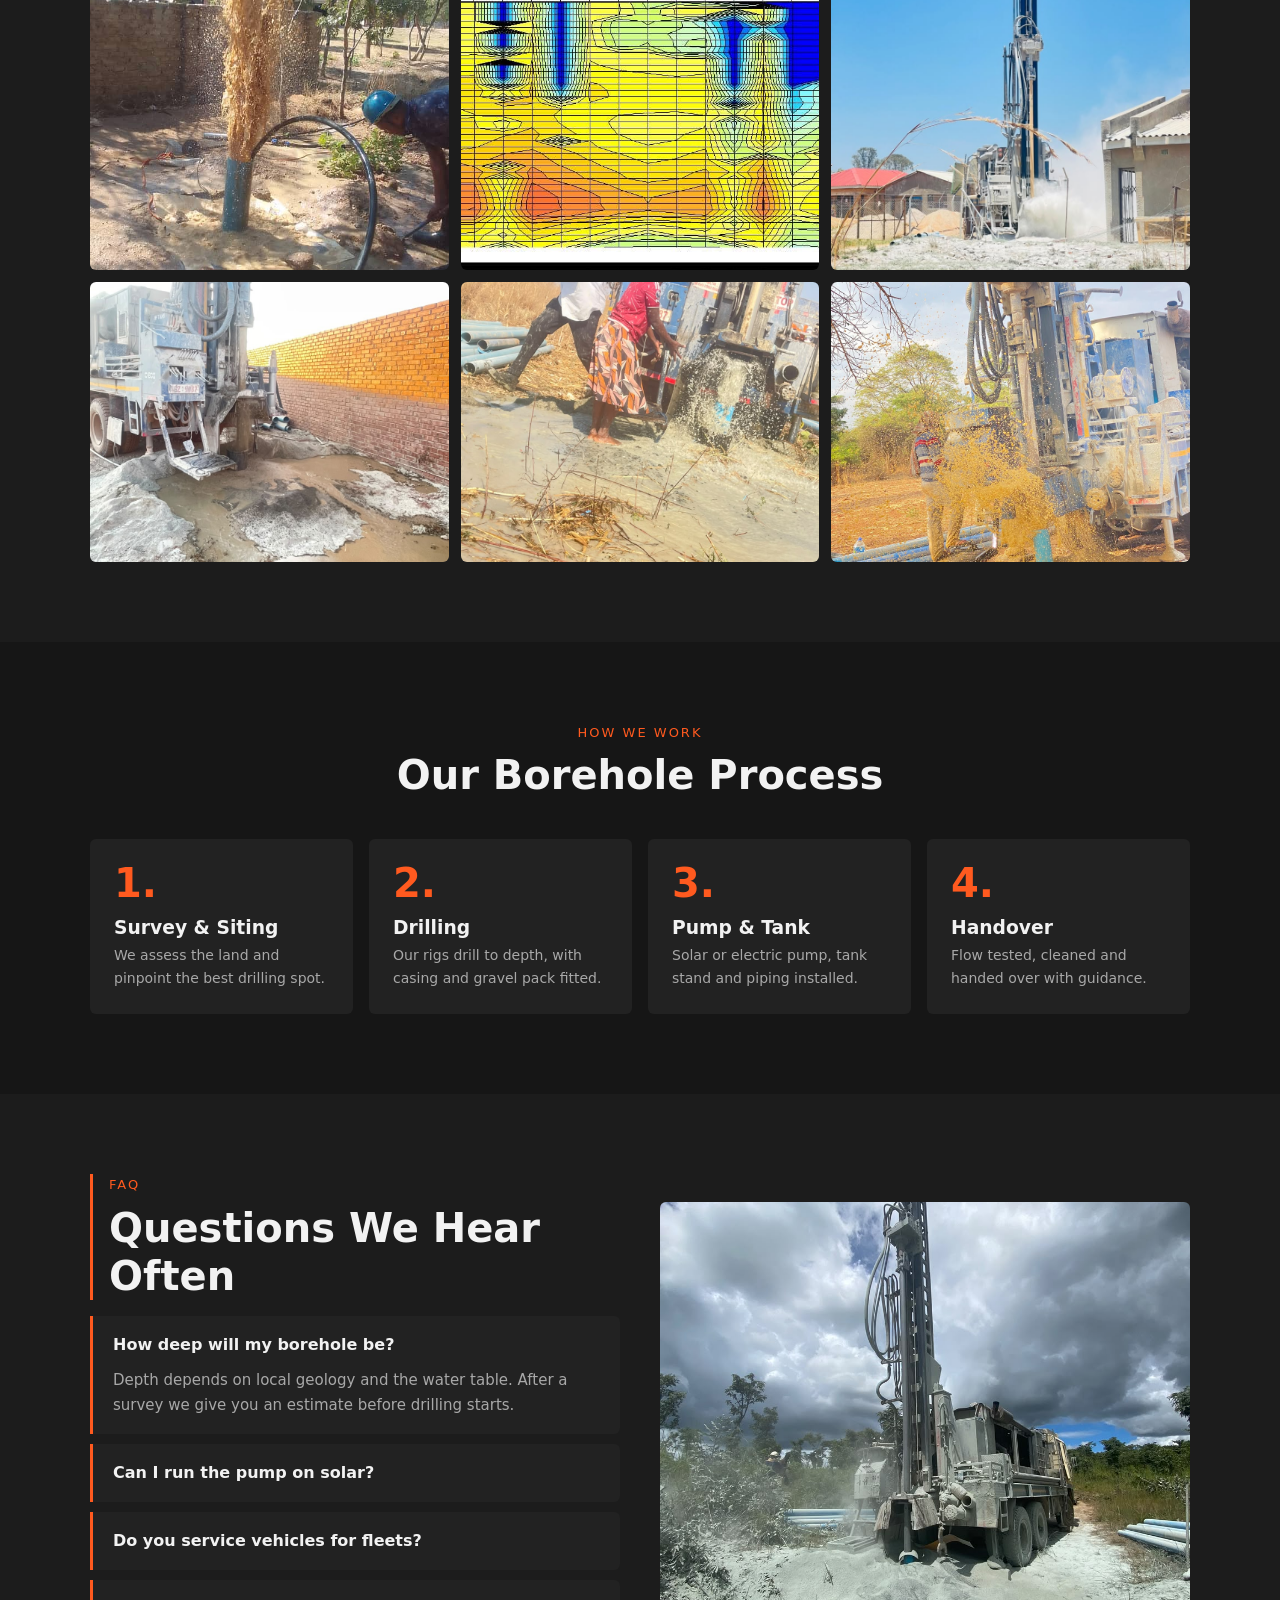
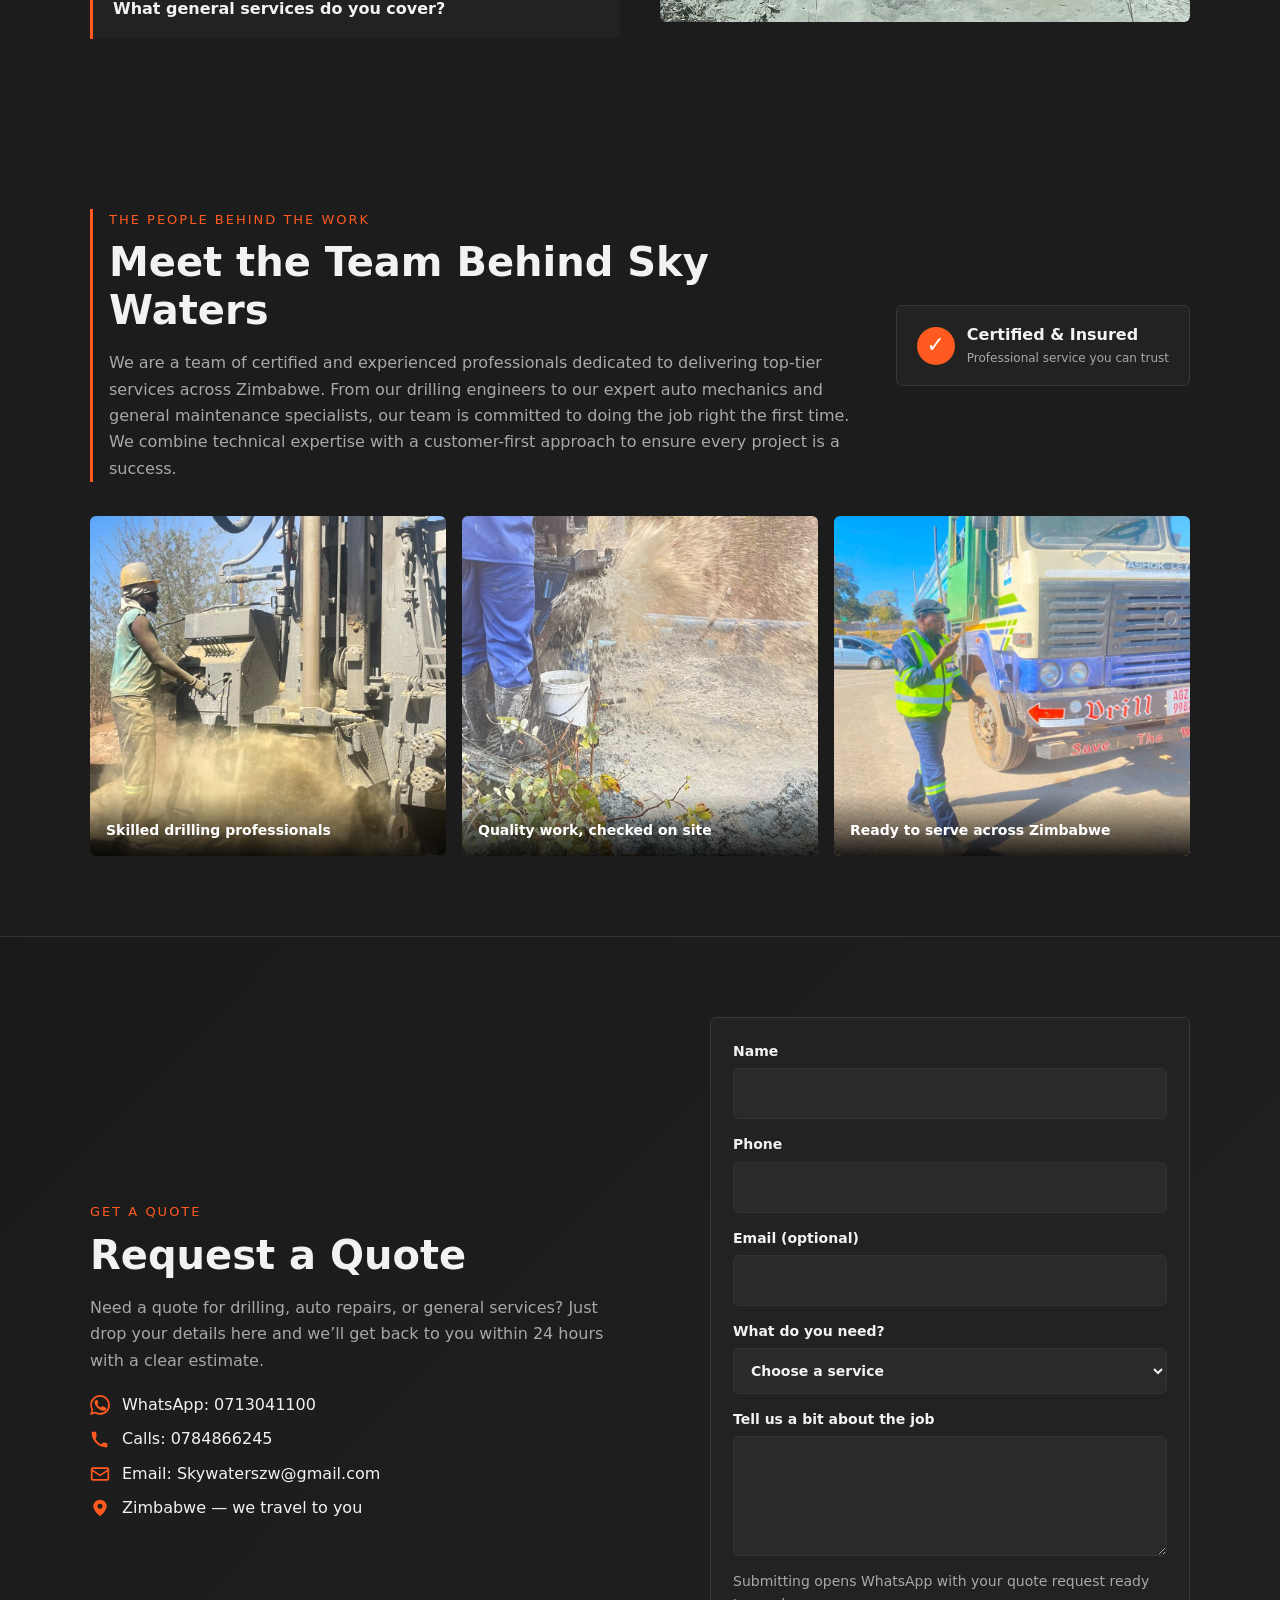
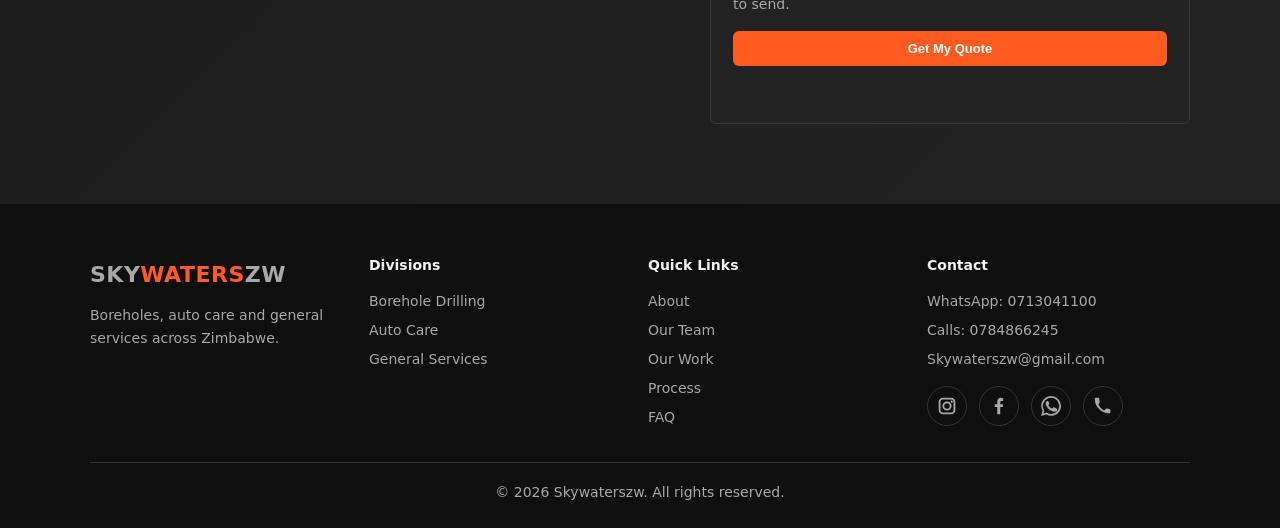
==== commit 5fea90cf: "Compact mobile footer links Co-authored-by: Copilot <223556219+Copilot@users.noreply.github.com>" ====
--- a/index.html
+++ b/index.html
@@ -334,7 +334,7 @@
         <a href="#divisions">Auto Care</a>
         <a href="#divisions">General Services</a>
       </div>
-      <div>
+      <div class="footer-quick-links">
         <h4>Quick Links</h4>
         <a href="#about">About</a>
         <a href="#team">Our Team</a>
@@ -342,7 +342,7 @@
         <a href="#process">Process</a>
         <a href="#faq">FAQ</a>
       </div>
-      <div>
+      <div class="footer-contact">
         <h4>Contact</h4>
         <a href="https://wa.me/263713041100">WhatsApp: 0713041100</a>
         <a href="tel:+263784866245">Calls: 0784866245</a>
--- a/styles.css
+++ b/styles.css
@@ -410,18 +410,24 @@
 /* Checklist */
 .ck {
   list-style: none;
+  display: grid;
+  gap: 8px;
   margin: 18px 0;
+  padding: 0;
 }
 .ck li {
-  padding: 6px 0 6px 28px;
+  padding-left: 16px;
   position: relative;
 }
 .ck li::before {
-  content: "✓";
+  content: "";
   position: absolute;
-  left: 0;
-  color: var(--ac);
-  font-weight: 700;
+  top: 0.65em;
+  left: 2px;
+  width: 5px;
+  height: 5px;
+  border-radius: 50%;
+  background: var(--ac);
 }
 
 /* Contact details */
@@ -678,4 +684,19 @@
 }
 @media (max-width: 500px) {
   .g4 { grid-template-columns: 1fr; }
+  footer .g4 { grid-template-columns: repeat(2, minmax(0, 1fr)); }
+  footer .g4 > div:first-child,
+  footer .g4 > div:last-child { grid-column: 1 / -1; }
+  .footer-quick-links {
+    display: flex;
+    flex-wrap: wrap;
+    column-gap: 12px;
+    align-content: start;
+  }
+  .footer-quick-links h4 { width: 100%; }
+  .footer-quick-links a { display: inline-flex; }
+  .footer-contact h4,
+  .footer-contact > a { display: none; }
+  .footer-contact .socials { margin-top: 0; }
+  .socials { justify-content: center; }
 }
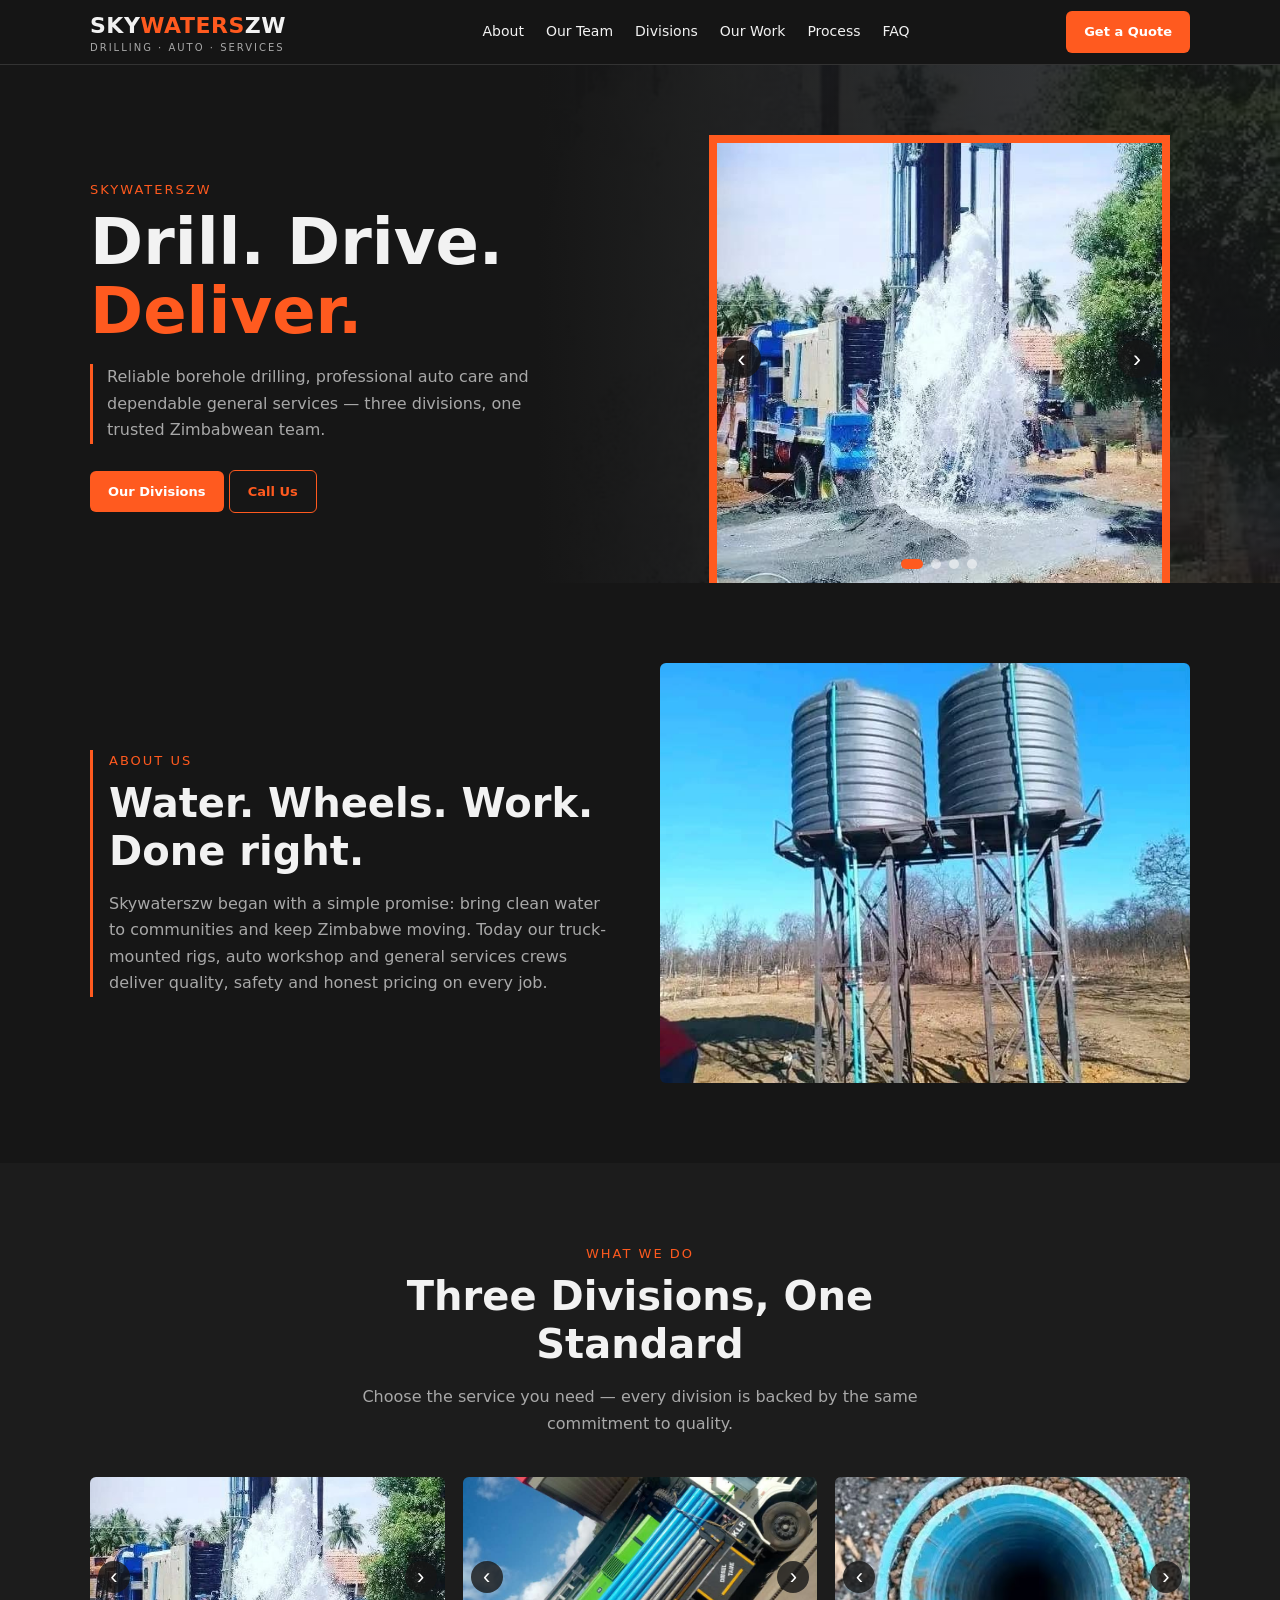
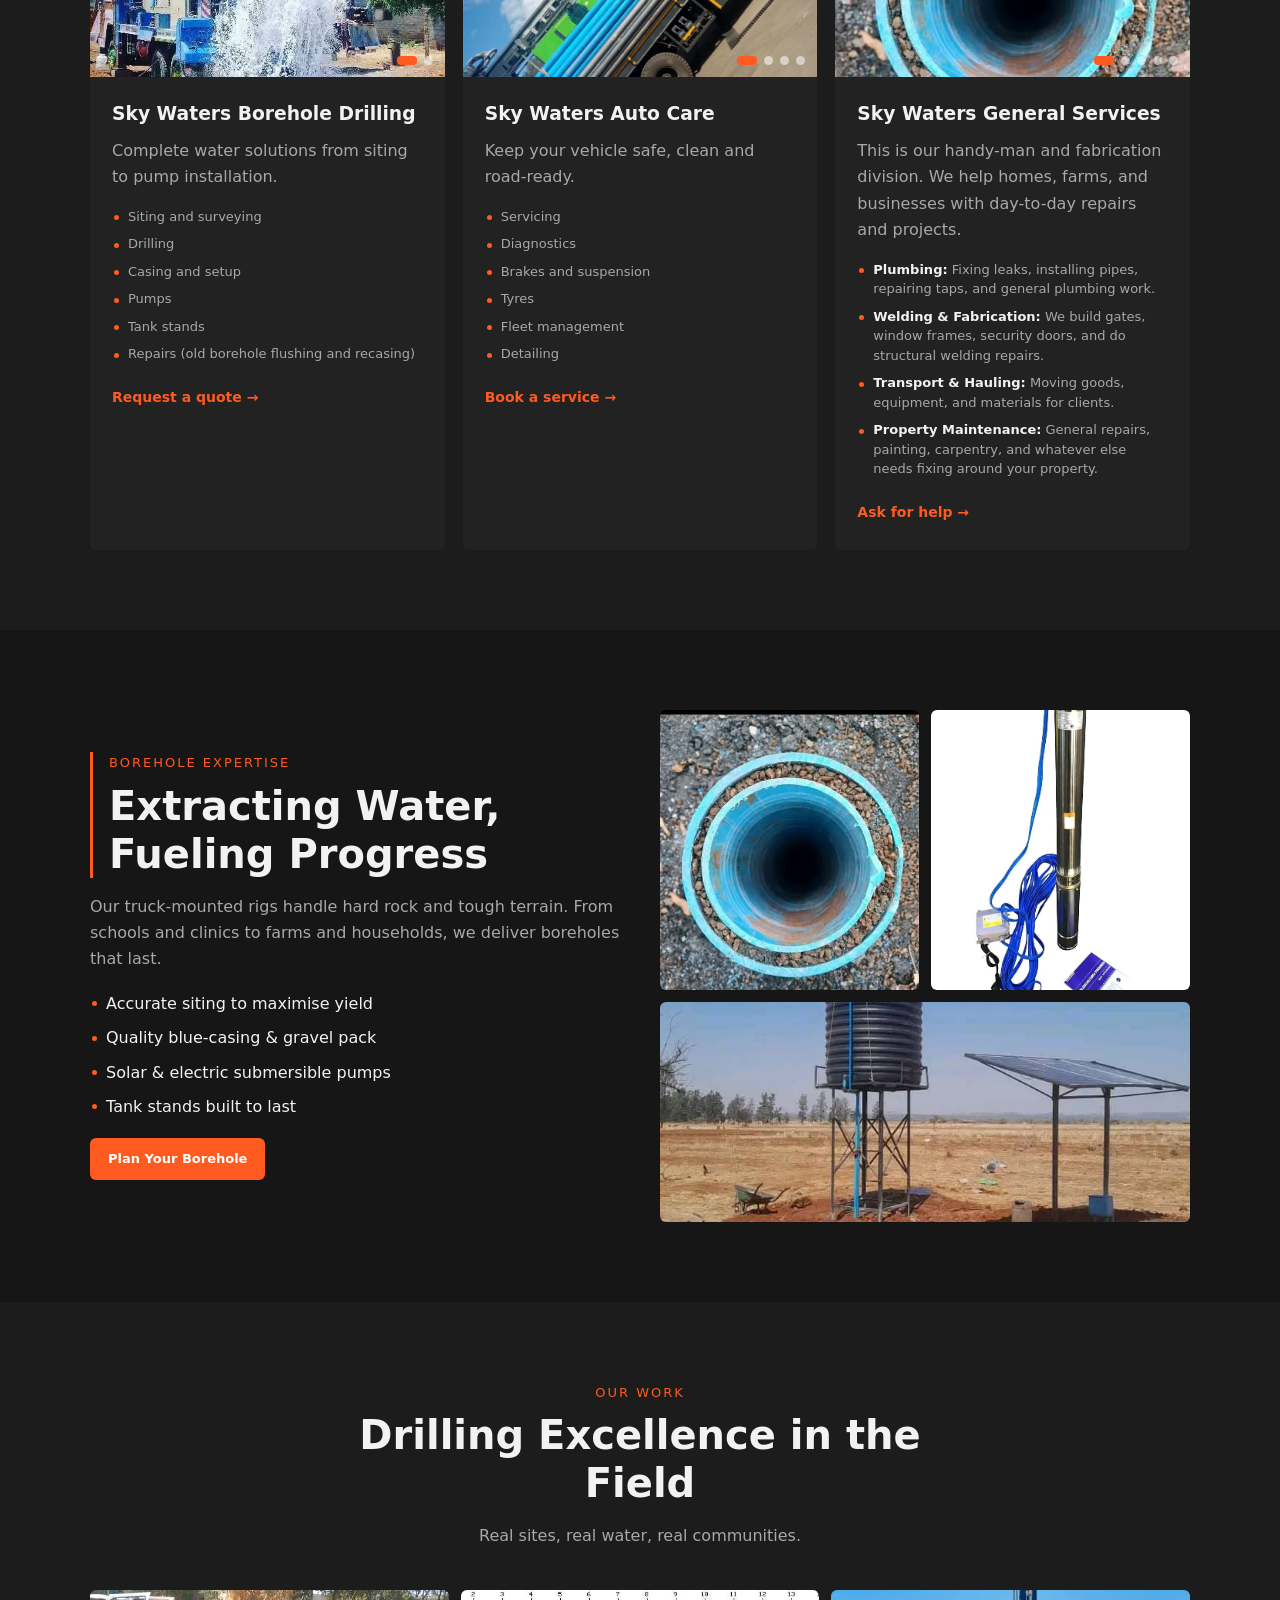
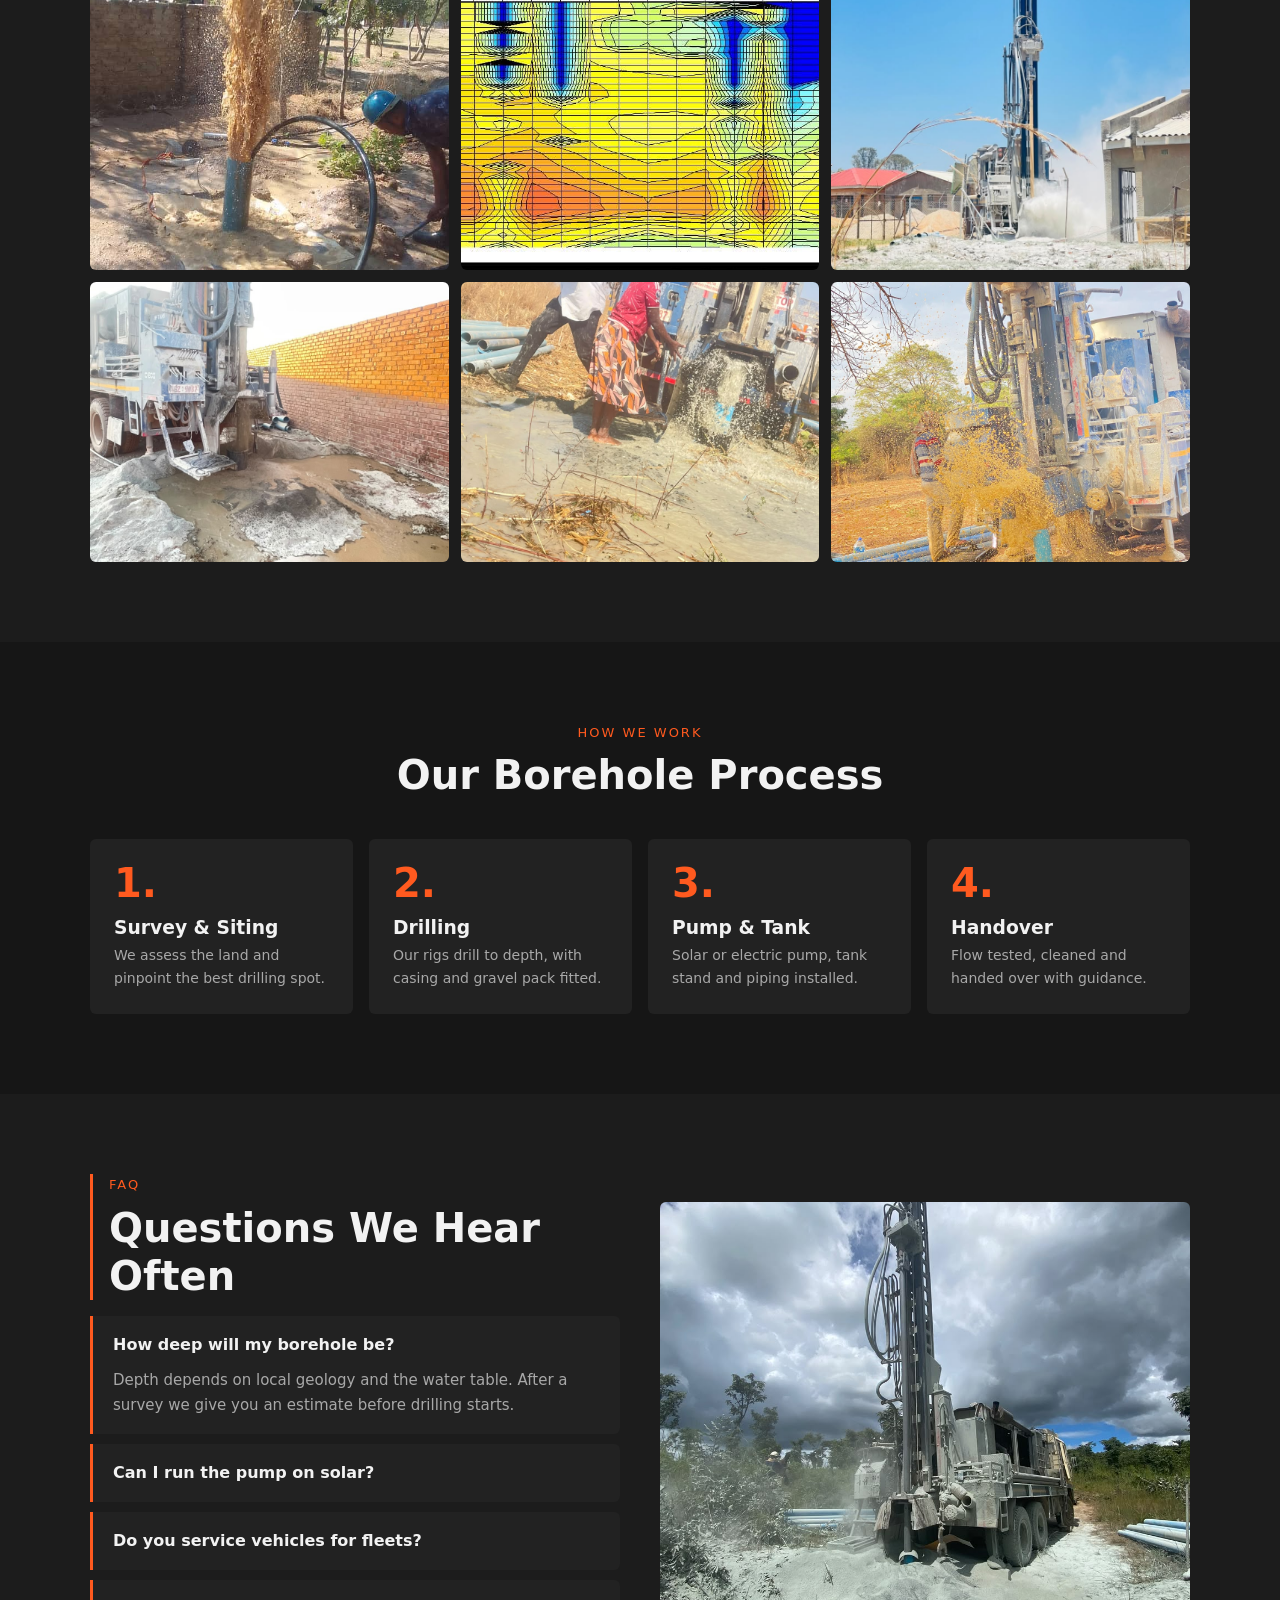
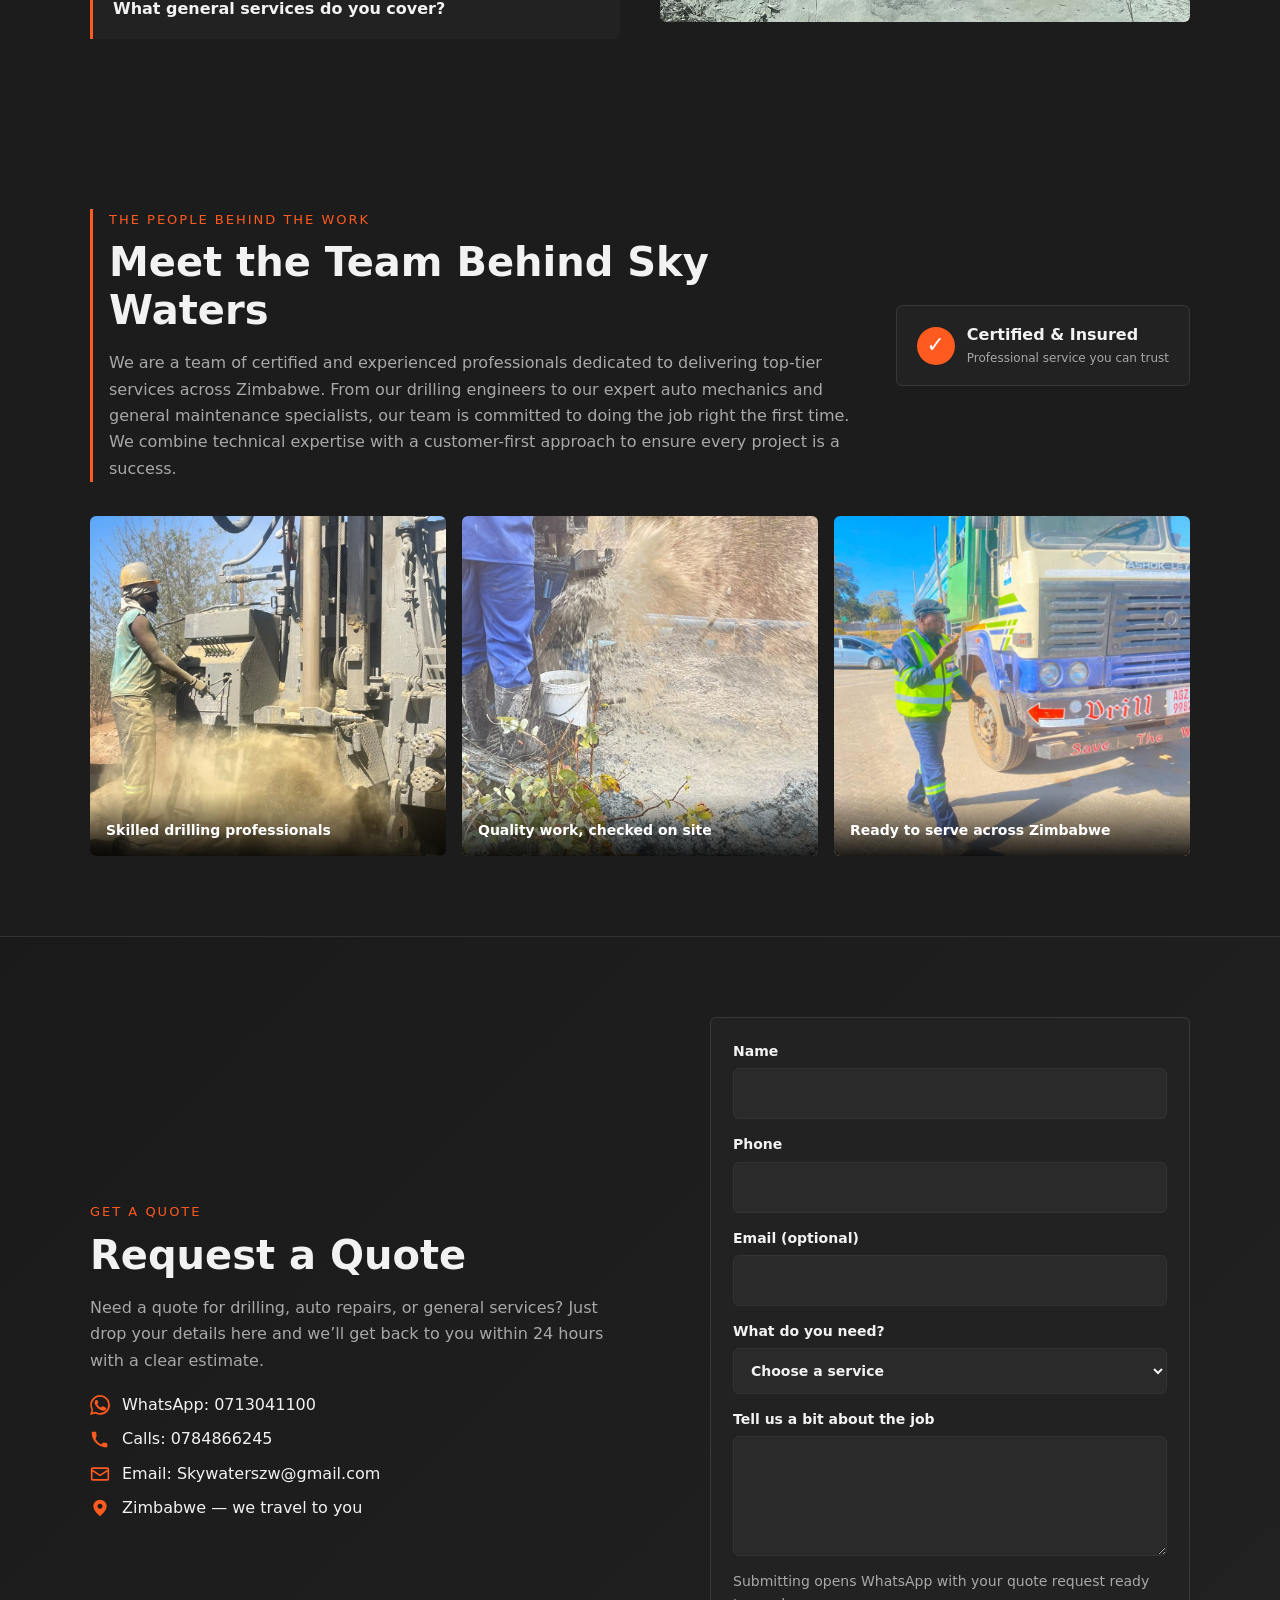
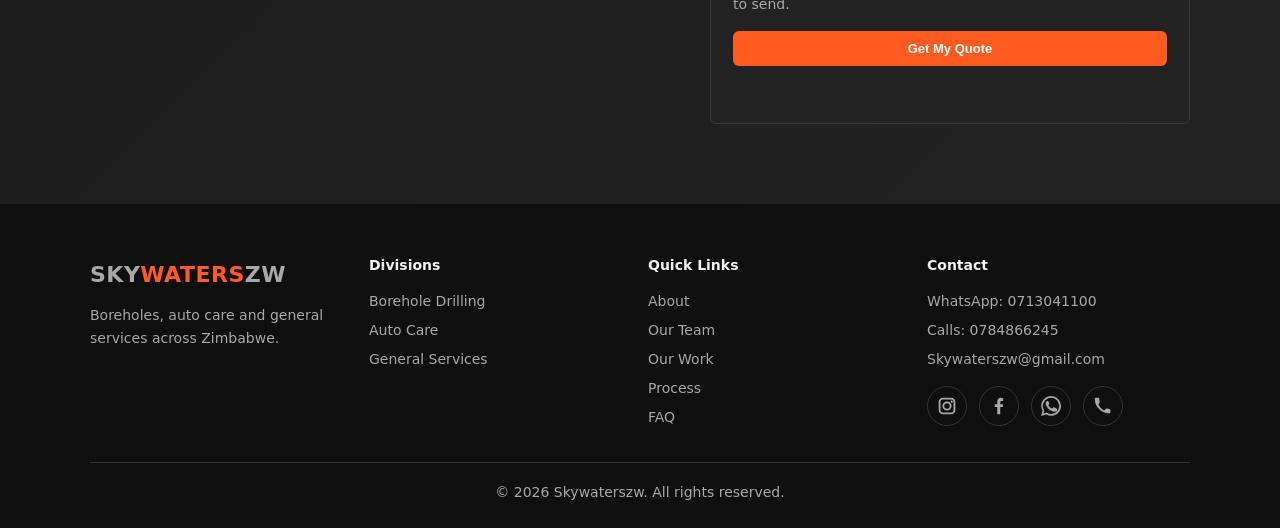
==== commit b9d1e17d: "Add Supabase site content manager Co-authored-by: Copilot <223556219+Copilot@users.noreply.github.co" ====
--- a/index.html
+++ b/index.html
@@ -3,42 +3,45 @@
 <head>
   <meta charset="utf-8">
   <meta name="viewport" content="width=device-width, initial-scale=1, viewport-fit=cover">
-  <meta name="description" content="Skywaterszw – Professional borehole drilling, auto care and general services across Zimbabwe. Reliable, insured and customer-focused.">
-  <title>Skywaterszw – Boreholes, Auto Care & General Services</title>
+  <meta name="description" content="Skywaterszw – Professional borehole drilling, auto care and general services across Zimbabwe. Reliable, insured and customer-focused." data-cms-text="meta.description">
+  <title data-cms-text="meta.title">Skywaterszw – Boreholes, Auto Care & General Services</title>
   <link rel="stylesheet" href="styles.css">
 </head>
 <body>
 
 <nav>
   <div class="w">
-    <a class="logo" href="#">SKY<span>WATERS</span>ZW<small>DRILLING · AUTO · SERVICES</small></a>
+    <a class="logo" href="#" data-cms-href="footer.logoHref">
+      <span class="logo-fixed" data-cms-text="site.brandFirst">SKY</span><span data-cms-text="site.brandMiddle">WATERS</span><span class="logo-fixed" data-cms-text="site.brandLast">ZW</span>
+      <small data-cms-text="site.tagline">DRILLING · AUTO · SERVICES</small>
+    </a>
     <ul>
-      <li><a href="#about">About</a></li>
-      <li><a href="#team">Our Team</a></li>
-      <li><a href="#divisions">Divisions</a></li>
-      <li><a href="#work">Our Work</a></li>
-      <li><a href="#process">Process</a></li>
-      <li><a href="#faq">FAQ</a></li>
+      <li><a href="#about" data-cms-text="nav.about">About</a></li>
+      <li><a href="#team" data-cms-text="nav.team">Our Team</a></li>
+      <li><a href="#divisions" data-cms-text="nav.divisions">Divisions</a></li>
+      <li><a href="#work" data-cms-text="nav.work">Our Work</a></li>
+      <li><a href="#process" data-cms-text="nav.process">Process</a></li>
+      <li><a href="#faq" data-cms-text="nav.faq">FAQ</a></li>
     </ul>
-    <a class="btn" href="#contact">Get a Quote</a>
+    <a class="btn" href="#contact" data-cms-text="nav.quote" data-cms-href="nav.quoteHref">Get a Quote</a>
   </div>
 </nav>
 
-<header class="hero">
+<header class="hero" data-cms-background="hero.backgroundImage" data-cms-background-default="Images/Hero/WhatsApp%20Image%202026-10-19%20at%2011.44.52.jpeg">
   <div class="w">
     <div class="txt">
-      <div class="lb">Skywaterszw</div>
-      <h1>Drill. Drive.<br><em>Deliver.</em></h1>
-      <p>Reliable borehole drilling, professional auto care and dependable general services — three divisions, one trusted Zimbabwean team.</p>
-      <a class="btn" href="#divisions">Our Divisions</a>
-      <a class="btn o" href="#contact">Call Us</a>
+      <div class="lb" data-cms-text="hero.eyebrow">Skywaterszw</div>
+      <h1><span data-cms-text="hero.headlineTop">Drill. Drive.</span><br><em data-cms-text="hero.headlineBottom">Deliver.</em></h1>
+      <p data-cms-text="hero.description">Reliable borehole drilling, professional auto care and dependable general services — three divisions, one trusted Zimbabwean team.</p>
+      <a class="btn" href="#divisions" data-cms-text="hero.primaryText" data-cms-href="hero.primaryHref">Our Divisions</a>
+      <a class="btn o" href="#contact" data-cms-text="hero.secondaryText" data-cms-href="hero.secondaryHref">Call Us</a>
     </div>
     <div class="pic">
-      <div class="sl" id="sl" tabindex="0" aria-label="Photos of our drilling work">
-        <img src="Images/Hero/WhatsApp%20Image%202026-10-19%20at%2011.44.52.jpeg" alt="Water flowing from a completed borehole">
-        <img src="Images/Hero/WhatsApp%20Image%202026-10-18%20at%2012.25.29%20(1).jpeg" alt="Borehole drilling rig on site" loading="lazy">
-        <img src="Images/Hero/WhatsApp%20Image%202026-10-18%20at%2012.25.30%20(2).jpeg" alt="Drilling rig spraying cuttings during drilling" loading="lazy">
-        <img src="Images/Hero/WhatsApp%20Image%202026-10-18%20at%2012.25.30.jpeg" alt="Drilling team working at a borehole site" loading="lazy">
+      <div class="sl" id="sl" tabindex="0" aria-label="Photos of our drilling work" data-cms-label="hero.galleryLabel">
+        <img src="Images/Hero/WhatsApp%20Image%202026-10-19%20at%2011.44.52.jpeg" alt="Water flowing from a completed borehole" data-cms-image="hero.image1" data-cms-alt="hero.image1Alt">
+        <img src="Images/Hero/WhatsApp%20Image%202026-10-18%20at%2012.25.29%20(1).jpeg" alt="Borehole drilling rig on site" data-cms-image="hero.image2" data-cms-alt="hero.image2Alt" loading="lazy">
+        <img src="Images/Hero/WhatsApp%20Image%202026-10-18%20at%2012.25.30%20(2).jpeg" alt="Drilling rig spraying cuttings during drilling" data-cms-image="hero.image3" data-cms-alt="hero.image3Alt" loading="lazy">
+        <img src="Images/Hero/WhatsApp%20Image%202026-10-18%20at%2012.25.30.jpeg" alt="Drilling team working at a borehole site" data-cms-image="hero.image4" data-cms-alt="hero.image4Alt" loading="lazy">
       </div>
       <button class="sb p" type="button" aria-label="Previous photo">‹</button>
       <button class="sb n" type="button" aria-label="Next photo">›</button>
@@ -50,37 +53,37 @@
 <section id="about">
   <div class="w two">
     <div class="bar">
-      <div class="lb">About Us</div>
-      <h2>Water. Wheels. Work. Done right.</h2>
-      <p class="mu">Skywaterszw began with a simple promise: bring clean water to communities and keep Zimbabwe moving. Today our truck-mounted rigs, auto workshop and general services crews deliver quality, safety and honest pricing on every job.</p>
-    </div>
-    <img class="img" src="Images/AboutUs/WhatsApp%20Image%202026-10-18%20at%2012.25.27.jpeg" alt="Raised water tanks installed at a customer site">
+      <div class="lb" data-cms-text="about.eyebrow">About Us</div>
+      <h2 data-cms-text="about.title">Water. Wheels. Work. Done right.</h2>
+      <p class="mu" data-cms-text="about.description">Skywaterszw began with a simple promise: bring clean water to communities and keep Zimbabwe moving. Today our truck-mounted rigs, auto workshop and general services crews deliver quality, safety and honest pricing on every job.</p>
+    </div>
+    <img class="img" src="Images/AboutUs/WhatsApp%20Image%202026-10-18%20at%2012.25.27.jpeg" alt="Raised water tanks installed at a customer site" data-cms-image="about.image" data-cms-alt="about.imageAlt">
   </div>
 </section>
 
 <section id="divisions" class="alt">
   <div class="w">
     <div class="c">
-      <div class="lb">What We Do</div>
-      <h2>Three Divisions, One Standard</h2>
-      <p class="mu">Choose the service you need — every division is backed by the same commitment to quality.</p>
+      <div class="lb" data-cms-text="divisions.eyebrow">What We Do</div>
+      <h2 data-cms-text="divisions.title">Three Divisions, One Standard</h2>
+      <p class="mu" data-cms-text="divisions.description">Choose the service you need — every division is backed by the same commitment to quality.</p>
     </div>
     <div class="g3">
 
       <div class="div">
         <div class="im sli">
-          <div class="sl2" tabindex="0" aria-label="Borehole drilling photos">
-            <img src="Images/SkyBorehole/WhatsApp%20Image%202026-10-19%20at%2011.44.52.jpeg" alt="Borehole rig bringing water to the surface">
-            <img src="Images/SkyBorehole/WhatsApp%20Image%202026-10-18%20at%2012.25.29%20(1).jpeg" alt="Sky Waters drilling rig at a borehole site" loading="lazy">
+          <div class="sl2" tabindex="0" aria-label="Borehole drilling photos" data-cms-label="services.borehole.galleryLabel">
+            <img src="Images/SkyBorehole/WhatsApp%20Image%202026-10-19%20at%2011.44.52.jpeg" alt="Borehole rig bringing water to the surface" data-cms-image="services.borehole.image1" data-cms-alt="services.borehole.image1Alt">
+            <img src="Images/SkyBorehole/WhatsApp%20Image%202026-10-18%20at%2012.25.29%20(1).jpeg" alt="Sky Waters drilling rig at a borehole site" data-cms-image="services.borehole.image2" data-cms-alt="services.borehole.image2Alt" loading="lazy">
           </div>
           <button class="sb2 p" type="button" aria-label="Previous photo">‹</button>
           <button class="sb2 n" type="button" aria-label="Next photo">›</button>
           <div class="sd2"></div>
         </div>
         <div class="b">
-          <h3>Sky Waters Borehole Drilling</h3>
-          <p class="mu">Complete water solutions from siting to pump installation.</p>
-          <ul>
+          <h3 data-cms-text="services.borehole.title">Sky Waters Borehole Drilling</h3>
+          <p class="mu" data-cms-text="services.borehole.description">Complete water solutions from siting to pump installation.</p>
+          <ul data-cms-list="services.borehole.items">
             <li>Siting and surveying</li>
             <li>Drilling</li>
             <li>Casing and setup</li>
@@ -88,26 +91,26 @@
             <li>Tank stands</li>
             <li>Repairs (old borehole flushing and recasing)</li>
           </ul>
-          <a class="l" href="#contact">Request a quote →</a>
+          <a class="l" href="#contact" data-cms-text="services.borehole.linkText" data-cms-href="services.borehole.linkHref">Request a quote →</a>
         </div>
       </div>
 
       <div class="div">
         <div class="im sli">
-          <div class="sl2" tabindex="0" aria-label="Auto Care photos">
-            <img src="Images/SkyAutoCare/WhatsApp%20Image%202026-10-18%20at%2012.25.24.jpeg" alt="Sky Waters Auto Care service">
-            <img src="Images/SkyAutoCare/WhatsApp%20Image%202026-10-18%20at%2012.25.25%20(1).jpeg" alt="Vehicle receiving Auto Care service" loading="lazy">
-            <img src="Images/SkyAutoCare/WhatsApp%20Image%202026-10-18%20at%2012.25.29%20(1).jpeg" alt="Auto Care work in progress" loading="lazy">
-            <img src="Images/SkyAutoCare/WhatsApp%20Image%202026-10-18%20at%2012.25.29%20(2).jpeg" alt="Sky Waters Auto Care vehicle service" loading="lazy">
+          <div class="sl2" tabindex="0" aria-label="Auto Care photos" data-cms-label="services.auto.galleryLabel">
+            <img src="Images/SkyAutoCare/WhatsApp%20Image%202026-10-18%20at%2012.25.24.jpeg" alt="Sky Waters Auto Care service" data-cms-image="services.auto.image1" data-cms-alt="services.auto.image1Alt">
+            <img src="Images/SkyAutoCare/WhatsApp%20Image%202026-10-18%20at%2012.25.25%20(1).jpeg" alt="Vehicle receiving Auto Care service" data-cms-image="services.auto.image2" data-cms-alt="services.auto.image2Alt" loading="lazy">
+            <img src="Images/SkyAutoCare/WhatsApp%20Image%202026-10-18%20at%2012.25.29%20(1).jpeg" alt="Auto Care work in progress" data-cms-image="services.auto.image3" data-cms-alt="services.auto.image3Alt" loading="lazy">
+            <img src="Images/SkyAutoCare/WhatsApp%20Image%202026-10-18%20at%2012.25.29%20(2).jpeg" alt="Sky Waters Auto Care vehicle service" data-cms-image="services.auto.image4" data-cms-alt="services.auto.image4Alt" loading="lazy">
           </div>
           <button class="sb2 p" type="button" aria-label="Previous photo">‹</button>
           <button class="sb2 n" type="button" aria-label="Next photo">›</button>
           <div class="sd2"></div>
         </div>
         <div class="b">
-          <h3>Sky Waters Auto Care</h3>
-          <p class="mu">Keep your vehicle safe, clean and road-ready.</p>
-          <ul>
+          <h3 data-cms-text="services.auto.title">Sky Waters Auto Care</h3>
+          <p class="mu" data-cms-text="services.auto.description">Keep your vehicle safe, clean and road-ready.</p>
+          <ul data-cms-list="services.auto.items">
             <li>Servicing</li>
             <li>Diagnostics</li>
             <li>Brakes and suspension</li>
@@ -115,33 +118,33 @@
             <li>Fleet management</li>
             <li>Detailing</li>
           </ul>
-          <a class="l" href="https://wa.me/263713041100" target="_blank" rel="noopener noreferrer">Book a service →</a>
+          <a class="l" href="https://wa.me/263713041100" target="_blank" rel="noopener noreferrer" data-cms-text="services.auto.linkText" data-cms-href="services.auto.linkHref">Book a service →</a>
         </div>
       </div>
 
       <div class="div">
         <div class="im sli">
-          <div class="sl2" tabindex="0" aria-label="General services photos">
-            <img src="Images/SkyGeneralServices/WhatsApp%20Image%202026-10-18%20at%2012.25.24%20(2).jpeg" alt="Completed borehole casing">
-            <img src="Images/SkyGeneralServices/WhatsApp%20Image%202026-10-18%20at%2012.25.24%20(1).jpeg" alt="Pump installation in a protective borehole casing" loading="lazy">
-            <img src="Images/SkyGeneralServices/WhatsApp%20Image%202026-10-18%20at%2012.25.26%20(2).jpeg" alt="Water tank and solar pump installation" loading="lazy">
-            <img src="Images/SkyGeneralServices/WhatsApp%20Image%202026-10-18%20at%2012.25.29.jpeg" alt="Crew working beside a drilling rig" loading="lazy">
-            <img src="Images/SkyGeneralServices/WhatsApp%20Image%202026-10-18%20at%2012.25.30.jpeg" alt="Water flowing during borehole work" loading="lazy">
+          <div class="sl2" tabindex="0" aria-label="General services photos" data-cms-label="services.general.galleryLabel">
+            <img src="Images/SkyGeneralServices/WhatsApp%20Image%202026-10-18%20at%2012.25.24%20(2).jpeg" alt="Completed borehole casing" data-cms-image="services.general.image1" data-cms-alt="services.general.image1Alt">
+            <img src="Images/SkyGeneralServices/WhatsApp%20Image%202026-10-18%20at%2012.25.24%20(1).jpeg" alt="Pump installation in a protective borehole casing" data-cms-image="services.general.image2" data-cms-alt="services.general.image2Alt" loading="lazy">
+            <img src="Images/SkyGeneralServices/WhatsApp%20Image%202026-10-18%20at%2012.25.26%20(2).jpeg" alt="Water tank and solar pump installation" data-cms-image="services.general.image3" data-cms-alt="services.general.image3Alt" loading="lazy">
+            <img src="Images/SkyGeneralServices/WhatsApp%20Image%202026-10-18%20at%2012.25.29.jpeg" alt="Crew working beside a drilling rig" data-cms-image="services.general.image4" data-cms-alt="services.general.image4Alt" loading="lazy">
+            <img src="Images/SkyGeneralServices/WhatsApp%20Image%202026-10-18%20at%2012.25.30.jpeg" alt="Water flowing during borehole work" data-cms-image="services.general.image5" data-cms-alt="services.general.image5Alt" loading="lazy">
           </div>
           <button class="sb2 p" type="button" aria-label="Previous photo">‹</button>
           <button class="sb2 n" type="button" aria-label="Next photo">›</button>
           <div class="sd2"></div>
         </div>
         <div class="b">
-          <h3>Sky Waters General Services</h3>
-          <p class="mu">This is our handy-man and fabrication division. We help homes, farms, and businesses with day-to-day repairs and projects.</p>
+          <h3 data-cms-text="services.general.title">Sky Waters General Services</h3>
+          <p class="mu" data-cms-text="services.general.description">This is our handy-man and fabrication division. We help homes, farms, and businesses with day-to-day repairs and projects.</p>
           <ul>
-            <li><b>Plumbing:</b> Fixing leaks, installing pipes, repairing taps, and general plumbing work.</li>
-            <li><b>Welding & Fabrication:</b> We build gates, window frames, security doors, and do structural welding repairs.</li>
-            <li><b>Transport & Hauling:</b> Moving goods, equipment, and materials for clients.</li>
-            <li><b>Property Maintenance:</b> General repairs, painting, carpentry, and whatever else needs fixing around your property.</li>
+            <li><b data-cms-text="services.general.item1Title">Plumbing:</b> <span data-cms-text="services.general.item1Description">Fixing leaks, installing pipes, repairing taps, and general plumbing work.</span></li>
+            <li><b data-cms-text="services.general.item2Title">Welding & Fabrication:</b> <span data-cms-text="services.general.item2Description">We build gates, window frames, security doors, and do structural welding repairs.</span></li>
+            <li><b data-cms-text="services.general.item3Title">Transport & Hauling:</b> <span data-cms-text="services.general.item3Description">Moving goods, equipment, and materials for clients.</span></li>
+            <li><b data-cms-text="services.general.item4Title">Property Maintenance:</b> <span data-cms-text="services.general.item4Description">General repairs, painting, carpentry, and whatever else needs fixing around your property.</span></li>
           </ul>
-          <a class="l" href="#contact">Ask for help →</a>
+          <a class="l" href="#contact" data-cms-text="services.general.linkText" data-cms-href="services.general.linkHref">Ask for help →</a>
         </div>
       </div>
 
@@ -153,22 +156,22 @@
   <div class="w two">
     <div>
       <div class="bar">
-        <div class="lb">Borehole Expertise</div>
-        <h2>Extracting Water, Fueling Progress</h2>
-      </div>
-      <p class="mu">Our truck-mounted rigs handle hard rock and tough terrain. From schools and clinics to farms and households, we deliver boreholes that last.</p>
-      <ul class="ck">
+        <div class="lb" data-cms-text="expertise.eyebrow">Borehole Expertise</div>
+        <h2 data-cms-text="expertise.title">Extracting Water, Fueling Progress</h2>
+      </div>
+      <p class="mu" data-cms-text="expertise.description">Our truck-mounted rigs handle hard rock and tough terrain. From schools and clinics to farms and households, we deliver boreholes that last.</p>
+      <ul class="ck" data-cms-list="expertise.items">
         <li>Accurate siting to maximise yield</li>
         <li>Quality blue-casing & gravel pack</li>
         <li>Solar & electric submersible pumps</li>
         <li>Tank stands built to last</li>
       </ul>
-      <a class="btn" href="#contact">Plan Your Borehole</a>
+      <a class="btn" href="#contact" data-cms-text="expertise.linkText" data-cms-href="expertise.linkHref">Plan Your Borehole</a>
     </div>
     <div class="gal" style="grid-template-columns:1fr 1fr">
-      <img src="Images/BoreholeExpertise/WhatsApp%20Image%202026-10-18%20at%2012.25.24%20%282%29.jpeg" alt="Solar pump and tank">
-      <img src="Images/BoreholeExpertise/WhatsApp%20Image%202026-10-18%20at%2012.25.26%20%281%29.jpeg" alt="Submersible pump">
-      <img src="Images/BoreholeExpertise/WhatsApp%20Image%202026-10-18%20at%2012.25.26%20%282%29.jpeg" alt="Borehole cap" style="grid-column:span 2;height:220px">
+      <img src="Images/BoreholeExpertise/WhatsApp%20Image%202026-10-18%20at%2012.25.24%20%282%29.jpeg" alt="Solar pump and tank" data-cms-image="expertise.image1" data-cms-alt="expertise.image1Alt">
+      <img src="Images/BoreholeExpertise/WhatsApp%20Image%202026-10-18%20at%2012.25.26%20%281%29.jpeg" alt="Submersible pump" data-cms-image="expertise.image2" data-cms-alt="expertise.image2Alt">
+      <img src="Images/BoreholeExpertise/WhatsApp%20Image%202026-10-18%20at%2012.25.26%20%282%29.jpeg" alt="Borehole cap" data-cms-image="expertise.image3" data-cms-alt="expertise.image3Alt" style="grid-column:span 2;height:220px">
     </div>
   </div>
 </section>
@@ -176,17 +179,17 @@
 <section id="work" class="alt">
   <div class="w">
     <div class="c">
-      <div class="lb">Our Work</div>
-      <h2>Drilling Excellence in the Field</h2>
-      <p class="mu">Real sites, real water, real communities.</p>
+      <div class="lb" data-cms-text="work.eyebrow">Our Work</div>
+      <h2 data-cms-text="work.title">Drilling Excellence in the Field</h2>
+      <p class="mu" data-cms-text="work.description">Real sites, real water, real communities.</p>
     </div>
     <div class="gal">
-      <img src="Images/OurWork/WhatsApp%20Image%202026-10-18%20at%2012.25.23.jpeg" alt="Rig on site">
-      <img src="Images/OurWork/WhatsApp%20Image%202026-10-18%20at%2012.25.25%20(2).jpeg" alt="Water flowing">
-      <img src="Images/OurWork/WhatsApp%20Image%202026-10-18%20at%2012.25.27%20(1).jpeg" alt="Driller at work">
-      <img src="Images/OurWork/WhatsApp%20Image%202026-10-18%20at%2012.25.29%20(2).jpeg" alt="Community celebrates water">
-      <img src="Images/OurWork/WhatsApp%20Image%202026-10-18%20at%2012.25.29.jpeg" alt="Water discharge">
-      <img src="Images/OurWork/WhatsApp%20Image%202026-10-18%20at%2012.25.30%20(2).jpeg" alt="Rig near homes">
+      <img src="Images/OurWork/WhatsApp%20Image%202026-10-18%20at%2012.25.23.jpeg" alt="Rig on site" data-cms-image="work.image1" data-cms-alt="work.image1Alt">
+      <img src="Images/OurWork/WhatsApp%20Image%202026-10-18%20at%2012.25.25%20(2).jpeg" alt="Water flowing" data-cms-image="work.image2" data-cms-alt="work.image2Alt">
+      <img src="Images/OurWork/WhatsApp%20Image%202026-10-18%20at%2012.25.27%20(1).jpeg" alt="Driller at work" data-cms-image="work.image3" data-cms-alt="work.image3Alt">
+      <img src="Images/OurWork/WhatsApp%20Image%202026-10-18%20at%2012.25.29%20(2).jpeg" alt="Community celebrates water" data-cms-image="work.image4" data-cms-alt="work.image4Alt">
+      <img src="Images/OurWork/WhatsApp%20Image%202026-10-18%20at%2012.25.29.jpeg" alt="Water discharge" data-cms-image="work.image5" data-cms-alt="work.image5Alt">
+      <img src="Images/OurWork/WhatsApp%20Image%202026-10-18%20at%2012.25.30%20(2).jpeg" alt="Rig near homes" data-cms-image="work.image6" data-cms-alt="work.image6Alt">
     </div>
   </div>
 </section>
@@ -194,14 +197,14 @@
 <section id="process">
   <div class="w">
     <div class="c">
-      <div class="lb">How We Work</div>
-      <h2>Our Borehole Process</h2>
+      <div class="lb" data-cms-text="process.eyebrow">How We Work</div>
+      <h2 data-cms-text="process.title">Our Borehole Process</h2>
     </div>
     <div class="g4">
-      <div class="st"><b>1.</b><h3>Survey & Siting</h3><p>We assess the land and pinpoint the best drilling spot.</p></div>
-      <div class="st"><b>2.</b><h3>Drilling</h3><p>Our rigs drill to depth, with casing and gravel pack fitted.</p></div>
-      <div class="st"><b>3.</b><h3>Pump & Tank</h3><p>Solar or electric pump, tank stand and piping installed.</p></div>
-      <div class="st"><b>4.</b><h3>Handover</h3><p>Flow tested, cleaned and handed over with guidance.</p></div>
+      <div class="st"><b>1.</b><h3 data-cms-text="process.step1Title">Survey & Siting</h3><p data-cms-text="process.step1Description">We assess the land and pinpoint the best drilling spot.</p></div>
+      <div class="st"><b>2.</b><h3 data-cms-text="process.step2Title">Drilling</h3><p data-cms-text="process.step2Description">Our rigs drill to depth, with casing and gravel pack fitted.</p></div>
+      <div class="st"><b>3.</b><h3 data-cms-text="process.step3Title">Pump & Tank</h3><p data-cms-text="process.step3Description">Solar or electric pump, tank stand and piping installed.</p></div>
+      <div class="st"><b>4.</b><h3 data-cms-text="process.step4Title">Handover</h3><p data-cms-text="process.step4Description">Flow tested, cleaned and handed over with guidance.</p></div>
     </div>
   </div>
 </section>
@@ -210,27 +213,27 @@
   <div class="w two">
     <div>
       <div class="bar">
-        <div class="lb">FAQ</div>
-        <h2>Questions We Hear Often</h2>
+        <div class="lb" data-cms-text="faq.eyebrow">FAQ</div>
+        <h2 data-cms-text="faq.title">Questions We Hear Often</h2>
       </div>
       <details open>
-        <summary>How deep will my borehole be?</summary>
-        <p>Depth depends on local geology and the water table. After a survey we give you an estimate before drilling starts.</p>
+        <summary data-cms-text="faq.question1">How deep will my borehole be?</summary>
+        <p data-cms-text="faq.answer1">Depth depends on local geology and the water table. After a survey we give you an estimate before drilling starts.</p>
       </details>
       <details>
-        <summary>Can I run the pump on solar?</summary>
-        <p>Yes. We design and install solar pump systems with panels, tank stand and piping.</p>
+        <summary data-cms-text="faq.question2">Can I run the pump on solar?</summary>
+        <p data-cms-text="faq.answer2">Yes. We design and install solar pump systems with panels, tank stand and piping.</p>
       </details>
       <details>
-        <summary>Do you service vehicles for fleets?</summary>
-        <p>Yes, our Auto Care division offers scheduled fleet maintenance and repairs.</p>
+        <summary data-cms-text="faq.question3">Do you service vehicles for fleets?</summary>
+        <p data-cms-text="faq.answer3">Yes, our Auto Care division offers scheduled fleet maintenance and repairs.</p>
       </details>
       <details>
-        <summary>What general services do you cover?</summary>
-        <p>Plumbing, welding, fabrication, hauling and repairs — contact us with your job.</p>
+        <summary data-cms-text="faq.question4">What general services do you cover?</summary>
+        <p data-cms-text="faq.answer4">Plumbing, welding, fabrication, hauling and repairs — contact us with your job.</p>
       </details>
     </div>
-    <img class="img" src="Images/FAQ/WhatsApp%20Image%202026-10-18%20at%2012.25.30%20%281%29.jpeg" alt="Water breakthrough">
+    <img class="img" src="Images/FAQ/WhatsApp%20Image%202026-10-18%20at%2012.25.30%20%281%29.jpeg" alt="Water breakthrough" data-cms-image="faq.image" data-cms-alt="faq.imageAlt">
   </div>
 </section>
 
@@ -238,30 +241,30 @@
   <div class="w">
     <div class="team-intro">
       <div class="bar">
-        <div class="lb">The People Behind the Work</div>
-        <h2>Meet the Team Behind Sky Waters</h2>
-        <p class="mu">We are a team of certified and experienced professionals dedicated to delivering top-tier services across Zimbabwe. From our drilling engineers to our expert auto mechanics and general maintenance specialists, our team is committed to doing the job right the first time. We combine technical expertise with a customer-first approach to ensure every project is a success.</p>
+        <div class="lb" data-cms-text="team.eyebrow">The People Behind the Work</div>
+        <h2 data-cms-text="team.title">Meet the Team Behind Sky Waters</h2>
+        <p class="mu" data-cms-text="team.description">We are a team of certified and experienced professionals dedicated to delivering top-tier services across Zimbabwe. From our drilling engineers to our expert auto mechanics and general maintenance specialists, our team is committed to doing the job right the first time. We combine technical expertise with a customer-first approach to ensure every project is a success.</p>
       </div>
       <div class="team-trust">
         <span aria-hidden="true">✓</span>
         <div>
-          <strong>Certified & Insured</strong>
-          <small>Professional service you can trust</small>
+          <strong data-cms-text="team.trustTitle">Certified & Insured</strong>
+          <small data-cms-text="team.trustDescription">Professional service you can trust</small>
         </div>
       </div>
     </div>
     <div class="team-gallery">
       <figure>
-        <img src="Images/Team/WhatsApp%20Image%202026-10-20%20at%2016.57.37.jpeg" alt="Sky Waters drilling professional operating a borehole rig" loading="lazy">
-        <figcaption>Skilled drilling professionals</figcaption>
+        <img src="Images/Team/WhatsApp%20Image%202026-10-20%20at%2016.57.37.jpeg" alt="Sky Waters drilling professional operating a borehole rig" data-cms-image="team.image1" data-cms-alt="team.image1Alt" loading="lazy">
+        <figcaption data-cms-text="team.caption1">Skilled drilling professionals</figcaption>
       </figure>
       <figure>
-        <img src="Images/Team/WhatsApp%20Image%202026-10-20%20at%2016.57.38%20(1).jpeg" alt="Sky Waters team member monitoring a borehole water test" loading="lazy">
-        <figcaption>Quality work, checked on site</figcaption>
+        <img src="Images/Team/WhatsApp%20Image%202026-10-20%20at%2016.57.38%20(1).jpeg" alt="Sky Waters team member monitoring a borehole water test" data-cms-image="team.image2" data-cms-alt="team.image2Alt" loading="lazy">
+        <figcaption data-cms-text="team.caption2">Quality work, checked on site</figcaption>
       </figure>
       <figure>
-        <img src="Images/Team/WhatsApp%20Image%202026-10-20%20at%2016.57.38.jpeg" alt="Sky Waters team member beside a drilling truck" loading="lazy">
-        <figcaption>Ready to serve across Zimbabwe</figcaption>
+        <img src="Images/Team/WhatsApp%20Image%202026-10-20%20at%2016.57.38.jpeg" alt="Sky Waters team member beside a drilling truck" data-cms-image="team.image3" data-cms-alt="team.image3Alt" loading="lazy">
+        <figcaption data-cms-text="team.caption3">Ready to serve across Zimbabwe</figcaption>
       </figure>
     </div>
   </div>
@@ -270,52 +273,52 @@
 <section id="contact" class="cta">
   <div class="w two">
     <div>
-      <div class="lb">Get a Quote</div>
-      <h2>Request a Quote</h2>
-      <p class="mu">Need a quote for drilling, auto repairs, or general services? Just drop your details here and we’ll get back to you within 24 hours with a clear estimate.</p>
+      <div class="lb" data-cms-text="contact.eyebrow">Get a Quote</div>
+      <h2 data-cms-text="contact.title">Request a Quote</h2>
+      <p class="mu" data-cms-text="contact.description">Need a quote for drilling, auto repairs, or general services? Just drop your details here and we’ll get back to you within 24 hours with a clear estimate.</p>
       <ul class="ck contact-details">
         <li>
           <svg viewBox="0 0 24 24" aria-hidden="true"><path d="M20.5 3.5A11.8 11.8 0 0 0 12.1 0C5.6 0 .3 5.3.3 11.8c0 2.1.6 4.1 1.6 5.9L0 24l6.5-1.7a11.8 11.8 0 0 0 5.6 1.4h.1c6.5 0 11.8-5.3 11.8-11.8a11.8 11.8 0 0 0-3.5-8.4zM12.2 21.7a9.8 9.8 0 0 1-5-1.4l-.4-.2-3.9 1 1-3.8-.3-.4a9.8 9.8 0 1 1 8.6 4.8zm5.4-7.3c-.3-.2-1.8-.9-2.1-1s-.5-.2-.7.2-.8 1-1 1.2-.4.2-.7.1a8 8 0 0 1-2.4-1.5 9 9 0 0 1-1.7-2.1c-.2-.3 0-.5.1-.7l.5-.6c.2-.2.2-.4.3-.6s0-.4 0-.6-.7-1.7-.9-2.3c-.3-.6-.5-.5-.7-.5h-.6c-.2 0-.6.1-.9.4s-1.2 1.2-1.2 2.9 1.2 3.3 1.4 3.5 2.4 3.7 5.9 5.1c.8.4 1.5.6 2 .7.8.3 1.6.2 2.2.1.7-.1 1.8-.7 2.1-1.4s.3-1.3.2-1.4-.2-.3-.5-.5z"/></svg>
-          <span>WhatsApp: <a href="https://wa.me/263713041100">0713041100</a></span>
+          <span><span data-cms-text="contact.whatsappLabel">WhatsApp:</span> <a href="https://wa.me/263713041100" data-cms-text="contact.whatsapp" data-cms-href="contact.whatsappHref">0713041100</a></span>
         </li>
         <li>
           <svg viewBox="0 0 24 24" aria-hidden="true"><path d="M6.6 10.8a15.4 15.4 0 0 0 6.6 6.6l2.2-2.2a1 1 0 0 1 1-.2 11 11 0 0 0 3.4.5 1 1 0 0 1 1 1v3.4a1 1 0 0 1-1 1A17.8 17.8 0 0 1 2.1 3.2a1 1 0 0 1 1-1h3.4a1 1 0 0 1 1 1 11 11 0 0 0 .5 3.4 1 1 0 0 1-.2 1z"/></svg>
-          <span>Calls: <a href="tel:+263784866245">0784866245</a></span>
+          <span><span data-cms-text="contact.phoneLabel">Calls:</span> <a href="tel:+263784866245" data-cms-text="contact.phone" data-cms-href="contact.phoneHref">0784866245</a></span>
         </li>
         <li>
           <svg viewBox="0 0 24 24" aria-hidden="true"><path d="M3 4h18a2 2 0 0 1 2 2v12a2 2 0 0 1-2 2H3a2 2 0 0 1-2-2V6a2 2 0 0 1 2-2zm0 2v.5l9 6 9-6V6H3zm18 12V8.9l-8.4 5.6a1 1 0 0 1-1.1 0L3 8.9V18h18z"/></svg>
-          <span>Email: <a href="mailto:Skywaterszw@gmail.com">Skywaterszw@gmail.com</a></span>
+          <span><span data-cms-text="contact.emailLabel">Email:</span> <a href="mailto:Skywaterszw@gmail.com" data-cms-text="contact.email" data-cms-href="contact.emailHref">Skywaterszw@gmail.com</a></span>
         </li>
         <li>
           <svg viewBox="0 0 24 24" aria-hidden="true"><path d="M12 2a8 8 0 0 0-8 8c0 5.5 8 12 8 12s8-6.5 8-12a8 8 0 0 0-8-8zm0 11a3 3 0 1 1 0-6 3 3 0 0 1 0 6z"/></svg>
-          <span>Zimbabwe — we travel to you</span>
+          <span data-cms-text="contact.location">Zimbabwe — we travel to you</span>
         </li>
       </ul>
     </div>
-    <form id="contact-form">
-      <label class="form-field" for="contact-name">Name
+    <form id="contact-form" data-cms-whatsapp-number="contact.whatsappNumber" data-cms-whatsapp-default="263713041100">
+      <label class="form-field" for="contact-name"><span data-cms-text="contact.nameLabel">Name</span>
         <input id="contact-name" name="name" autocomplete="name" required>
       </label>
-      <label class="form-field" for="contact-phone">Phone
+      <label class="form-field" for="contact-phone"><span data-cms-text="contact.phoneFieldLabel">Phone</span>
         <input id="contact-phone" name="phone" type="tel" autocomplete="tel" required>
       </label>
-      <label class="form-field" for="contact-email">Email (optional)
+      <label class="form-field" for="contact-email"><span data-cms-text="contact.emailFieldLabel">Email (optional)</span>
         <input id="contact-email" name="email" type="email" autocomplete="email">
       </label>
-      <label class="form-field" for="contact-service">What do you need?
+      <label class="form-field" for="contact-service"><span data-cms-text="contact.serviceLabel">What do you need?</span>
         <select id="contact-service" name="service" required>
-          <option value="" selected disabled>Choose a service</option>
-          <option>Borehole Drilling</option>
-          <option>Auto Care</option>
-          <option>General Services</option>
-          <option>Other</option>
+          <option value="" selected disabled data-cms-text="contact.servicePlaceholder">Choose a service</option>
+          <option data-cms-text="contact.service1">Borehole Drilling</option>
+          <option data-cms-text="contact.service2">Auto Care</option>
+          <option data-cms-text="contact.service3">General Services</option>
+          <option data-cms-text="contact.service4">Other</option>
         </select>
       </label>
-      <label class="form-field" for="contact-message">Tell us a bit about the job
+      <label class="form-field" for="contact-message"><span data-cms-text="contact.messageLabel">Tell us a bit about the job</span>
         <textarea id="contact-message" name="message" rows="4" required></textarea>
       </label>
-      <p class="form-note">Submitting opens WhatsApp with your quote request ready to send.</p>
-      <button class="btn" type="submit">Get My Quote</button>
+      <p class="form-note" data-cms-text="contact.formNote">Submitting opens WhatsApp with your quote request ready to send.</p>
+      <button class="btn" type="submit" data-cms-text="contact.submitText">Get My Quote</button>
       <p id="contact-status" class="form-status" role="status" aria-live="polite"></p>
     </form>
   </div>
@@ -325,48 +328,52 @@
   <div class="w">
     <div class="g4">
       <div>
-        <a class="logo" href="#">SKY<span>WATERS</span>ZW</a>
-        <p style="margin-top:8px">Boreholes, auto care and general services across Zimbabwe.</p>
+        <a class="logo" href="#" data-cms-href="footer.logoHref">
+          <span class="logo-fixed" data-cms-text="site.brandFirst">SKY</span><span data-cms-text="site.brandMiddle">WATERS</span><span class="logo-fixed" data-cms-text="site.brandLast">ZW</span>
+        </a>
+        <p style="margin-top:8px" data-cms-text="footer.description">Boreholes, auto care and general services across Zimbabwe.</p>
       </div>
       <div>
-        <h4>Divisions</h4>
-        <a href="#divisions">Borehole Drilling</a>
-        <a href="#divisions">Auto Care</a>
-        <a href="#divisions">General Services</a>
+        <h4 data-cms-text="footer.divisionsTitle">Divisions</h4>
+        <a href="#divisions" data-cms-text="footer.division1">Borehole Drilling</a>
+        <a href="#divisions" data-cms-text="footer.division2">Auto Care</a>
+        <a href="#divisions" data-cms-text="footer.division3">General Services</a>
       </div>
       <div class="footer-quick-links">
-        <h4>Quick Links</h4>
-        <a href="#about">About</a>
-        <a href="#team">Our Team</a>
-        <a href="#work">Our Work</a>
-        <a href="#process">Process</a>
-        <a href="#faq">FAQ</a>
+        <h4 data-cms-text="footer.quickLinksTitle">Quick Links</h4>
+        <a href="#about" data-cms-text="footer.quickLink1">About</a>
+        <a href="#team" data-cms-text="footer.quickLink2">Our Team</a>
+        <a href="#work" data-cms-text="footer.quickLink3">Our Work</a>
+        <a href="#process" data-cms-text="footer.quickLink4">Process</a>
+        <a href="#faq" data-cms-text="footer.quickLink5">FAQ</a>
       </div>
       <div class="footer-contact">
-        <h4>Contact</h4>
-        <a href="https://wa.me/263713041100">WhatsApp: 0713041100</a>
-        <a href="tel:+263784866245">Calls: 0784866245</a>
-        <a href="mailto:Skywaterszw@gmail.com">Skywaterszw@gmail.com</a>
+        <h4 data-cms-text="footer.contactTitle">Contact</h4>
+        <a href="https://wa.me/263713041100" data-cms-text="footer.whatsapp" data-cms-href="contact.whatsappHref">WhatsApp: 0713041100</a>
+        <a href="tel:+263784866245" data-cms-text="footer.phone" data-cms-href="contact.phoneHref">Calls: 0784866245</a>
+        <a href="mailto:Skywaterszw@gmail.com" data-cms-text="footer.email" data-cms-href="contact.emailHref">Skywaterszw@gmail.com</a>
         <div class="socials">
-          <a href="https://www.instagram.com/skywaterzw/" aria-label="Instagram" target="_blank" rel="noopener noreferrer">
+          <a href="https://www.instagram.com/skywaterzw/" aria-label="Instagram" target="_blank" rel="noopener noreferrer" data-cms-href="social.instagram" data-cms-label="social.instagramLabel">
             <svg viewBox="0 0 24 24" aria-hidden="true"><path d="M7 2h10a5 5 0 0 1 5 5v10a5 5 0 0 1-5 5H7a5 5 0 0 1-5-5V7a5 5 0 0 1 5-5zm0 2.2A2.8 2.8 0 0 0 4.2 7v10A2.8 2.8 0 0 0 7 19.8h10a2.8 2.8 0 0 0 2.8-2.8V7A2.8 2.8 0 0 0 17 4.2H7zm5 2.3a5.5 5.5 0 1 1 0 11 5.5 5.5 0 0 1 0-11zm0 2.2a3.3 3.3 0 1 0 0 6.6 3.3 3.3 0 0 0 0-6.6zm5.7-3.2a1.3 1.3 0 1 1 0 2.6 1.3 1.3 0 0 1 0-2.6z"/></svg>
           </a>
-          <a href="https://www.facebook.com/share/1DydYhVmP9/?mibextid=wwXIfr" aria-label="Facebook" target="_blank" rel="noopener noreferrer">
+          <a href="https://www.facebook.com/share/1DydYhVmP9/?mibextid=wwXIfr" aria-label="Facebook" target="_blank" rel="noopener noreferrer" data-cms-href="social.facebook" data-cms-label="social.facebookLabel">
             <svg viewBox="0 0 24 24" aria-hidden="true"><path d="M13.5 22v-8.8h3l.45-3.45H13.5V7.55c0-1 .28-1.68 1.72-1.68h1.84V2.78A24 24 0 0 0 14.38 2c-2.66 0-4.48 1.62-4.48 4.6v3.15H6.9v3.45h3V22h3.6z"/></svg>
           </a>
-          <a href="https://wa.me/263713041100" aria-label="WhatsApp">
+          <a href="https://wa.me/263713041100" aria-label="WhatsApp" data-cms-href="contact.whatsappHref" data-cms-label="social.whatsappLabel">
             <svg viewBox="0 0 24 24" aria-hidden="true"><path d="M20.5 3.5A11.8 11.8 0 0 0 12.1 0C5.6 0 .3 5.3.3 11.8c0 2.1.6 4.1 1.6 5.9L0 24l6.5-1.7a11.8 11.8 0 0 0 5.6 1.4h.1c6.5 0 11.8-5.3 11.8-11.8a11.8 11.8 0 0 0-3.5-8.4zM12.2 21.7a9.8 9.8 0 0 1-5-1.4l-.4-.2-3.9 1 1-3.8-.3-.4a9.8 9.8 0 1 1 8.6 4.8zm5.4-7.3c-.3-.2-1.8-.9-2.1-1s-.5-.2-.7.2-.8 1-1 1.2-.4.2-.7.1a8 8 0 0 1-2.4-1.5 9 9 0 0 1-1.7-2.1c-.2-.3 0-.5.1-.7l.5-.6c.2-.2.2-.4.3-.6s0-.4 0-.6-.7-1.7-.9-2.3c-.3-.6-.5-.5-.7-.5h-.6c-.2 0-.6.1-.9.4s-1.2 1.2-1.2 2.9 1.2 3.3 1.4 3.5 2.4 3.7 5.9 5.1c.8.4 1.5.6 2 .7.8.3 1.6.2 2.2.1.7-.1 1.8-.7 2.1-1.4s.3-1.3.2-1.4-.2-.3-.5-.5z"/></svg>
           </a>
-          <a href="tel:+263784866245" aria-label="Call 0784866245">
+          <a href="tel:+263784866245" aria-label="Call 0784866245" data-cms-href="contact.phoneHref" data-cms-label="social.phoneLabel">
             <svg viewBox="0 0 24 24" aria-hidden="true"><path d="M6.6 10.8a15.4 15.4 0 0 0 6.6 6.6l2.2-2.2a1 1 0 0 1 1-.2 11 11 0 0 0 3.4.5 1 1 0 0 1 1 1v3.4a1 1 0 0 1-1 1A17.8 17.8 0 0 1 2.1 3.2a1 1 0 0 1 1-1h3.4a1 1 0 0 1 1 1 11 11 0 0 0 .5 3.4 1 1 0 0 1-.2 1z"/></svg>
           </a>
         </div>
       </div>
     </div>
-    <div class="cp">© 2026 Skywaterszw. All rights reserved.</div>
+    <div class="cp" data-cms-text="footer.copyright">© 2026 Skywaterszw. All rights reserved.</div>
   </div>
 </footer>
 
+<script src="backend-config.js" defer></script>
+<script src="site-content.js" defer></script>
 <script src="script.js" defer></script>
 </body>
 </html>
--- a/styles.css
+++ b/styles.css
@@ -62,6 +62,7 @@
   letter-spacing: 0.5px;
 }
 .logo span { color: var(--ac); }
+.logo span.logo-fixed { color: inherit; }
 .logo small {
   display: block;
   font-size: 10px;
@@ -106,10 +107,11 @@
 
 /* Hero */
 .hero {
+  --hero-background-image: url("Images/Hero/WhatsApp%20Image%202026-10-19%20at%2011.44.52.jpeg");
   position: relative;
   padding: 70px 0 0;
   background: linear-gradient(90deg, #161616 42%, #161616cc),
-              url("Images/Hero/WhatsApp%20Image%202026-10-19%20at%2011.44.52.jpeg") center/cover;
+              var(--hero-background-image) center/cover;
   overflow: hidden;
 }
 .hero .w {
